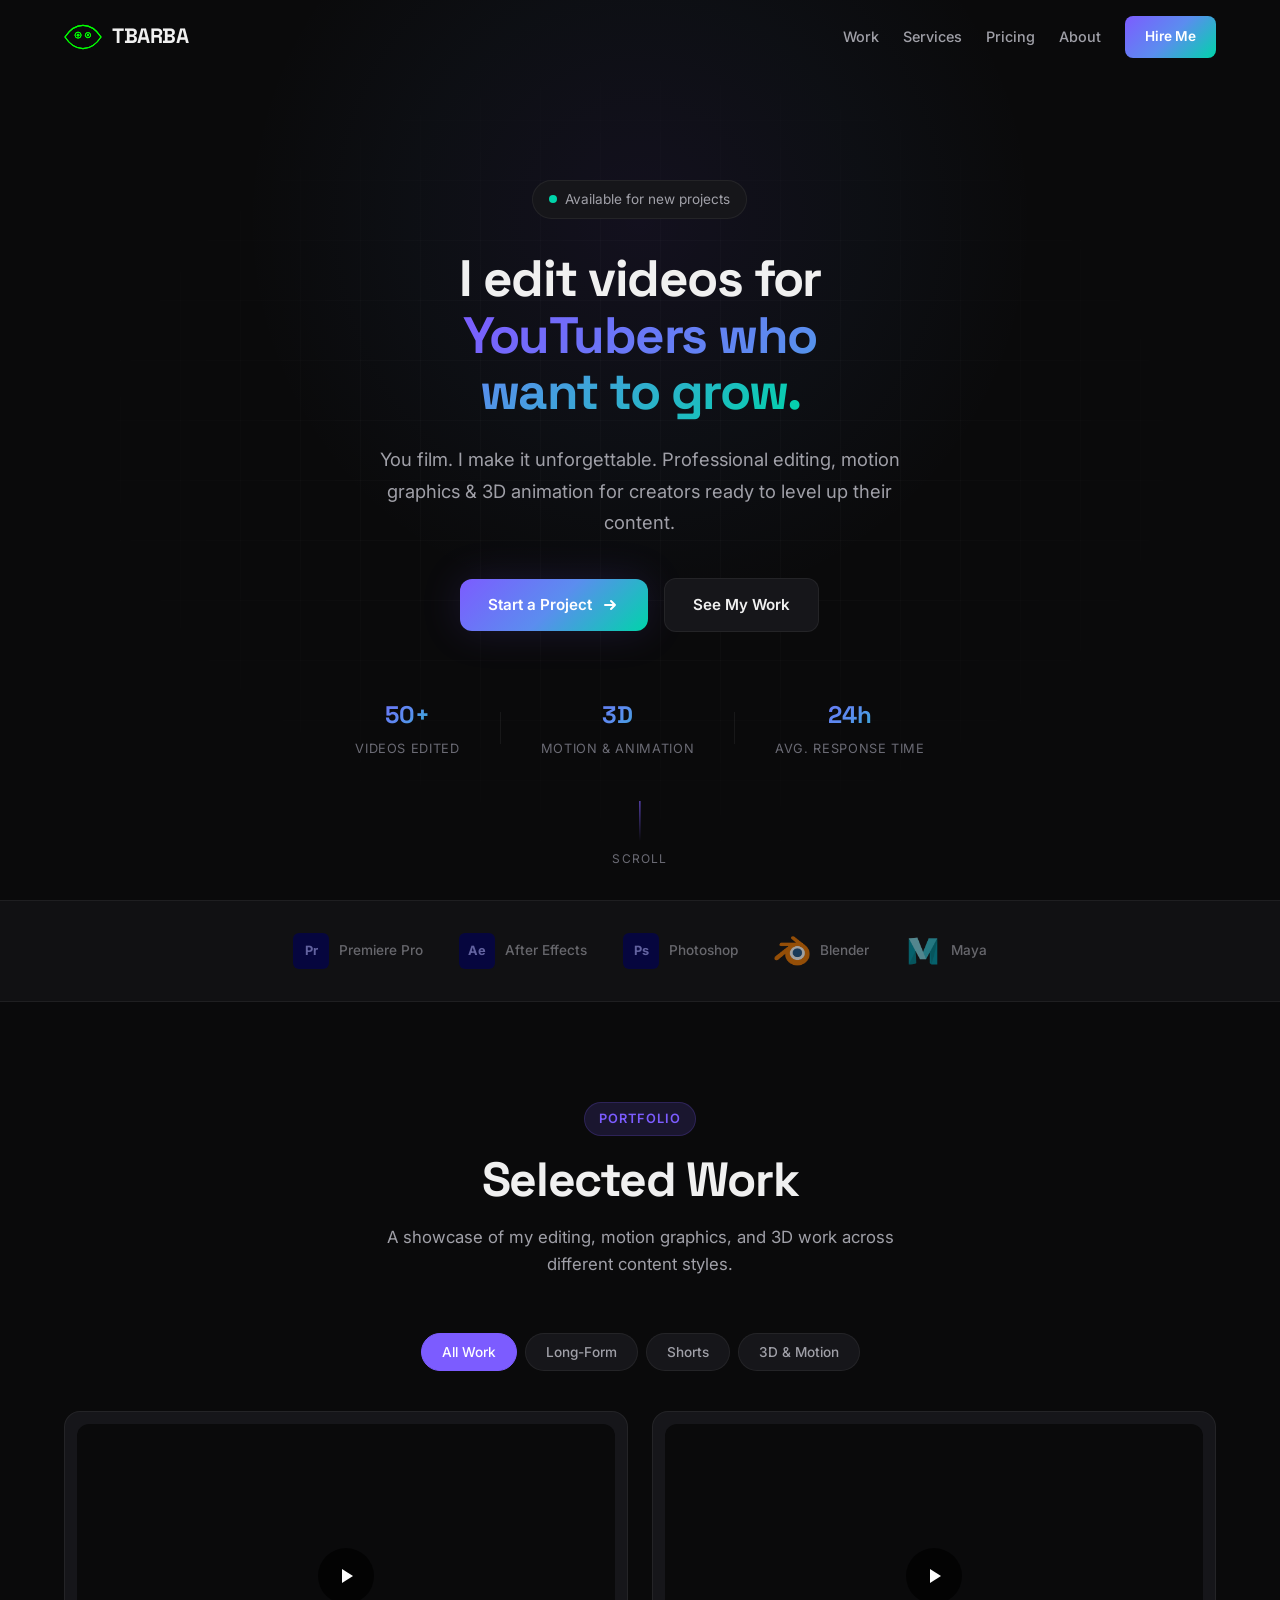
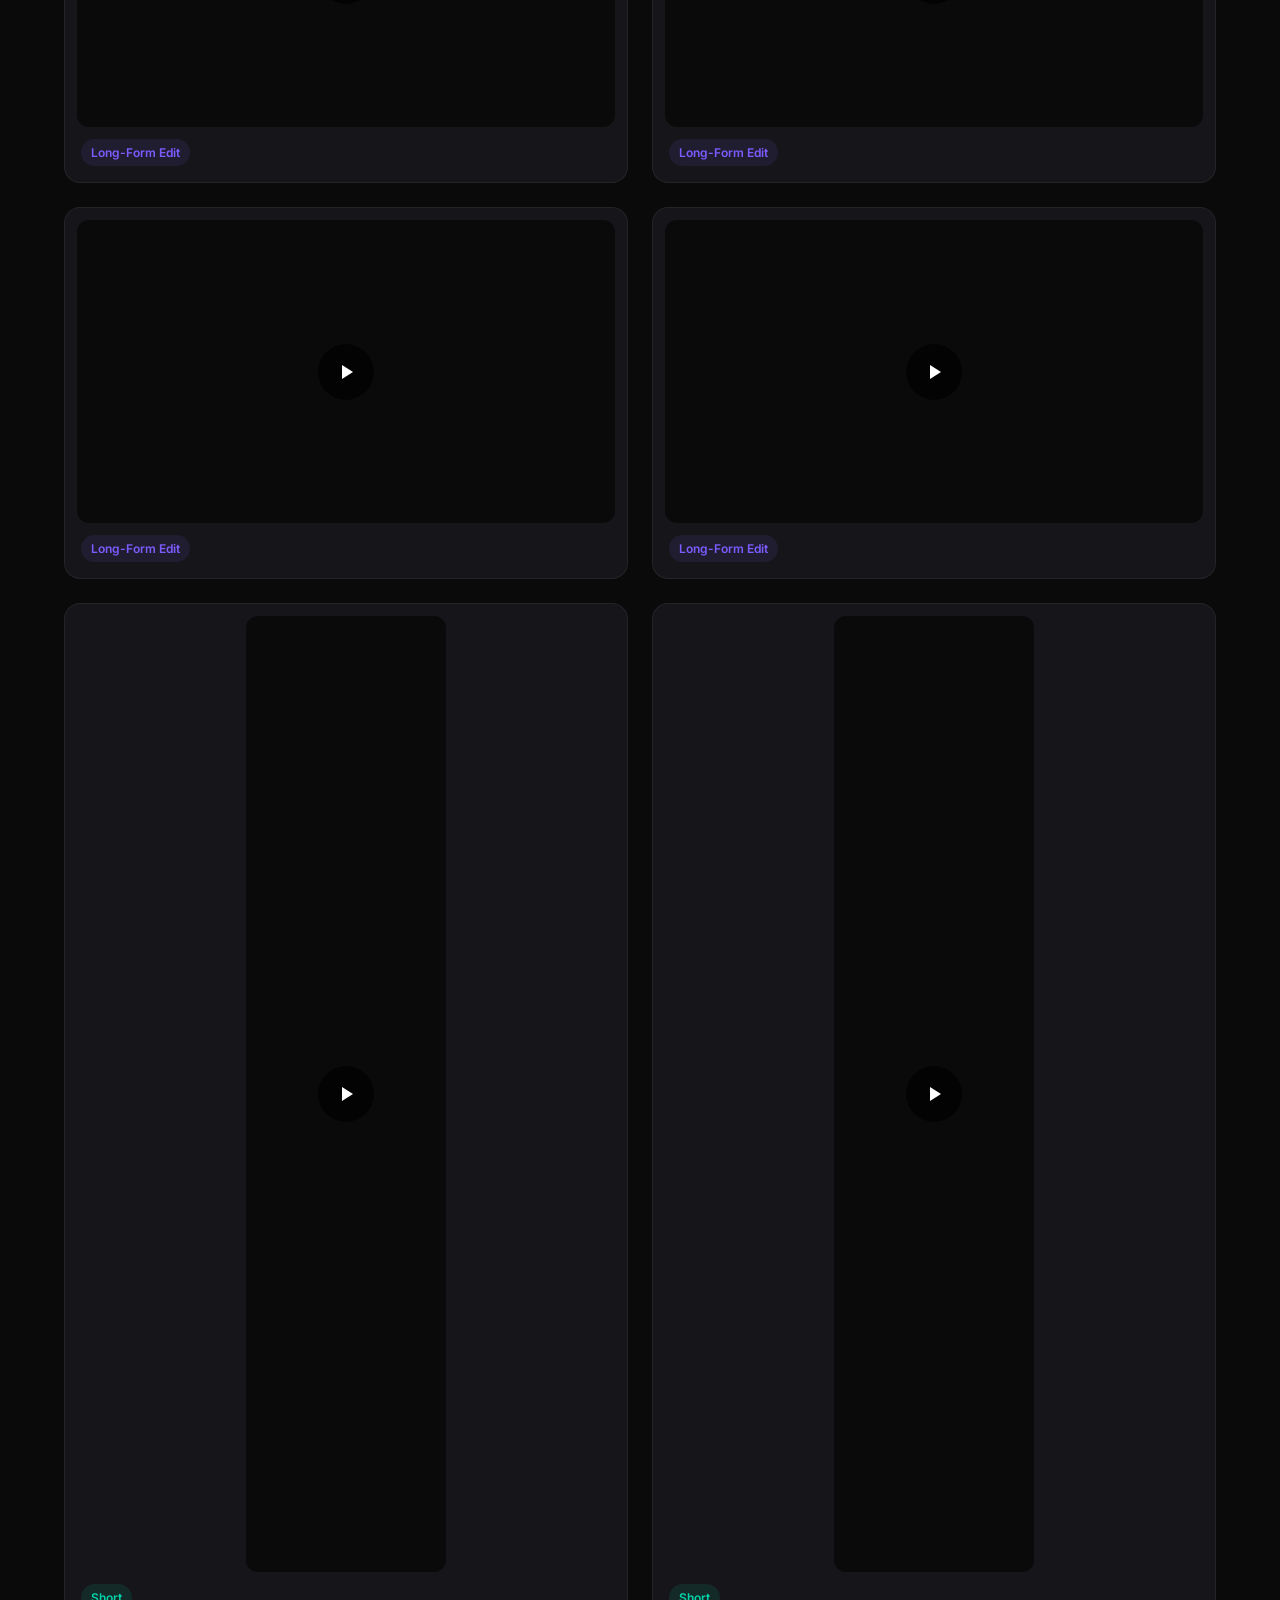
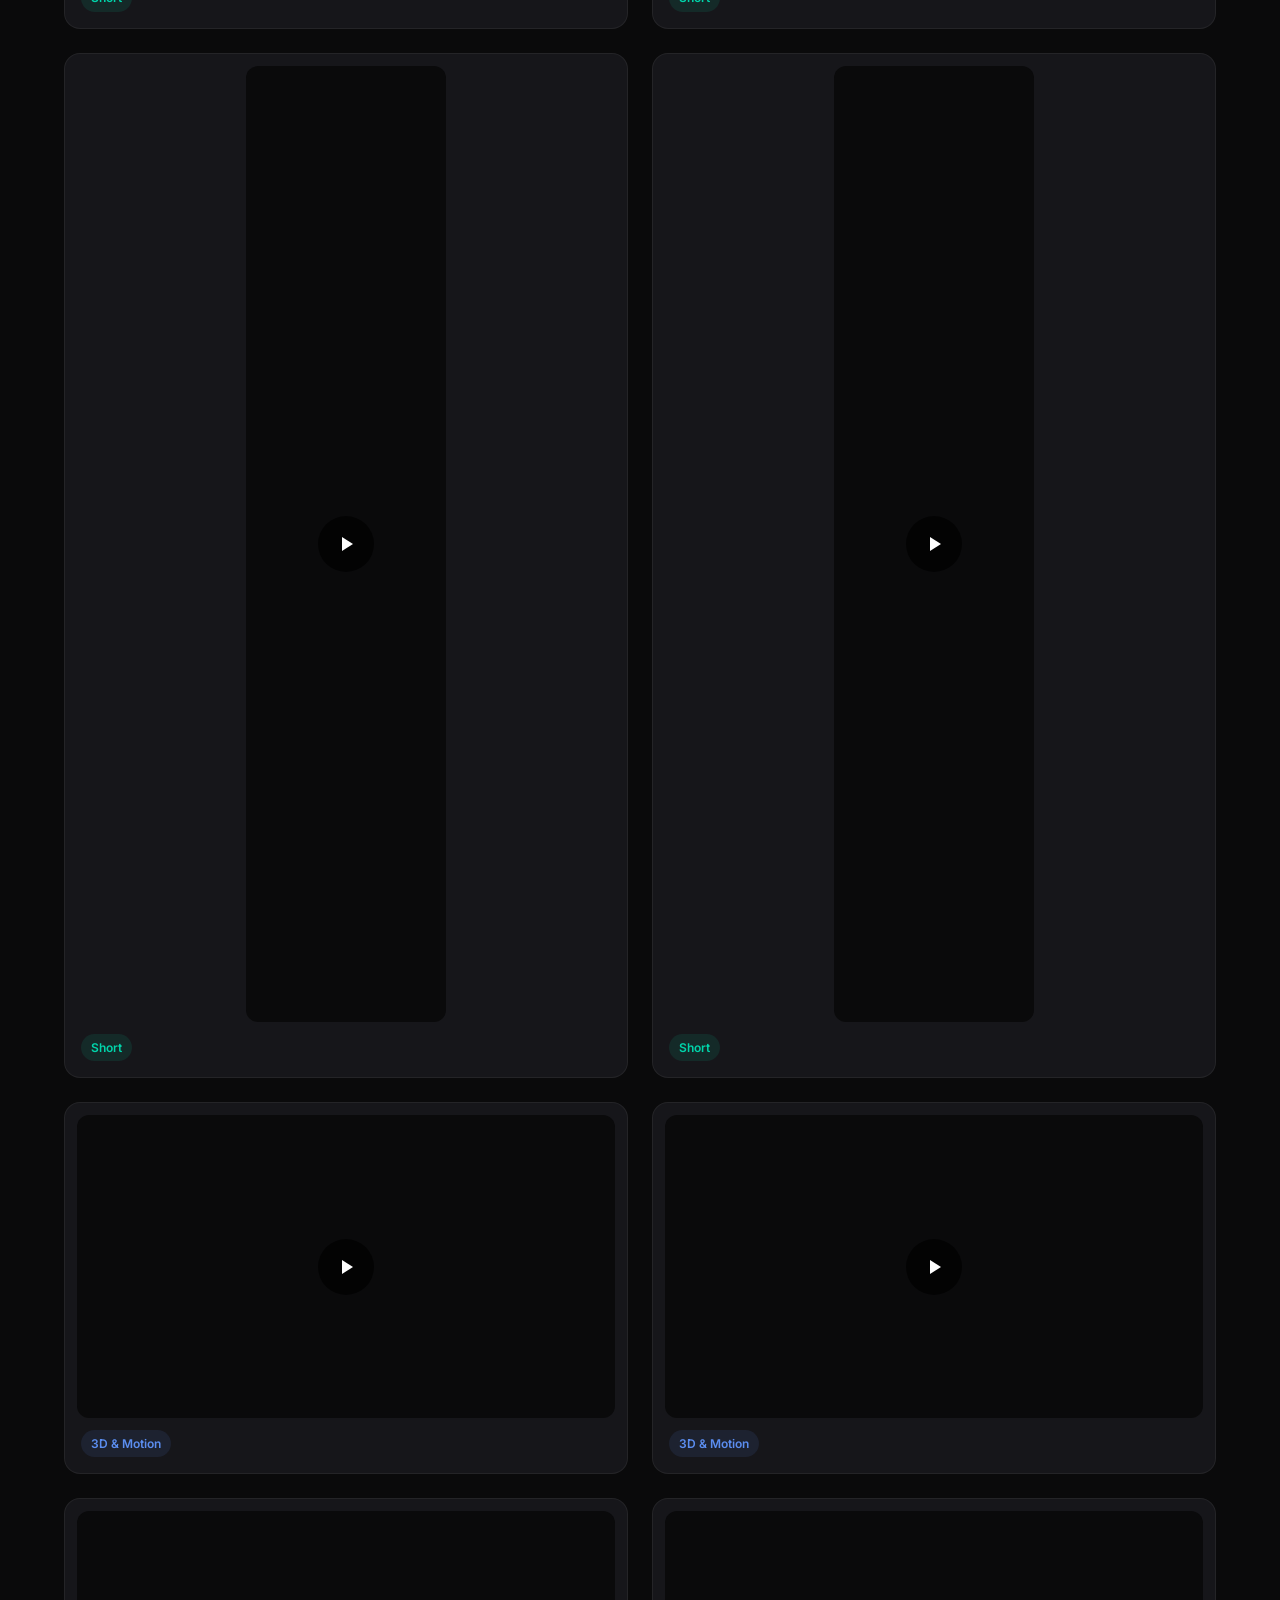
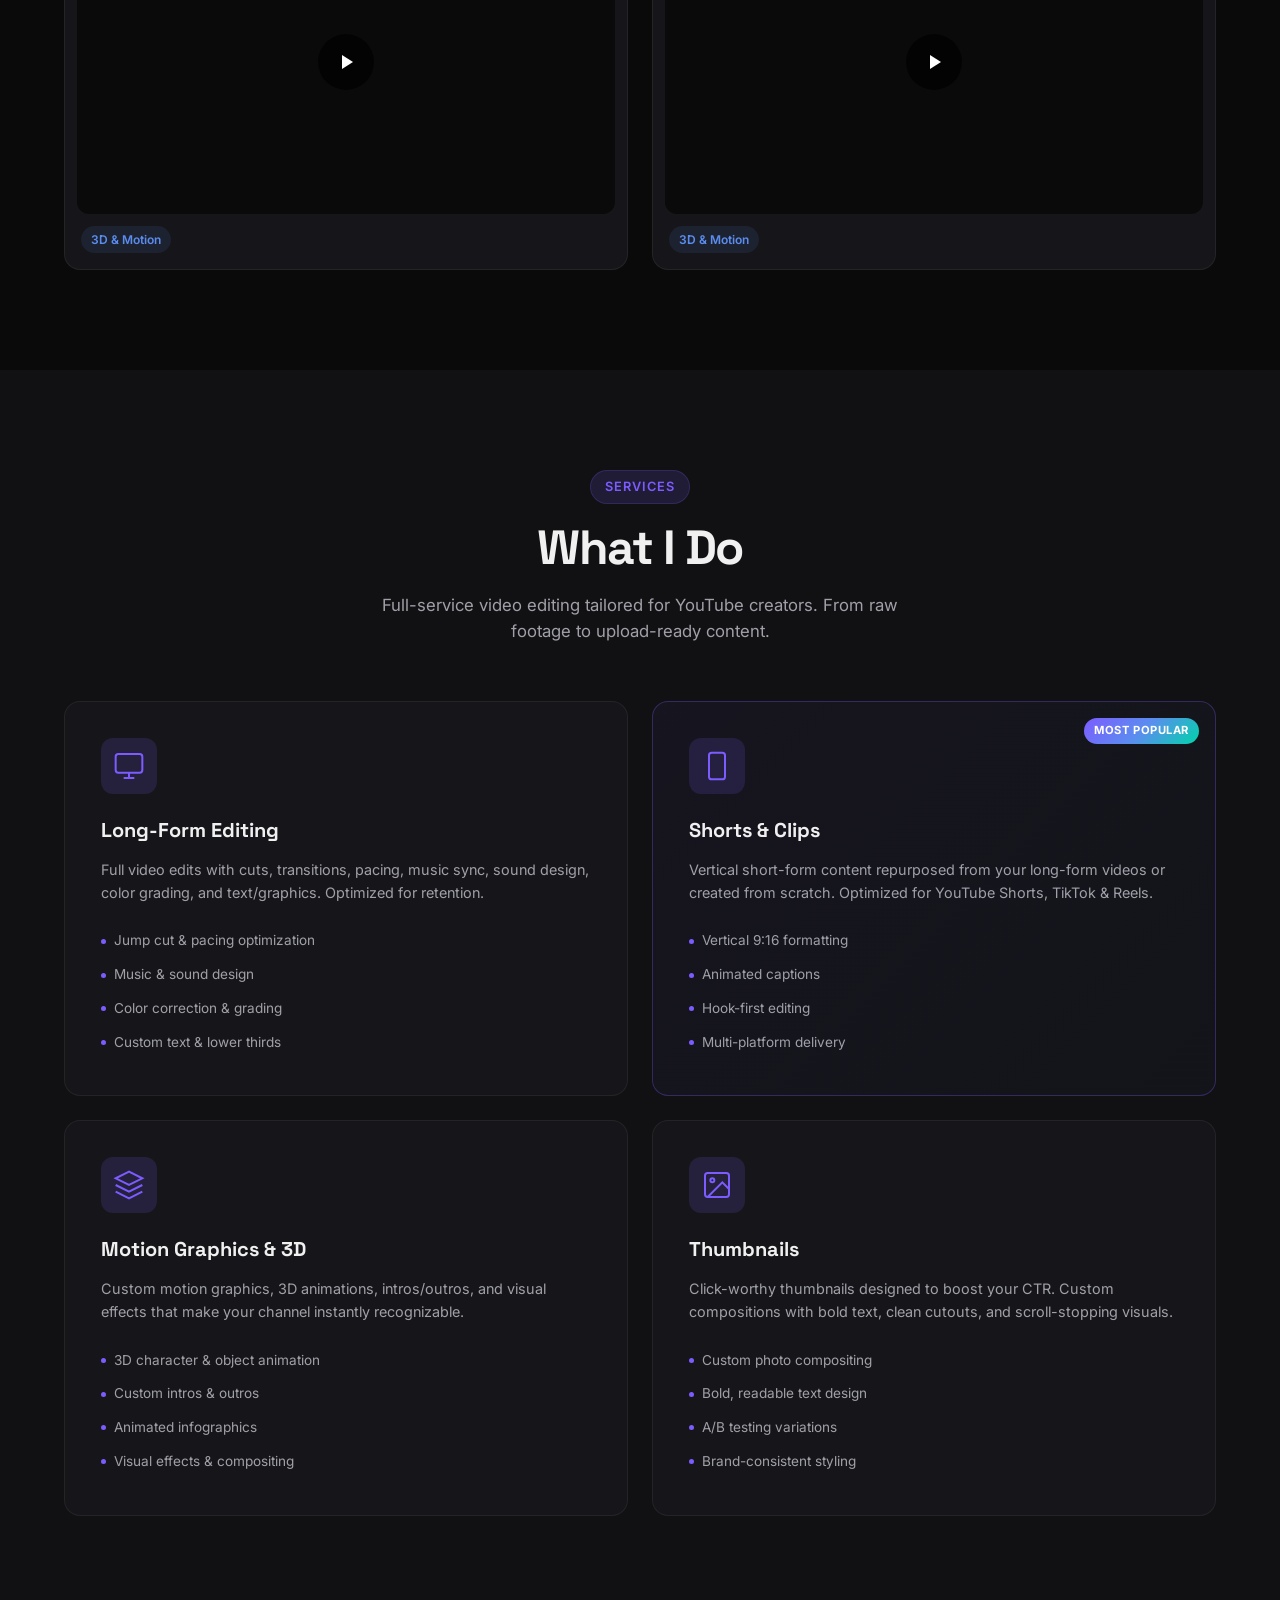
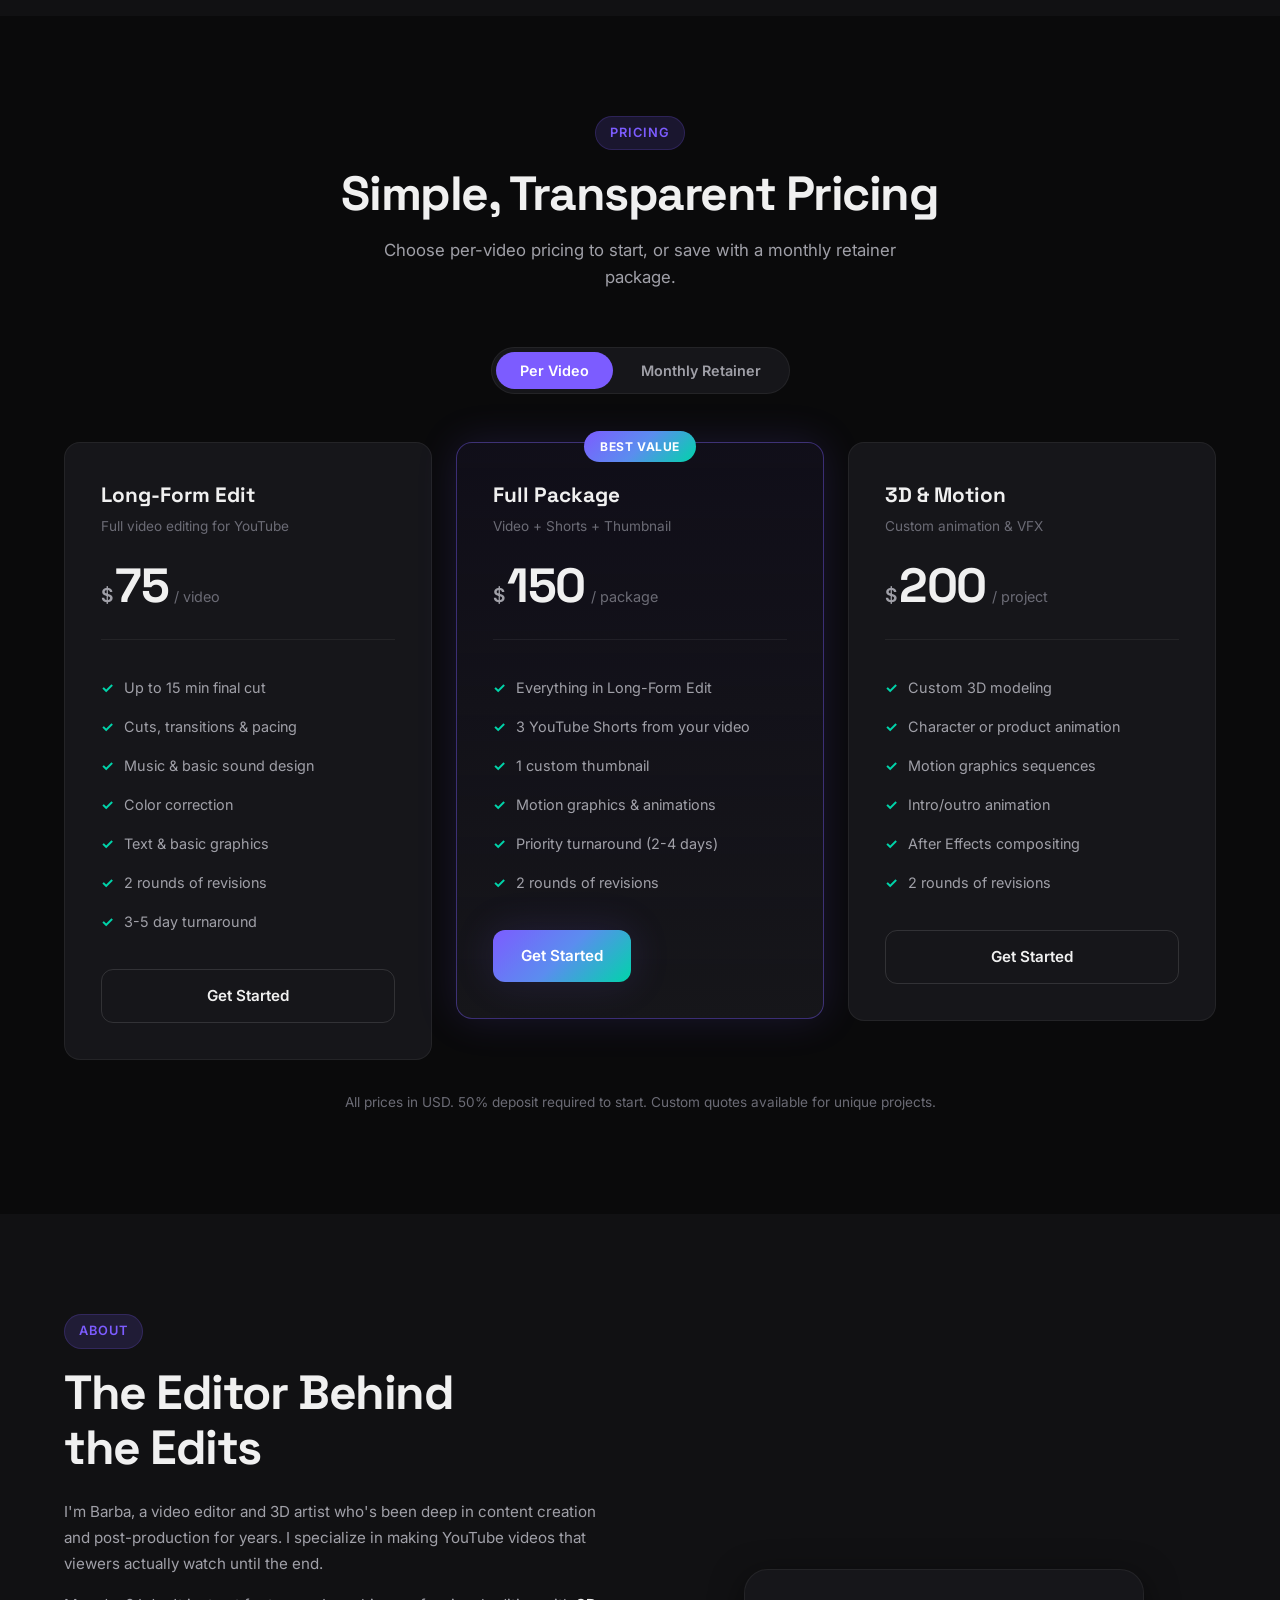
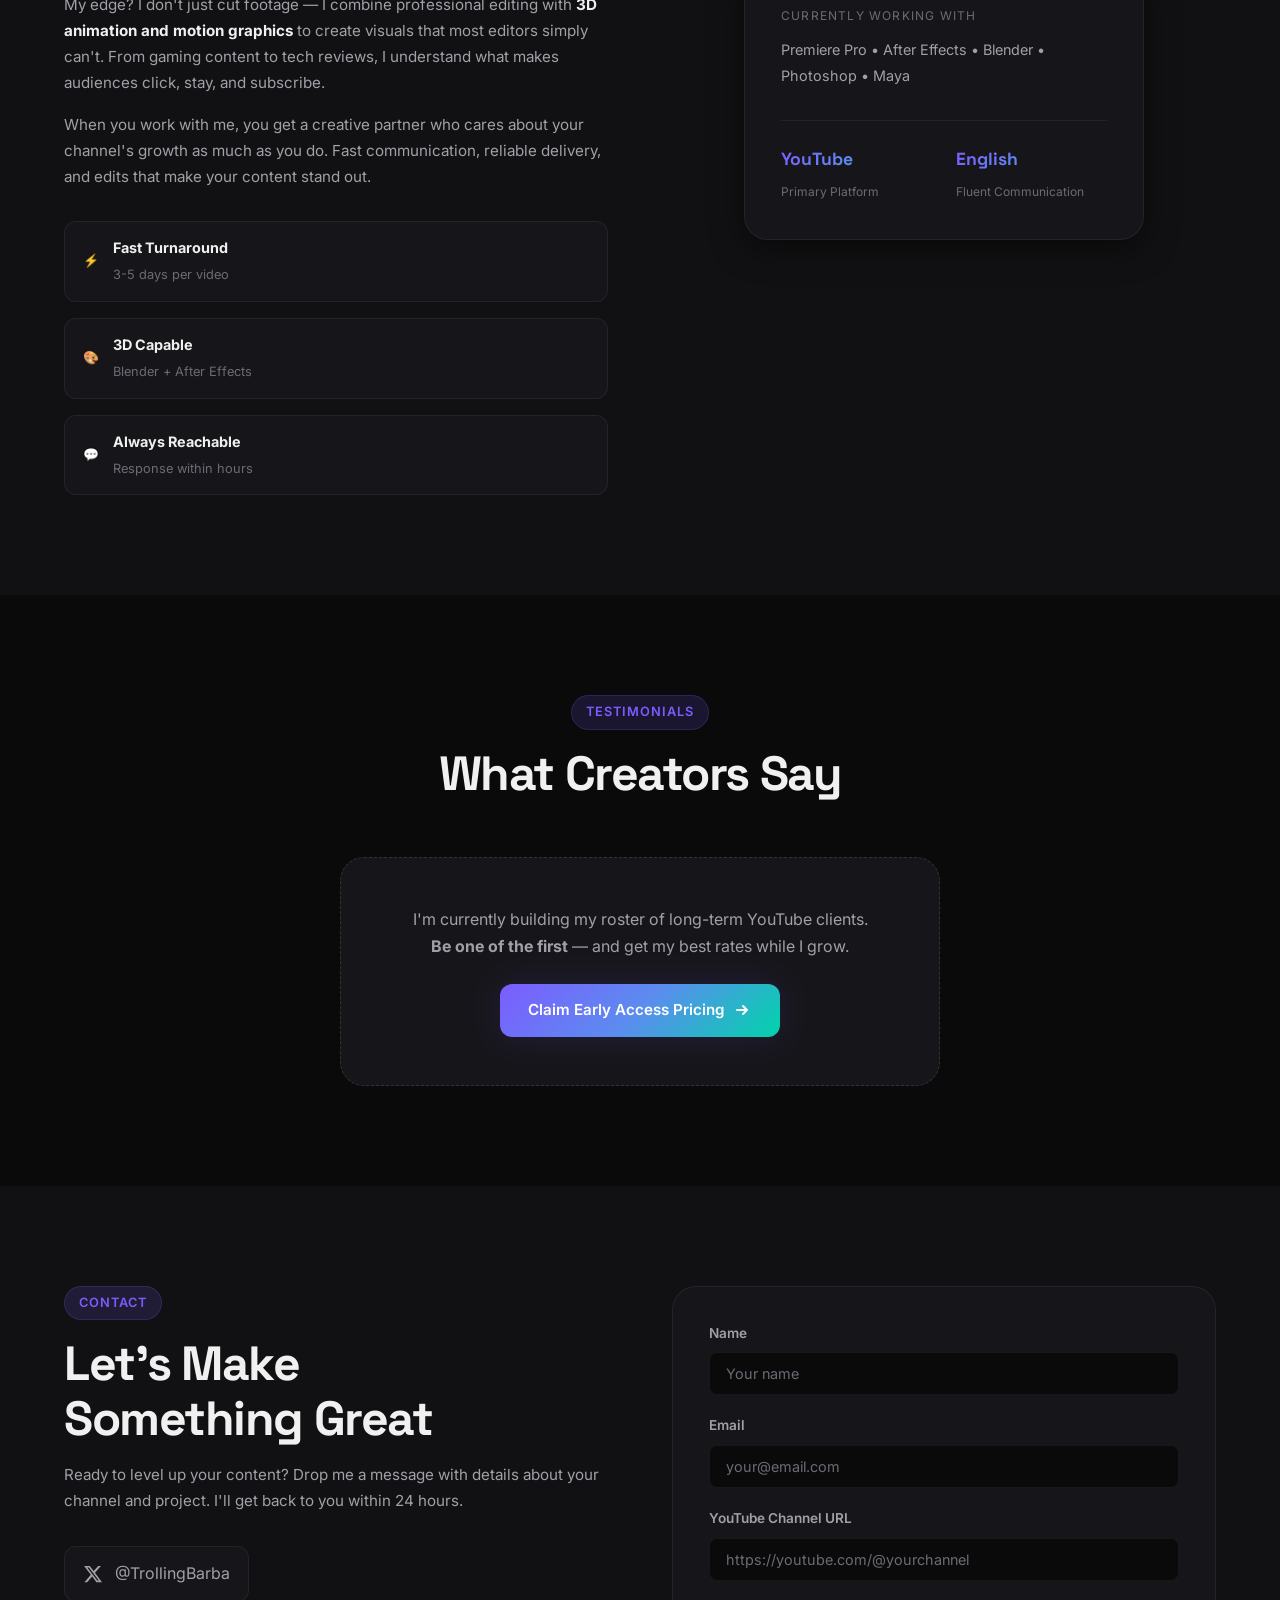
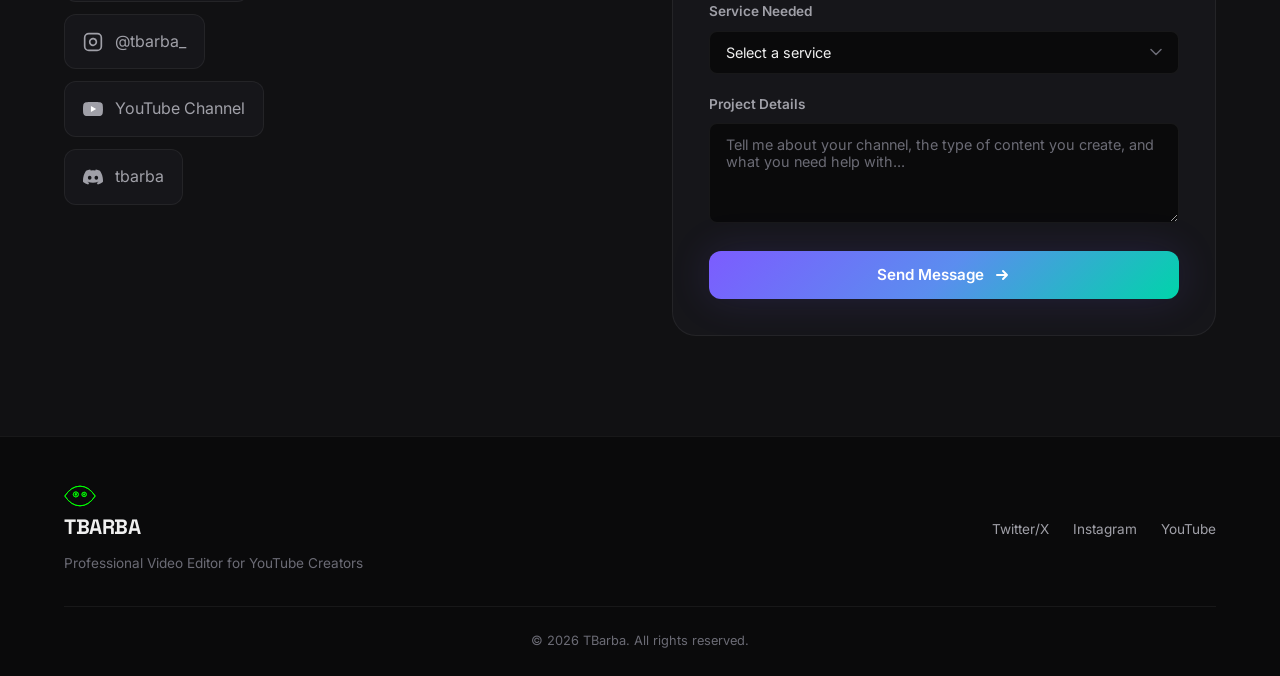
==== index.html @ 9d4cd3cd "Add real logos, portfolio manager, and dynamic video loading - Replace logo with actual TBarba green" ====
<!DOCTYPE html>
<html lang="en">
<head>
    <meta charset="UTF-8">
    <meta name="viewport" content="width=device-width, initial-scale=1.0">
    <title>TBarba | Professional Video Editor for YouTube Creators</title>
    <meta name="description" content="Professional video editor specializing in YouTube content. Motion graphics, 3D animation, shorts, and full-service editing for creators who want to grow.">
    <meta name="keywords" content="video editor, YouTube editor, freelance editor, motion graphics, 3D animation, hire video editor">
    <meta property="og:title" content="TBarba | Professional Video Editor for YouTube Creators">
    <meta property="og:description" content="You film. I make it unforgettable. Professional editing, motion graphics & 3D for YouTube creators.">
    <meta property="og:type" content="website">
    <link rel="preconnect" href="https://fonts.googleapis.com">
    <link rel="preconnect" href="https://fonts.gstatic.com" crossorigin>
    <link href="https://fonts.googleapis.com/css2?family=Inter:wght@300;400;500;600;700;800;900&family=Space+Grotesk:wght@400;500;600;700&display=swap" rel="stylesheet">
    <link rel="stylesheet" href="style.css">
</head>
<body>
    <!-- Navigation -->
    <nav class="nav" id="nav">
        <div class="nav-container">
            <a href="#hero" class="nav-logo">
                <img src="assets/tbarba-logo.svg" alt="TBarba Logo" class="nav-logo-img">
                <span class="logo-text">TBARBA</span>
            </a>
            <div class="nav-links" id="navLinks">
                <a href="#work" class="nav-link">Work</a>
                <a href="#services" class="nav-link">Services</a>
                <a href="#pricing" class="nav-link">Pricing</a>
                <a href="#about" class="nav-link">About</a>
                <a href="#contact" class="nav-btn">Hire Me</a>
            </div>
            <button class="nav-toggle" id="navToggle" aria-label="Toggle menu">
                <span></span>
                <span></span>
                <span></span>
            </button>
        </div>
    </nav>

    <!-- Hero Section -->
    <section class="hero" id="hero">
        <div class="hero-bg">
            <div class="hero-gradient"></div>
            <div class="hero-grid"></div>
        </div>
        <div class="hero-content">
            <div class="hero-badge">
                <span class="badge-dot"></span>
                Available for new projects
            </div>
            <h1 class="hero-title">
                I edit videos for<br>
                <span class="hero-title-gradient">YouTubers who<br>want to grow.</span>
            </h1>
            <p class="hero-subtitle">
                You film. I make it unforgettable. Professional editing, motion graphics
                & 3D animation for creators ready to level up their content.
            </p>
            <div class="hero-cta">
                <a href="#contact" class="btn btn-primary">
                    <span>Start a Project</span>
                    <svg width="20" height="20" viewBox="0 0 20 20" fill="none"><path d="M5 10h10m0 0l-4-4m4 4l-4 4" stroke="currentColor" stroke-width="2" stroke-linecap="round" stroke-linejoin="round"/></svg>
                </a>
                <a href="#work" class="btn btn-secondary">
                    <span>See My Work</span>
                </a>
            </div>
            <div class="hero-stats">
                <div class="stat">
                    <span class="stat-number">50+</span>
                    <span class="stat-label">Videos Edited</span>
                </div>
                <div class="stat-divider"></div>
                <div class="stat">
                    <span class="stat-number">3D</span>
                    <span class="stat-label">Motion & Animation</span>
                </div>
                <div class="stat-divider"></div>
                <div class="stat">
                    <span class="stat-number">24h</span>
                    <span class="stat-label">Avg. Response Time</span>
                </div>
            </div>
        </div>
        <div class="hero-scroll">
            <div class="scroll-line"></div>
            <span>Scroll</span>
        </div>
    </section>

    <!-- Software Bar -->
    <section class="tools-bar">
        <div class="container">
            <div class="tools-grid">
                <div class="tool-item">
                    <span class="tool-icon">Pr</span>
                    <span class="tool-name">Premiere Pro</span>
                </div>
                <div class="tool-item">
                    <span class="tool-icon">Ae</span>
                    <span class="tool-name">After Effects</span>
                </div>
                <div class="tool-item">
                    <span class="tool-icon">Ps</span>
                    <span class="tool-name">Photoshop</span>
                </div>
                <div class="tool-item">
                    <img src="assets/blender-logo.png" alt="Blender" class="tool-logo-img">
                    <span class="tool-name">Blender</span>
                </div>
                <div class="tool-item">
                    <img src="assets/maya-logo.png" alt="Maya" class="tool-logo-img">
                    <span class="tool-name">Maya</span>
                </div>
            </div>
        </div>
    </section>

    <!-- Work / Portfolio Section -->
    <section class="work" id="work">
        <div class="container">
            <div class="section-header">
                <span class="section-tag">Portfolio</span>
                <h2 class="section-title">Selected Work</h2>
                <p class="section-desc">A showcase of my editing, motion graphics, and 3D work across different content styles.</p>
            </div>

            <!-- Filter Tabs -->
            <div class="work-filters">
                <button class="filter-btn active" data-filter="all">All Work</button>
                <button class="filter-btn" data-filter="longform">Long-Form</button>
                <button class="filter-btn" data-filter="shorts">Shorts</button>
                <button class="filter-btn" data-filter="3d">3D & Motion</button>
            </div>

            <!-- Video Grid (loaded dynamically from portfolio.json) -->
            <div class="work-grid" id="workGrid">
                <!-- Videos are injected by script.js from portfolio.json -->
            </div>

            <!-- Channels Section -->
            <div class="channels-section" id="channelsSection" style="display:none;">
                <h3 class="channels-title">Channels I've Worked With</h3>
                <div class="channels-grid" id="channelsGrid"></div>
            </div>
        </div>
    </section>

    <!-- Services Section -->
    <section class="services" id="services">
        <div class="container">
            <div class="section-header">
                <span class="section-tag">Services</span>
                <h2 class="section-title">What I Do</h2>
                <p class="section-desc">Full-service video editing tailored for YouTube creators. From raw footage to upload-ready content.</p>
            </div>
            <div class="services-grid">
                <div class="service-card">
                    <div class="service-icon">
                        <svg width="32" height="32" viewBox="0 0 24 24" fill="none" stroke="currentColor" stroke-width="1.5"><rect x="2" y="3" width="20" height="14" rx="2"/><polyline points="8 21 16 21"/><line x1="12" y1="17" x2="12" y2="21"/></svg>
                    </div>
                    <h3 class="service-name">Long-Form Editing</h3>
                    <p class="service-desc">Full video edits with cuts, transitions, pacing, music sync, sound design, color grading, and text/graphics. Optimized for retention.</p>
                    <ul class="service-list">
                        <li>Jump cut & pacing optimization</li>
                        <li>Music & sound design</li>
                        <li>Color correction & grading</li>
                        <li>Custom text & lower thirds</li>
                    </ul>
                </div>

                <div class="service-card service-card-featured">
                    <div class="service-badge">Most Popular</div>
                    <div class="service-icon">
                        <svg width="32" height="32" viewBox="0 0 24 24" fill="none" stroke="currentColor" stroke-width="1.5"><rect x="6" y="2" width="12" height="20" rx="2"/><line x1="12" y1="18" x2="12" y2="18.01"/></svg>
                    </div>
                    <h3 class="service-name">Shorts & Clips</h3>
                    <p class="service-desc">Vertical short-form content repurposed from your long-form videos or created from scratch. Optimized for YouTube Shorts, TikTok & Reels.</p>
                    <ul class="service-list">
                        <li>Vertical 9:16 formatting</li>
                        <li>Animated captions</li>
                        <li>Hook-first editing</li>
                        <li>Multi-platform delivery</li>
                    </ul>
                </div>

                <div class="service-card">
                    <div class="service-icon">
                        <svg width="32" height="32" viewBox="0 0 24 24" fill="none" stroke="currentColor" stroke-width="1.5"><path d="M12 2L2 7l10 5 10-5-10-5z"/><path d="M2 17l10 5 10-5"/><path d="M2 12l10 5 10-5"/></svg>
                    </div>
                    <h3 class="service-name">Motion Graphics & 3D</h3>
                    <p class="service-desc">Custom motion graphics, 3D animations, intros/outros, and visual effects that make your channel instantly recognizable.</p>
                    <ul class="service-list">
                        <li>3D character & object animation</li>
                        <li>Custom intros & outros</li>
                        <li>Animated infographics</li>
                        <li>Visual effects & compositing</li>
                    </ul>
                </div>

                <div class="service-card">
                    <div class="service-icon">
                        <svg width="32" height="32" viewBox="0 0 24 24" fill="none" stroke="currentColor" stroke-width="1.5"><rect x="3" y="3" width="18" height="18" rx="2"/><circle cx="8.5" cy="8.5" r="1.5"/><path d="M21 15l-5-5L5 21"/></svg>
                    </div>
                    <h3 class="service-name">Thumbnails</h3>
                    <p class="service-desc">Click-worthy thumbnails designed to boost your CTR. Custom compositions with bold text, clean cutouts, and scroll-stopping visuals.</p>
                    <ul class="service-list">
                        <li>Custom photo compositing</li>
                        <li>Bold, readable text design</li>
                        <li>A/B testing variations</li>
                        <li>Brand-consistent styling</li>
                    </ul>
                </div>
            </div>
        </div>
    </section>

    <!-- Pricing Section -->
    <section class="pricing" id="pricing">
        <div class="container">
            <div class="section-header">
                <span class="section-tag">Pricing</span>
                <h2 class="section-title">Simple, Transparent Pricing</h2>
                <p class="section-desc">Choose per-video pricing to start, or save with a monthly retainer package.</p>
            </div>

            <div class="pricing-toggle">
                <button class="pricing-toggle-btn active" data-pricing="per-video">Per Video</button>
                <button class="pricing-toggle-btn" data-pricing="monthly">Monthly Retainer</button>
            </div>

            <!-- Per Video Pricing -->
            <div class="pricing-grid" id="per-video-pricing">
                <div class="pricing-card">
                    <div class="pricing-card-header">
                        <h3>Long-Form Edit</h3>
                        <p class="pricing-desc">Full video editing for YouTube</p>
                    </div>
                    <div class="pricing-amount">
                        <span class="pricing-currency">$</span>
                        <span class="pricing-number">75</span>
                        <span class="pricing-period">/ video</span>
                    </div>
                    <ul class="pricing-features">
                        <li><span class="check">&#10003;</span> Up to 15 min final cut</li>
                        <li><span class="check">&#10003;</span> Cuts, transitions & pacing</li>
                        <li><span class="check">&#10003;</span> Music & basic sound design</li>
                        <li><span class="check">&#10003;</span> Color correction</li>
                        <li><span class="check">&#10003;</span> Text & basic graphics</li>
                        <li><span class="check">&#10003;</span> 2 rounds of revisions</li>
                        <li><span class="check">&#10003;</span> 3-5 day turnaround</li>
                    </ul>
                    <a href="#contact" class="btn btn-outline">Get Started</a>
                </div>

                <div class="pricing-card pricing-card-featured">
                    <div class="pricing-popular">Best Value</div>
                    <div class="pricing-card-header">
                        <h3>Full Package</h3>
                        <p class="pricing-desc">Video + Shorts + Thumbnail</p>
                    </div>
                    <div class="pricing-amount">
                        <span class="pricing-currency">$</span>
                        <span class="pricing-number">150</span>
                        <span class="pricing-period">/ package</span>
                    </div>
                    <ul class="pricing-features">
                        <li><span class="check">&#10003;</span> Everything in Long-Form Edit</li>
                        <li><span class="check">&#10003;</span> 3 YouTube Shorts from your video</li>
                        <li><span class="check">&#10003;</span> 1 custom thumbnail</li>
                        <li><span class="check">&#10003;</span> Motion graphics & animations</li>
                        <li><span class="check">&#10003;</span> Priority turnaround (2-4 days)</li>
                        <li><span class="check">&#10003;</span> 2 rounds of revisions</li>
                    </ul>
                    <a href="#contact" class="btn btn-primary">Get Started</a>
                </div>

                <div class="pricing-card">
                    <div class="pricing-card-header">
                        <h3>3D & Motion</h3>
                        <p class="pricing-desc">Custom animation & VFX</p>
                    </div>
                    <div class="pricing-amount">
                        <span class="pricing-currency">$</span>
                        <span class="pricing-number">200</span>
                        <span class="pricing-period">/ project</span>
                    </div>
                    <ul class="pricing-features">
                        <li><span class="check">&#10003;</span> Custom 3D modeling</li>
                        <li><span class="check">&#10003;</span> Character or product animation</li>
                        <li><span class="check">&#10003;</span> Motion graphics sequences</li>
                        <li><span class="check">&#10003;</span> Intro/outro animation</li>
                        <li><span class="check">&#10003;</span> After Effects compositing</li>
                        <li><span class="check">&#10003;</span> 2 rounds of revisions</li>
                    </ul>
                    <a href="#contact" class="btn btn-outline">Get Started</a>
                </div>
            </div>

            <!-- Monthly Retainer Pricing -->
            <div class="pricing-grid pricing-hidden" id="monthly-pricing">
                <div class="pricing-card">
                    <div class="pricing-card-header">
                        <h3>Starter</h3>
                        <p class="pricing-desc">For weekly uploaders</p>
                    </div>
                    <div class="pricing-amount">
                        <span class="pricing-currency">$</span>
                        <span class="pricing-number">500</span>
                        <span class="pricing-period">/ month</span>
                    </div>
                    <ul class="pricing-features">
                        <li><span class="check">&#10003;</span> 4 long-form video edits</li>
                        <li><span class="check">&#10003;</span> Basic motion graphics</li>
                        <li><span class="check">&#10003;</span> Color correction & grading</li>
                        <li><span class="check">&#10003;</span> 2 revisions per video</li>
                        <li><span class="check">&#10003;</span> 4-day turnaround per video</li>
                        <li><span class="check">&#10003;</span> Direct messaging support</li>
                    </ul>
                    <a href="#contact" class="btn btn-outline">Get Started</a>
                </div>

                <div class="pricing-card pricing-card-featured">
                    <div class="pricing-popular">Most Popular</div>
                    <div class="pricing-card-header">
                        <h3>Growth</h3>
                        <p class="pricing-desc">For serious creators</p>
                    </div>
                    <div class="pricing-amount">
                        <span class="pricing-currency">$</span>
                        <span class="pricing-number">800</span>
                        <span class="pricing-period">/ month</span>
                    </div>
                    <ul class="pricing-features">
                        <li><span class="check">&#10003;</span> 4 long-form video edits</li>
                        <li><span class="check">&#10003;</span> 8 YouTube Shorts</li>
                        <li><span class="check">&#10003;</span> 4 custom thumbnails</li>
                        <li><span class="check">&#10003;</span> Advanced motion graphics</li>
                        <li><span class="check">&#10003;</span> 3-day priority turnaround</li>
                        <li><span class="check">&#10003;</span> Dedicated support channel</li>
                    </ul>
                    <a href="#contact" class="btn btn-primary">Get Started</a>
                </div>

                <div class="pricing-card">
                    <div class="pricing-card-header">
                        <h3>Premium</h3>
                        <p class="pricing-desc">Full content team replacement</p>
                    </div>
                    <div class="pricing-amount">
                        <span class="pricing-currency">$</span>
                        <span class="pricing-number">1,500</span>
                        <span class="pricing-period">/ month</span>
                    </div>
                    <ul class="pricing-features">
                        <li><span class="check">&#10003;</span> 8 long-form video edits</li>
                        <li><span class="check">&#10003;</span> 16 YouTube Shorts</li>
                        <li><span class="check">&#10003;</span> 8 custom thumbnails</li>
                        <li><span class="check">&#10003;</span> Custom 3D & VFX work</li>
                        <li><span class="check">&#10003;</span> 48-hour rush turnaround</li>
                        <li><span class="check">&#10003;</span> Strategy & content consulting</li>
                    </ul>
                    <a href="#contact" class="btn btn-outline">Get Started</a>
                </div>
            </div>

            <p class="pricing-note">All prices in USD. 50% deposit required to start. Custom quotes available for unique projects.</p>
        </div>
    </section>

    <!-- About Section -->
    <section class="about" id="about">
        <div class="container">
            <div class="about-grid">
                <div class="about-content">
                    <span class="section-tag">About</span>
                    <h2 class="section-title">The Editor Behind<br>the Edits</h2>
                    <p class="about-text">
                        I'm Barba, a video editor and 3D artist who's been deep in content creation
                        and post-production for years. I specialize in making YouTube videos that viewers
                        actually watch until the end.
                    </p>
                    <p class="about-text">
                        My edge? I don't just cut footage &mdash; I combine professional editing with
                        <strong>3D animation and motion graphics</strong> to create visuals that most editors
                        simply can't. From gaming content to tech reviews, I understand what makes audiences
                        click, stay, and subscribe.
                    </p>
                    <p class="about-text">
                        When you work with me, you get a creative partner who cares about your channel's
                        growth as much as you do. Fast communication, reliable delivery, and edits that
                        make your content stand out.
                    </p>
                    <div class="about-highlights">
                        <div class="highlight">
                            <span class="highlight-icon">&#9889;</span>
                            <div>
                                <strong>Fast Turnaround</strong>
                                <span>3-5 days per video</span>
                            </div>
                        </div>
                        <div class="highlight">
                            <span class="highlight-icon">&#127912;</span>
                            <div>
                                <strong>3D Capable</strong>
                                <span>Blender + After Effects</span>
                            </div>
                        </div>
                        <div class="highlight">
                            <span class="highlight-icon">&#128172;</span>
                            <div>
                                <strong>Always Reachable</strong>
                                <span>Response within hours</span>
                            </div>
                        </div>
                    </div>
                </div>
                <div class="about-visual">
                    <div class="about-card">
                        <div class="about-card-inner">
                            <div class="about-card-top">
                                <span class="card-label">Currently Working With</span>
                                <span class="card-software">Premiere Pro &bull; After Effects &bull; Blender &bull; Photoshop &bull; Maya</span>
                            </div>
                            <div class="about-card-bottom">
                                <div class="card-stat">
                                    <span class="card-stat-value">YouTube</span>
                                    <span class="card-stat-label">Primary Platform</span>
                                </div>
                                <div class="card-stat">
                                    <span class="card-stat-value">English</span>
                                    <span class="card-stat-label">Fluent Communication</span>
                                </div>
                            </div>
                        </div>
                    </div>
                </div>
            </div>
        </div>
    </section>

    <!-- Testimonials placeholder -->
    <section class="testimonials" id="testimonials">
        <div class="container">
            <div class="section-header">
                <span class="section-tag">Testimonials</span>
                <h2 class="section-title">What Creators Say</h2>
            </div>
            <div class="testimonials-placeholder">
                <p>I'm currently building my roster of long-term YouTube clients.<br>
                <strong>Be one of the first</strong> &mdash; and get my best rates while I grow.</p>
                <a href="#contact" class="btn btn-primary">
                    <span>Claim Early Access Pricing</span>
                    <svg width="20" height="20" viewBox="0 0 20 20" fill="none"><path d="M5 10h10m0 0l-4-4m4 4l-4 4" stroke="currentColor" stroke-width="2" stroke-linecap="round" stroke-linejoin="round"/></svg>
                </a>
            </div>
        </div>
    </section>

    <!-- Contact Section -->
    <section class="contact" id="contact">
        <div class="container">
            <div class="contact-grid">
                <div class="contact-info">
                    <span class="section-tag">Contact</span>
                    <h2 class="section-title">Let's Make<br>Something Great</h2>
                    <p class="contact-text">
                        Ready to level up your content? Drop me a message with details about
                        your channel and project. I'll get back to you within 24 hours.
                    </p>
                    <div class="contact-links">
                        <a href="https://x.com/TrollingBarba" target="_blank" rel="noopener" class="contact-link">
                            <svg width="20" height="20" viewBox="0 0 24 24" fill="currentColor"><path d="M18.244 2.25h3.308l-7.227 8.26 8.502 11.24H16.17l-5.214-6.817L4.99 21.75H1.68l7.73-8.835L1.254 2.25H8.08l4.713 6.231zm-1.161 17.52h1.833L7.084 4.126H5.117z"/></svg>
                            <span>@TrollingBarba</span>
                        </a>
                        <a href="https://www.instagram.com/tbarba_/" target="_blank" rel="noopener" class="contact-link">
                            <svg width="20" height="20" viewBox="0 0 24 24" fill="none" stroke="currentColor" stroke-width="2"><rect x="2" y="2" width="20" height="20" rx="5"/><path d="M16 11.37A4 4 0 1 1 12.63 8 4 4 0 0 1 16 11.37z"/><line x1="17.5" y1="6.5" x2="17.51" y2="6.5"/></svg>
                            <span>@tbarba_</span>
                        </a>
                        <a href="https://www.youtube.com/@tbarba/featured" target="_blank" rel="noopener" class="contact-link">
                            <svg width="20" height="20" viewBox="0 0 24 24" fill="currentColor"><path d="M23.498 6.186a3.016 3.016 0 0 0-2.122-2.136C19.505 3.545 12 3.545 12 3.545s-7.505 0-9.377.505A3.017 3.017 0 0 0 .502 6.186C0 8.07 0 12 0 12s0 3.93.502 5.814a3.016 3.016 0 0 0 2.122 2.136c1.871.505 9.376.505 9.376.505s7.505 0 9.377-.505a3.015 3.015 0 0 0 2.122-2.136C24 15.93 24 12 24 12s0-3.93-.502-5.814z"/><path fill="#fff" d="M9.545 15.568V8.432L15.818 12z"/></svg>
                            <span>YouTube Channel</span>
                        </a>
                        <a href="https://discord.com/users/667856905464578079" target="_blank" rel="noopener" class="contact-link">
                            <svg width="20" height="20" viewBox="0 0 24 24" fill="currentColor"><path d="M20.317 4.37a19.791 19.791 0 0 0-4.885-1.515.074.074 0 0 0-.079.037c-.21.375-.444.864-.608 1.25a18.27 18.27 0 0 0-5.487 0 12.64 12.64 0 0 0-.617-1.25.077.077 0 0 0-.079-.037A19.736 19.736 0 0 0 3.677 4.37a.07.07 0 0 0-.032.027C.533 9.046-.32 13.58.099 18.057a.082.082 0 0 0 .031.057 19.9 19.9 0 0 0 5.993 3.03.078.078 0 0 0 .084-.028c.462-.63.874-1.295 1.226-1.994a.076.076 0 0 0-.041-.106 13.107 13.107 0 0 1-1.872-.892.077.077 0 0 1-.008-.128 10.2 10.2 0 0 0 .372-.292.074.074 0 0 1 .077-.01c3.928 1.793 8.18 1.793 12.062 0a.074.074 0 0 1 .078.01c.12.098.246.198.373.292a.077.077 0 0 1-.006.127 12.299 12.299 0 0 1-1.873.892.077.077 0 0 0-.041.107c.36.698.772 1.362 1.225 1.993a.076.076 0 0 0 .084.028 19.839 19.839 0 0 0 6.002-3.03.077.077 0 0 0 .032-.054c.5-5.177-.838-9.674-3.549-13.66a.061.061 0 0 0-.031-.03zM8.02 15.33c-1.183 0-2.157-1.085-2.157-2.419 0-1.333.956-2.419 2.157-2.419 1.21 0 2.176 1.095 2.157 2.42 0 1.333-.956 2.418-2.157 2.418zm7.975 0c-1.183 0-2.157-1.085-2.157-2.419 0-1.333.956-2.419 2.157-2.419 1.21 0 2.176 1.095 2.157 2.42 0 1.333-.947 2.418-2.157 2.418z"/></svg>
                            <span>tbarba</span>
                        </a>
                    </div>
                </div>
                <div class="contact-form-wrapper">
                    <form class="contact-form" id="contactForm" action="https://formsubmit.co/carlosbarbanavarro@gmail.com" method="POST">
                        <input type="hidden" name="_subject" value="New Project Inquiry from Portfolio">
                        <input type="hidden" name="_captcha" value="false">
                        <input type="hidden" name="_next" value="">
                        <input type="text" name="_honey" style="display:none">

                        <div class="form-group">
                            <label for="name">Name</label>
                            <input type="text" id="name" name="name" placeholder="Your name" required>
                        </div>
                        <div class="form-group">
                            <label for="email">Email</label>
                            <input type="email" id="email" name="email" placeholder="your@email.com" required>
                        </div>
                        <div class="form-group">
                            <label for="channel">YouTube Channel URL</label>
                            <input type="url" id="channel" name="channel" placeholder="https://youtube.com/@yourchannel">
                        </div>
                        <div class="form-group">
                            <label for="service">Service Needed</label>
                            <select id="service" name="service" required>
                                <option value="" disabled selected>Select a service</option>
                                <option value="long-form">Long-Form Video Editing</option>
                                <option value="shorts">Shorts & Clips</option>
                                <option value="package">Full Package (Video + Shorts + Thumbnail)</option>
                                <option value="3d-motion">3D & Motion Graphics</option>
                                <option value="thumbnails">Thumbnails Only</option>
                                <option value="retainer">Monthly Retainer</option>
                                <option value="other">Other / Custom</option>
                            </select>
                        </div>
                        <div class="form-group">
                            <label for="message">Project Details</label>
                            <textarea id="message" name="message" rows="4" placeholder="Tell me about your channel, the type of content you create, and what you need help with..." required></textarea>
                        </div>
                        <button type="submit" class="btn btn-primary btn-full">
                            <span>Send Message</span>
                            <svg width="20" height="20" viewBox="0 0 20 20" fill="none"><path d="M5 10h10m0 0l-4-4m4 4l-4 4" stroke="currentColor" stroke-width="2" stroke-linecap="round" stroke-linejoin="round"/></svg>
                        </button>
                    </form>
                </div>
            </div>
        </div>
    </section>

    <!-- Footer -->
    <footer class="footer">
        <div class="container">
            <div class="footer-content">
                <div class="footer-brand">
                    <img src="assets/tbarba-logo.svg" alt="TBarba Logo" class="footer-logo-img">
                    <span class="logo-text">TBARBA</span>
                    <p>Professional Video Editor for YouTube Creators</p>
                </div>
                <div class="footer-links">
                    <a href="https://x.com/TrollingBarba" target="_blank" rel="noopener">Twitter/X</a>
                    <a href="https://www.instagram.com/tbarba_/" target="_blank" rel="noopener">Instagram</a>
                    <a href="https://www.youtube.com/@tbarba/featured" target="_blank" rel="noopener">YouTube</a>
                </div>
            </div>
            <div class="footer-bottom">
                <p>&copy; 2026 TBarba. All rights reserved.</p>
            </div>
        </div>
    </footer>

    <script src="script.js"></script>
</body>
</html>
---- style.css ----
/* ============================================
   TBARBA Portfolio - Premium Dark Theme
   ============================================ */

/* --- CSS Variables --- */
:root {
    --bg-primary: #0a0a0b;
    --bg-secondary: #111113;
    --bg-card: #16161a;
    --bg-card-hover: #1c1c21;
    --bg-elevated: #1e1e23;

    --text-primary: #f0f0f0;
    --text-secondary: #a0a0a8;
    --text-muted: #6b6b75;

    --accent-primary: #7c5cff;
    --accent-secondary: #5b8def;
    --accent-gradient: linear-gradient(135deg, #7c5cff 0%, #5b8def 50%, #00d4aa 100%);
    --accent-glow: rgba(124, 92, 255, 0.15);

    --border-color: rgba(255, 255, 255, 0.06);
    --border-hover: rgba(255, 255, 255, 0.12);

    --radius-sm: 8px;
    --radius-md: 12px;
    --radius-lg: 16px;
    --radius-xl: 24px;

    --shadow-sm: 0 1px 2px rgba(0,0,0,0.3);
    --shadow-md: 0 4px 12px rgba(0,0,0,0.4);
    --shadow-lg: 0 8px 32px rgba(0,0,0,0.5);
    --shadow-glow: 0 0 40px rgba(124, 92, 255, 0.15);

    --font-primary: 'Inter', -apple-system, BlinkMacSystemFont, sans-serif;
    --font-display: 'Space Grotesk', 'Inter', sans-serif;

    --transition-fast: 0.15s ease;
    --transition-base: 0.3s ease;
    --transition-slow: 0.5s ease;
}

/* --- Reset & Base --- */
*, *::before, *::after {
    margin: 0;
    padding: 0;
    box-sizing: border-box;
}

html {
    scroll-behavior: smooth;
    -webkit-font-smoothing: antialiased;
    -moz-osx-font-smoothing: grayscale;
}

body {
    font-family: var(--font-primary);
    background: var(--bg-primary);
    color: var(--text-primary);
    line-height: 1.6;
    overflow-x: hidden;
    max-width: 100vw;
}

.container {
    max-width: 1200px;
    margin: 0 auto;
    padding: 0 24px;
}

a {
    text-decoration: none;
    color: inherit;
    transition: color var(--transition-fast);
}

img {
    max-width: 100%;
    display: block;
}

/* --- Buttons --- */
.btn {
    display: inline-flex;
    align-items: center;
    gap: 8px;
    padding: 14px 28px;
    border-radius: var(--radius-md);
    font-family: var(--font-primary);
    font-weight: 600;
    font-size: 0.95rem;
    cursor: pointer;
    transition: all var(--transition-base);
    border: none;
    white-space: nowrap;
}

.btn-primary {
    background: var(--accent-gradient);
    color: white;
    box-shadow: var(--shadow-glow);
}

.btn-primary:hover {
    transform: translateY(-2px);
    box-shadow: 0 0 60px rgba(124, 92, 255, 0.25);
}

.btn-secondary {
    background: var(--bg-card);
    color: var(--text-primary);
    border: 1px solid var(--border-color);
}

.btn-secondary:hover {
    background: var(--bg-card-hover);
    border-color: var(--border-hover);
}

.btn-outline {
    background: transparent;
    color: var(--text-primary);
    border: 1px solid var(--border-hover);
    width: 100%;
    justify-content: center;
}

.btn-outline:hover {
    background: var(--bg-card);
    border-color: var(--accent-primary);
}

.btn-full {
    width: 100%;
    justify-content: center;
}

/* --- Navigation --- */
.nav {
    position: fixed;
    top: 0;
    left: 0;
    right: 0;
    z-index: 1000;
    padding: 16px 0;
    transition: all var(--transition-base);
    background: transparent;
}

.nav.scrolled {
    background: rgba(10, 10, 11, 0.85);
    backdrop-filter: blur(20px);
    -webkit-backdrop-filter: blur(20px);
    border-bottom: 1px solid var(--border-color);
    padding: 12px 0;
}

.nav-container {
    max-width: 1200px;
    margin: 0 auto;
    padding: 0 24px;
    display: flex;
    align-items: center;
    justify-content: space-between;
}

.nav-logo {
    display: flex;
    align-items: center;
    gap: 10px;
}

.nav-logo-img {
    width: 38px;
    height: auto;
}

.logo-text {
    font-family: var(--font-display);
    font-weight: 700;
    font-size: 1.3rem;
    letter-spacing: -0.02em;
}

.footer-logo-img {
    width: 32px;
    height: auto;
    margin-bottom: 4px;
}

.nav-links {
    display: flex;
    align-items: center;
    gap: 24px;
}

.nav-link {
    font-size: 0.9rem;
    color: var(--text-secondary);
    font-weight: 500;
    position: relative;
}

.nav-link:hover {
    color: var(--text-primary);
}

.nav-link::after {
    content: '';
    position: absolute;
    bottom: -4px;
    left: 0;
    width: 0;
    height: 2px;
    background: var(--accent-primary);
    transition: width var(--transition-base);
}

.nav-link:hover::after {
    width: 100%;
}

.nav-btn {
    padding: 10px 20px;
    background: var(--accent-gradient);
    border-radius: var(--radius-sm);
    font-weight: 600;
    font-size: 0.85rem;
    color: white;
}

.nav-btn:hover {
    transform: translateY(-1px);
    box-shadow: var(--shadow-glow);
}

.nav-toggle {
    display: none;
    flex-direction: column;
    gap: 5px;
    background: none;
    border: none;
    cursor: pointer;
    padding: 4px;
}

.nav-toggle span {
    width: 24px;
    height: 2px;
    background: var(--text-primary);
    transition: all var(--transition-base);
}

/* --- Hero Section --- */
.hero {
    position: relative;
    min-height: 100vh;
    display: flex;
    align-items: center;
    justify-content: center;
    overflow: hidden;
    padding: 120px 24px 80px;
}

.hero-bg {
    position: absolute;
    inset: 0;
    z-index: 0;
    overflow: hidden;
}

.hero-gradient {
    position: absolute;
    top: -20%;
    left: 50%;
    transform: translateX(-50%);
    width: min(800px, 100vw);
    height: 800px;
    background: radial-gradient(circle, rgba(124, 92, 255, 0.08) 0%, rgba(91, 141, 239, 0.04) 40%, transparent 70%);
    pointer-events: none;
}

.hero-grid {
    position: absolute;
    inset: 0;
    background-image:
        linear-gradient(rgba(255,255,255,0.02) 1px, transparent 1px),
        linear-gradient(90deg, rgba(255,255,255,0.02) 1px, transparent 1px);
    background-size: 60px 60px;
    mask-image: radial-gradient(ellipse at center, black 30%, transparent 70%);
    -webkit-mask-image: radial-gradient(ellipse at center, black 30%, transparent 70%);
}

.hero-content {
    position: relative;
    z-index: 1;
    text-align: center;
    max-width: 800px;
}

.hero-badge {
    display: inline-flex;
    align-items: center;
    gap: 8px;
    padding: 8px 16px;
    background: var(--bg-card);
    border: 1px solid var(--border-color);
    border-radius: 100px;
    font-size: 0.85rem;
    color: var(--text-secondary);
    margin-bottom: 32px;
}

.badge-dot {
    width: 8px;
    height: 8px;
    background: #00d4aa;
    border-radius: 50%;
    animation: pulse 2s ease infinite;
}

@keyframes pulse {
    0%, 100% { opacity: 1; box-shadow: 0 0 0 0 rgba(0, 212, 170, 0.4); }
    50% { opacity: 0.8; box-shadow: 0 0 0 8px rgba(0, 212, 170, 0); }
}

.hero-title {
    font-family: var(--font-display);
    font-size: clamp(2.2rem, 4vw, 3.5rem);
    font-weight: 800;
    line-height: 1.1;
    letter-spacing: -0.03em;
    margin-bottom: 24px;
}

.hero-title-gradient {
    background: var(--accent-gradient);
    -webkit-background-clip: text;
    -webkit-text-fill-color: transparent;
    background-clip: text;
}

.hero-subtitle {
    font-size: 1.15rem;
    color: var(--text-secondary);
    max-width: 560px;
    margin: 0 auto 40px;
    line-height: 1.7;
}

.hero-cta {
    display: flex;
    align-items: center;
    justify-content: center;
    gap: 16px;
    margin-bottom: 64px;
}

.hero-stats {
    display: flex;
    align-items: center;
    justify-content: center;
    gap: 40px;
}

.stat {
    text-align: center;
}

.stat-number {
    display: block;
    font-family: var(--font-display);
    font-weight: 700;
    font-size: 1.5rem;
    background: var(--accent-gradient);
    -webkit-background-clip: text;
    -webkit-text-fill-color: transparent;
    background-clip: text;
}

.stat-label {
    font-size: 0.8rem;
    color: var(--text-muted);
    text-transform: uppercase;
    letter-spacing: 0.05em;
}

.stat-divider {
    width: 1px;
    height: 32px;
    background: var(--border-color);
}

.hero-scroll {
    position: absolute;
    bottom: 32px;
    left: 50%;
    transform: translateX(-50%);
    display: flex;
    flex-direction: column;
    align-items: center;
    gap: 8px;
    color: var(--text-muted);
    font-size: 0.75rem;
    text-transform: uppercase;
    letter-spacing: 0.1em;
}

.scroll-line {
    width: 1px;
    height: 40px;
    background: linear-gradient(to bottom, var(--accent-primary), transparent);
    animation: scrollPulse 2s ease infinite;
}

@keyframes scrollPulse {
    0%, 100% { opacity: 0.3; }
    50% { opacity: 1; }
}

/* --- Tools Bar --- */
.tools-bar {
    padding: 32px 0;
    border-top: 1px solid var(--border-color);
    border-bottom: 1px solid var(--border-color);
    background: var(--bg-secondary);
    overflow: hidden;
}

.tools-grid {
    display: flex;
    align-items: center;
    justify-content: center;
    gap: 36px;
    flex-wrap: wrap;
}

.tool-item {
    display: flex;
    align-items: center;
    gap: 10px;
    opacity: 0.6;
    transition: opacity var(--transition-base);
}

.tool-item:hover {
    opacity: 1;
}

.tool-icon {
    display: flex;
    align-items: center;
    justify-content: center;
    width: 36px;
    height: 36px;
    background: #00005b;
    border-radius: 6px;
    font-weight: 700;
    font-size: 0.8rem;
    color: #9999ff;
}

.tool-logo-img {
    width: 36px;
    height: 36px;
    object-fit: contain;
    border-radius: 6px;
}

.tool-name {
    font-size: 0.85rem;
    color: var(--text-secondary);
    font-weight: 500;
}

/* --- Section Common --- */
.section-header {
    text-align: center;
    margin-bottom: 56px;
}

.section-tag {
    display: inline-block;
    padding: 6px 14px;
    background: var(--accent-glow);
    border: 1px solid rgba(124, 92, 255, 0.2);
    border-radius: 100px;
    font-size: 0.8rem;
    font-weight: 600;
    color: var(--accent-primary);
    text-transform: uppercase;
    letter-spacing: 0.08em;
    margin-bottom: 16px;
}

.section-title {
    font-family: var(--font-display);
    font-size: clamp(2rem, 4vw, 3rem);
    font-weight: 800;
    letter-spacing: -0.03em;
    line-height: 1.15;
    margin-bottom: 16px;
}

.section-desc {
    font-size: 1.05rem;
    color: var(--text-secondary);
    max-width: 560px;
    margin: 0 auto;
}

/* --- Work Section --- */
.work {
    padding: 100px 0;
}

.work-filters {
    display: flex;
    align-items: center;
    justify-content: center;
    gap: 8px;
    margin-bottom: 40px;
    flex-wrap: wrap;
}

.filter-btn {
    padding: 10px 20px;
    background: var(--bg-card);
    border: 1px solid var(--border-color);
    border-radius: 100px;
    color: var(--text-secondary);
    font-family: var(--font-primary);
    font-size: 0.85rem;
    font-weight: 500;
    cursor: pointer;
    transition: all var(--transition-base);
}

.filter-btn:hover {
    border-color: var(--border-hover);
    color: var(--text-primary);
}

.filter-btn.active {
    background: var(--accent-primary);
    border-color: var(--accent-primary);
    color: white;
}

.work-grid {
    display: grid;
    grid-template-columns: repeat(2, 1fr);
    gap: 24px;
}

.work-card {
    background: var(--bg-card);
    border: 1px solid var(--border-color);
    border-radius: var(--radius-lg);
    overflow: hidden;
    transition: all var(--transition-base);
}

.work-card:hover {
    border-color: var(--border-hover);
    transform: translateY(-4px);
    box-shadow: var(--shadow-lg);
}

.work-card.hidden {
    display: none;
}

.work-card-video {
    padding: 12px 12px 0;
}

.video-wrapper {
    position: relative;
    padding-bottom: 56.25%;
    height: 0;
    border-radius: var(--radius-md);
    overflow: hidden;
    background: var(--bg-primary);
}

.video-wrapper iframe {
    position: absolute;
    top: 0;
    left: 0;
    width: 100%;
    height: 100%;
}

.video-wrapper-short {
    padding-bottom: 177.78%;
    max-width: 200px;
    margin: 0 auto;
}

.work-card-short {
    max-width: 100%;
}

.work-card-info {
    padding: 12px 16px 16px;
}

.work-tag {
    display: inline-block;
    padding: 4px 10px;
    background: rgba(124, 92, 255, 0.1);
    border-radius: 100px;
    font-size: 0.75rem;
    font-weight: 600;
    color: var(--accent-primary);
}

.tag-short {
    background: rgba(0, 212, 170, 0.1);
    color: #00d4aa;
}

.tag-3d {
    background: rgba(91, 141, 239, 0.1);
    color: var(--accent-secondary);
}

.work-channel {
    font-size: 0.75rem;
    color: var(--text-muted);
    margin-left: 8px;
}

.work-card-info {
    display: flex;
    align-items: center;
}

/* --- Channels Section --- */
.channels-section {
    margin-top: 64px;
    text-align: center;
}

.channels-title {
    font-family: var(--font-display);
    font-size: 1.3rem;
    font-weight: 700;
    margin-bottom: 24px;
    color: var(--text-secondary);
}

.channels-grid {
    display: flex;
    align-items: center;
    justify-content: center;
    gap: 20px;
    flex-wrap: wrap;
}

.channel-chip {
    display: flex;
    align-items: center;
    gap: 10px;
    padding: 10px 18px;
    background: var(--bg-card);
    border: 1px solid var(--border-color);
    border-radius: 100px;
    color: var(--text-secondary);
    font-size: 0.9rem;
    font-weight: 500;
    text-decoration: none;
    transition: all var(--transition-base);
}

.channel-chip:hover {
    border-color: var(--accent-primary);
    color: var(--text-primary);
    transform: translateY(-2px);
}

.channel-chip img {
    width: 28px;
    height: 28px;
    border-radius: 50%;
    object-fit: cover;
}

/* --- Services Section --- */
.services {
    padding: 100px 0;
    background: var(--bg-secondary);
}

.services-grid {
    display: grid;
    grid-template-columns: repeat(2, 1fr);
    gap: 24px;
}

.service-card {
    position: relative;
    background: var(--bg-card);
    border: 1px solid var(--border-color);
    border-radius: var(--radius-lg);
    padding: 36px;
    transition: all var(--transition-base);
}

.service-card:hover {
    border-color: var(--border-hover);
    transform: translateY(-2px);
}

.service-card-featured {
    border-color: rgba(124, 92, 255, 0.3);
    background: linear-gradient(135deg, rgba(124, 92, 255, 0.05), rgba(91, 141, 239, 0.03));
}

.service-badge {
    position: absolute;
    top: 16px;
    right: 16px;
    padding: 4px 10px;
    background: var(--accent-gradient);
    border-radius: 100px;
    font-size: 0.7rem;
    font-weight: 700;
    color: white;
    text-transform: uppercase;
    letter-spacing: 0.05em;
}

.service-icon {
    display: flex;
    align-items: center;
    justify-content: center;
    width: 56px;
    height: 56px;
    background: var(--accent-glow);
    border-radius: var(--radius-md);
    margin-bottom: 20px;
    color: var(--accent-primary);
}

.service-name {
    font-family: var(--font-display);
    font-size: 1.25rem;
    font-weight: 700;
    margin-bottom: 12px;
}

.service-desc {
    font-size: 0.9rem;
    color: var(--text-secondary);
    margin-bottom: 20px;
    line-height: 1.6;
}

.service-list {
    list-style: none;
}

.service-list li {
    padding: 6px 0;
    font-size: 0.85rem;
    color: var(--text-secondary);
    display: flex;
    align-items: center;
    gap: 8px;
}

.service-list li::before {
    content: '';
    width: 5px;
    height: 5px;
    background: var(--accent-primary);
    border-radius: 50%;
    flex-shrink: 0;
}

/* --- Pricing Section --- */
.pricing {
    padding: 100px 0;
}

.pricing-toggle {
    display: flex;
    align-items: center;
    justify-content: center;
    gap: 4px;
    margin-bottom: 48px;
    background: var(--bg-card);
    border: 1px solid var(--border-color);
    border-radius: 100px;
    padding: 4px;
    width: fit-content;
    margin-left: auto;
    margin-right: auto;
}

.pricing-toggle-btn {
    padding: 10px 24px;
    border-radius: 100px;
    border: none;
    background: transparent;
    color: var(--text-secondary);
    font-family: var(--font-primary);
    font-weight: 600;
    font-size: 0.9rem;
    cursor: pointer;
    transition: all var(--transition-base);
}

.pricing-toggle-btn.active {
    background: var(--accent-primary);
    color: white;
}

.pricing-grid {
    display: grid;
    grid-template-columns: repeat(3, 1fr);
    gap: 24px;
    align-items: start;
}

.pricing-hidden {
    display: none;
}

.pricing-card {
    position: relative;
    background: var(--bg-card);
    border: 1px solid var(--border-color);
    border-radius: var(--radius-lg);
    padding: 36px;
    transition: all var(--transition-base);
}

.pricing-card:hover {
    border-color: var(--border-hover);
    transform: translateY(-4px);
}

.pricing-card-featured {
    border-color: rgba(124, 92, 255, 0.4);
    background: linear-gradient(180deg, rgba(124, 92, 255, 0.06), var(--bg-card));
    box-shadow: var(--shadow-glow);
}

.pricing-popular {
    position: absolute;
    top: -12px;
    left: 50%;
    transform: translateX(-50%);
    padding: 6px 16px;
    background: var(--accent-gradient);
    border-radius: 100px;
    font-size: 0.75rem;
    font-weight: 700;
    color: white;
    text-transform: uppercase;
    letter-spacing: 0.05em;
    white-space: nowrap;
}

.pricing-card-header h3 {
    font-family: var(--font-display);
    font-size: 1.3rem;
    font-weight: 700;
    margin-bottom: 4px;
}

.pricing-desc {
    font-size: 0.85rem;
    color: var(--text-muted);
    margin-bottom: 24px;
}

.pricing-amount {
    display: flex;
    align-items: baseline;
    gap: 2px;
    margin-bottom: 28px;
    padding-bottom: 28px;
    border-bottom: 1px solid var(--border-color);
}

.pricing-currency {
    font-size: 1.2rem;
    font-weight: 600;
    color: var(--text-secondary);
}

.pricing-number {
    font-family: var(--font-display);
    font-size: 3rem;
    font-weight: 800;
    letter-spacing: -0.03em;
    line-height: 1;
}

.pricing-period {
    font-size: 0.9rem;
    color: var(--text-muted);
    margin-left: 4px;
}

.pricing-features {
    list-style: none;
    margin-bottom: 28px;
}

.pricing-features li {
    padding: 8px 0;
    font-size: 0.9rem;
    color: var(--text-secondary);
    display: flex;
    align-items: center;
    gap: 10px;
}

.check {
    color: #00d4aa;
    font-weight: 700;
}

.pricing-note {
    text-align: center;
    margin-top: 32px;
    font-size: 0.85rem;
    color: var(--text-muted);
}

/* --- About Section --- */
.about {
    padding: 100px 0;
    background: var(--bg-secondary);
}

.about-grid {
    display: grid;
    grid-template-columns: 1fr 1fr;
    gap: 64px;
    align-items: center;
}

.about-content .section-tag {
    margin-bottom: 16px;
}

.about-content .section-title {
    text-align: left;
    margin-bottom: 24px;
}

.about-text {
    font-size: 0.95rem;
    color: var(--text-secondary);
    margin-bottom: 16px;
    line-height: 1.7;
}

.about-text strong {
    color: var(--text-primary);
}

.about-highlights {
    display: flex;
    flex-direction: column;
    gap: 16px;
    margin-top: 32px;
}

.highlight {
    display: flex;
    align-items: center;
    gap: 14px;
    padding: 14px 18px;
    background: var(--bg-card);
    border: 1px solid var(--border-color);
    border-radius: var(--radius-md);
}

.highlight-icon {
    font-size: 1.5rem;
}

.highlight strong {
    display: block;
    font-size: 0.9rem;
    margin-bottom: 2px;
}

.highlight span {
    font-size: 0.8rem;
    color: var(--text-muted);
}

.about-visual {
    display: flex;
    align-items: center;
    justify-content: center;
}

.about-card {
    width: 100%;
    max-width: 400px;
    background: var(--bg-card);
    border: 1px solid var(--border-color);
    border-radius: var(--radius-xl);
    overflow: hidden;
    box-shadow: var(--shadow-lg);
}

.about-card-inner {
    padding: 36px;
}

.about-card-top {
    margin-bottom: 32px;
}

.card-label {
    display: block;
    font-size: 0.75rem;
    text-transform: uppercase;
    letter-spacing: 0.1em;
    color: var(--text-muted);
    margin-bottom: 12px;
}

.card-software {
    font-size: 0.9rem;
    color: var(--text-secondary);
    line-height: 1.6;
}

.about-card-bottom {
    display: grid;
    grid-template-columns: 1fr 1fr;
    gap: 24px;
    padding-top: 24px;
    border-top: 1px solid var(--border-color);
}

.card-stat-value {
    display: block;
    font-family: var(--font-display);
    font-weight: 700;
    font-size: 1.1rem;
    margin-bottom: 4px;
    background: var(--accent-gradient);
    -webkit-background-clip: text;
    -webkit-text-fill-color: transparent;
    background-clip: text;
}

.card-stat-label {
    font-size: 0.75rem;
    color: var(--text-muted);
}

/* --- Testimonials Section --- */
.testimonials {
    padding: 100px 0;
}

.testimonials-placeholder {
    text-align: center;
    padding: 48px;
    background: var(--bg-card);
    border: 1px dashed var(--border-hover);
    border-radius: var(--radius-xl);
    max-width: 600px;
    margin: 0 auto;
}

.testimonials-placeholder p {
    font-size: 1rem;
    color: var(--text-secondary);
    margin-bottom: 24px;
    line-height: 1.7;
}

/* --- Contact Section --- */
.contact {
    padding: 100px 0;
    background: var(--bg-secondary);
}

.contact-grid {
    display: grid;
    grid-template-columns: 1fr 1fr;
    gap: 64px;
    align-items: start;
}

.contact-info .section-tag {
    margin-bottom: 16px;
}

.contact-info .section-title {
    text-align: left;
    margin-bottom: 16px;
}

.contact-text {
    font-size: 0.95rem;
    color: var(--text-secondary);
    margin-bottom: 32px;
    line-height: 1.7;
}

.contact-links {
    display: flex;
    flex-direction: column;
    gap: 12px;
}

.contact-link {
    display: inline-flex;
    align-items: center;
    gap: 12px;
    padding: 14px 18px;
    background: var(--bg-card);
    border: 1px solid var(--border-color);
    border-radius: var(--radius-md);
    color: var(--text-secondary);
    transition: all var(--transition-base);
    width: fit-content;
}

.contact-link:hover {
    border-color: var(--accent-primary);
    color: var(--text-primary);
}

.contact-form-wrapper {
    background: var(--bg-card);
    border: 1px solid var(--border-color);
    border-radius: var(--radius-xl);
    padding: 36px;
}

.form-group {
    margin-bottom: 20px;
}

.form-group label {
    display: block;
    font-size: 0.85rem;
    font-weight: 600;
    margin-bottom: 8px;
    color: var(--text-secondary);
}

.form-group input,
.form-group select,
.form-group textarea {
    width: 100%;
    padding: 12px 16px;
    background: var(--bg-primary);
    border: 1px solid var(--border-color);
    border-radius: var(--radius-sm);
    color: var(--text-primary);
    font-family: var(--font-primary);
    font-size: 0.9rem;
    transition: border-color var(--transition-fast);
    outline: none;
}

.form-group input:focus,
.form-group select:focus,
.form-group textarea:focus {
    border-color: var(--accent-primary);
    box-shadow: 0 0 0 3px var(--accent-glow);
}

.form-group input::placeholder,
.form-group textarea::placeholder {
    color: var(--text-muted);
}

.form-group select {
    appearance: none;
    background-image: url("data:image/svg+xml,%3Csvg width='12' height='8' viewBox='0 0 12 8' fill='none' xmlns='http://www.w3.org/2000/svg'%3E%3Cpath d='M1 1.5L6 6.5L11 1.5' stroke='%236b6b75' stroke-width='1.5' stroke-linecap='round' stroke-linejoin='round'/%3E%3C/svg%3E");
    background-repeat: no-repeat;
    background-position: right 16px center;
    padding-right: 40px;
}

.form-group select option {
    background: var(--bg-card);
    color: var(--text-primary);
}

.form-group textarea {
    resize: vertical;
    min-height: 100px;
}

/* --- Footer --- */
.footer {
    padding: 48px 0 24px;
    border-top: 1px solid var(--border-color);
}

.footer-content {
    display: flex;
    align-items: center;
    justify-content: space-between;
    margin-bottom: 32px;
}

.footer-brand p {
    font-size: 0.85rem;
    color: var(--text-muted);
    margin-top: 8px;
}

.footer-links {
    display: flex;
    gap: 24px;
}

.footer-links a {
    font-size: 0.85rem;
    color: var(--text-secondary);
    transition: color var(--transition-fast);
}

.footer-links a:hover {
    color: var(--text-primary);
}

.footer-bottom {
    padding-top: 24px;
    border-top: 1px solid var(--border-color);
    text-align: center;
}

.footer-bottom p {
    font-size: 0.8rem;
    color: var(--text-muted);
}

/* ============================================
   Responsive Design
   ============================================ */

@media (max-width: 1024px) {
    .pricing-grid {
        grid-template-columns: 1fr;
        max-width: 450px;
        margin-left: auto;
        margin-right: auto;
    }

    .services-grid {
        grid-template-columns: 1fr;
    }

    .about-grid {
        grid-template-columns: 1fr;
        gap: 40px;
    }

    .contact-grid {
        grid-template-columns: 1fr;
        gap: 40px;
    }
}

@media (max-width: 768px) {
    .nav-links {
        display: none;
        position: fixed;
        top: 0;
        left: 0;
        right: 0;
        bottom: 0;
        background: rgba(10, 10, 11, 0.98);
        backdrop-filter: blur(20px);
        flex-direction: column;
        align-items: center;
        justify-content: center;
        gap: 24px;
        z-index: 999;
    }

    .nav-links.open {
        display: flex;
    }

    .nav-links .nav-link {
        font-size: 1.2rem;
    }

    .nav-toggle {
        display: flex;
        z-index: 1001;
    }

    .nav-toggle.open span:nth-child(1) {
        transform: rotate(45deg) translate(5px, 5px);
    }

    .nav-toggle.open span:nth-child(2) {
        opacity: 0;
    }

    .nav-toggle.open span:nth-child(3) {
        transform: rotate(-45deg) translate(5px, -5px);
    }

    .hero-title {
        font-size: clamp(2rem, 8vw, 3rem);
    }

    .hero-cta {
        flex-direction: column;
    }

    .hero-stats {
        flex-direction: column;
        gap: 20px;
    }

    .stat-divider {
        width: 40px;
        height: 1px;
    }

    .work-grid {
        grid-template-columns: 1fr;
    }

    .tools-grid {
        gap: 24px;
    }

    .tool-name {
        display: none;
    }

    .footer-content {
        flex-direction: column;
        gap: 24px;
        text-align: center;
    }
}

@media (max-width: 480px) {
    .container {
        padding: 0 16px;
    }

    .hero {
        padding: 100px 16px 60px;
    }

    .pricing-card,
    .service-card,
    .contact-form-wrapper {
        padding: 24px;
    }

    .work-filters {
        gap: 6px;
    }

    .filter-btn {
        padding: 8px 14px;
        font-size: 0.8rem;
    }
}

/* --- Animations --- */
.fade-in {
    opacity: 0;
    transform: translateY(24px);
    transition: opacity 0.6s ease, transform 0.6s ease;
}

.fade-in.visible {
    opacity: 1;
    transform: translateY(0);
}
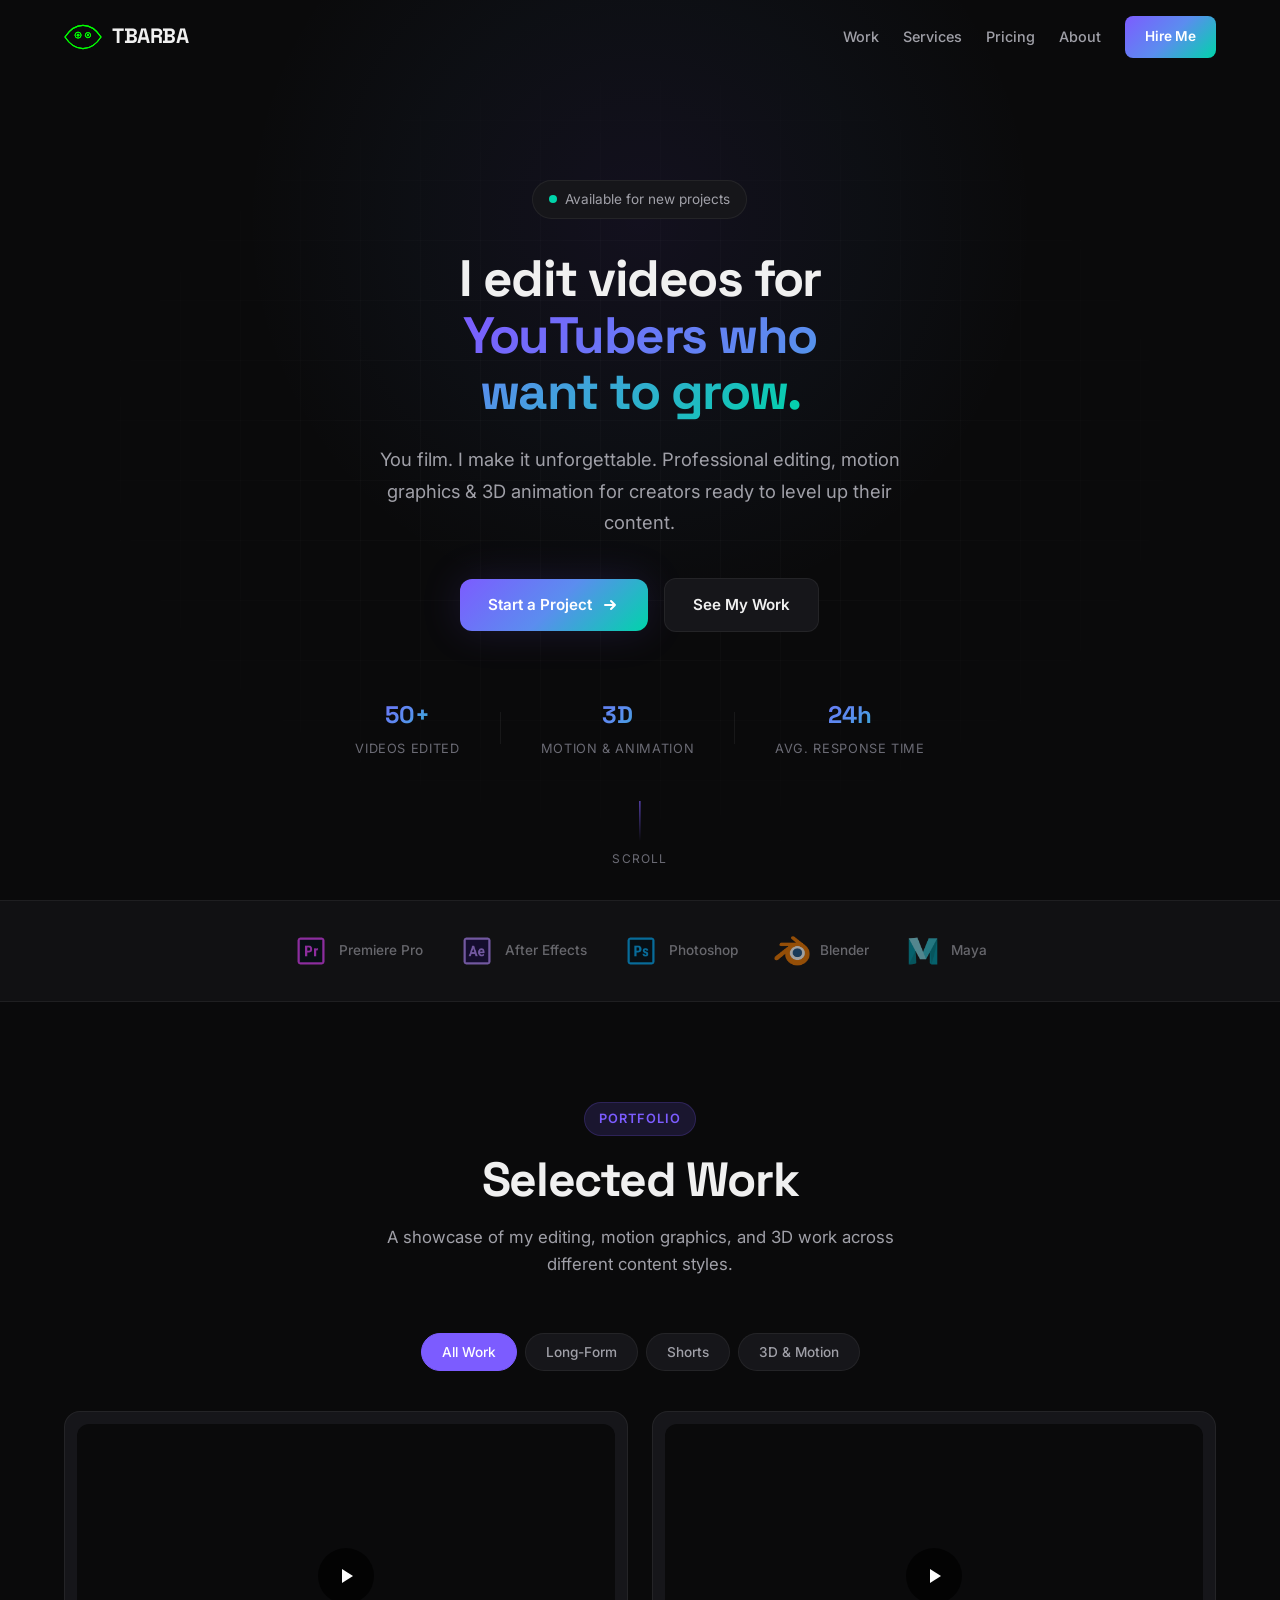
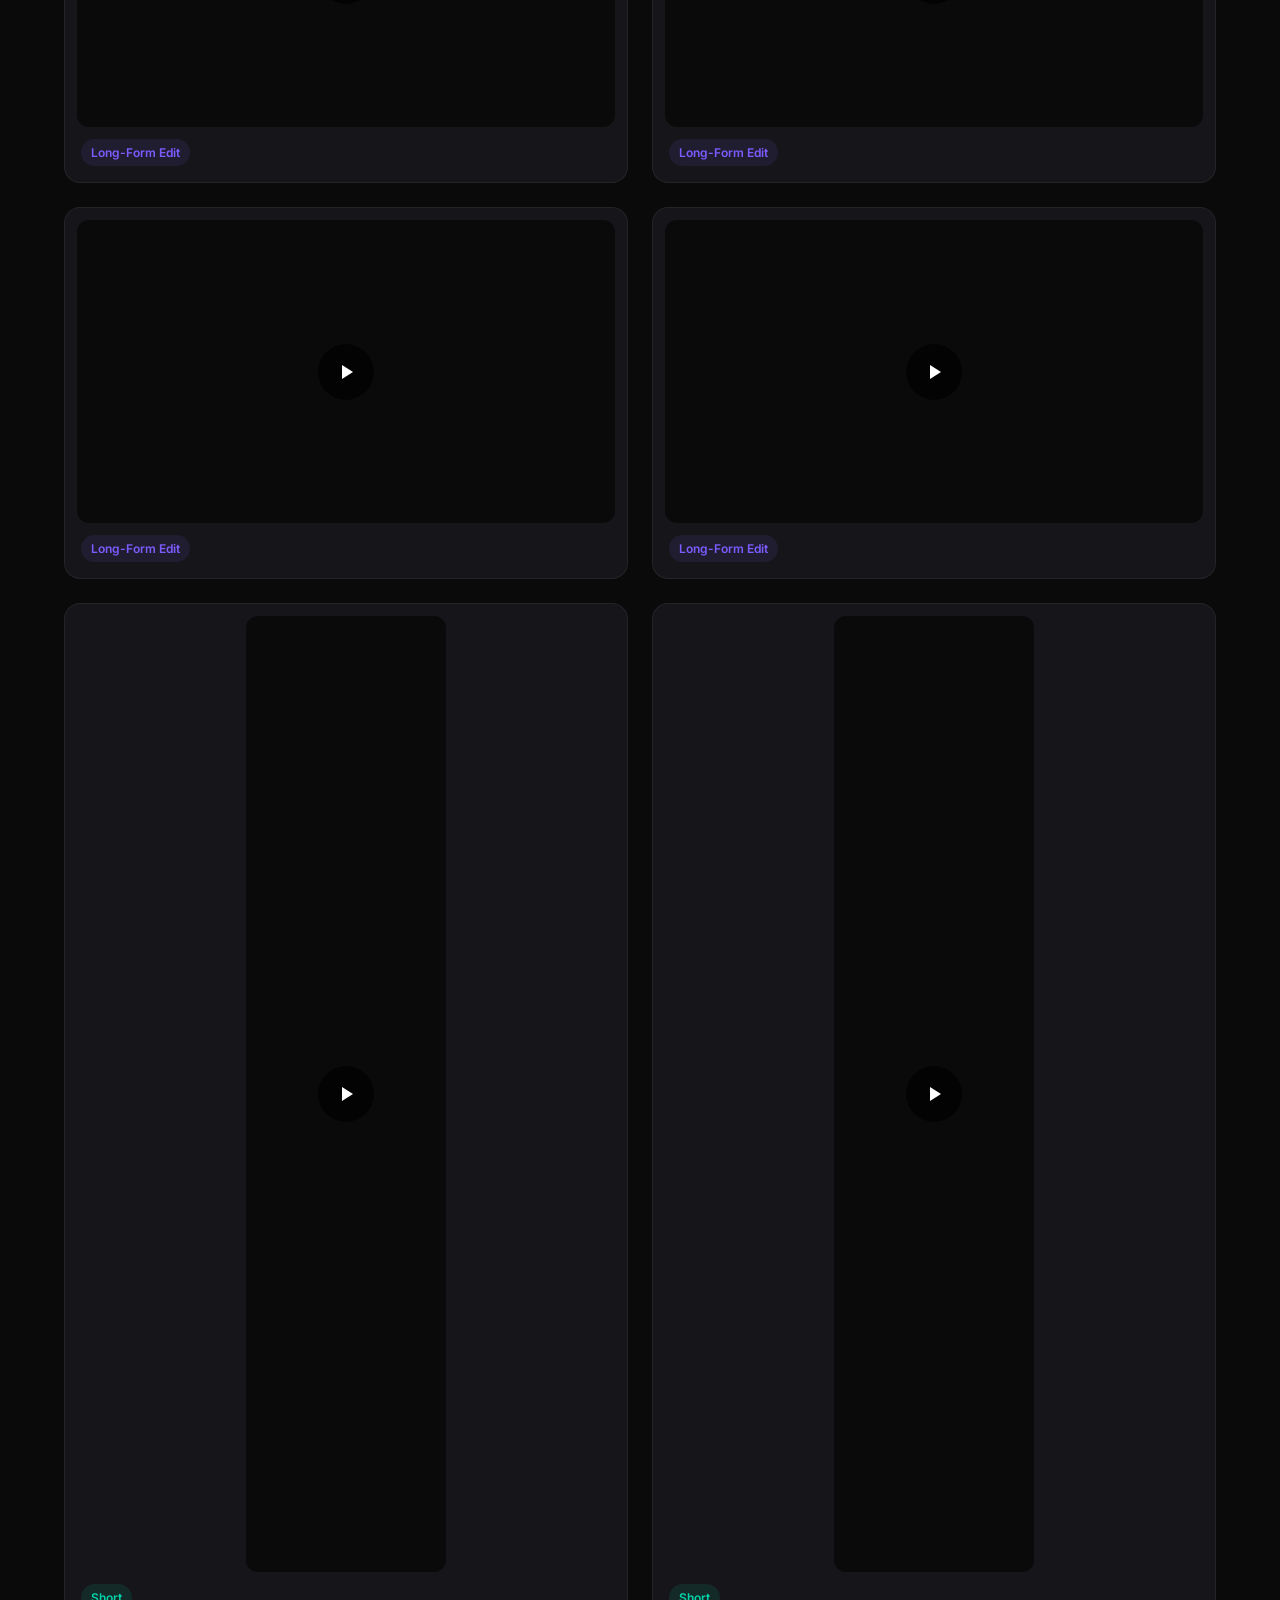
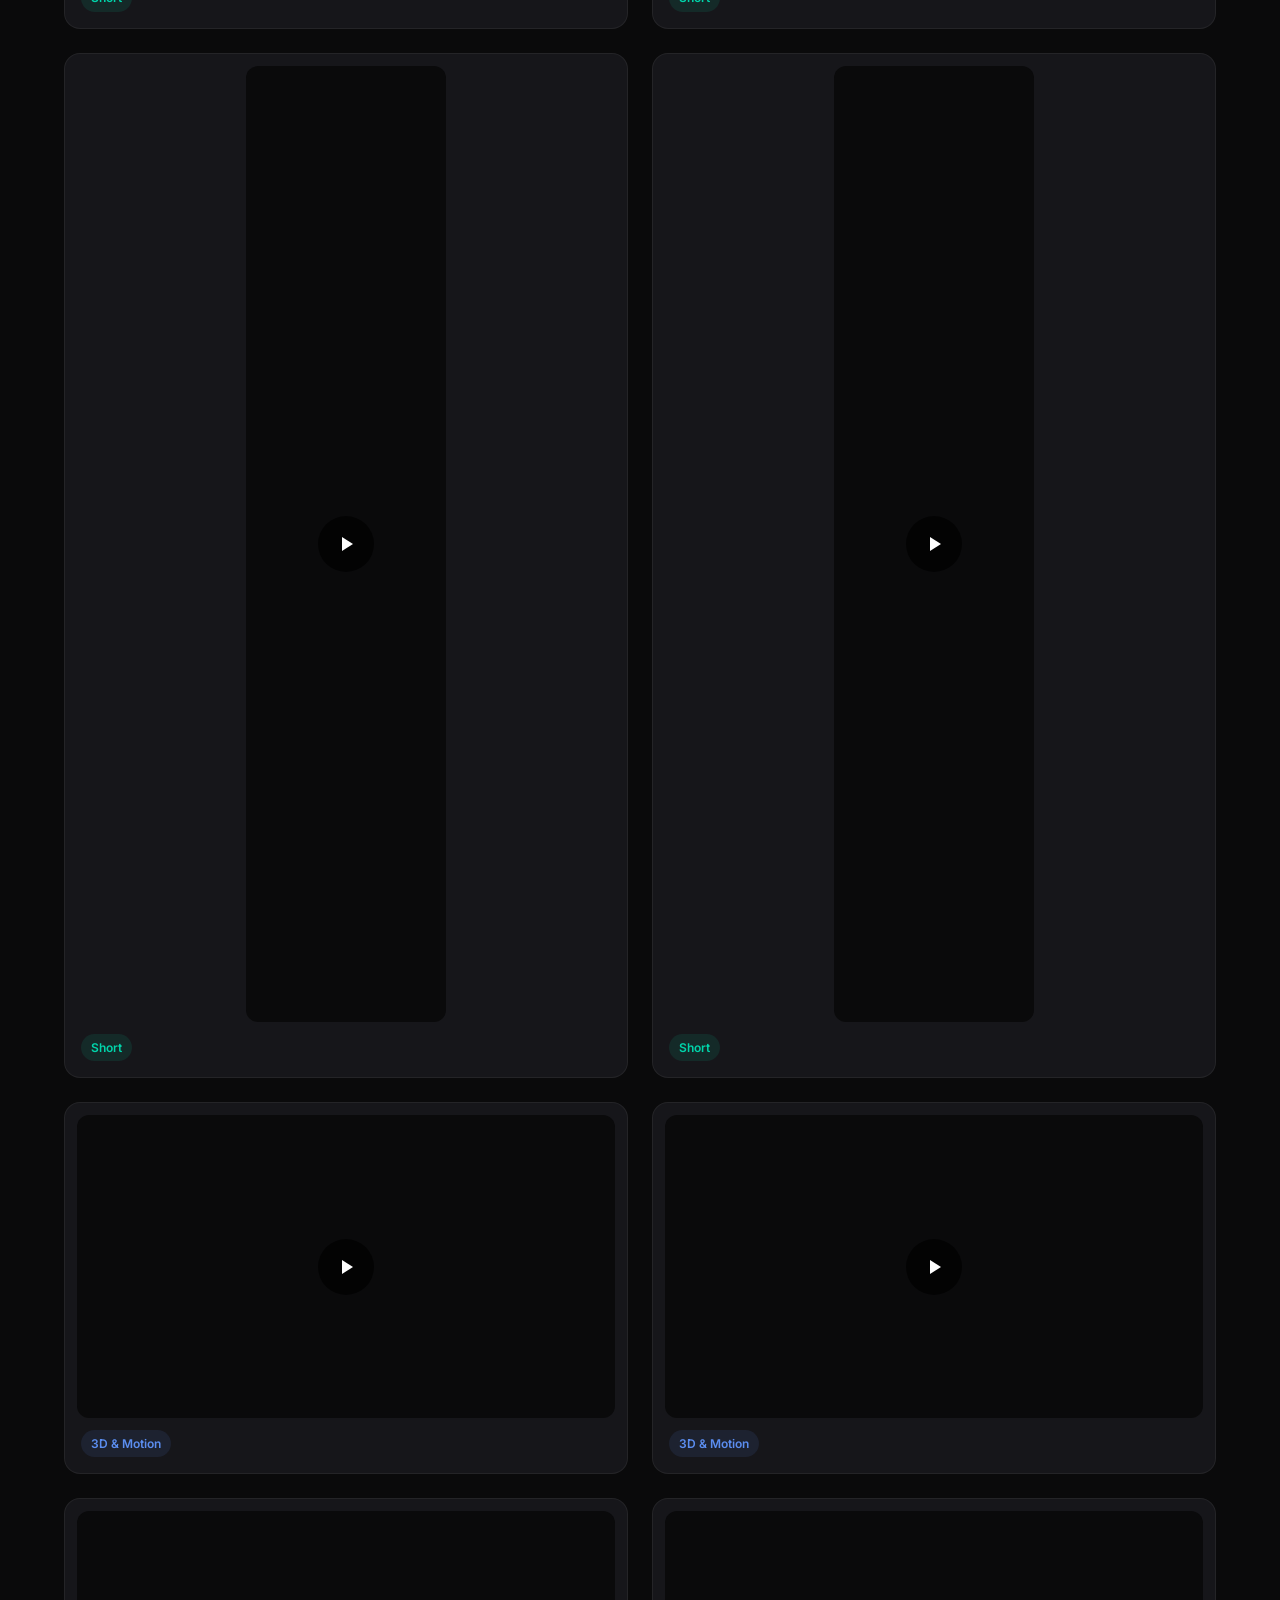
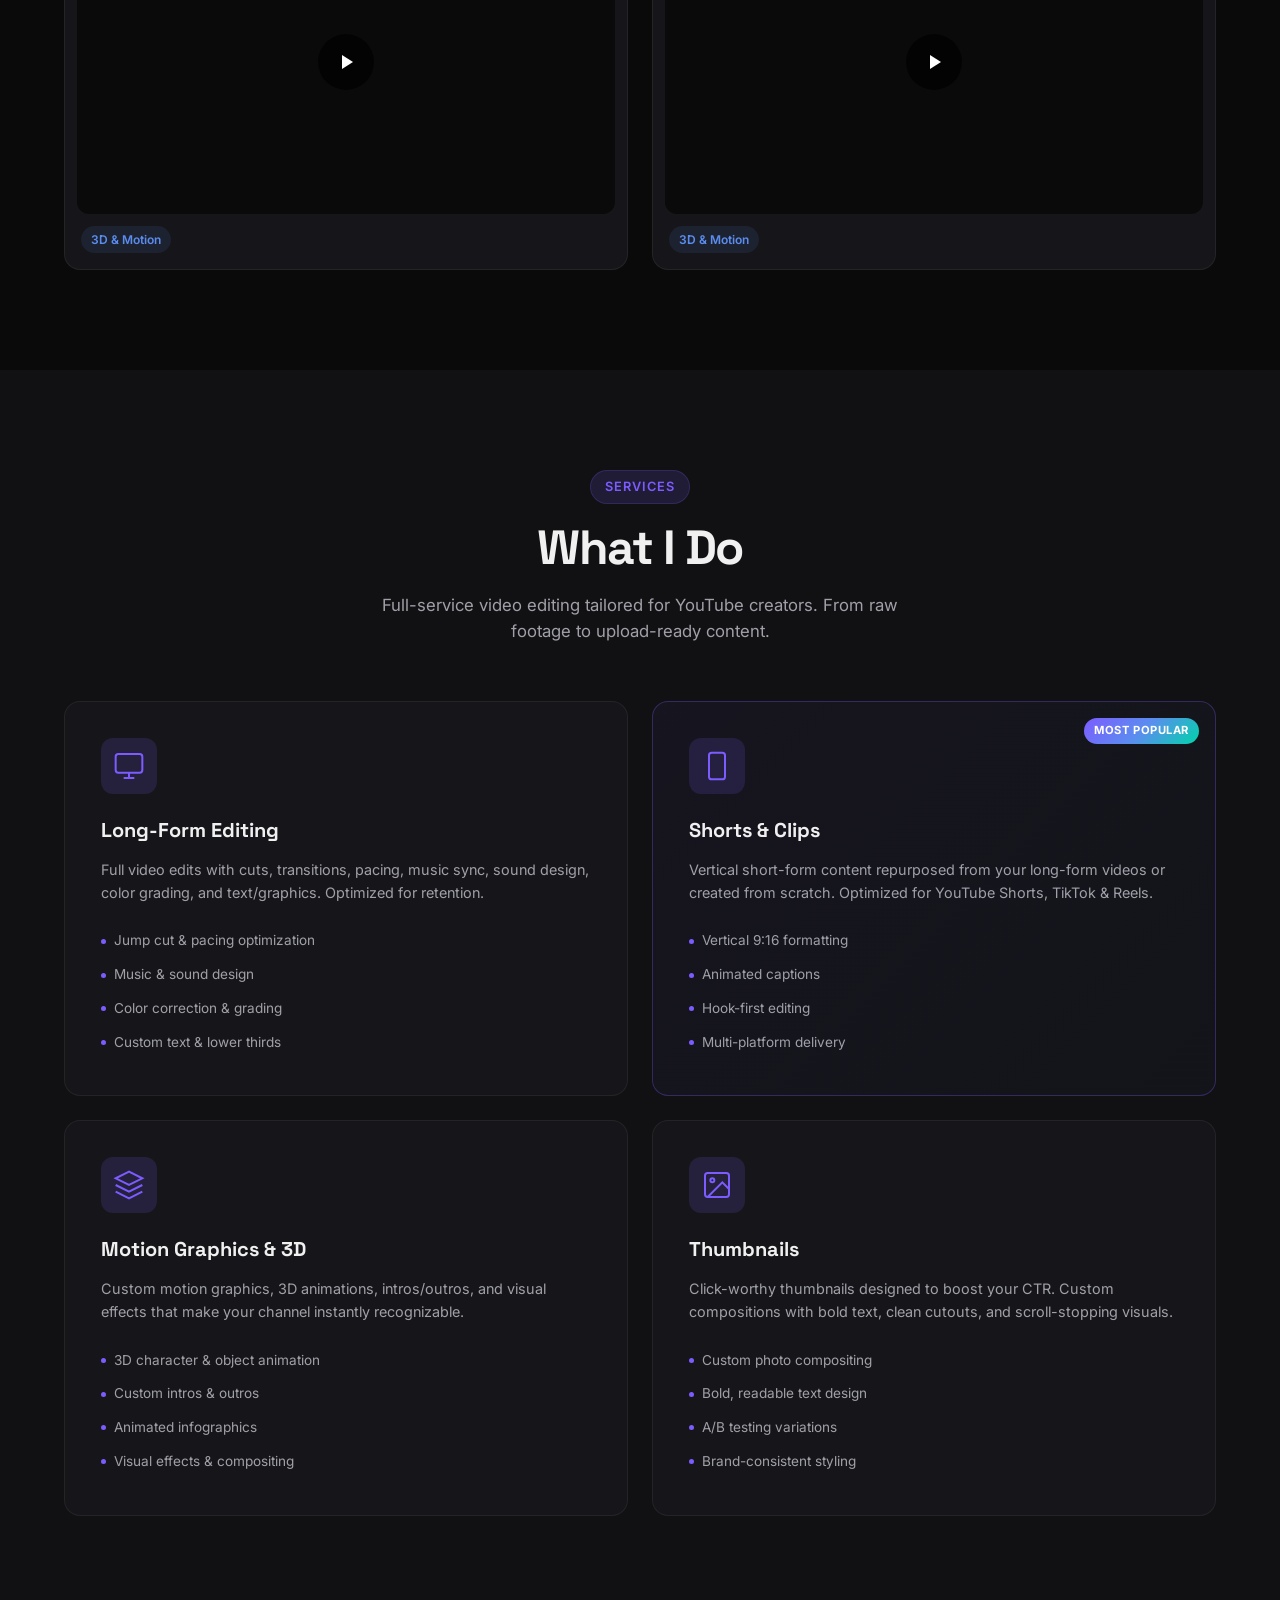
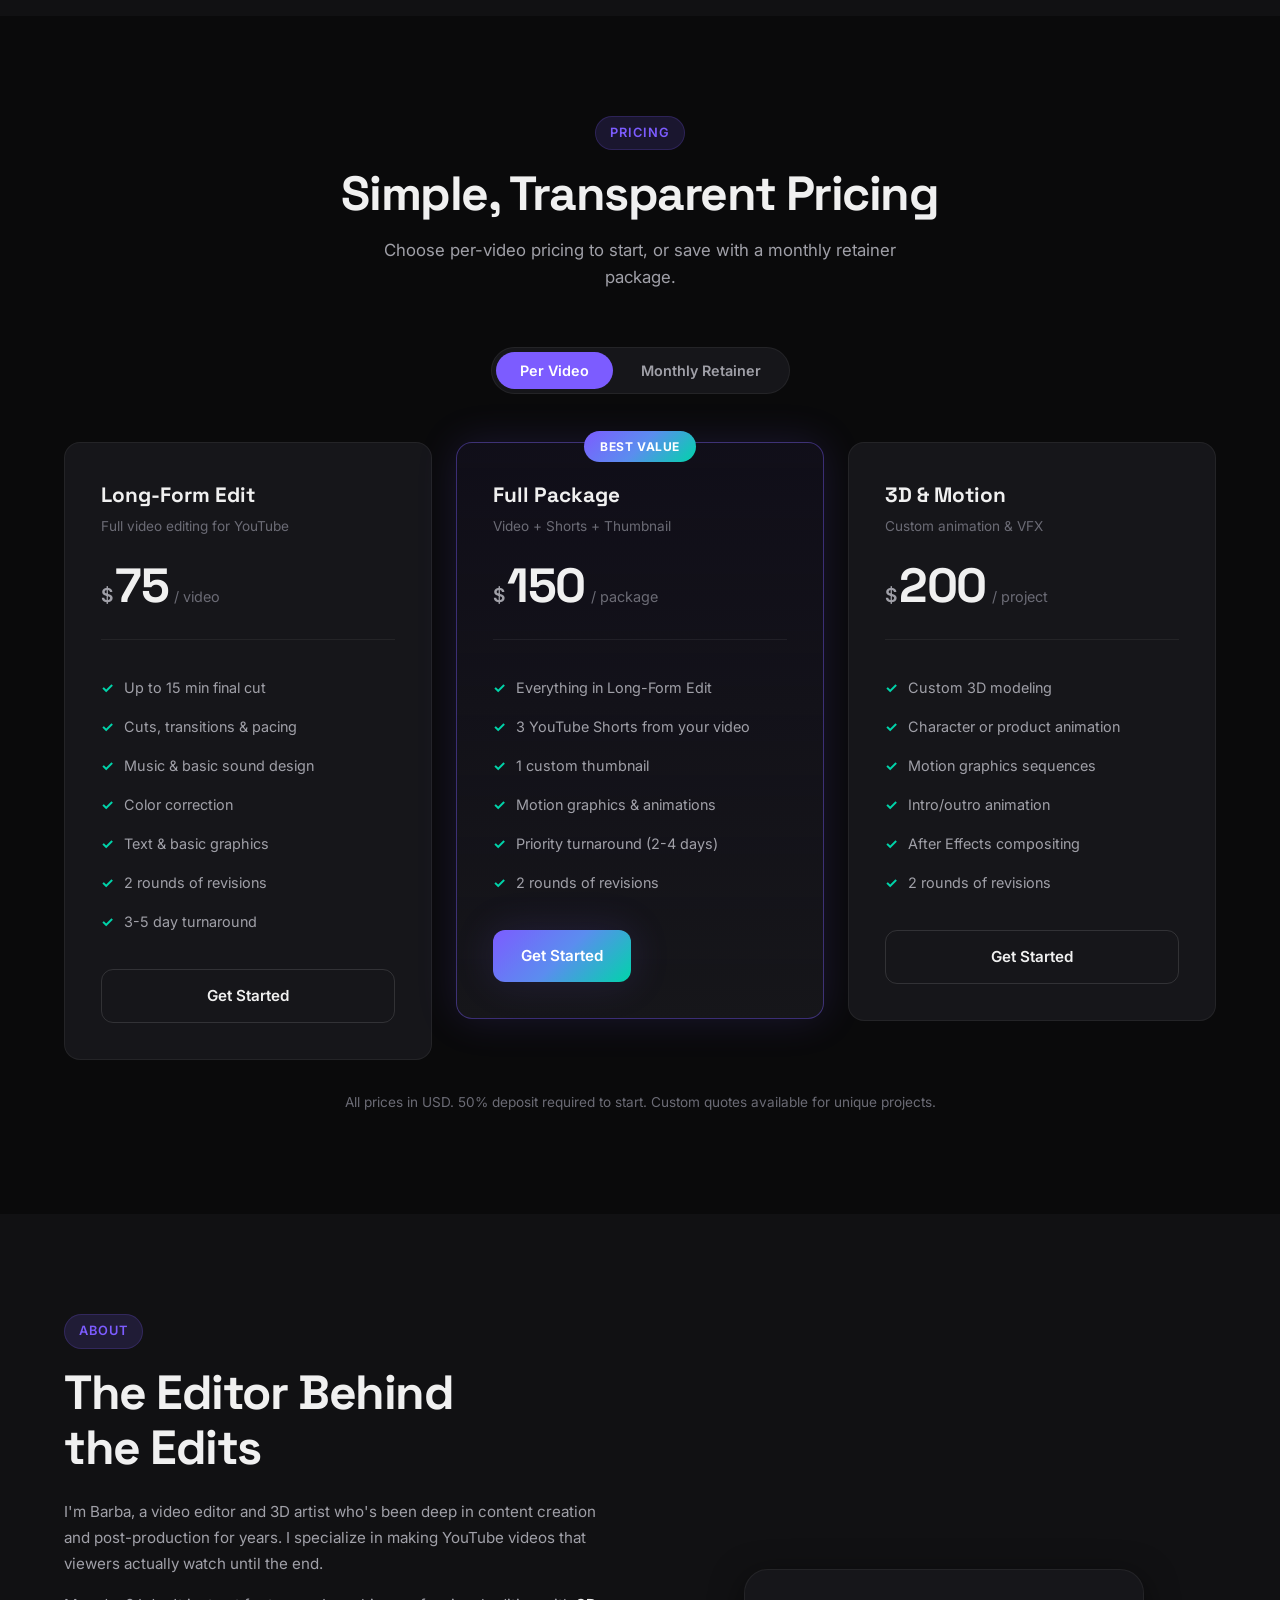
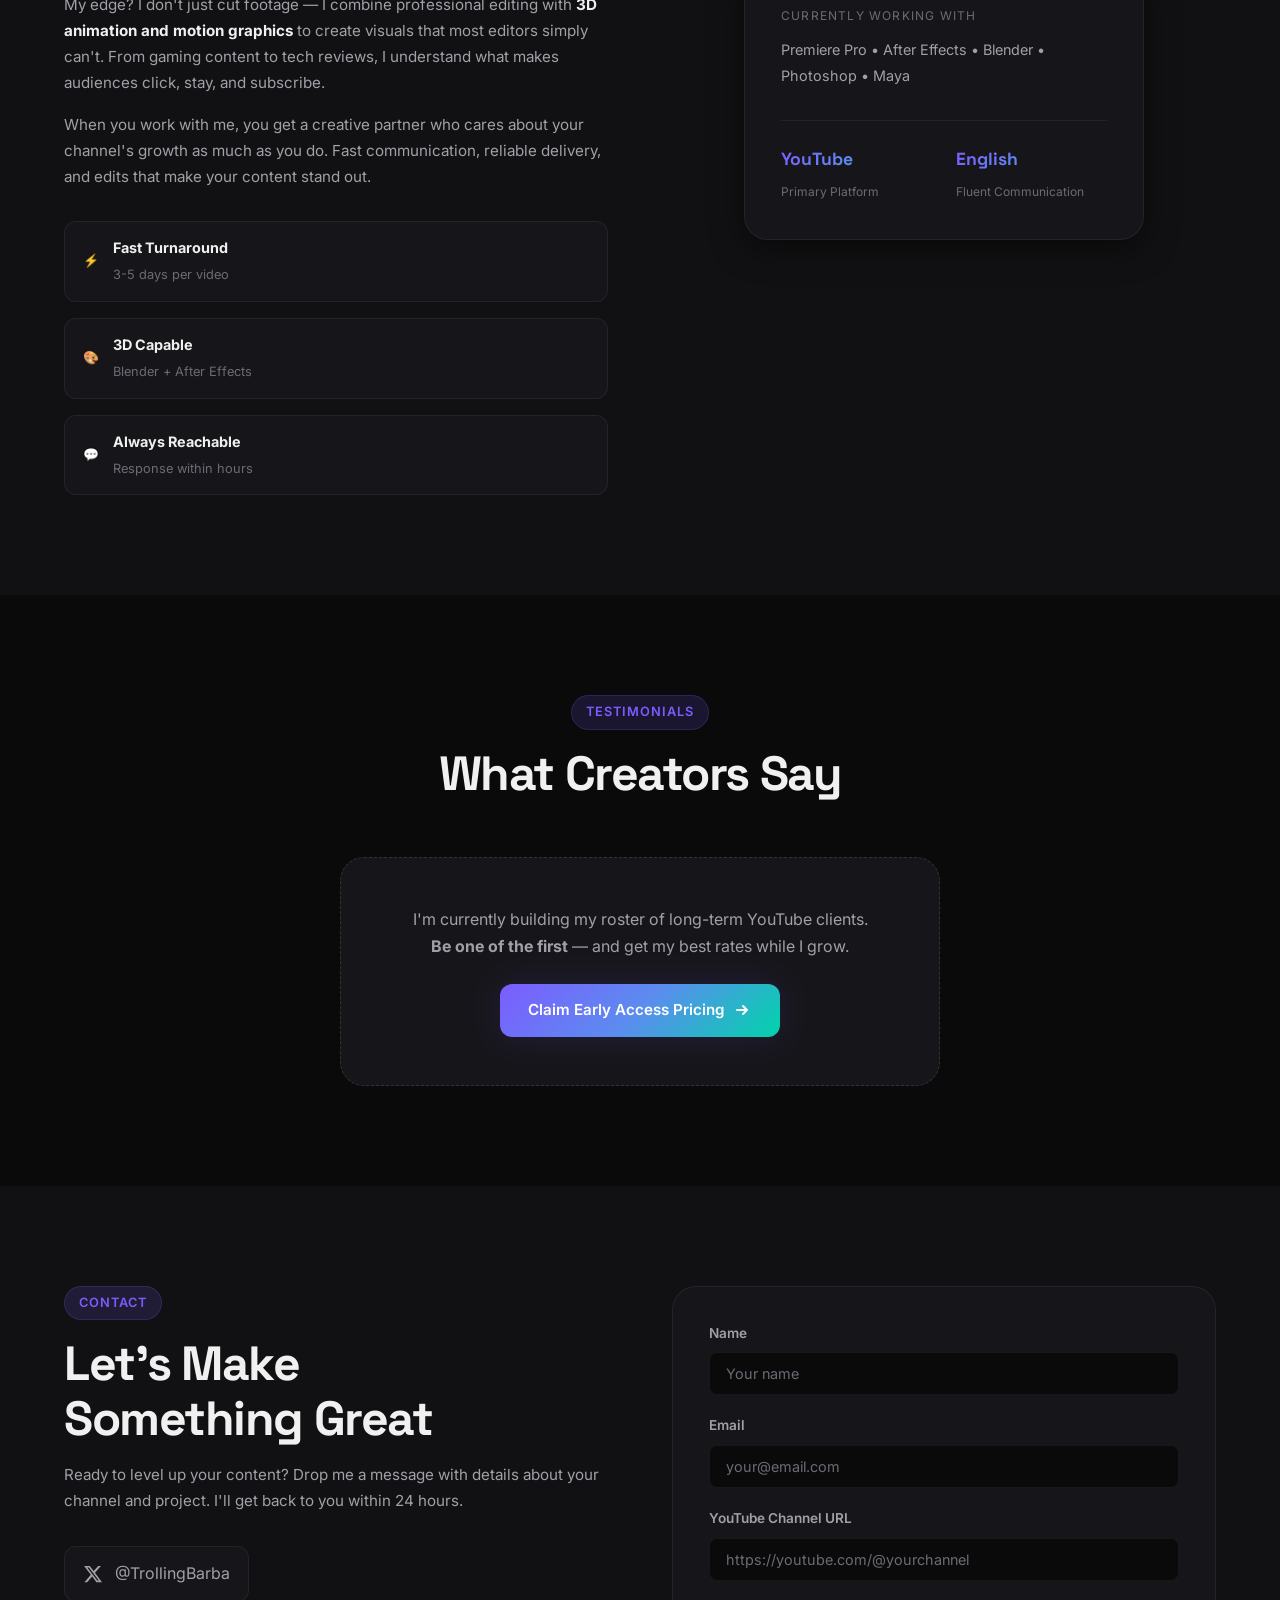
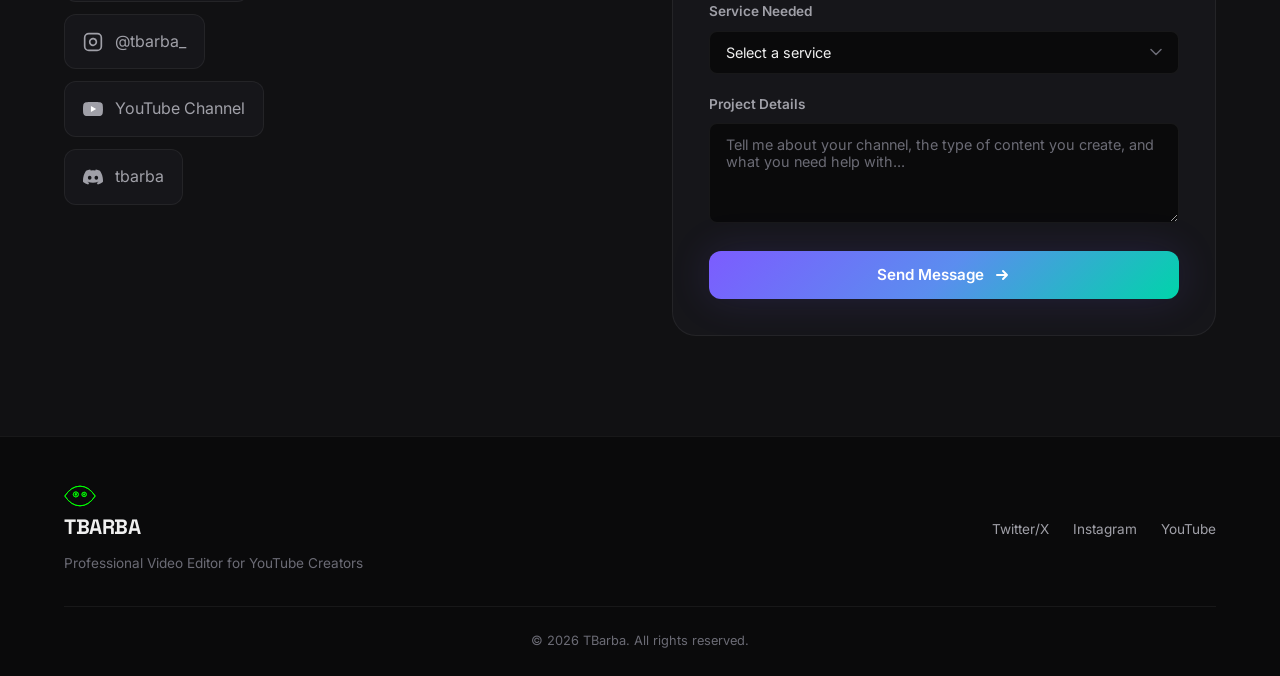
==== commit b12497eb: "Add favicon and real PNG logos for Premiere, After Effects, Photoshop - SVG logo as favicon (browser" ====
--- a/index.html
+++ b/index.html
@@ -9,6 +9,9 @@
     <meta property="og:title" content="TBarba | Professional Video Editor for YouTube Creators">
     <meta property="og:description" content="You film. I make it unforgettable. Professional editing, motion graphics & 3D for YouTube creators.">
     <meta property="og:type" content="website">
+    <meta property="og:image" content="assets/tbarba-logo.jpg">
+    <link rel="icon" type="image/svg+xml" href="assets/tbarba-logo.svg">
+    <link rel="apple-touch-icon" href="assets/tbarba-logo.jpg">
     <link rel="preconnect" href="https://fonts.googleapis.com">
     <link rel="preconnect" href="https://fonts.gstatic.com" crossorigin>
     <link href="https://fonts.googleapis.com/css2?family=Inter:wght@300;400;500;600;700;800;900&family=Space+Grotesk:wght@400;500;600;700&display=swap" rel="stylesheet">
@@ -93,15 +96,15 @@
         <div class="container">
             <div class="tools-grid">
                 <div class="tool-item">
-                    <span class="tool-icon">Pr</span>
+                    <img src="assets/premiere-logo.png" alt="Premiere Pro" class="tool-logo-img">
                     <span class="tool-name">Premiere Pro</span>
                 </div>
                 <div class="tool-item">
-                    <span class="tool-icon">Ae</span>
+                    <img src="assets/aftereffects-logo.png" alt="After Effects" class="tool-logo-img">
                     <span class="tool-name">After Effects</span>
                 </div>
                 <div class="tool-item">
-                    <span class="tool-icon">Ps</span>
+                    <img src="assets/photoshop-logo.png" alt="Photoshop" class="tool-logo-img">
                     <span class="tool-name">Photoshop</span>
                 </div>
                 <div class="tool-item">
--- a/style.css
+++ b/style.css
@@ -445,19 +445,6 @@
 
 .tool-item:hover {
     opacity: 1;
-}
-
-.tool-icon {
-    display: flex;
-    align-items: center;
-    justify-content: center;
-    width: 36px;
-    height: 36px;
-    background: #00005b;
-    border-radius: 6px;
-    font-weight: 700;
-    font-size: 0.8rem;
-    color: #9999ff;
 }
 
 .tool-logo-img {
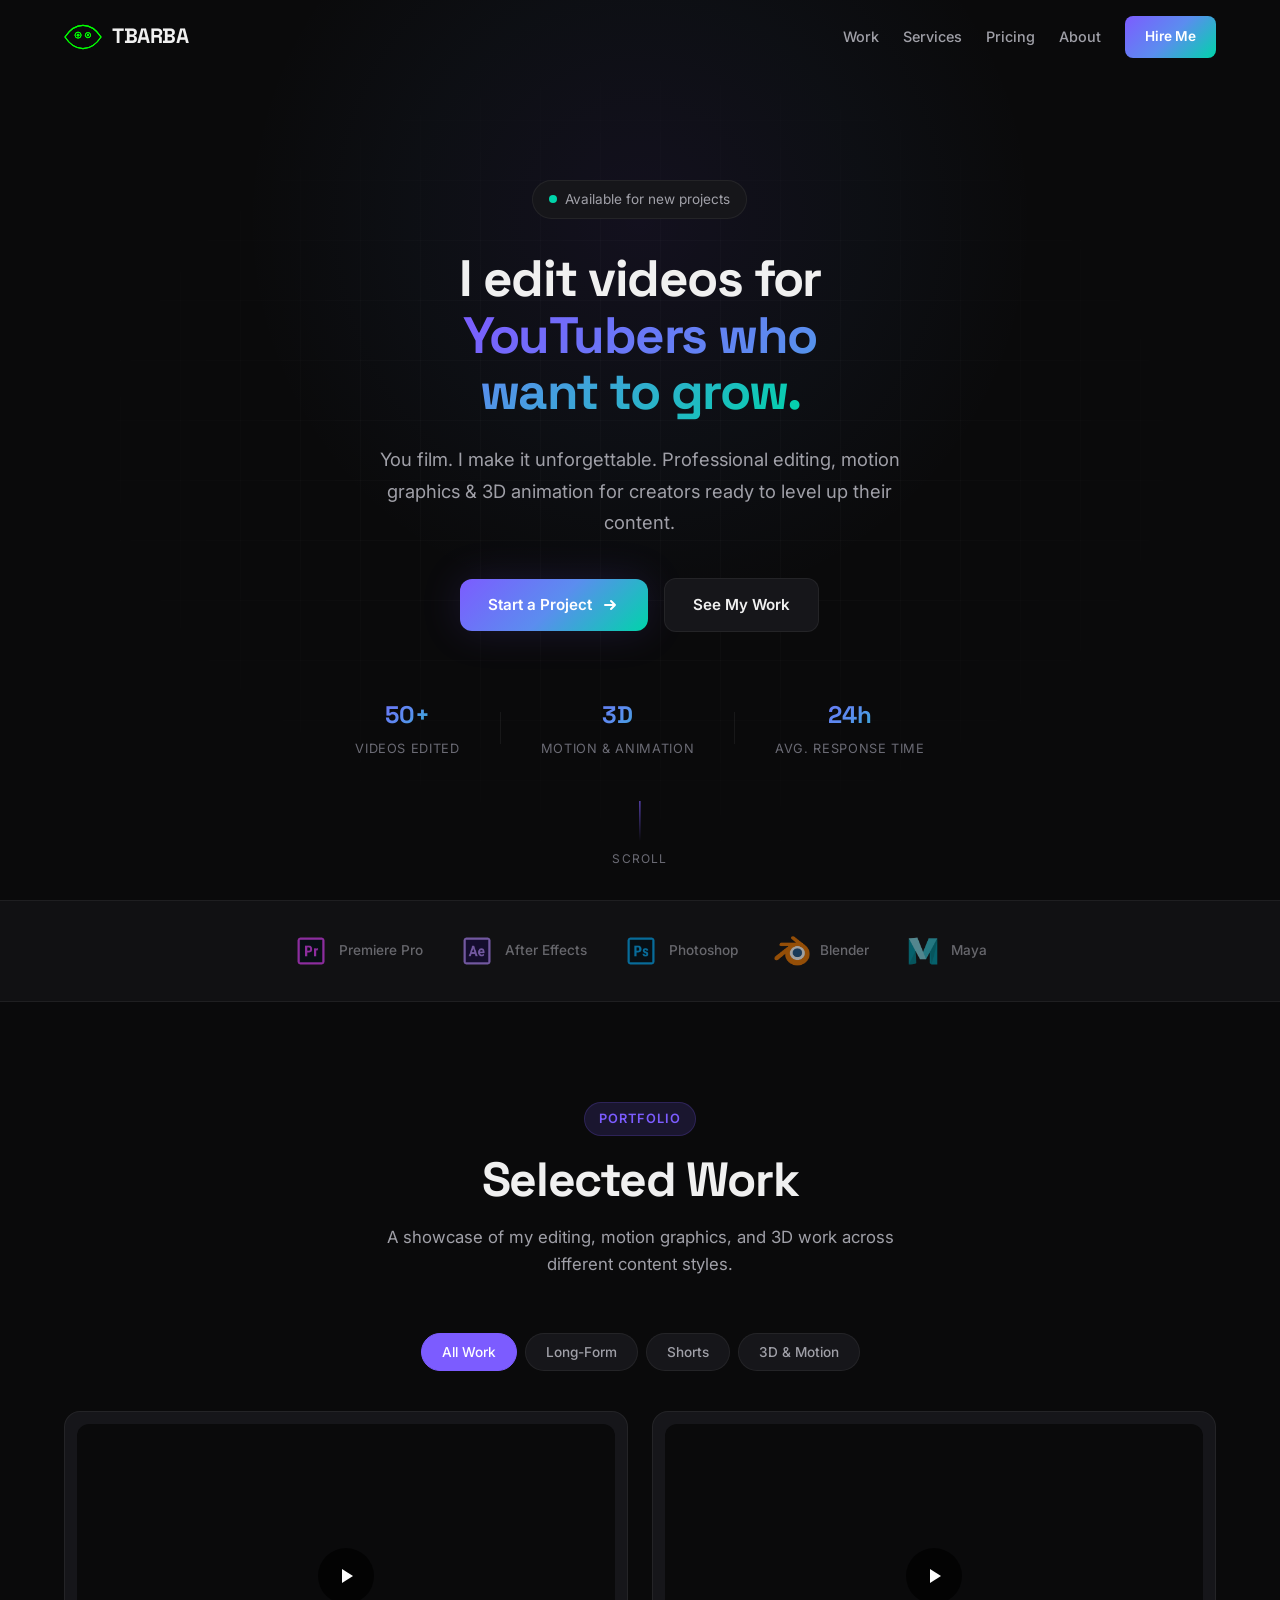
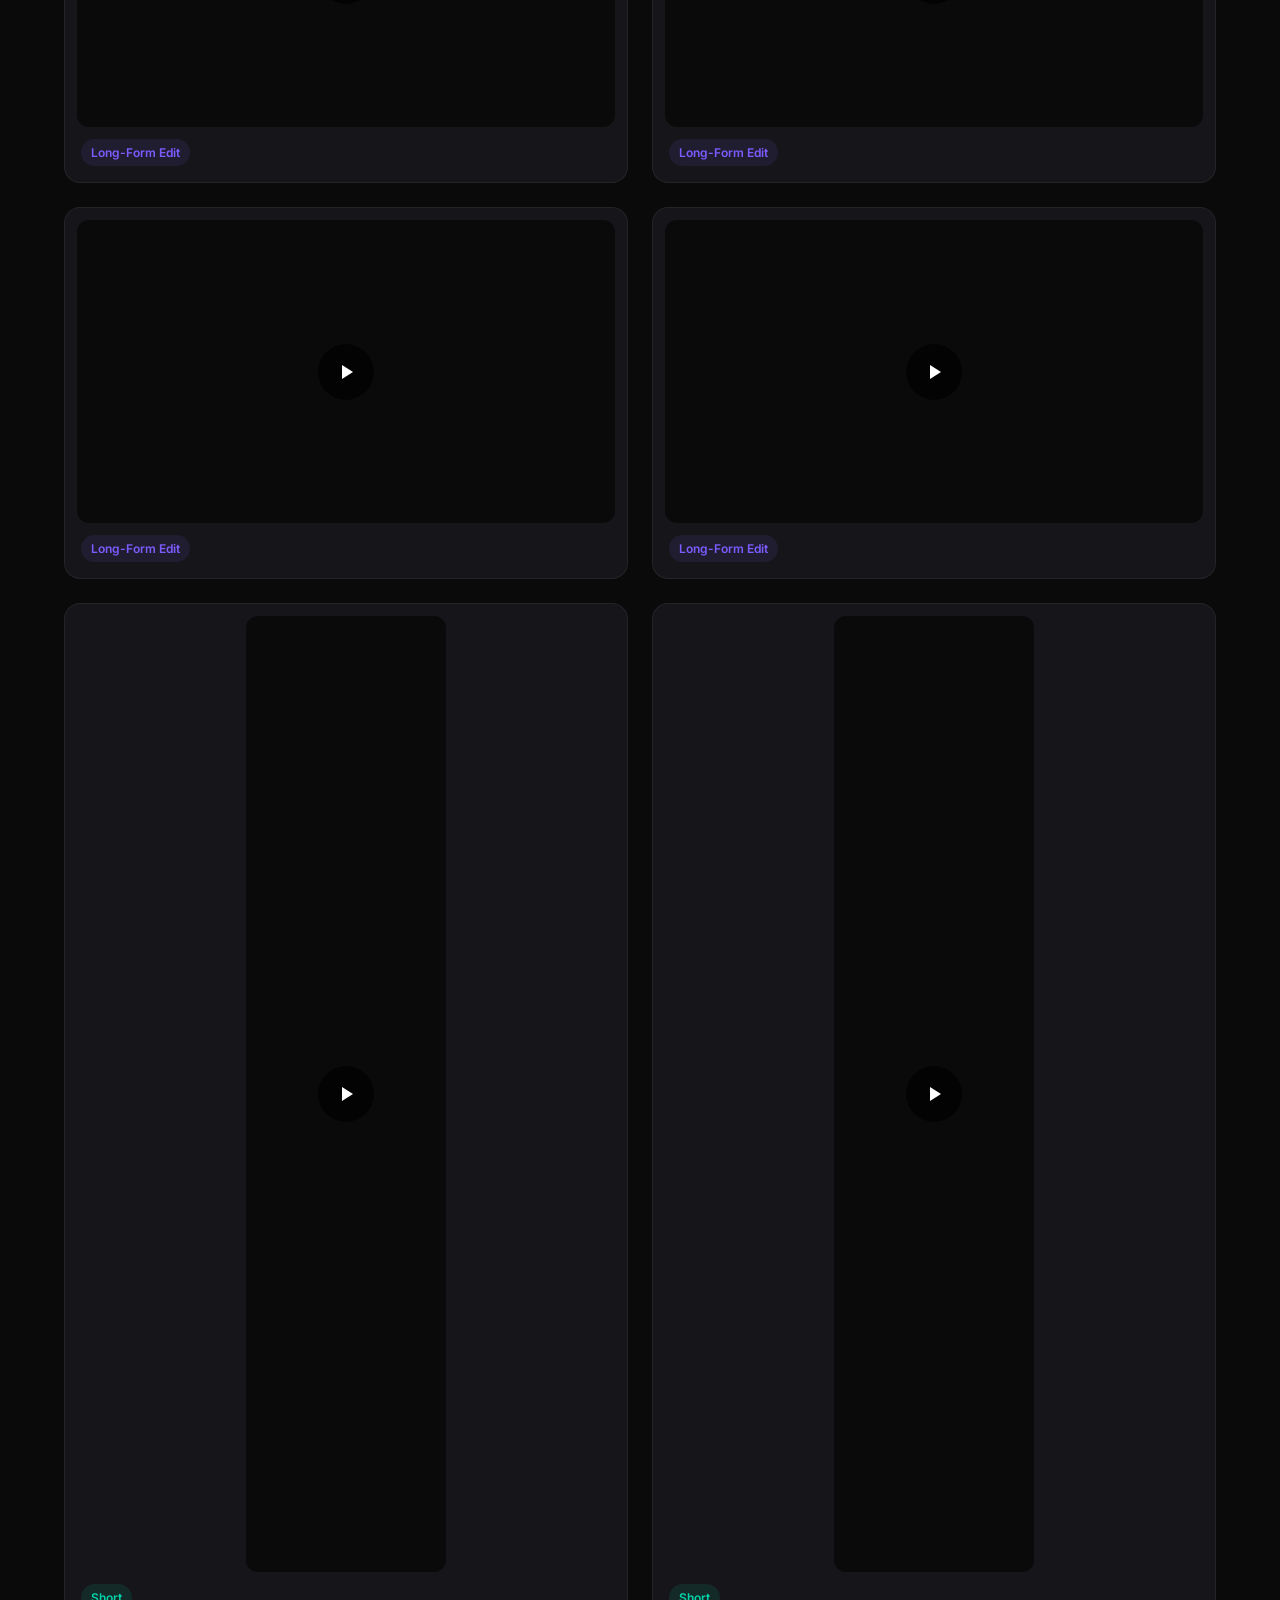
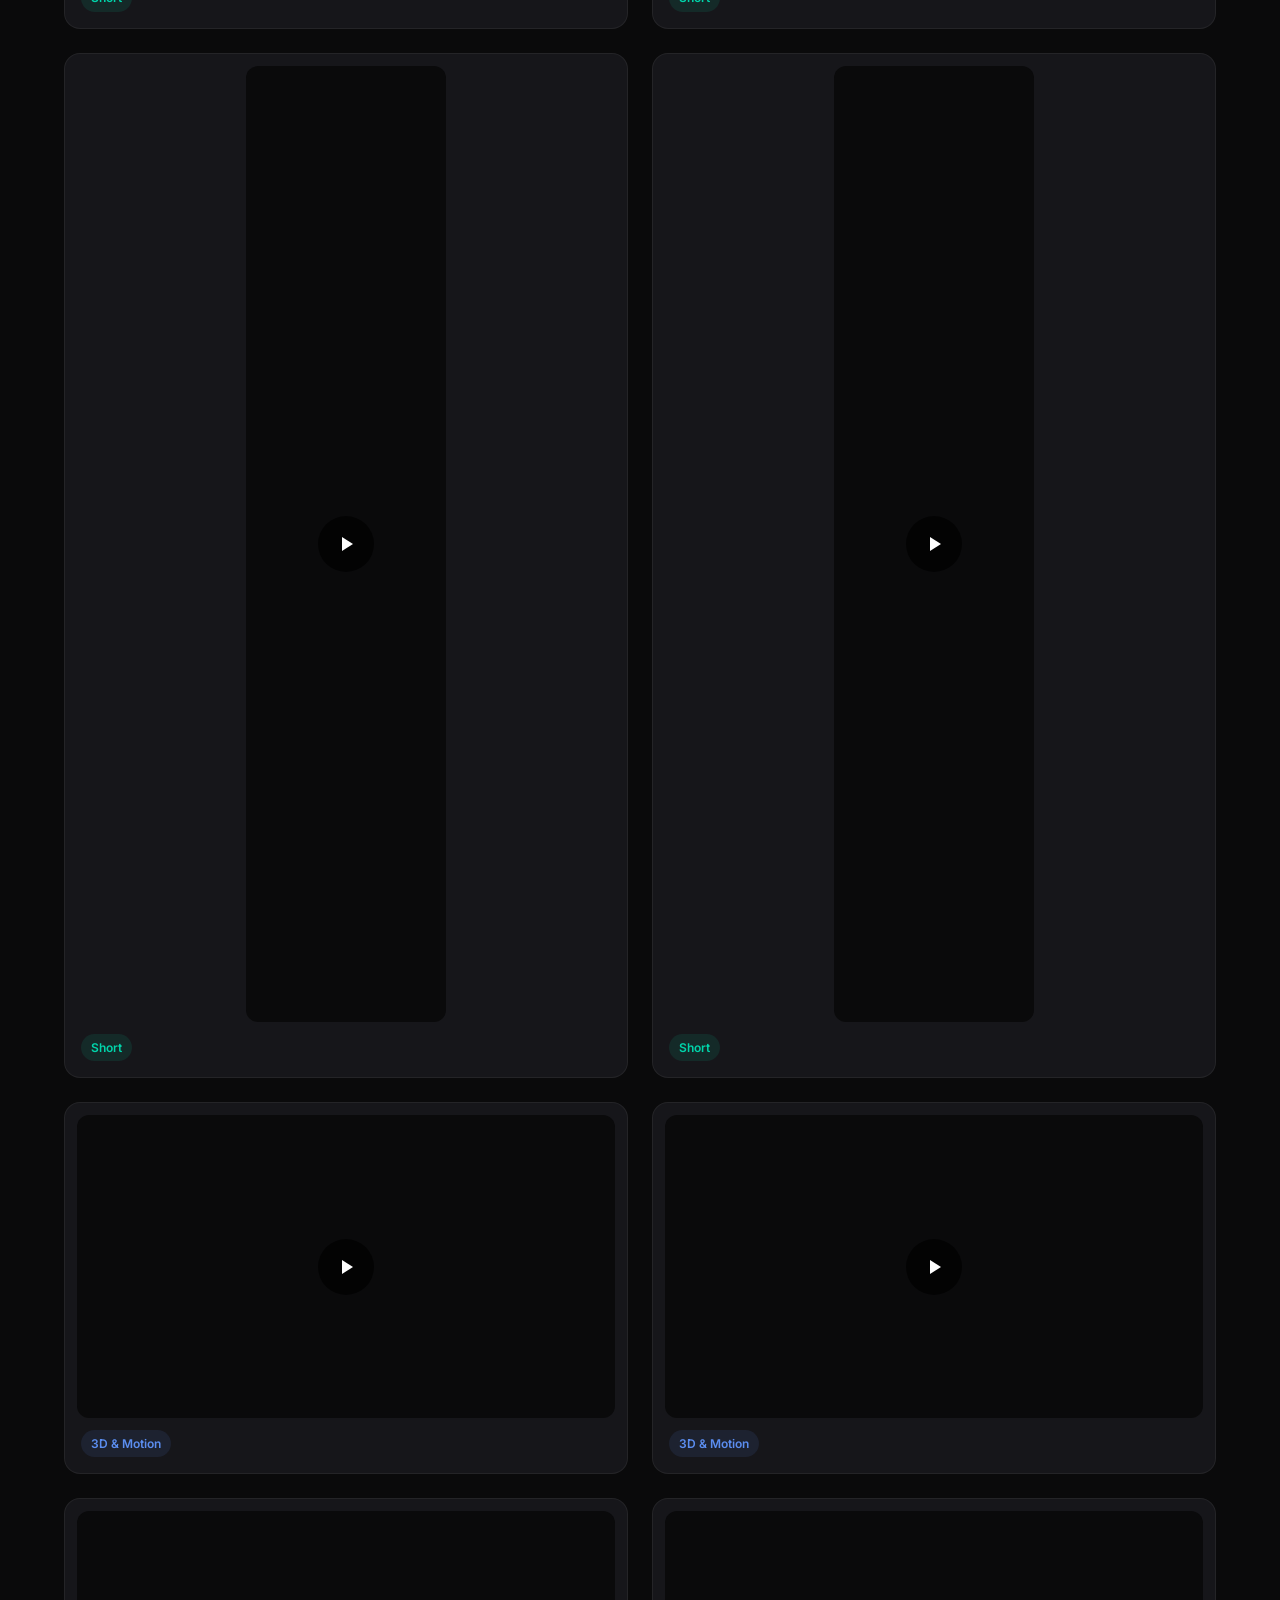
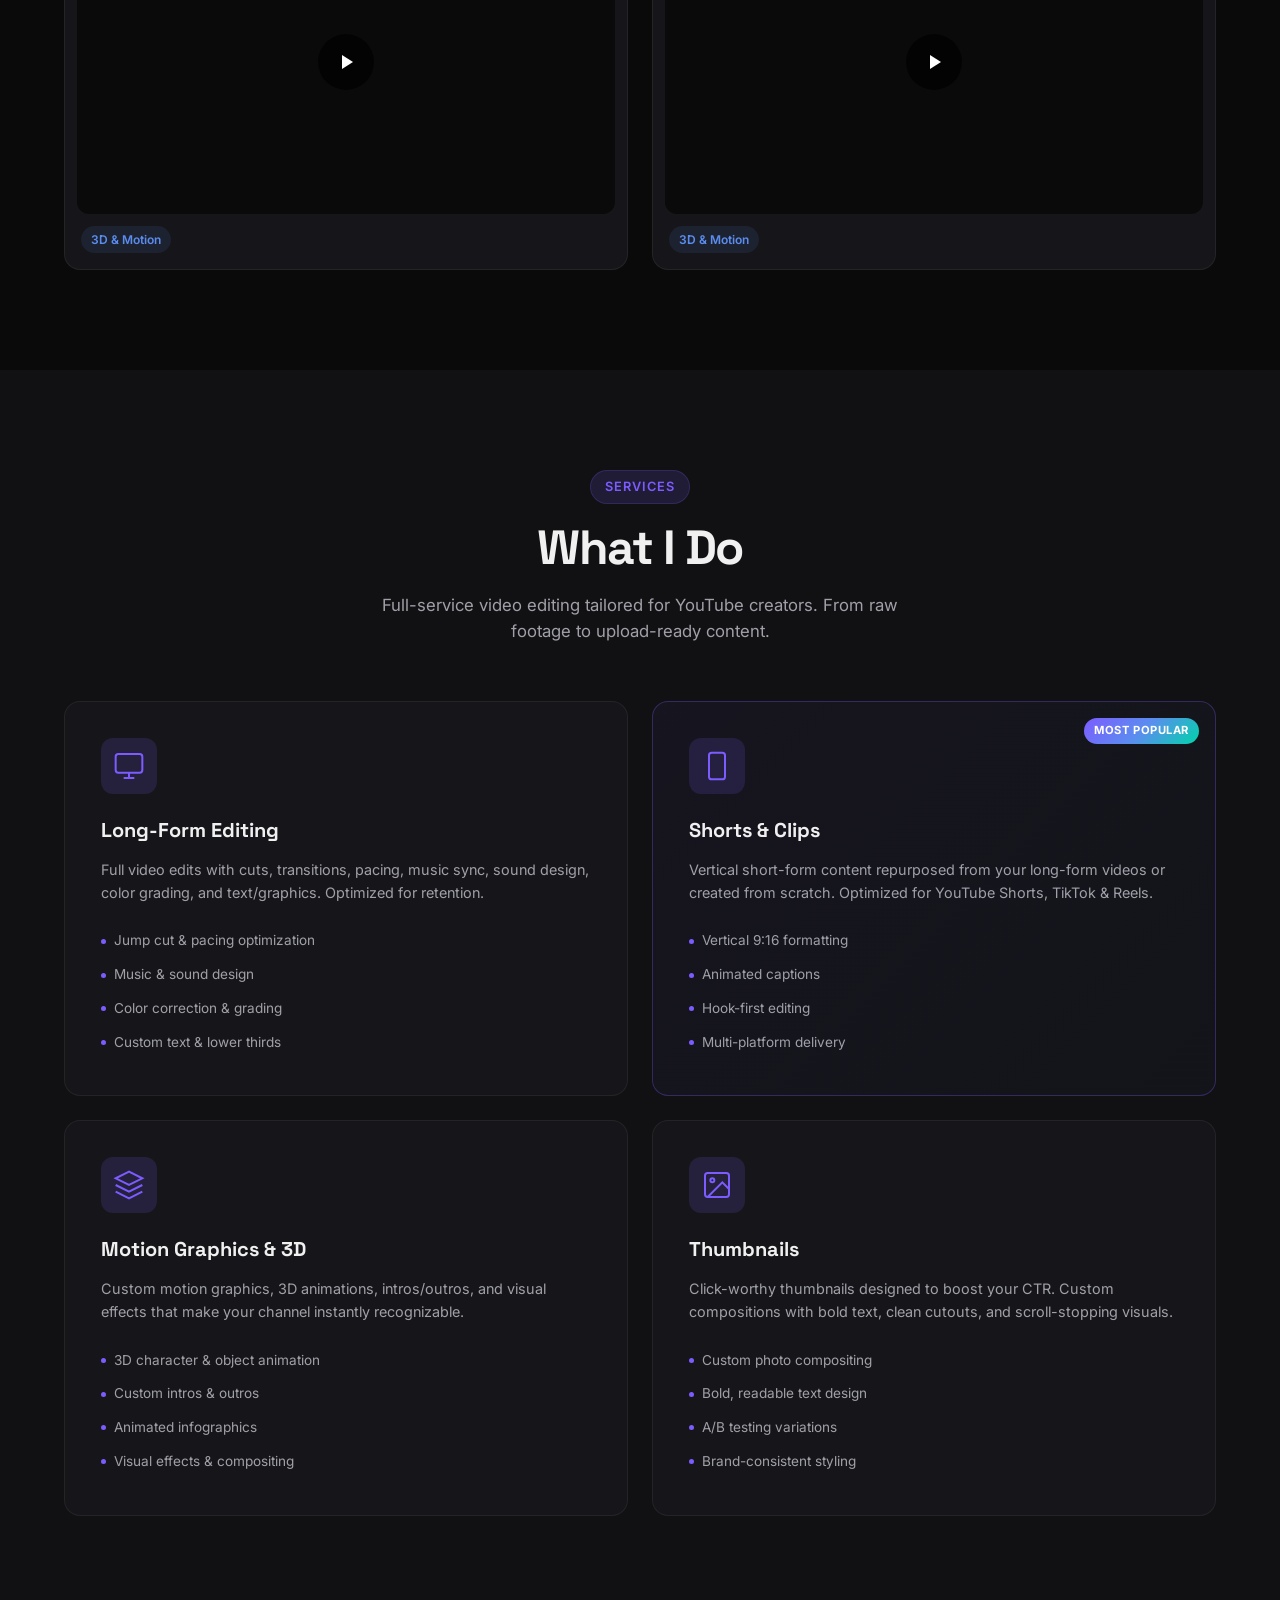
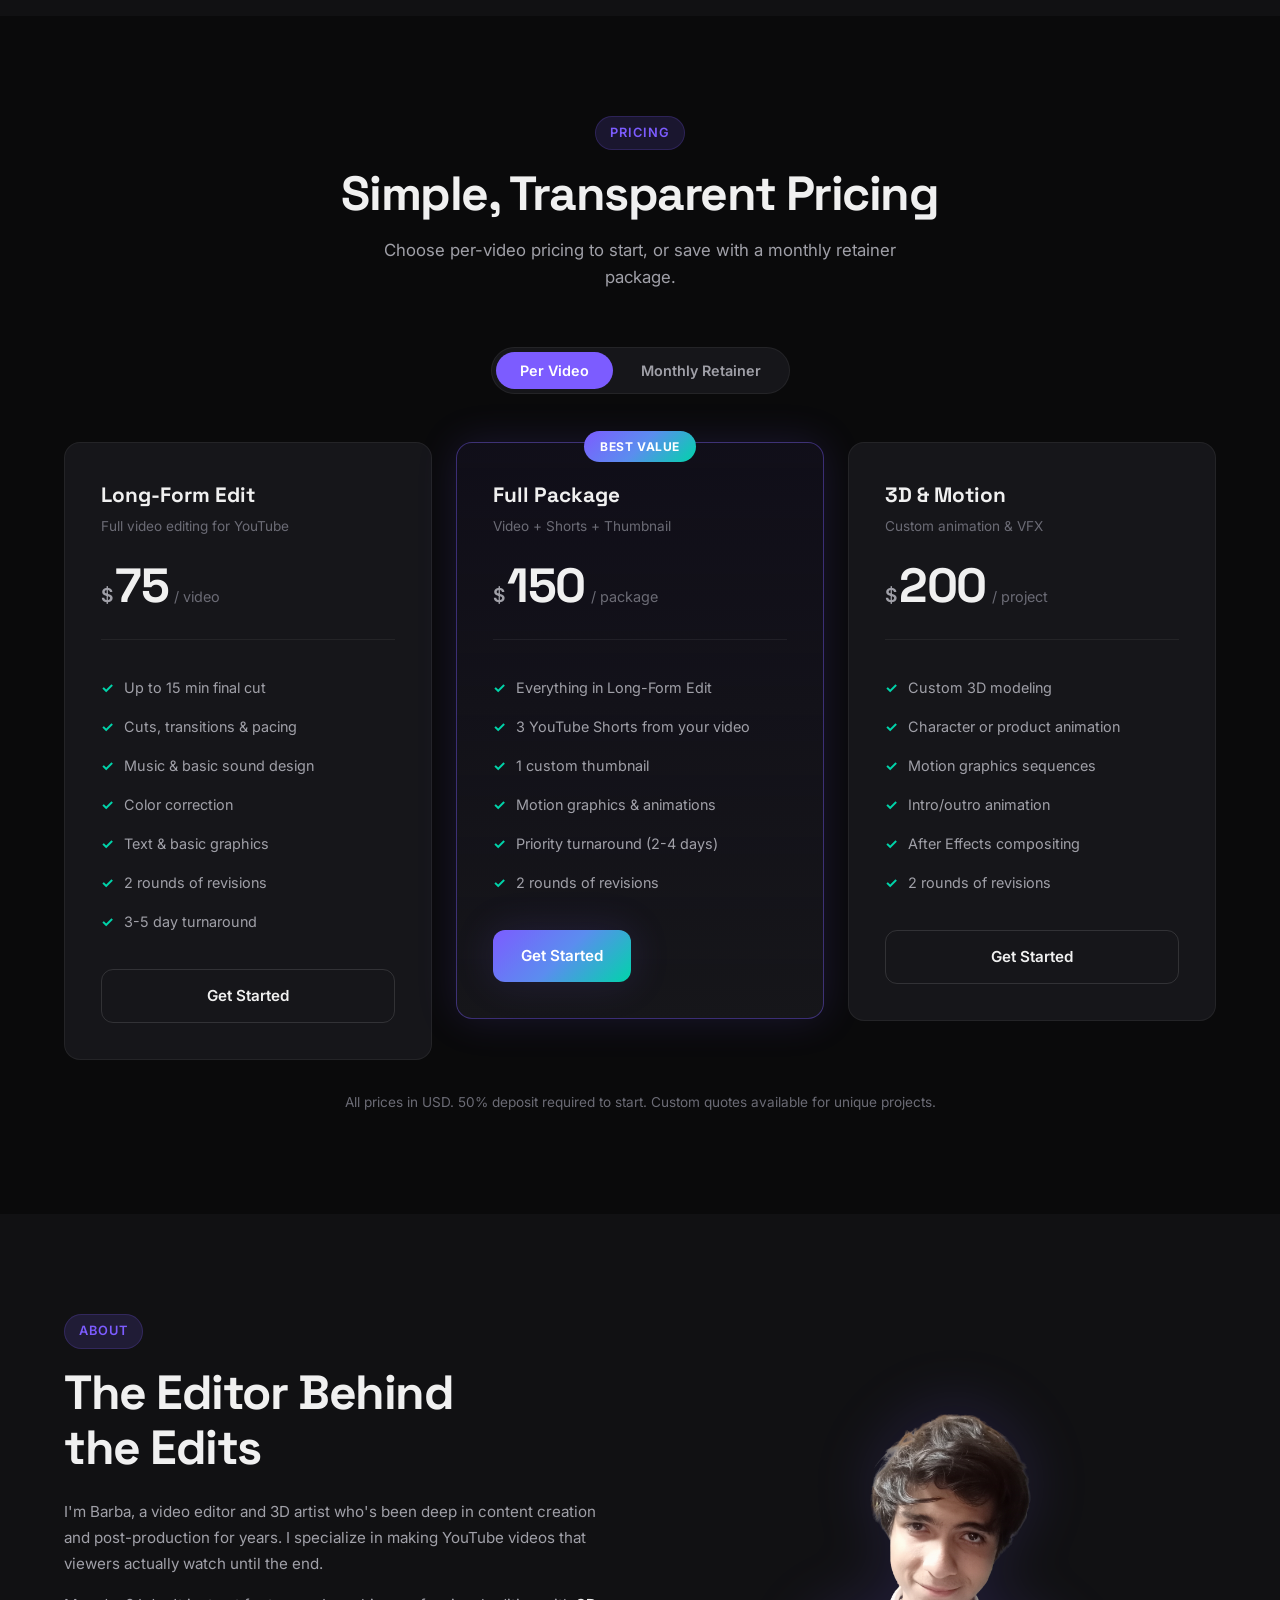
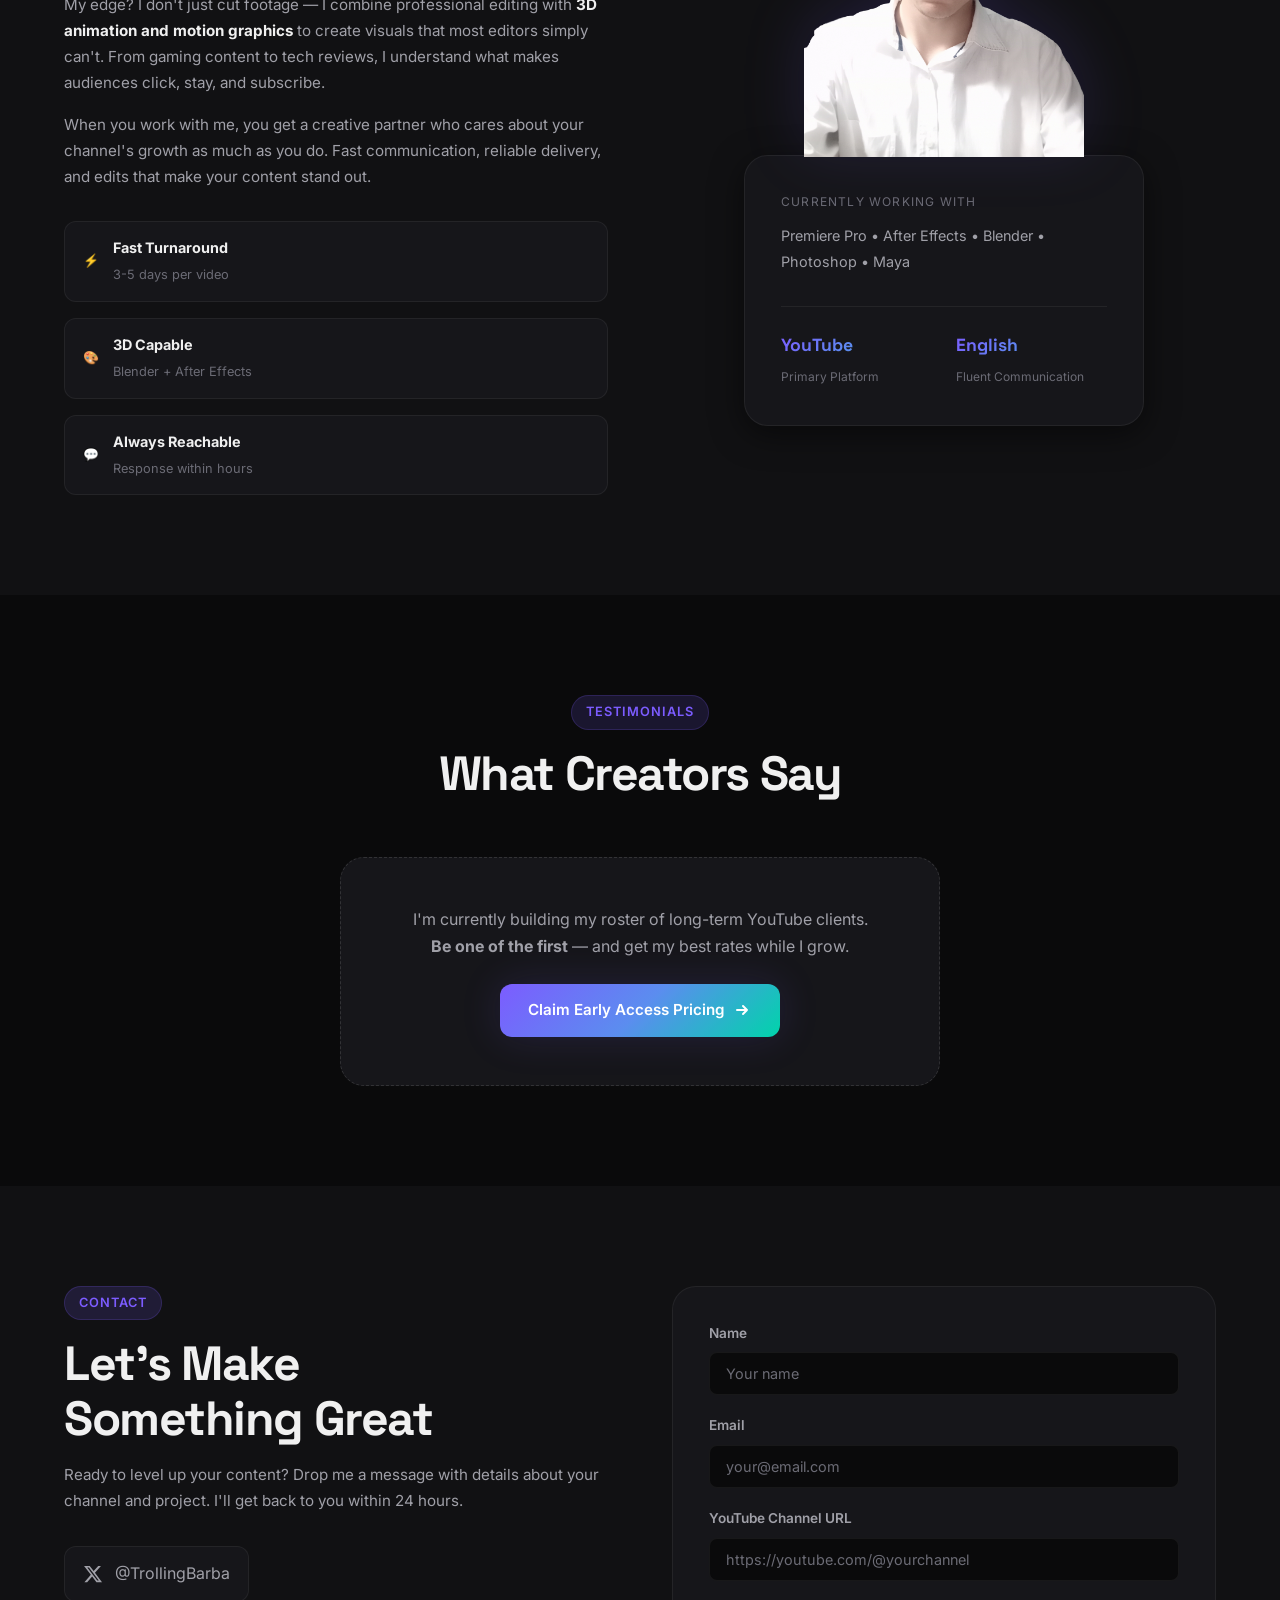
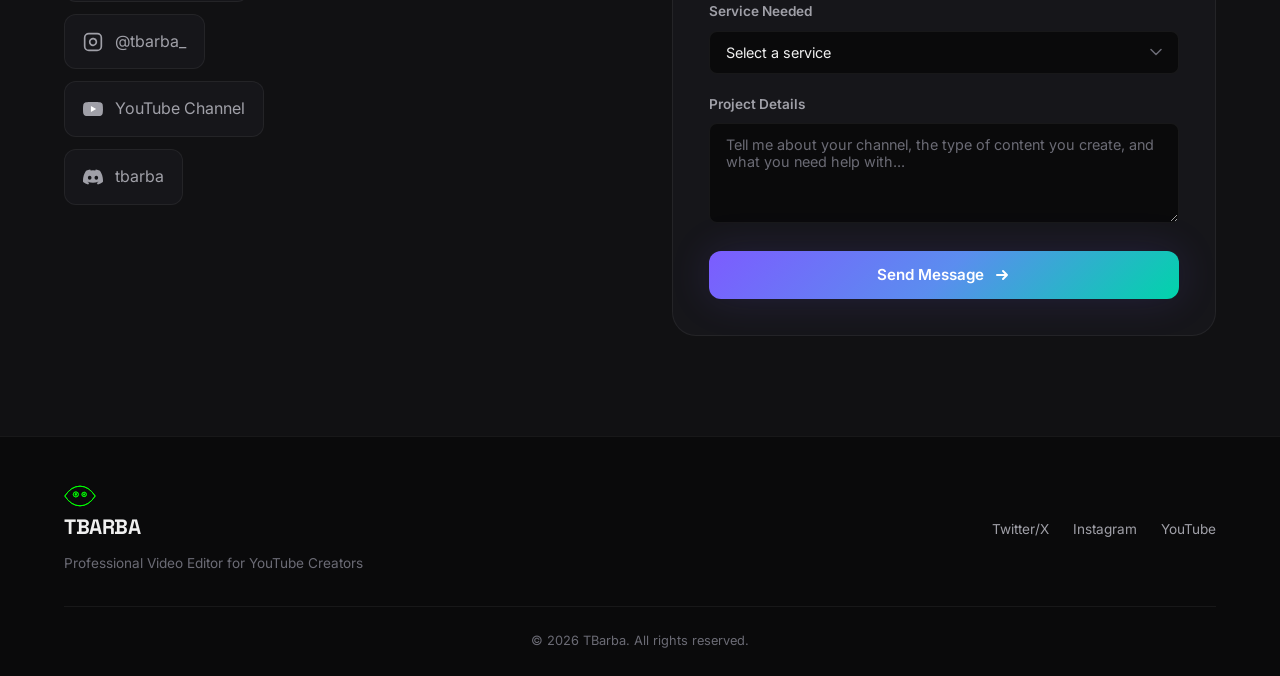
==== commit 67fc31ab: "Add personal photo to About section with card integration effect Photo appears to emerge from the "C" ====
--- a/index.html
+++ b/index.html
@@ -419,6 +419,7 @@
                     </div>
                 </div>
                 <div class="about-visual">
+                    <img src="assets/myself.png" alt="TBarba - Video Editor" class="about-photo">
                     <div class="about-card">
                         <div class="about-card-inner">
                             <div class="about-card-top">
--- a/style.css
+++ b/style.css
@@ -987,8 +987,20 @@
 
 .about-visual {
     display: flex;
-    align-items: center;
-    justify-content: center;
+    flex-direction: column;
+    align-items: center;
+    justify-content: flex-end;
+}
+
+.about-photo {
+    width: 280px;
+    max-width: 70%;
+    height: auto;
+    object-fit: contain;
+    margin-bottom: -2px;
+    position: relative;
+    z-index: 2;
+    filter: drop-shadow(0 -10px 30px rgba(124, 92, 255, 0.15));
 }
 
 .about-card {
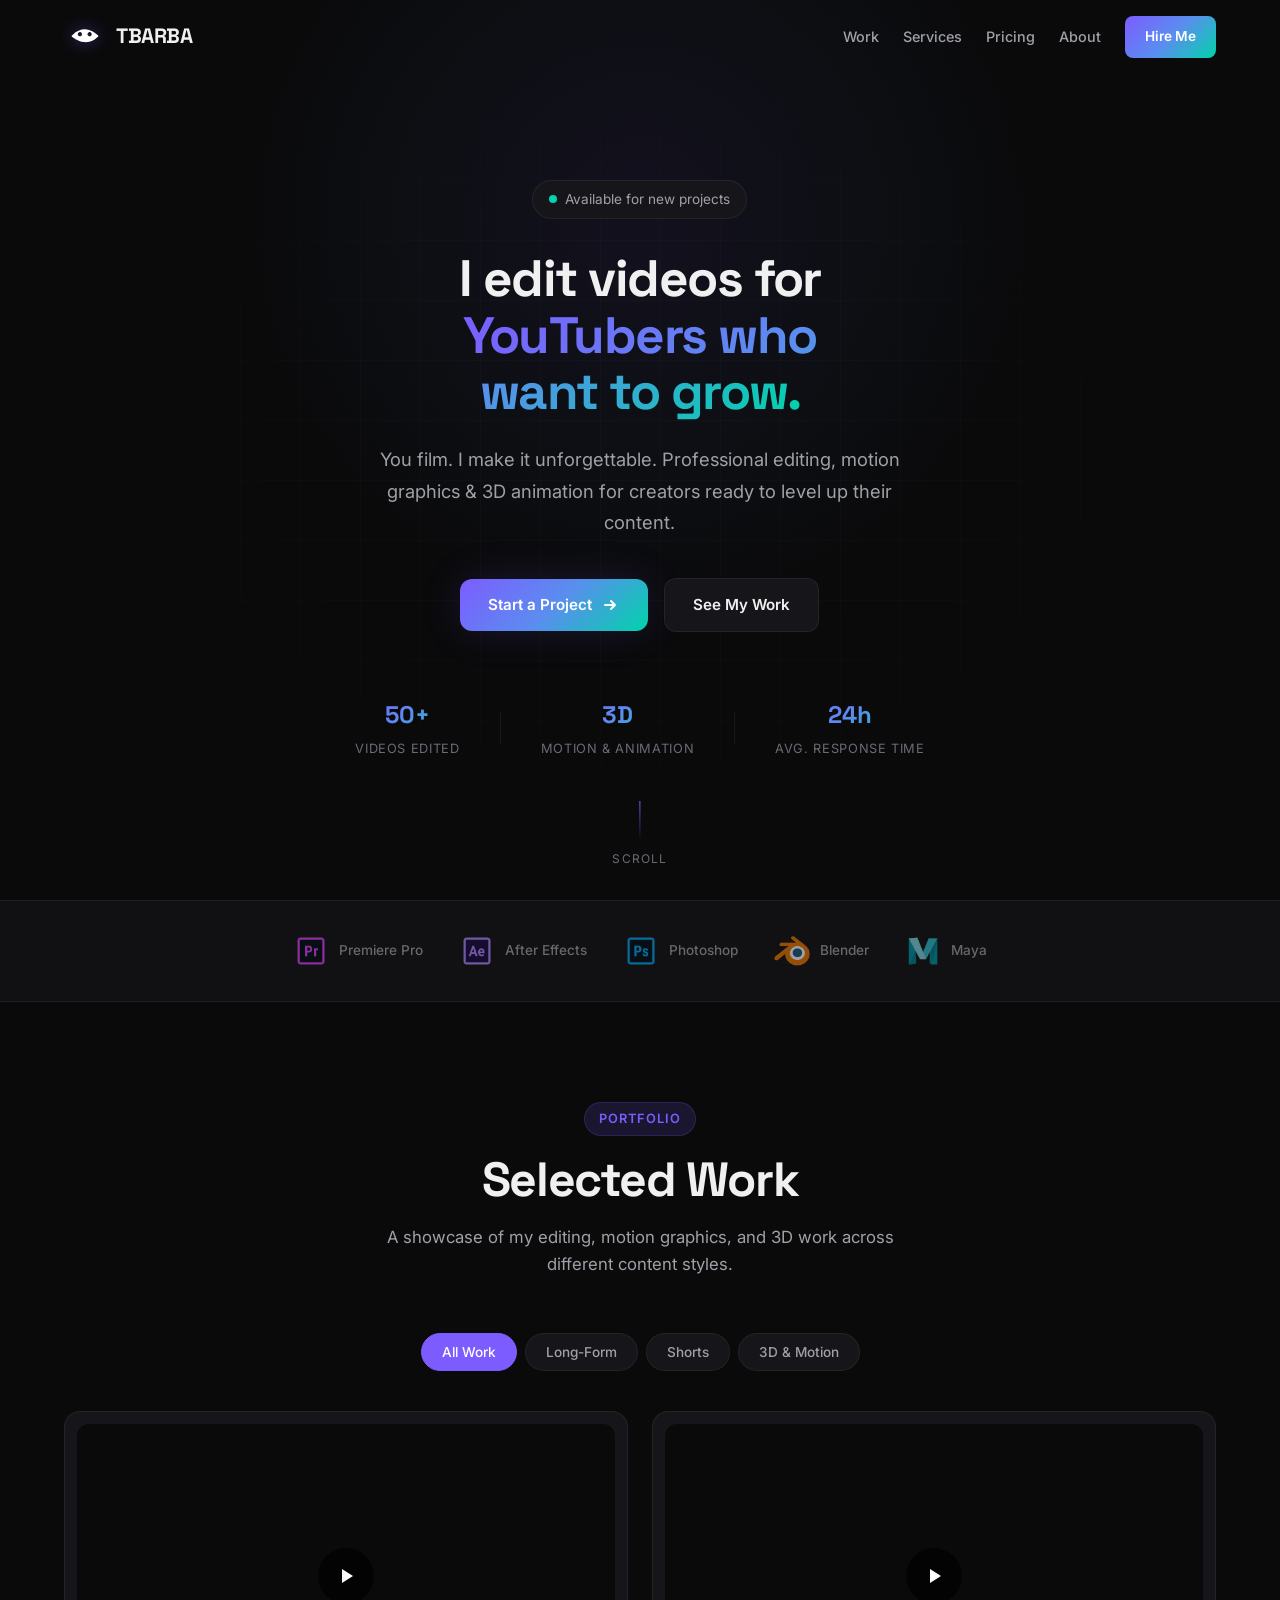
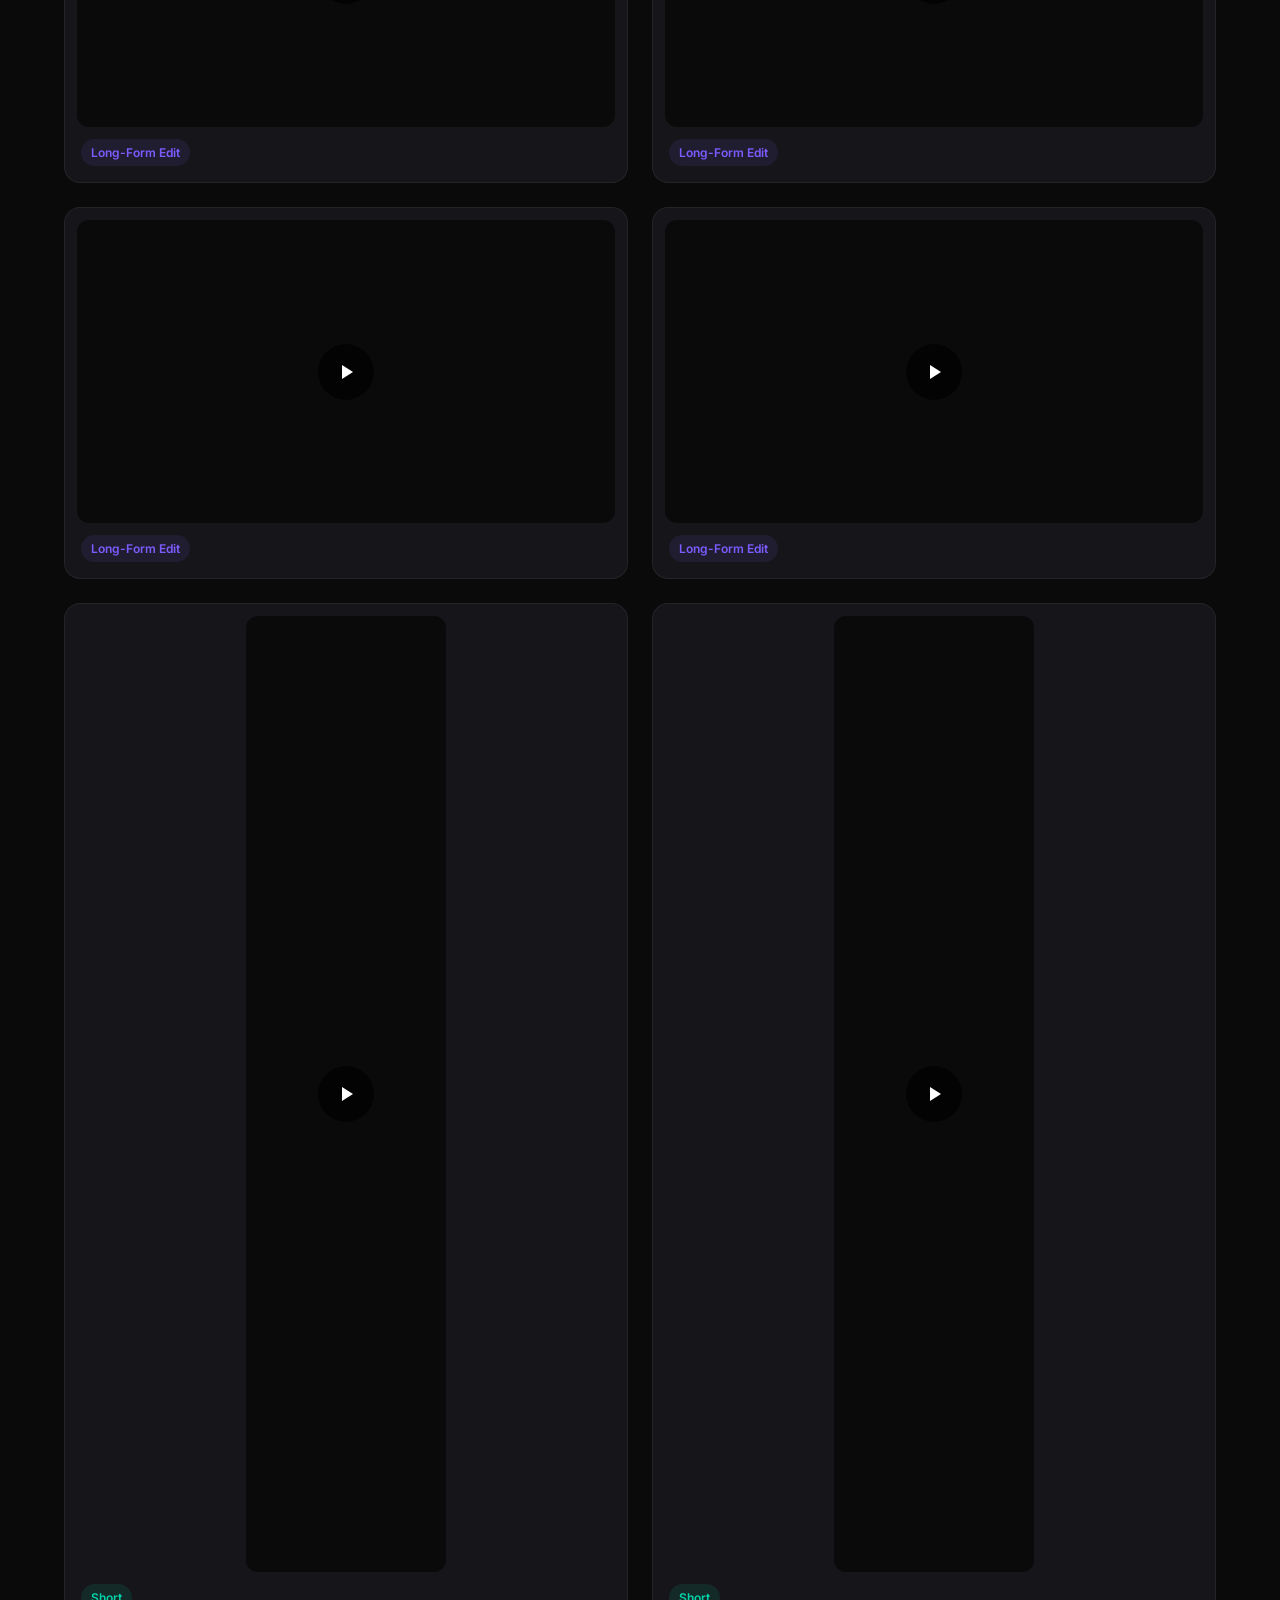
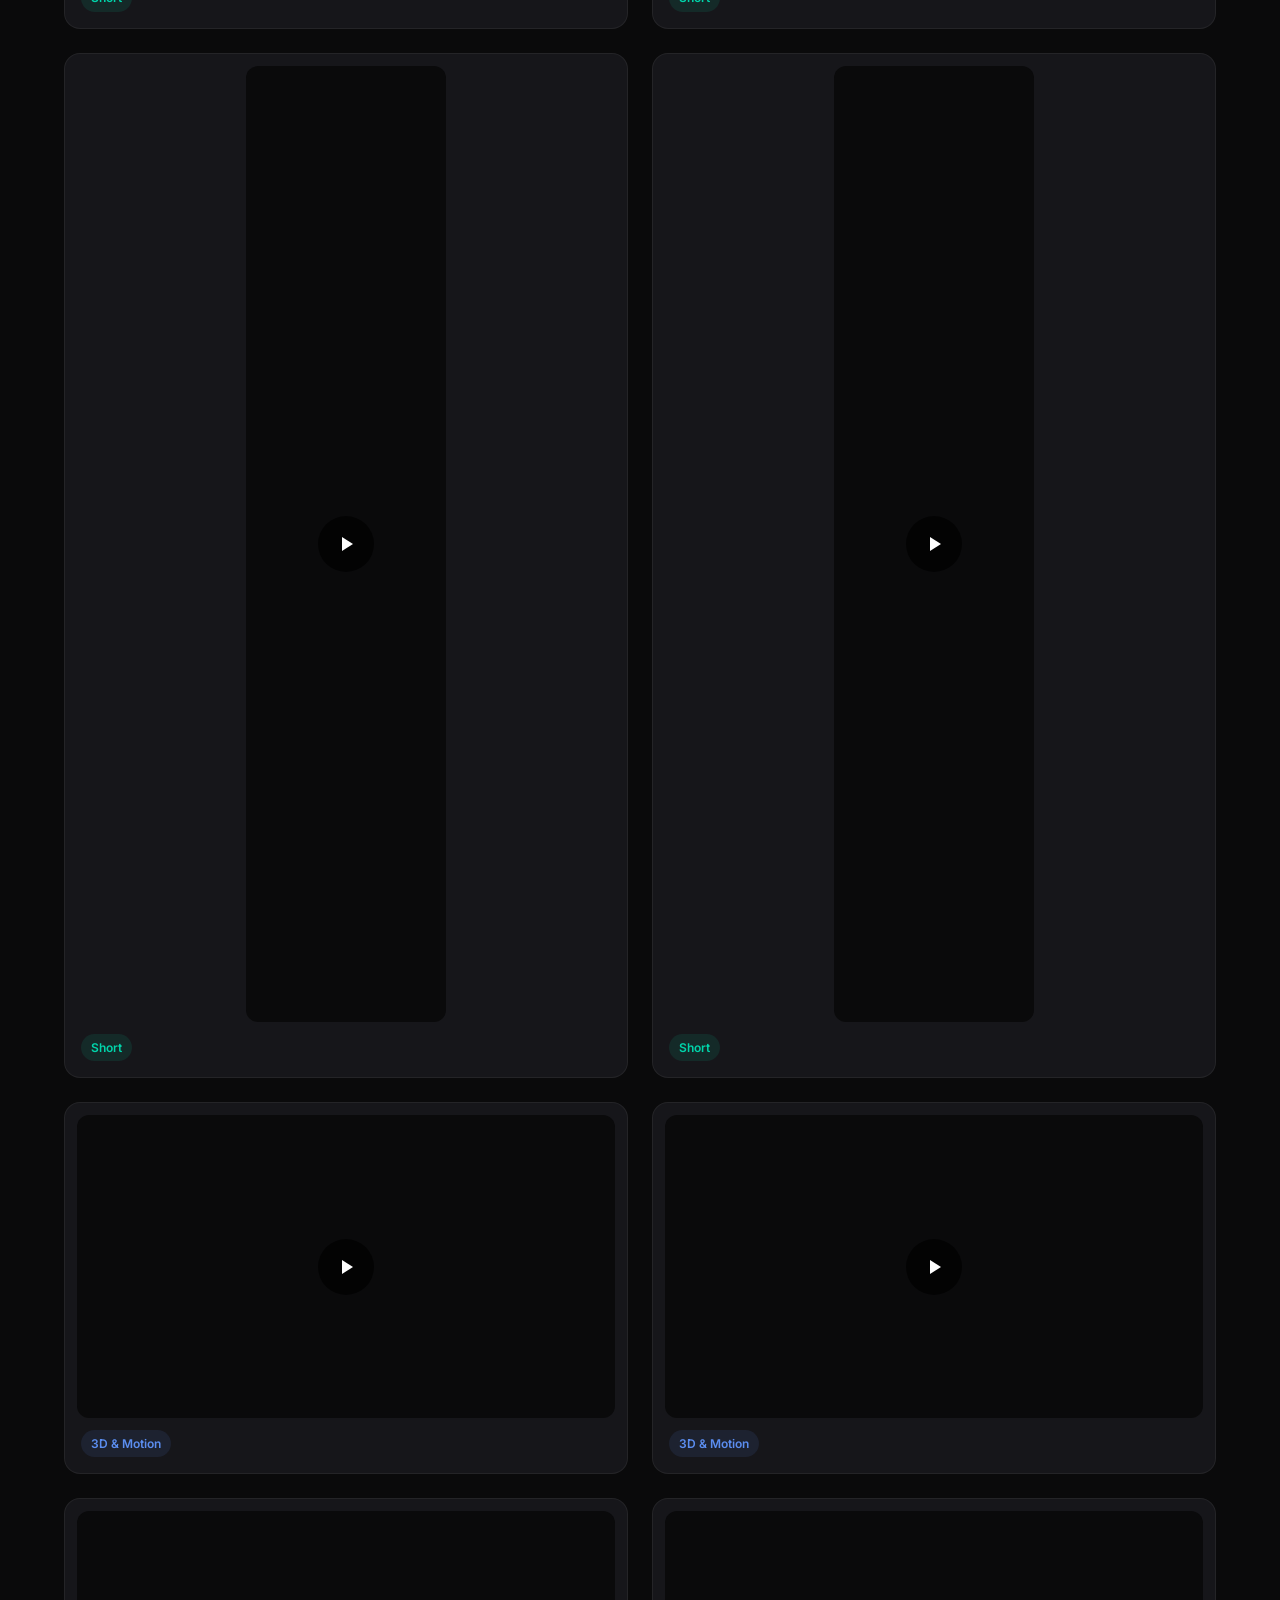
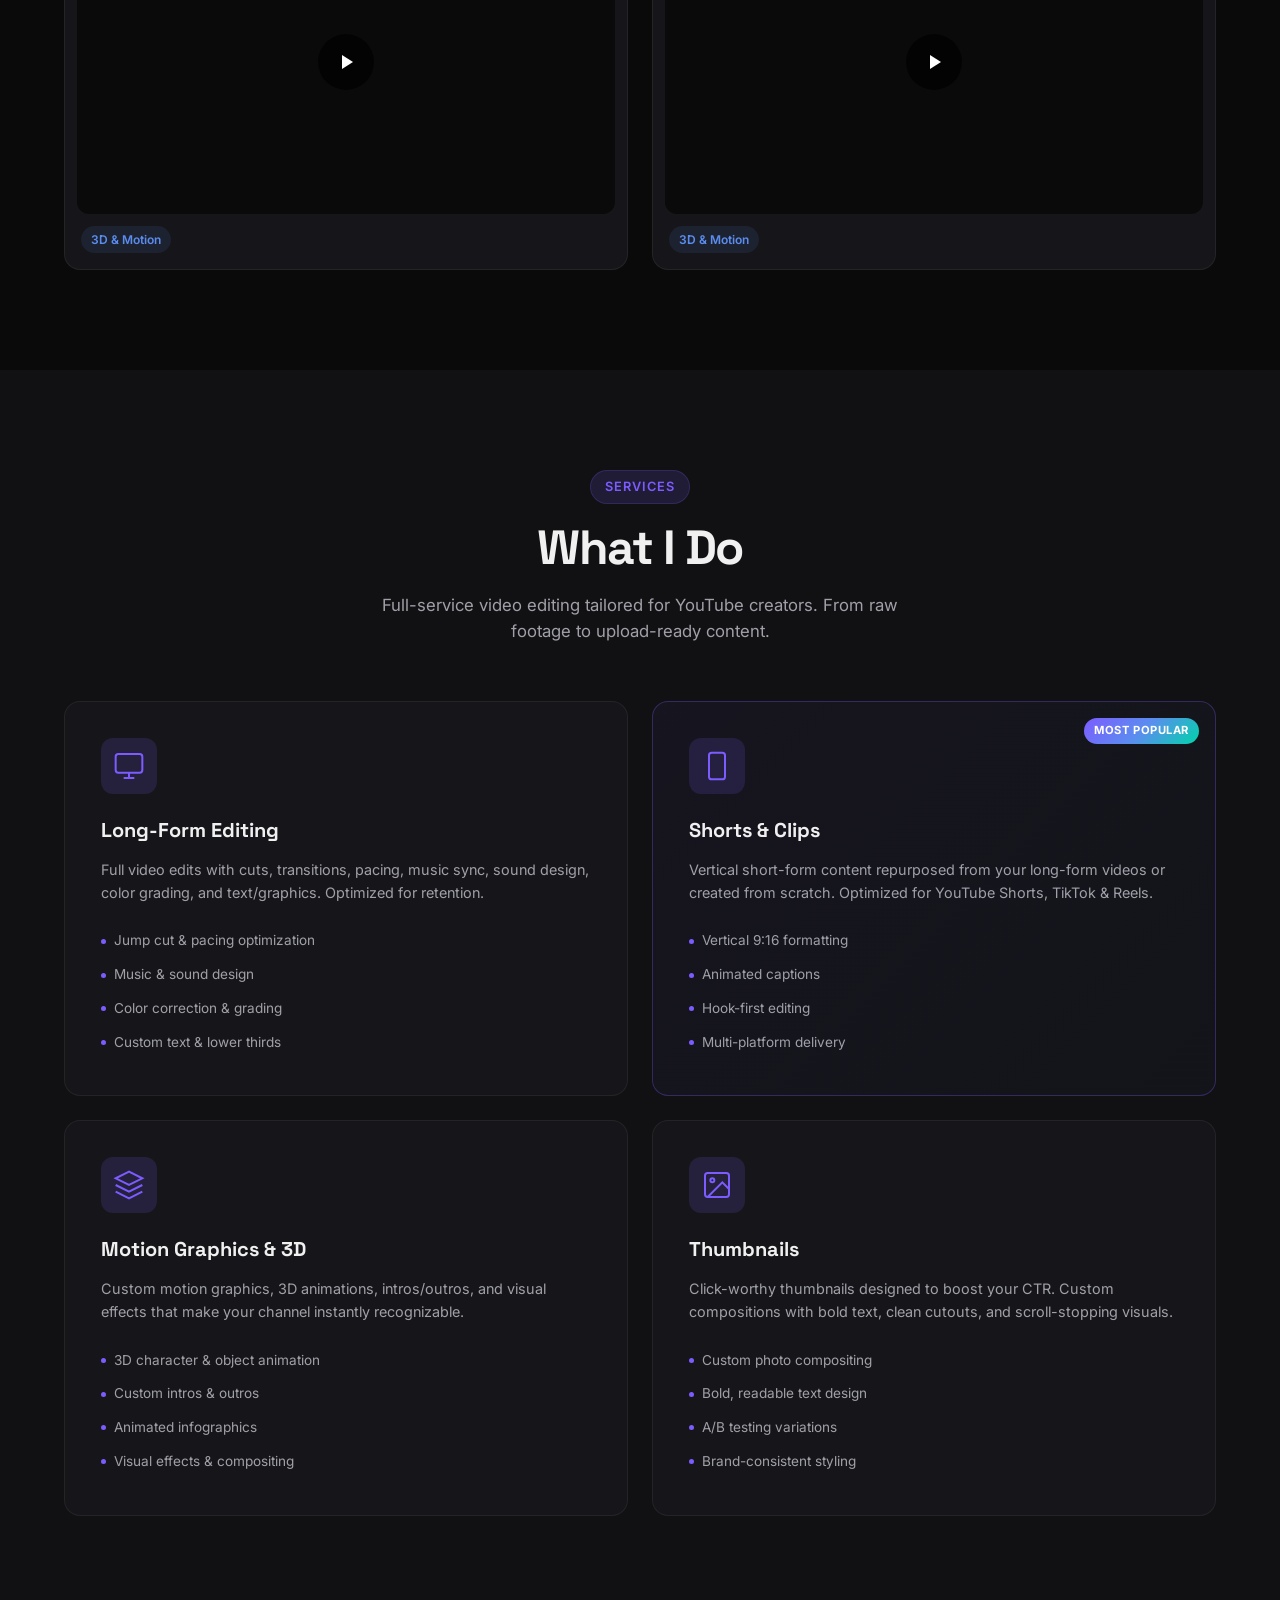
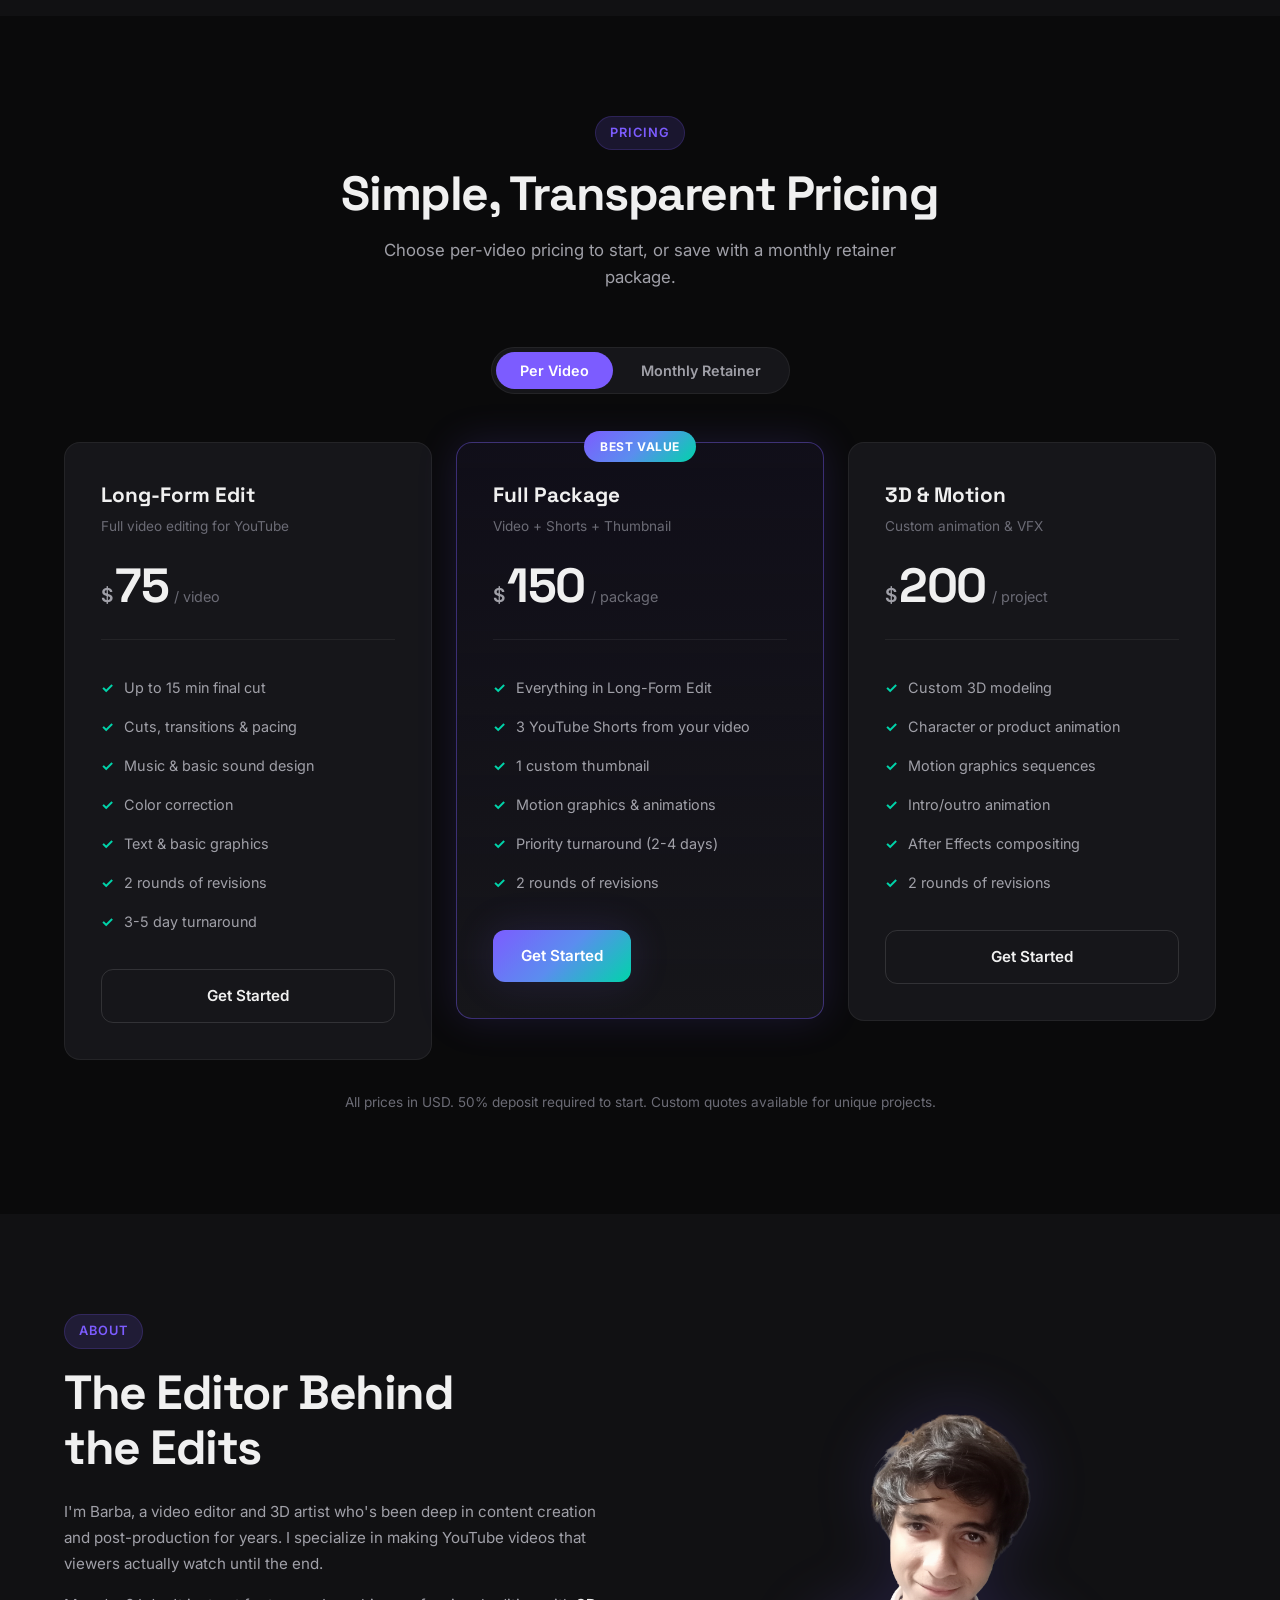
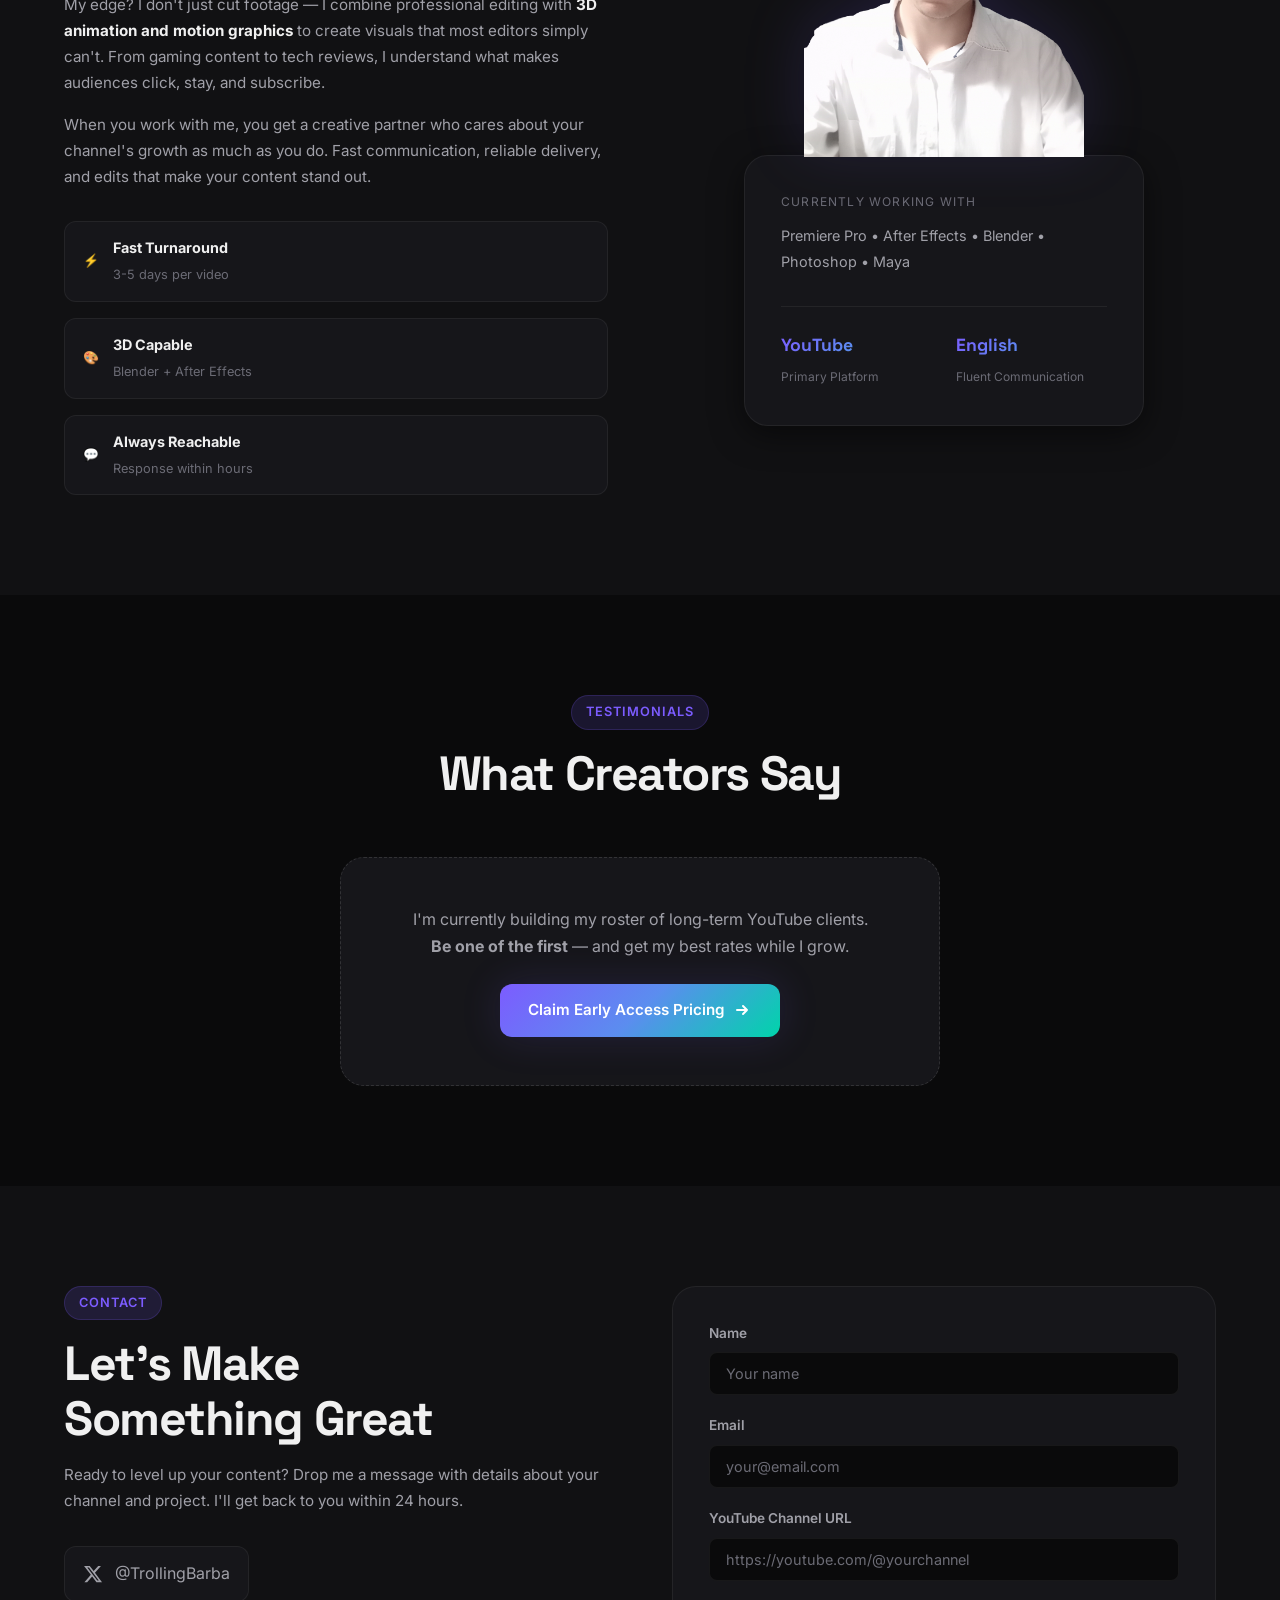
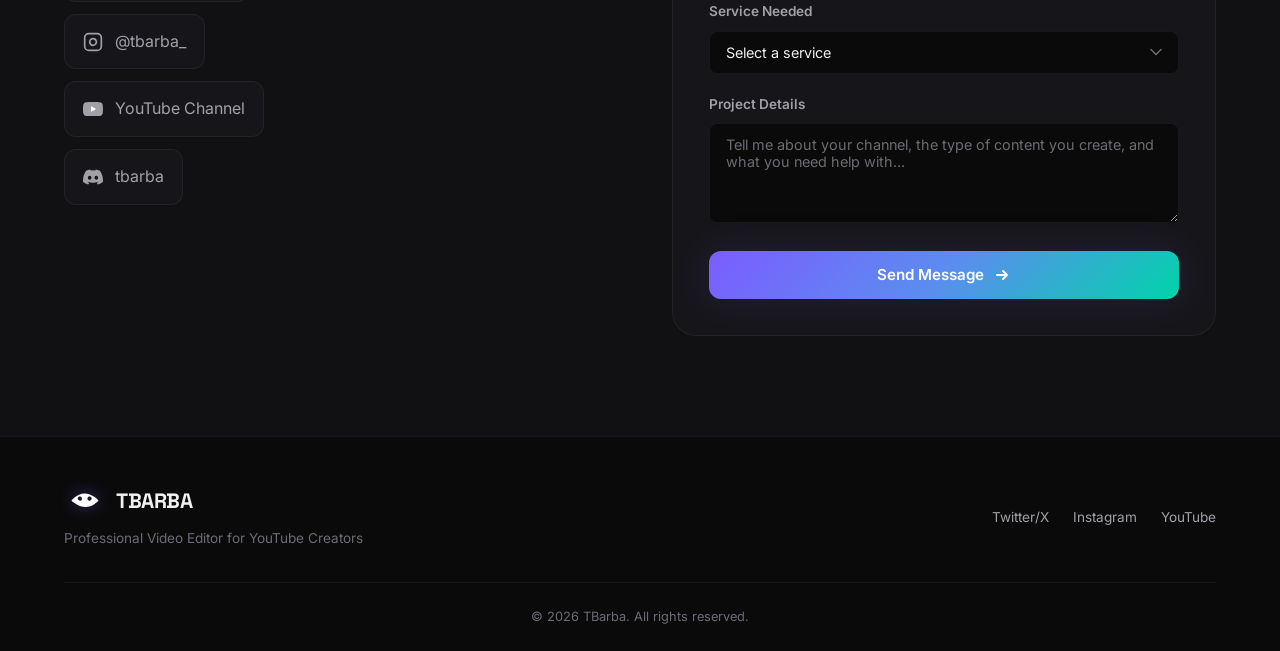
==== commit 7ae7deca: "Refresh brand logo and X/Twitter banner asset - Replace green neon eye SVG with clean white silhouet" ====
--- a/index.html
+++ b/index.html
@@ -10,8 +10,8 @@
     <meta property="og:description" content="You film. I make it unforgettable. Professional editing, motion graphics & 3D for YouTube creators.">
     <meta property="og:type" content="website">
     <meta property="og:image" content="assets/tbarba-logo.jpg">
-    <link rel="icon" type="image/svg+xml" href="assets/tbarba-logo.svg">
-    <link rel="apple-touch-icon" href="assets/tbarba-logo.jpg">
+    <link rel="icon" type="image/svg+xml" href="assets/tbarba-logo.svg?v=2">
+    <link rel="apple-touch-icon" href="assets/tbarba-logo.svg?v=2">
     <link rel="preconnect" href="https://fonts.googleapis.com">
     <link rel="preconnect" href="https://fonts.gstatic.com" crossorigin>
     <link href="https://fonts.googleapis.com/css2?family=Inter:wght@300;400;500;600;700;800;900&family=Space+Grotesk:wght@400;500;600;700&display=swap" rel="stylesheet">
@@ -542,8 +542,10 @@
         <div class="container">
             <div class="footer-content">
                 <div class="footer-brand">
-                    <img src="assets/tbarba-logo.svg" alt="TBarba Logo" class="footer-logo-img">
-                    <span class="logo-text">TBARBA</span>
+                    <div class="footer-brand-row">
+                        <img src="assets/tbarba-logo.svg" alt="TBarba Logo" class="footer-logo-img">
+                        <span class="logo-text">TBARBA</span>
+                    </div>
                     <p>Professional Video Editor for YouTube Creators</p>
                 </div>
                 <div class="footer-links">
--- a/style.css
+++ b/style.css
@@ -171,8 +171,9 @@
 }
 
 .nav-logo-img {
-    width: 38px;
+    width: 42px;
     height: auto;
+    filter: drop-shadow(0 0 8px rgba(124, 92, 255, 0.45));
 }
 
 .logo-text {
@@ -182,10 +183,21 @@
     letter-spacing: -0.02em;
 }
 
+.footer-brand-row {
+    display: flex;
+    align-items: center;
+    gap: 10px;
+    margin-bottom: 10px;
+}
+
 .footer-logo-img {
-    width: 32px;
+    width: 42px;
     height: auto;
-    margin-bottom: 4px;
+    filter: drop-shadow(0 0 8px rgba(124, 92, 255, 0.45));
+}
+
+.footer-brand-row .logo-text {
+    font-size: 1.3rem;
 }
 
 .nav-links {
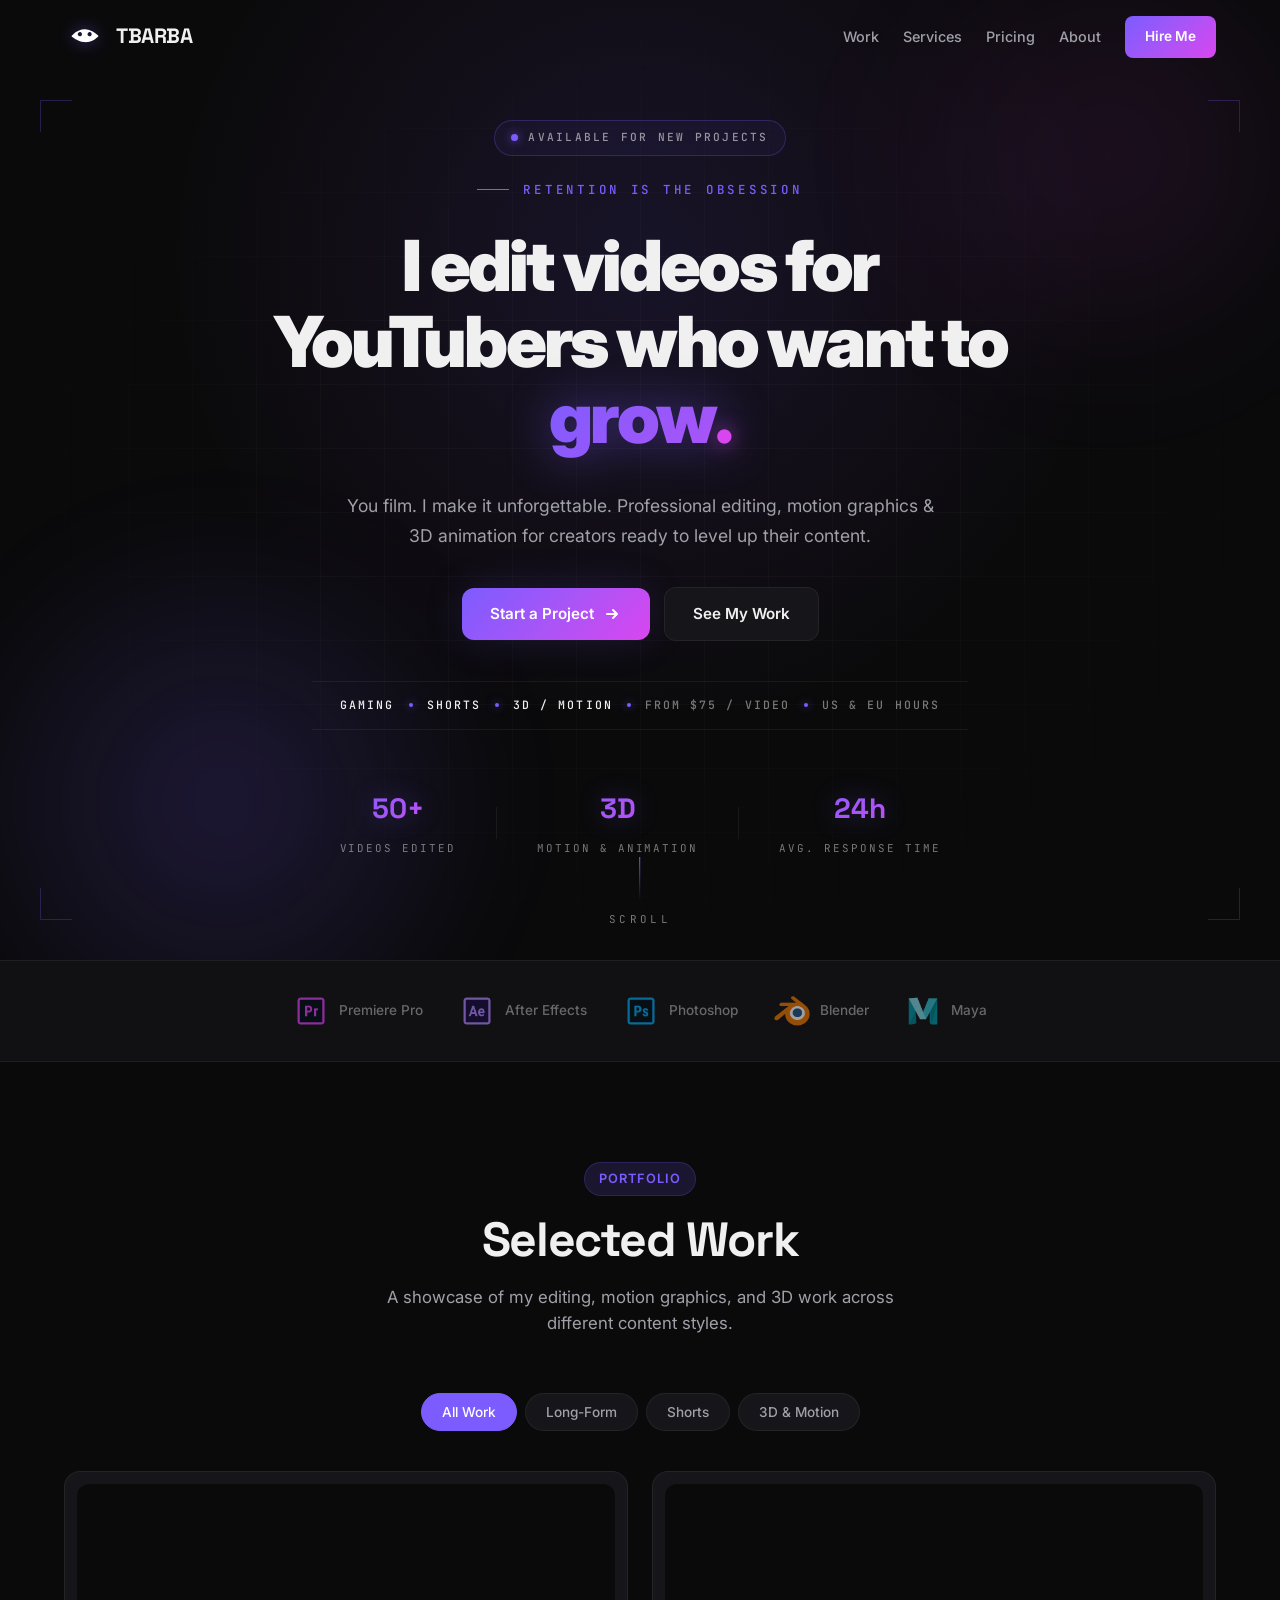
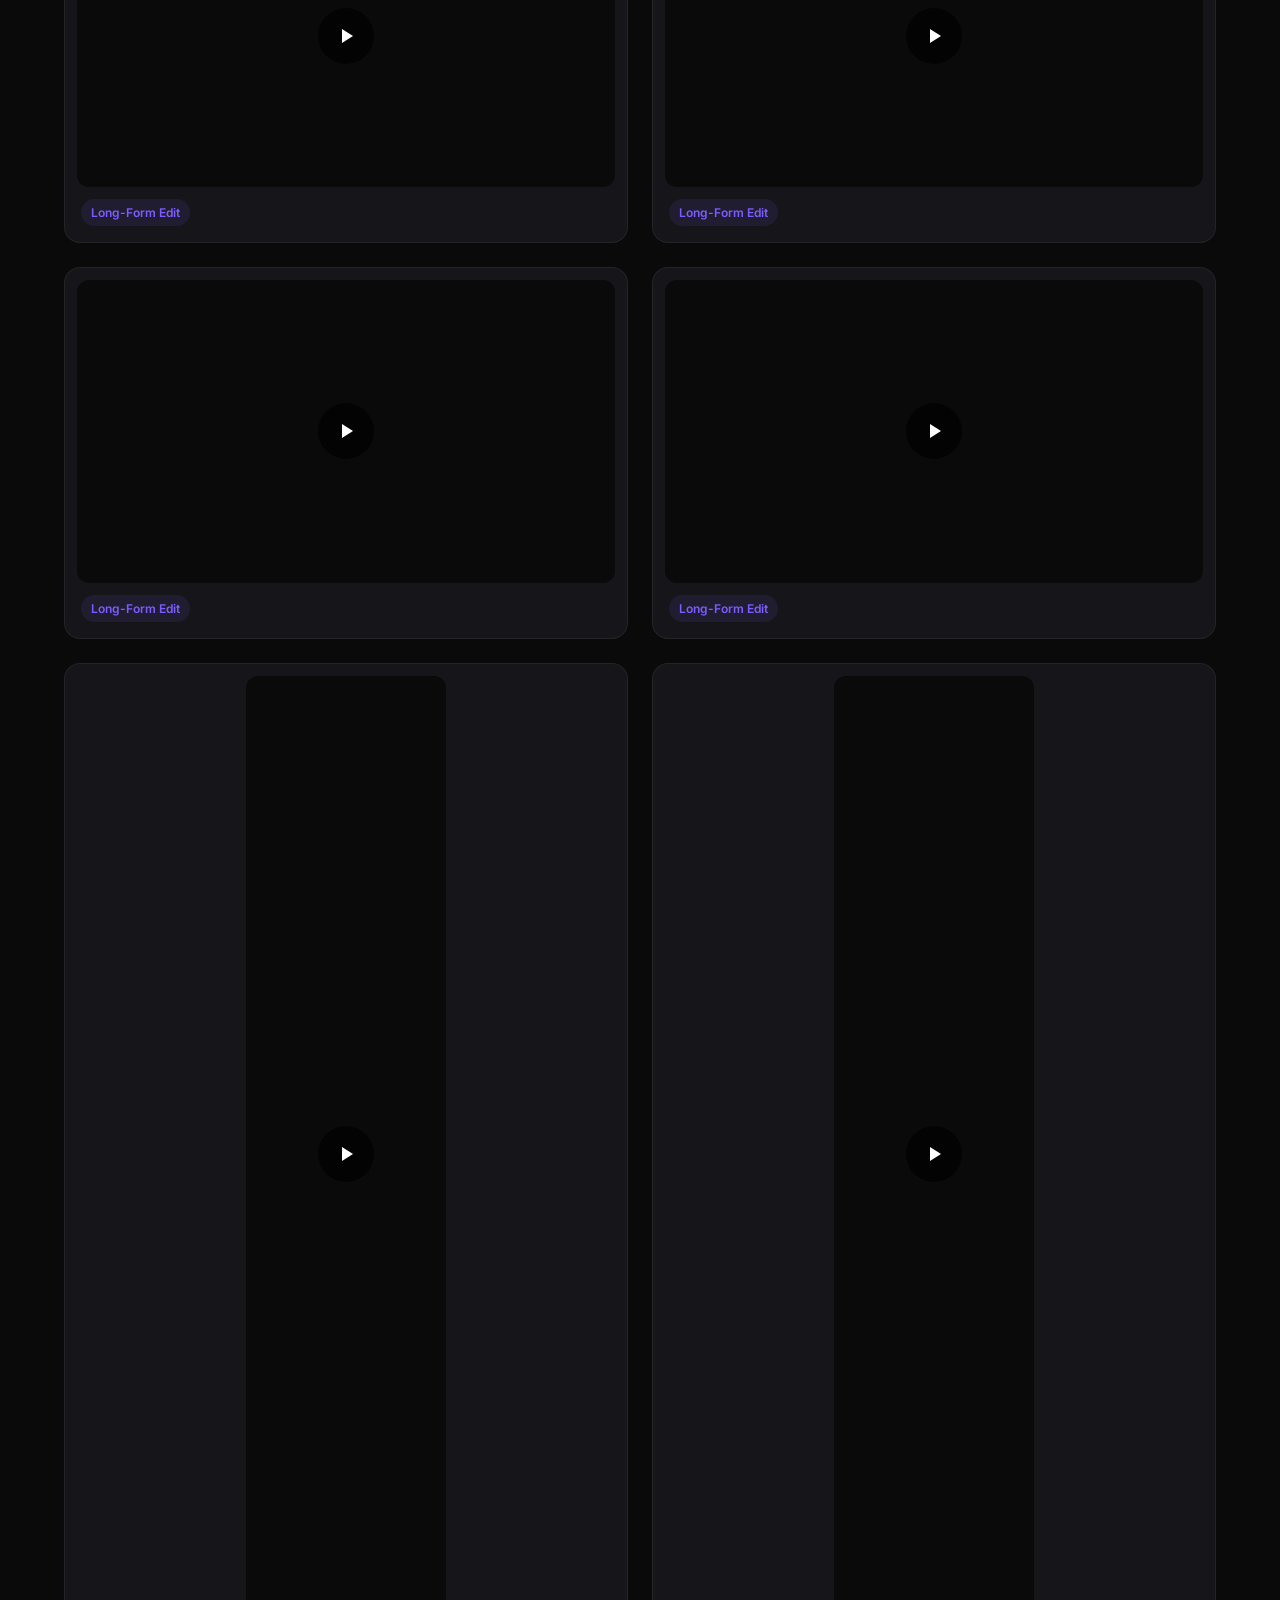
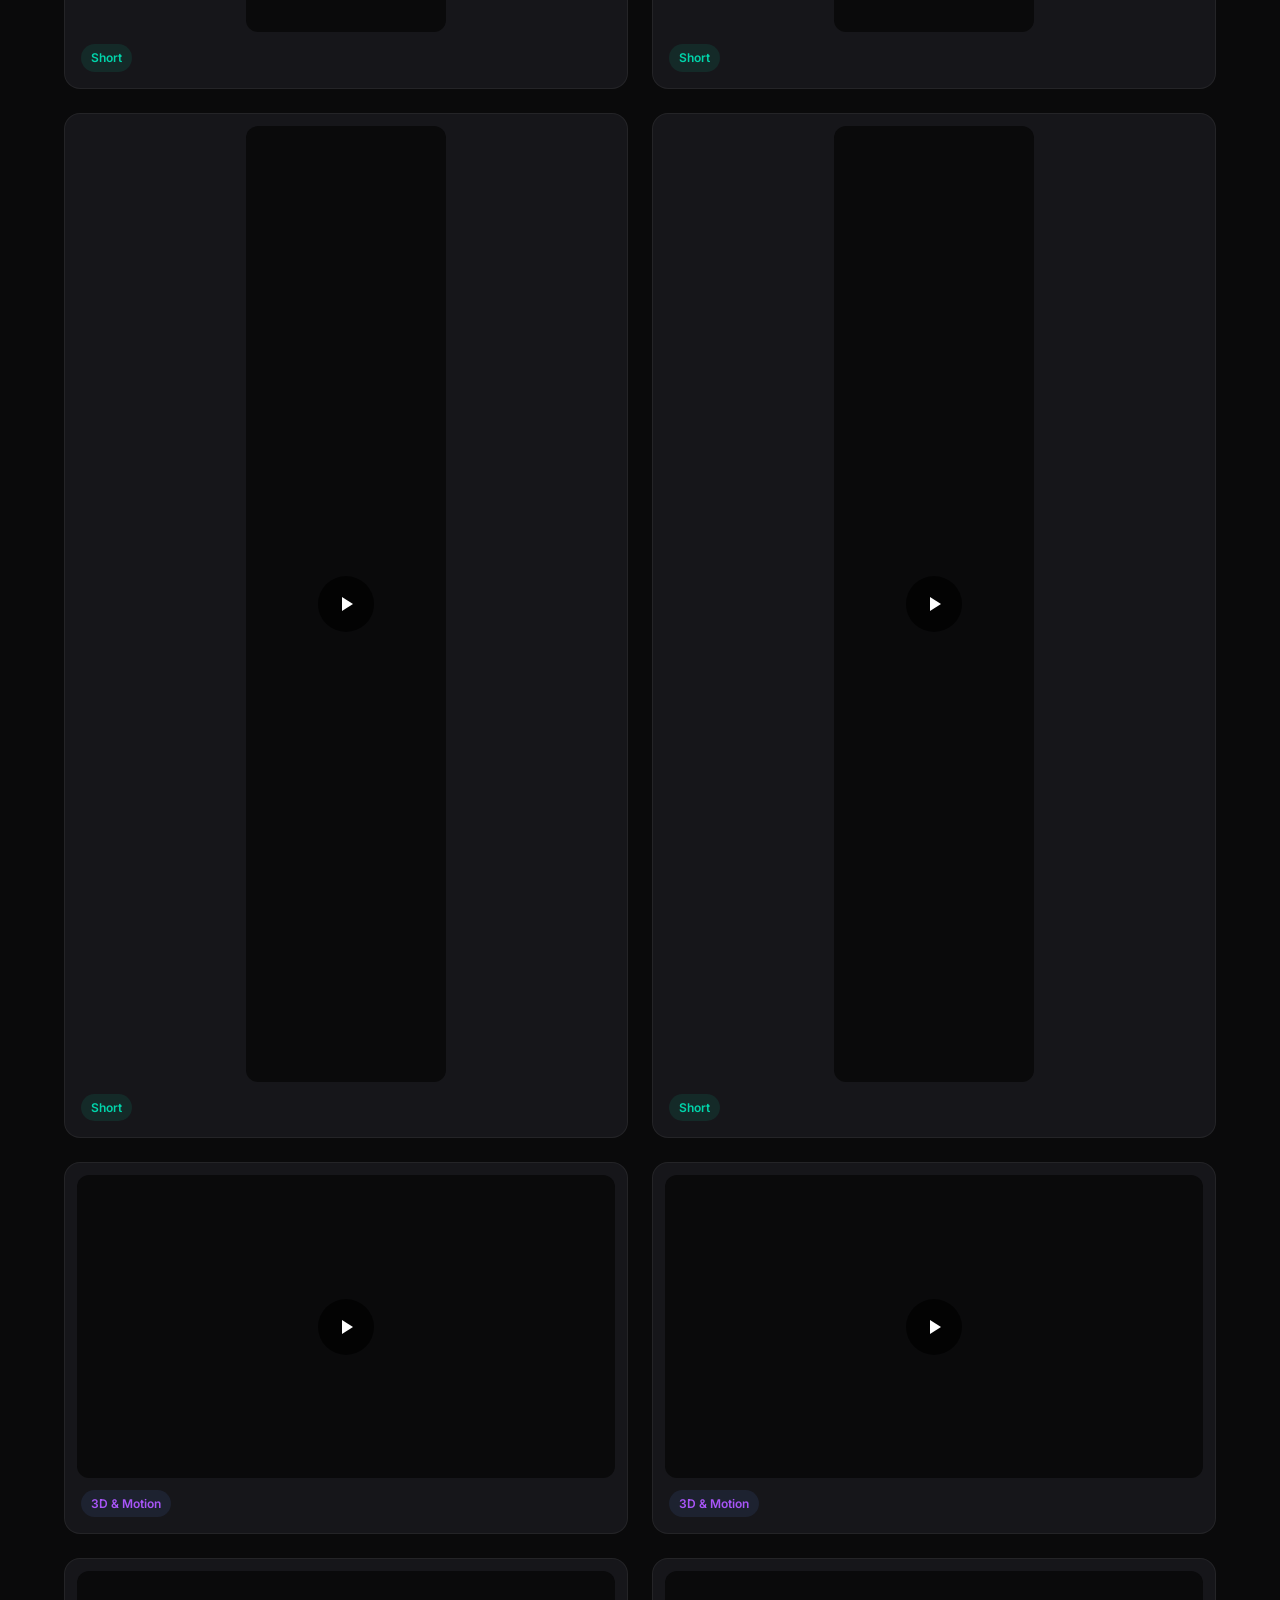
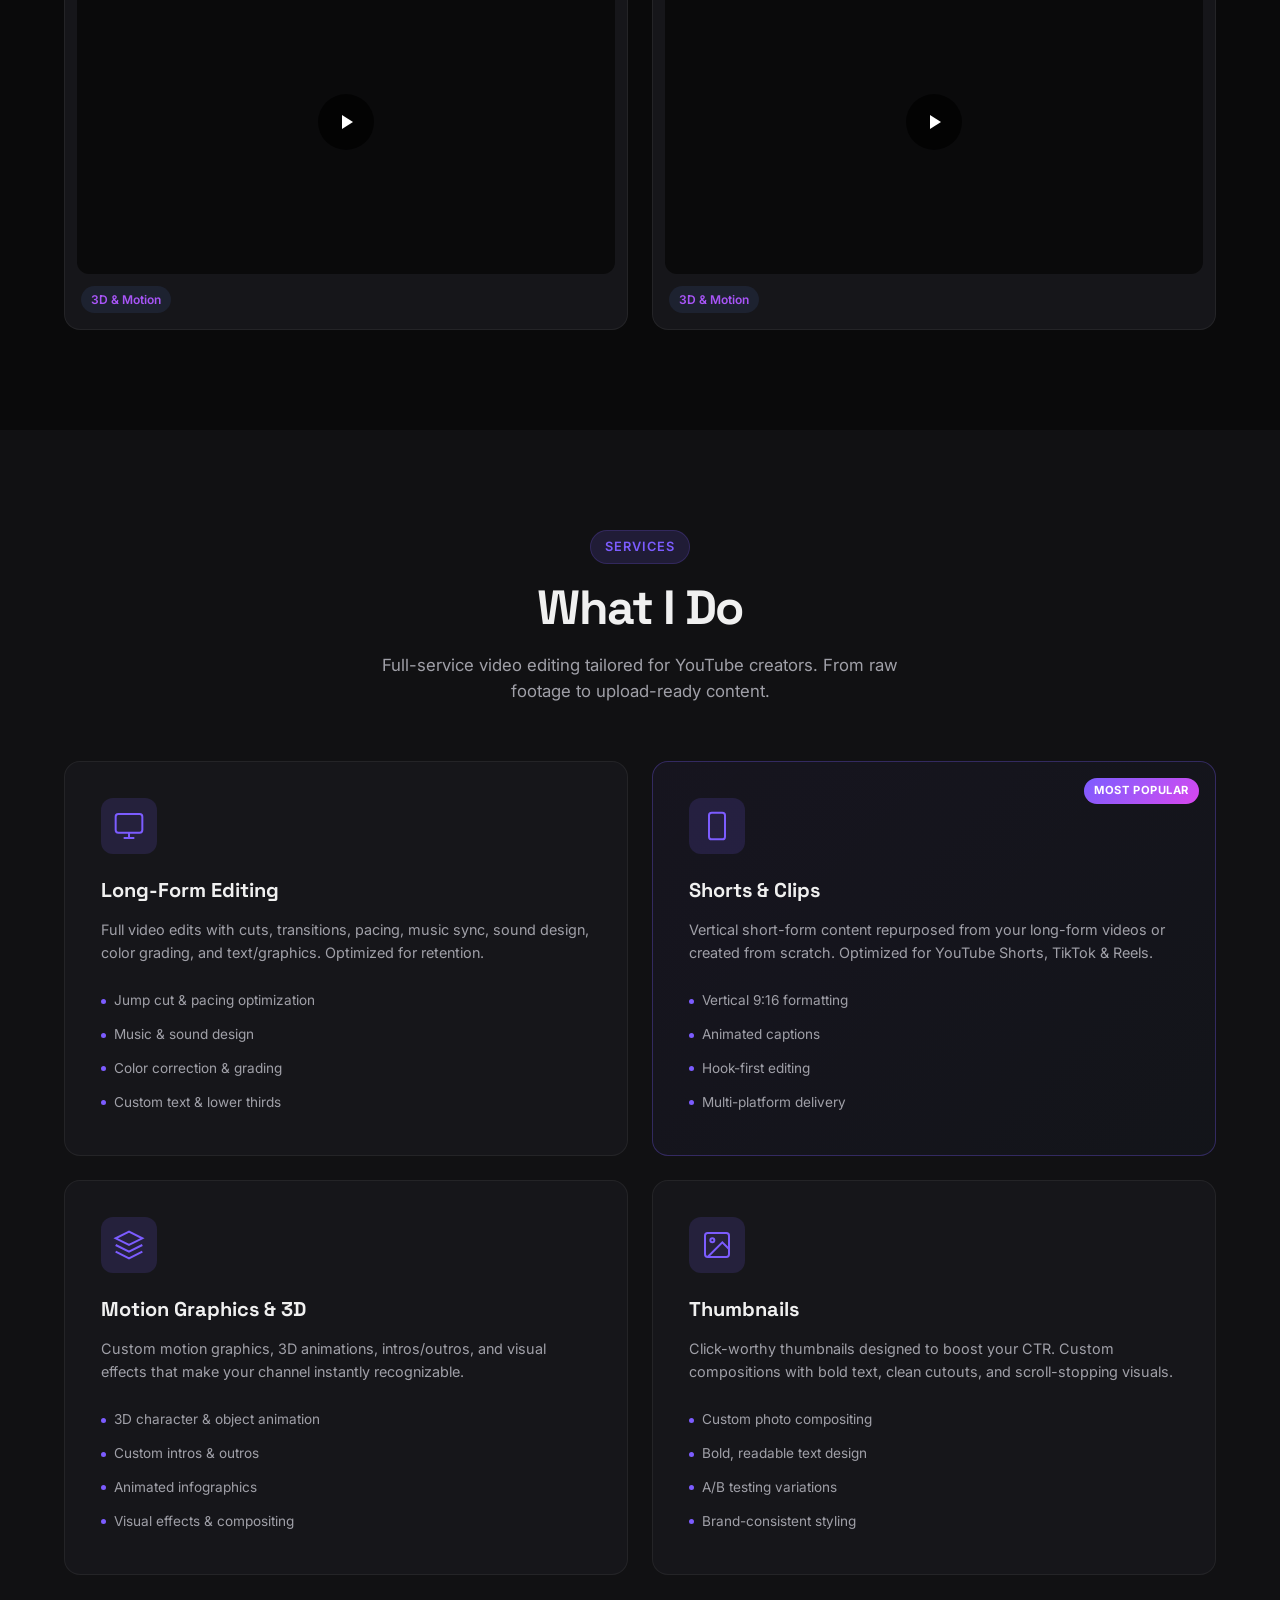
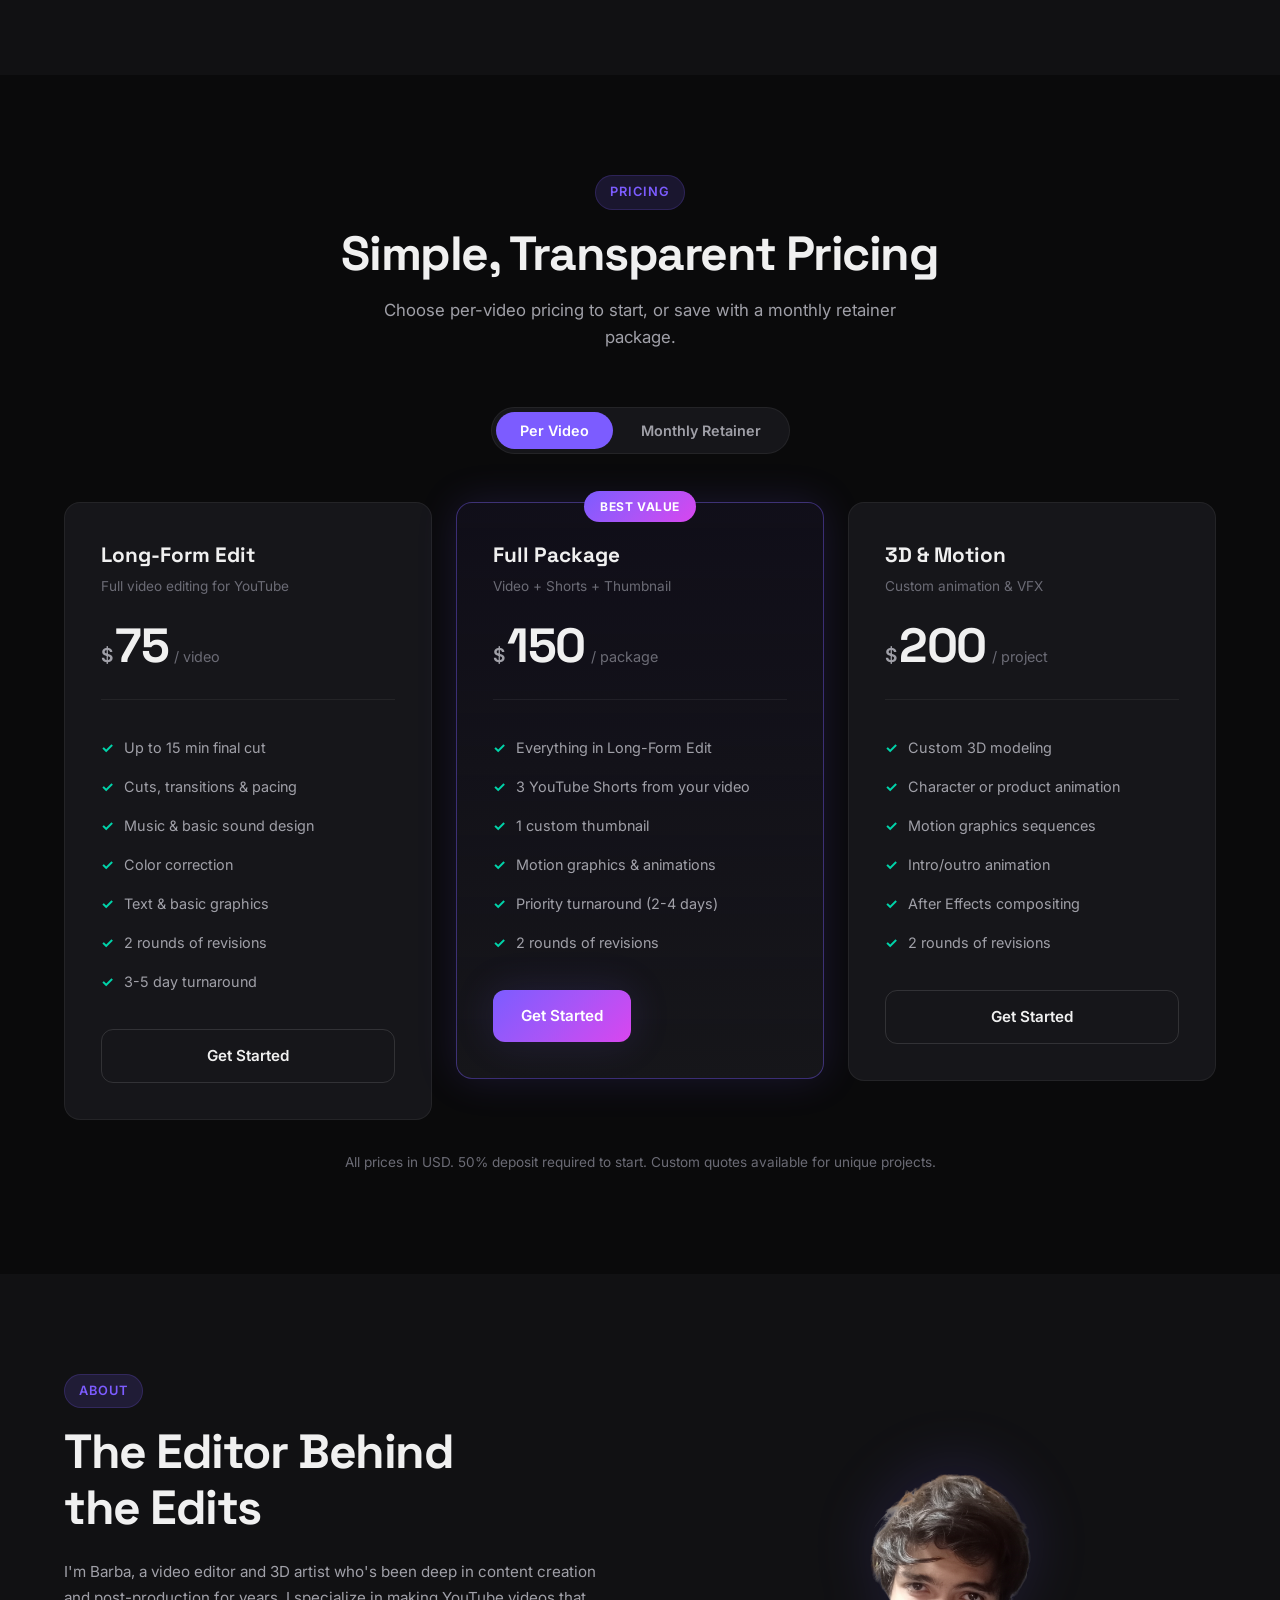
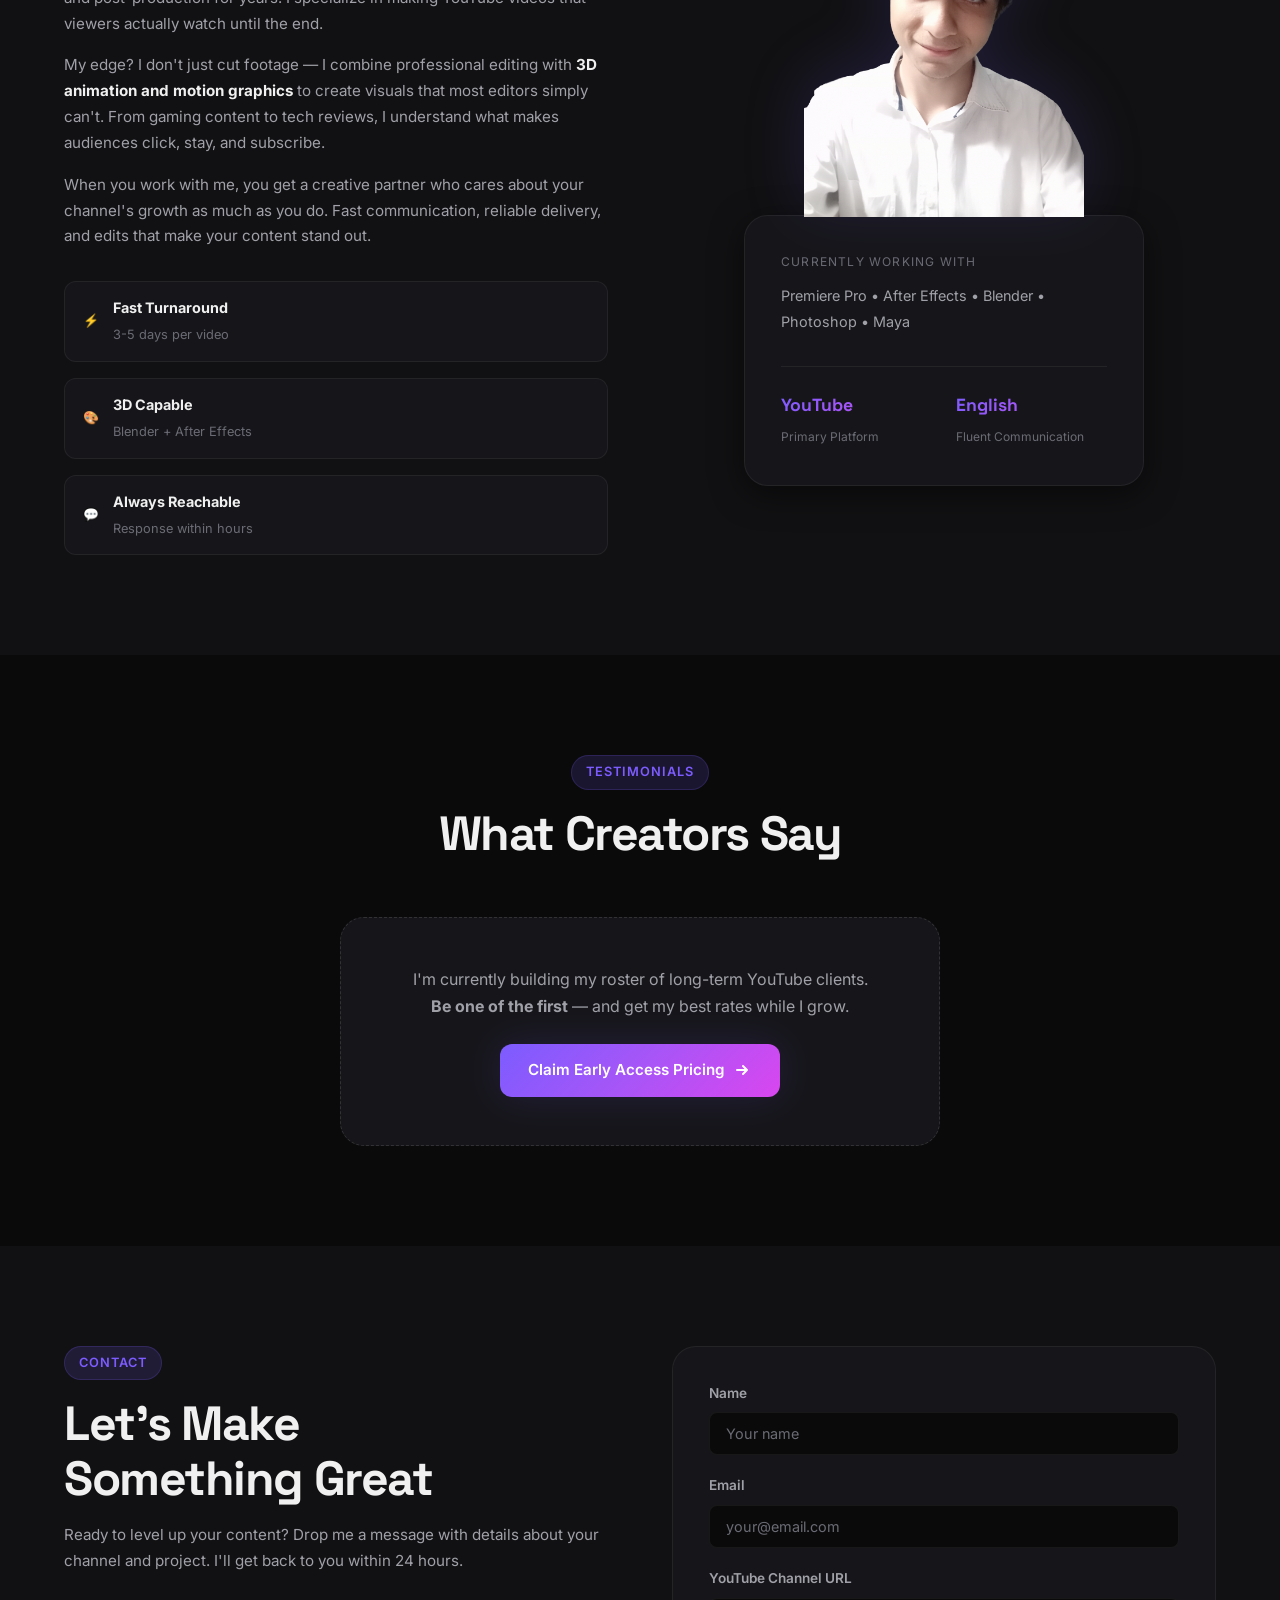
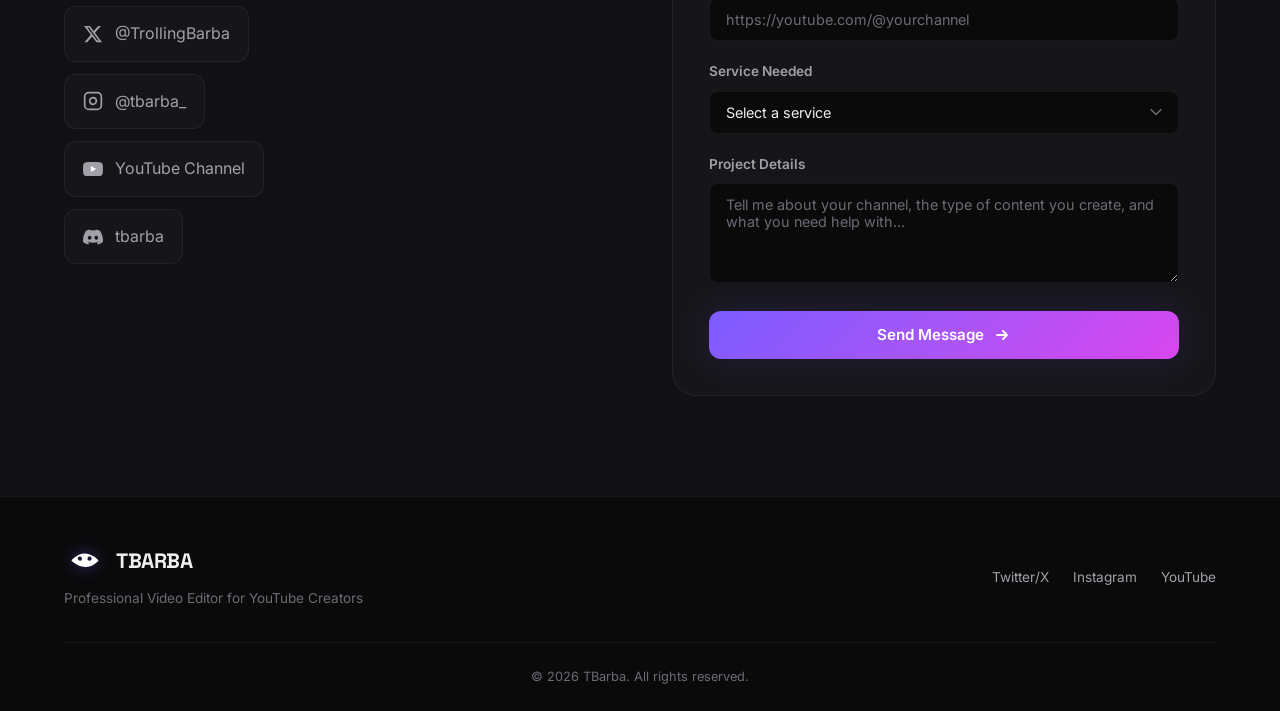
==== commit 5583025c: "Rebrand hero with banner design system Extend the X/Twitter banner's visual language to the portfoli" ====
--- a/index.html
+++ b/index.html
@@ -14,8 +14,8 @@
     <link rel="apple-touch-icon" href="assets/tbarba-logo.svg?v=2">
     <link rel="preconnect" href="https://fonts.googleapis.com">
     <link rel="preconnect" href="https://fonts.gstatic.com" crossorigin>
-    <link href="https://fonts.googleapis.com/css2?family=Inter:wght@300;400;500;600;700;800;900&family=Space+Grotesk:wght@400;500;600;700&display=swap" rel="stylesheet">
-    <link rel="stylesheet" href="style.css">
+    <link href="https://fonts.googleapis.com/css2?family=Inter:wght@300;400;500;600;700;800;900&family=Space+Grotesk:wght@400;500;600;700&family=JetBrains+Mono:wght@400;500;600&display=swap" rel="stylesheet">
+    <link rel="stylesheet" href="style.css?v=4">
 </head>
 <body>
     <!-- Navigation -->
@@ -44,50 +44,72 @@
     <section class="hero" id="hero">
         <div class="hero-bg">
             <div class="hero-gradient"></div>
+            <div class="hero-glow-bl"></div>
+            <div class="hero-glow-tr"></div>
             <div class="hero-grid"></div>
-        </div>
+            <div class="hero-cursor-glow" id="heroCursorGlow"></div>
+        </div>
+        <div class="corner corner-tl"></div>
+        <div class="corner corner-tr"></div>
+        <div class="corner corner-bl"></div>
+        <div class="corner corner-br"></div>
         <div class="hero-content">
             <div class="hero-badge">
                 <span class="badge-dot"></span>
-                Available for new projects
-            </div>
-            <h1 class="hero-title">
-                I edit videos for<br>
-                <span class="hero-title-gradient">YouTubers who<br>want to grow.</span>
+                <span class="badge-text">AVAILABLE FOR NEW PROJECTS</span>
+            </div>
+            <div class="hero-eyebrow">
+                <span class="eyebrow-line"></span>
+                <span>RETENTION IS THE OBSESSION</span>
+            </div>
+            <h1 class="hero-title reveal-words">
+                <span>I</span> <span>edit</span> <span>videos</span> <span>for</span><br>
+                <span>YouTubers</span> <span>who</span> <span>want</span> <span>to</span> <span class="hero-title-gradient">grow<span class="cursor-underscore">.</span></span>
             </h1>
             <p class="hero-subtitle">
                 You film. I make it unforgettable. Professional editing, motion graphics
-                & 3D animation for creators ready to level up their content.
+                &amp; 3D animation for creators ready to level up their content.
             </p>
             <div class="hero-cta">
-                <a href="#contact" class="btn btn-primary">
+                <a href="#contact" class="btn btn-primary magnetic">
                     <span>Start a Project</span>
                     <svg width="20" height="20" viewBox="0 0 20 20" fill="none"><path d="M5 10h10m0 0l-4-4m4 4l-4 4" stroke="currentColor" stroke-width="2" stroke-linecap="round" stroke-linejoin="round"/></svg>
                 </a>
-                <a href="#work" class="btn btn-secondary">
+                <a href="#work" class="btn btn-secondary magnetic">
                     <span>See My Work</span>
                 </a>
             </div>
+            <div class="hero-ticker">
+                <span class="tk-item">GAMING</span>
+                <span class="tk-dot"></span>
+                <span class="tk-item">SHORTS</span>
+                <span class="tk-dot"></span>
+                <span class="tk-item">3D / MOTION</span>
+                <span class="tk-dot"></span>
+                <span class="tk-meta">FROM $75 / VIDEO</span>
+                <span class="tk-dot"></span>
+                <span class="tk-meta">US &amp; EU HOURS</span>
+            </div>
             <div class="hero-stats">
                 <div class="stat">
-                    <span class="stat-number">50+</span>
+                    <span class="stat-number" data-count="50" data-suffix="+">50+</span>
                     <span class="stat-label">Videos Edited</span>
                 </div>
                 <div class="stat-divider"></div>
                 <div class="stat">
                     <span class="stat-number">3D</span>
-                    <span class="stat-label">Motion & Animation</span>
+                    <span class="stat-label">Motion &amp; Animation</span>
                 </div>
                 <div class="stat-divider"></div>
                 <div class="stat">
-                    <span class="stat-number">24h</span>
+                    <span class="stat-number" data-count="24" data-suffix="h">24h</span>
                     <span class="stat-label">Avg. Response Time</span>
                 </div>
             </div>
         </div>
         <div class="hero-scroll">
             <div class="scroll-line"></div>
-            <span>Scroll</span>
+            <span>SCROLL</span>
         </div>
     </section>
 
@@ -560,6 +582,6 @@
         </div>
     </footer>
 
-    <script src="script.js"></script>
+    <script src="script.js?v=2"></script>
 </body>
 </html>
--- a/style.css
+++ b/style.css
@@ -15,12 +15,18 @@
     --text-muted: #6b6b75;
 
     --accent-primary: #7c5cff;
-    --accent-secondary: #5b8def;
-    --accent-gradient: linear-gradient(135deg, #7c5cff 0%, #5b8def 50%, #00d4aa 100%);
+    --accent-secondary: #a855f7;
+    --accent-tertiary: #d946ef;
+    --accent-gradient: linear-gradient(135deg, #7c5cff 0%, #a855f7 50%, #d946ef 100%);
     --accent-glow: rgba(124, 92, 255, 0.15);
+    --accent-glow-strong: rgba(124, 92, 255, 0.45);
+
+    --text-label: rgba(255, 255, 255, 0.55);
+    --text-meta: rgba(255, 255, 255, 0.45);
 
     --border-color: rgba(255, 255, 255, 0.06);
     --border-hover: rgba(255, 255, 255, 0.12);
+    --border-purple: rgba(124, 92, 255, 0.25);
 
     --radius-sm: 8px;
     --radius-md: 12px;
@@ -31,9 +37,11 @@
     --shadow-md: 0 4px 12px rgba(0,0,0,0.4);
     --shadow-lg: 0 8px 32px rgba(0,0,0,0.5);
     --shadow-glow: 0 0 40px rgba(124, 92, 255, 0.15);
+    --shadow-purple: 0 0 24px rgba(124, 92, 255, 0.45);
 
     --font-primary: 'Inter', -apple-system, BlinkMacSystemFont, sans-serif;
     --font-display: 'Space Grotesk', 'Inter', sans-serif;
+    --font-mono: 'JetBrains Mono', 'Courier New', monospace;
 
     --transition-fast: 0.15s ease;
     --transition-base: 0.3s ease;
@@ -271,7 +279,7 @@
     align-items: center;
     justify-content: center;
     overflow: hidden;
-    padding: 120px 24px 80px;
+    padding: 120px 24px 100px;
 }
 
 .hero-bg {
@@ -286,9 +294,31 @@
     top: -20%;
     left: 50%;
     transform: translateX(-50%);
-    width: min(800px, 100vw);
-    height: 800px;
-    background: radial-gradient(circle, rgba(124, 92, 255, 0.08) 0%, rgba(91, 141, 239, 0.04) 40%, transparent 70%);
+    width: min(1000px, 100vw);
+    height: 900px;
+    background: radial-gradient(circle, rgba(124, 92, 255, 0.12) 0%, rgba(168, 85, 247, 0.05) 40%, transparent 70%);
+    pointer-events: none;
+}
+
+.hero-glow-bl {
+    position: absolute;
+    bottom: -20%;
+    left: -10%;
+    width: 700px;
+    height: 700px;
+    background: radial-gradient(circle, rgba(124, 92, 255, 0.18) 0%, transparent 60%);
+    filter: blur(40px);
+    pointer-events: none;
+}
+
+.hero-glow-tr {
+    position: absolute;
+    top: -15%;
+    right: -10%;
+    width: 600px;
+    height: 600px;
+    background: radial-gradient(circle, rgba(217, 70, 239, 0.10) 0%, transparent 60%);
+    filter: blur(50px);
     pointer-events: none;
 }
 
@@ -296,105 +326,220 @@
     position: absolute;
     inset: 0;
     background-image:
-        linear-gradient(rgba(255,255,255,0.02) 1px, transparent 1px),
-        linear-gradient(90deg, rgba(255,255,255,0.02) 1px, transparent 1px);
-    background-size: 60px 60px;
-    mask-image: radial-gradient(ellipse at center, black 30%, transparent 70%);
-    -webkit-mask-image: radial-gradient(ellipse at center, black 30%, transparent 70%);
-}
+        linear-gradient(rgba(255,255,255,0.025) 1px, transparent 1px),
+        linear-gradient(90deg, rgba(255,255,255,0.025) 1px, transparent 1px);
+    background-size: 64px 64px;
+    mask-image: radial-gradient(ellipse at center, black 35%, transparent 75%);
+    -webkit-mask-image: radial-gradient(ellipse at center, black 35%, transparent 75%);
+}
+
+.hero-cursor-glow {
+    position: absolute;
+    width: 500px;
+    height: 500px;
+    left: 0;
+    top: 0;
+    transform: translate(-9999px, -9999px);
+    background: radial-gradient(circle, rgba(124, 92, 255, 0.28) 0%, rgba(217, 70, 239, 0.08) 40%, transparent 65%);
+    filter: blur(30px);
+    pointer-events: none;
+    opacity: 0;
+    transition: opacity 0.4s ease;
+    will-change: transform, opacity;
+}
+
+.hero:hover .hero-cursor-glow {
+    opacity: 1;
+}
+
+/* Corner accents */
+.corner {
+    position: absolute;
+    width: 32px;
+    height: 32px;
+    z-index: 2;
+    pointer-events: none;
+}
+.corner-tl { top: 100px; left: 40px; border-top: 1px solid var(--border-purple); border-left: 1px solid var(--border-purple); }
+.corner-tr { top: 100px; right: 40px; border-top: 1px solid var(--border-purple); border-right: 1px solid var(--border-purple); }
+.corner-bl { bottom: 40px; left: 40px; border-bottom: 1px solid var(--border-purple); border-left: 1px solid var(--border-purple); }
+.corner-br { bottom: 40px; right: 40px; border-bottom: 1px solid var(--border-purple); border-right: 1px solid var(--border-purple); }
 
 .hero-content {
     position: relative;
     z-index: 1;
     text-align: center;
-    max-width: 800px;
-}
-
+    max-width: 900px;
+}
+
+/* Restyled badge — mono + glowing dot */
 .hero-badge {
+    display: flex;
+    width: fit-content;
+    margin: 0 auto 24px;
+    align-items: center;
+    gap: 10px;
+    padding: 8px 16px;
+    background: rgba(124, 92, 255, 0.06);
+    border: 1px solid var(--border-purple);
+    border-radius: 100px;
+    font-family: var(--font-mono);
+    font-size: 0.7rem;
+    font-weight: 500;
+    letter-spacing: 0.2em;
+    color: var(--text-label);
+}
+
+.badge-dot {
+    width: 7px;
+    height: 7px;
+    background: var(--accent-primary);
+    border-radius: 50%;
+    box-shadow: 0 0 10px rgba(124, 92, 255, 0.8);
+    animation: pulsePurple 2s ease infinite;
+}
+
+@keyframes pulsePurple {
+    0%, 100% { opacity: 1; box-shadow: 0 0 0 0 rgba(124, 92, 255, 0.5), 0 0 10px rgba(124, 92, 255, 0.8); }
+    50% { opacity: 0.7; box-shadow: 0 0 0 8px rgba(124, 92, 255, 0), 0 0 14px rgba(124, 92, 255, 0.9); }
+}
+
+/* Eyebrow — matches banner */
+.hero-eyebrow {
+    display: flex;
+    width: fit-content;
+    margin: 0 auto 28px;
+    align-items: center;
+    gap: 14px;
+    font-family: var(--font-mono);
+    font-size: 0.78rem;
+    font-weight: 500;
+    letter-spacing: 0.3em;
+    color: var(--accent-primary);
+    text-transform: uppercase;
+}
+
+.eyebrow-line {
+    display: inline-block;
+    width: 32px;
+    height: 1px;
+    background: var(--accent-primary);
+}
+
+.hero-title {
+    font-family: var(--font-primary);
+    font-size: clamp(2.4rem, 5.5vw, 4.8rem);
+    font-weight: 900;
+    line-height: 1.08;
+    letter-spacing: -0.04em;
+    margin-bottom: 28px;
+    padding-bottom: 0.1em;
+}
+
+.hero-title span {
+    display: inline-block;
+}
+
+.hero-title-gradient {
+    background: linear-gradient(135deg, #7c5cff 0%, #a855f7 50%, #d946ef 100%);
+    background-size: 200% 100%;
+    background-position: 0% 50%;
+    -webkit-background-clip: text;
+    -webkit-text-fill-color: transparent;
+    background-clip: text;
+    filter: drop-shadow(0 0 24px rgba(124, 92, 255, 0.45));
+    position: relative;
+    padding: 0 0.06em 0.12em;
+    margin: 0 -0.06em -0.12em;
+}
+
+.cursor-underscore {
+    display: inline-block;
+    color: #d946ef;
+    -webkit-text-fill-color: #d946ef;
+    animation: cursorBlink 1.1s steps(2, end) infinite;
+    filter: drop-shadow(0 0 10px rgba(217, 70, 239, 0.7));
+}
+
+@keyframes cursorBlink {
+    0%, 50% { opacity: 1; }
+    51%, 100% { opacity: 0.15; }
+}
+
+.hero-subtitle {
+    font-size: 1.1rem;
+    color: var(--text-secondary);
+    max-width: 600px;
+    margin: 0 auto 36px;
+    line-height: 1.7;
+}
+
+.hero-cta {
+    display: flex;
+    align-items: center;
+    justify-content: center;
+    gap: 14px;
+    margin-bottom: 40px;
+}
+
+/* Hero ticker — same language as banner */
+.hero-ticker {
     display: inline-flex;
     align-items: center;
-    gap: 8px;
-    padding: 8px 16px;
-    background: var(--bg-card);
-    border: 1px solid var(--border-color);
-    border-radius: 100px;
-    font-size: 0.85rem;
-    color: var(--text-secondary);
-    margin-bottom: 32px;
-}
-
-.badge-dot {
-    width: 8px;
-    height: 8px;
-    background: #00d4aa;
+    justify-content: center;
+    flex-wrap: wrap;
+    gap: 14px;
+    font-family: var(--font-mono);
+    font-size: 0.72rem;
+    font-weight: 500;
+    letter-spacing: 0.18em;
+    text-transform: uppercase;
+    margin-bottom: 56px;
+    padding: 14px 28px;
+    border-top: 1px solid var(--border-color);
+    border-bottom: 1px solid var(--border-color);
+}
+
+.tk-item { color: var(--text-primary); }
+.tk-meta { color: var(--text-meta); }
+.tk-dot {
+    width: 4px;
+    height: 4px;
+    background: var(--accent-primary);
     border-radius: 50%;
-    animation: pulse 2s ease infinite;
-}
-
-@keyframes pulse {
-    0%, 100% { opacity: 1; box-shadow: 0 0 0 0 rgba(0, 212, 170, 0.4); }
-    50% { opacity: 0.8; box-shadow: 0 0 0 8px rgba(0, 212, 170, 0); }
-}
-
-.hero-title {
+    box-shadow: 0 0 8px rgba(124, 92, 255, 0.8);
+}
+
+.hero-stats {
+    display: flex;
+    align-items: center;
+    justify-content: center;
+    gap: 40px;
+}
+
+.stat {
+    text-align: center;
+}
+
+.stat-number {
+    display: block;
     font-family: var(--font-display);
-    font-size: clamp(2.2rem, 4vw, 3.5rem);
-    font-weight: 800;
-    line-height: 1.1;
-    letter-spacing: -0.03em;
-    margin-bottom: 24px;
-}
-
-.hero-title-gradient {
+    font-weight: 700;
+    font-size: 1.75rem;
     background: var(--accent-gradient);
     -webkit-background-clip: text;
     -webkit-text-fill-color: transparent;
     background-clip: text;
-}
-
-.hero-subtitle {
-    font-size: 1.15rem;
-    color: var(--text-secondary);
-    max-width: 560px;
-    margin: 0 auto 40px;
-    line-height: 1.7;
-}
-
-.hero-cta {
-    display: flex;
-    align-items: center;
-    justify-content: center;
-    gap: 16px;
-    margin-bottom: 64px;
-}
-
-.hero-stats {
-    display: flex;
-    align-items: center;
-    justify-content: center;
-    gap: 40px;
-}
-
-.stat {
-    text-align: center;
-}
-
-.stat-number {
-    display: block;
-    font-family: var(--font-display);
-    font-weight: 700;
-    font-size: 1.5rem;
-    background: var(--accent-gradient);
-    -webkit-background-clip: text;
-    -webkit-text-fill-color: transparent;
-    background-clip: text;
+    filter: drop-shadow(0 0 12px rgba(124, 92, 255, 0.3));
+    margin-bottom: 4px;
 }
 
 .stat-label {
-    font-size: 0.8rem;
-    color: var(--text-muted);
+    font-family: var(--font-mono);
+    font-size: 0.68rem;
+    color: var(--text-meta);
     text-transform: uppercase;
-    letter-spacing: 0.05em;
+    letter-spacing: 0.18em;
 }
 
 .stat-divider {
@@ -411,16 +556,18 @@
     display: flex;
     flex-direction: column;
     align-items: center;
-    gap: 8px;
-    color: var(--text-muted);
-    font-size: 0.75rem;
+    gap: 10px;
+    color: var(--text-meta);
+    font-family: var(--font-mono);
+    font-size: 0.68rem;
     text-transform: uppercase;
-    letter-spacing: 0.1em;
+    letter-spacing: 0.3em;
+    z-index: 2;
 }
 
 .scroll-line {
     width: 1px;
-    height: 40px;
+    height: 44px;
     background: linear-gradient(to bottom, var(--accent-primary), transparent);
     animation: scrollPulse 2s ease infinite;
 }
@@ -428,6 +575,72 @@
 @keyframes scrollPulse {
     0%, 100% { opacity: 0.3; }
     50% { opacity: 1; }
+}
+
+/* Word reveal animation for hero title */
+.reveal-words span {
+    opacity: 0;
+    transform: translateY(24px);
+    animation: wordReveal 0.7s cubic-bezier(0.2, 0.8, 0.2, 1) forwards;
+}
+.reveal-words span:nth-child(1) { animation-delay: 0.08s; }
+.reveal-words span:nth-child(2) { animation-delay: 0.14s; }
+.reveal-words span:nth-child(3) { animation-delay: 0.20s; }
+.reveal-words span:nth-child(4) { animation-delay: 0.26s; }
+.reveal-words span:nth-child(5) { animation-delay: 0.36s; }
+.reveal-words span:nth-child(6) { animation-delay: 0.42s; }
+.reveal-words span:nth-child(7) { animation-delay: 0.48s; }
+.reveal-words span:nth-child(8) { animation-delay: 0.54s; }
+
+@keyframes wordReveal {
+    to { opacity: 1; transform: translateY(0); }
+}
+
+/* Custom cinematic entrance for "grow" — scale in + continuous shimmer */
+.reveal-words span.hero-title-gradient {
+    opacity: 0;
+    transform: translateY(28px) scale(1.4);
+    filter: blur(24px) drop-shadow(0 0 0 rgba(124, 92, 255, 0));
+    animation:
+        growReveal 1.3s cubic-bezier(0.16, 1, 0.3, 1) 0.7s forwards,
+        growShimmer 5s ease-in-out 2.2s infinite;
+}
+
+@keyframes growReveal {
+    0% {
+        opacity: 0;
+        transform: translateY(28px) scale(1.4);
+        filter: blur(24px) drop-shadow(0 0 0 rgba(124, 92, 255, 0));
+        background-position: 100% 50%;
+    }
+    60% {
+        opacity: 1;
+        filter: blur(2px) drop-shadow(0 0 40px rgba(217, 70, 239, 0.65));
+    }
+    100% {
+        opacity: 1;
+        transform: translateY(0) scale(1);
+        filter: blur(0) drop-shadow(0 0 24px rgba(124, 92, 255, 0.45));
+        background-position: 0% 50%;
+    }
+}
+
+@keyframes growShimmer {
+    0%, 100% {
+        filter: blur(0) drop-shadow(0 0 24px rgba(124, 92, 255, 0.45));
+        background-position: 0% 50%;
+    }
+    50% {
+        filter: blur(0) drop-shadow(0 0 36px rgba(217, 70, 239, 0.55));
+        background-position: 100% 50%;
+    }
+}
+
+/* Hide corner accents on mobile */
+@media (max-width: 768px) {
+    .corner { display: none; }
+    .hero-title { font-size: clamp(2.2rem, 9vw, 3.2rem); }
+    .hero-ticker { font-size: 0.62rem; gap: 10px; padding: 12px 18px; }
 }
 
 /* --- Tools Bar --- */
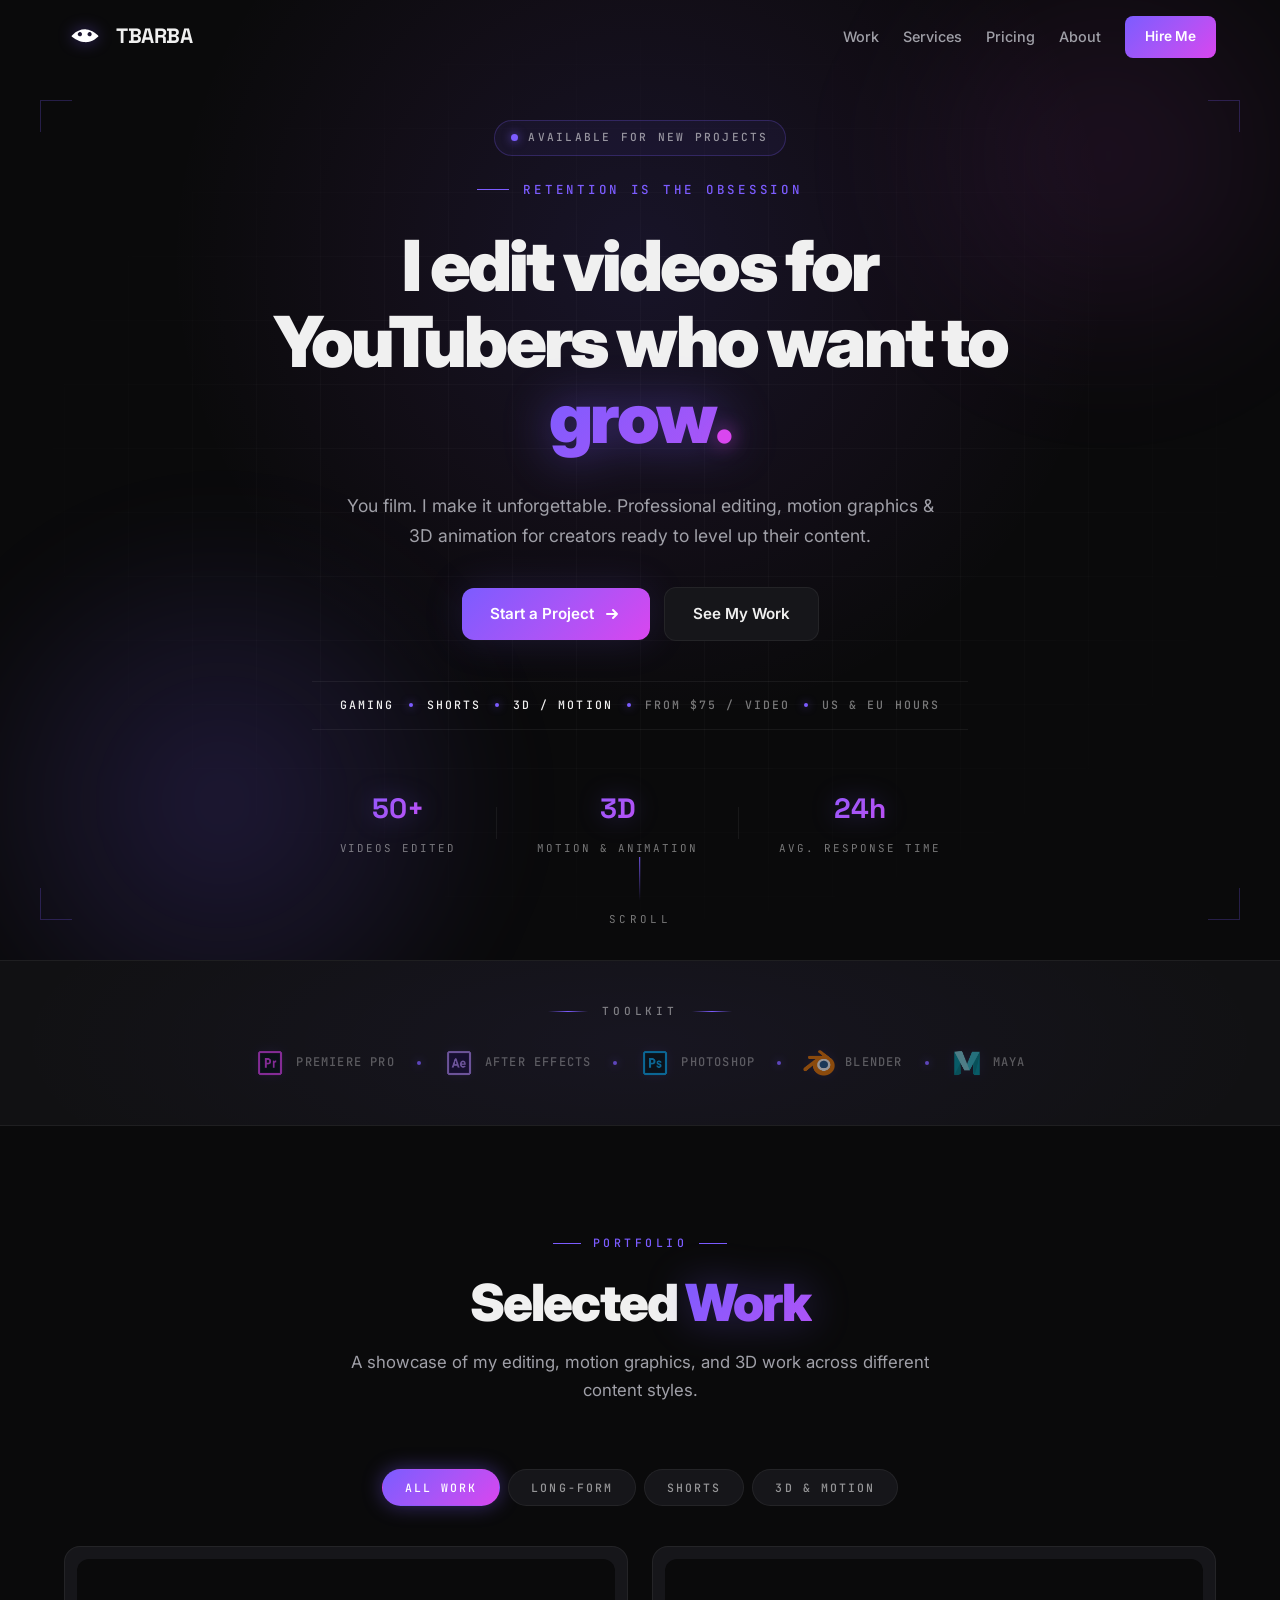
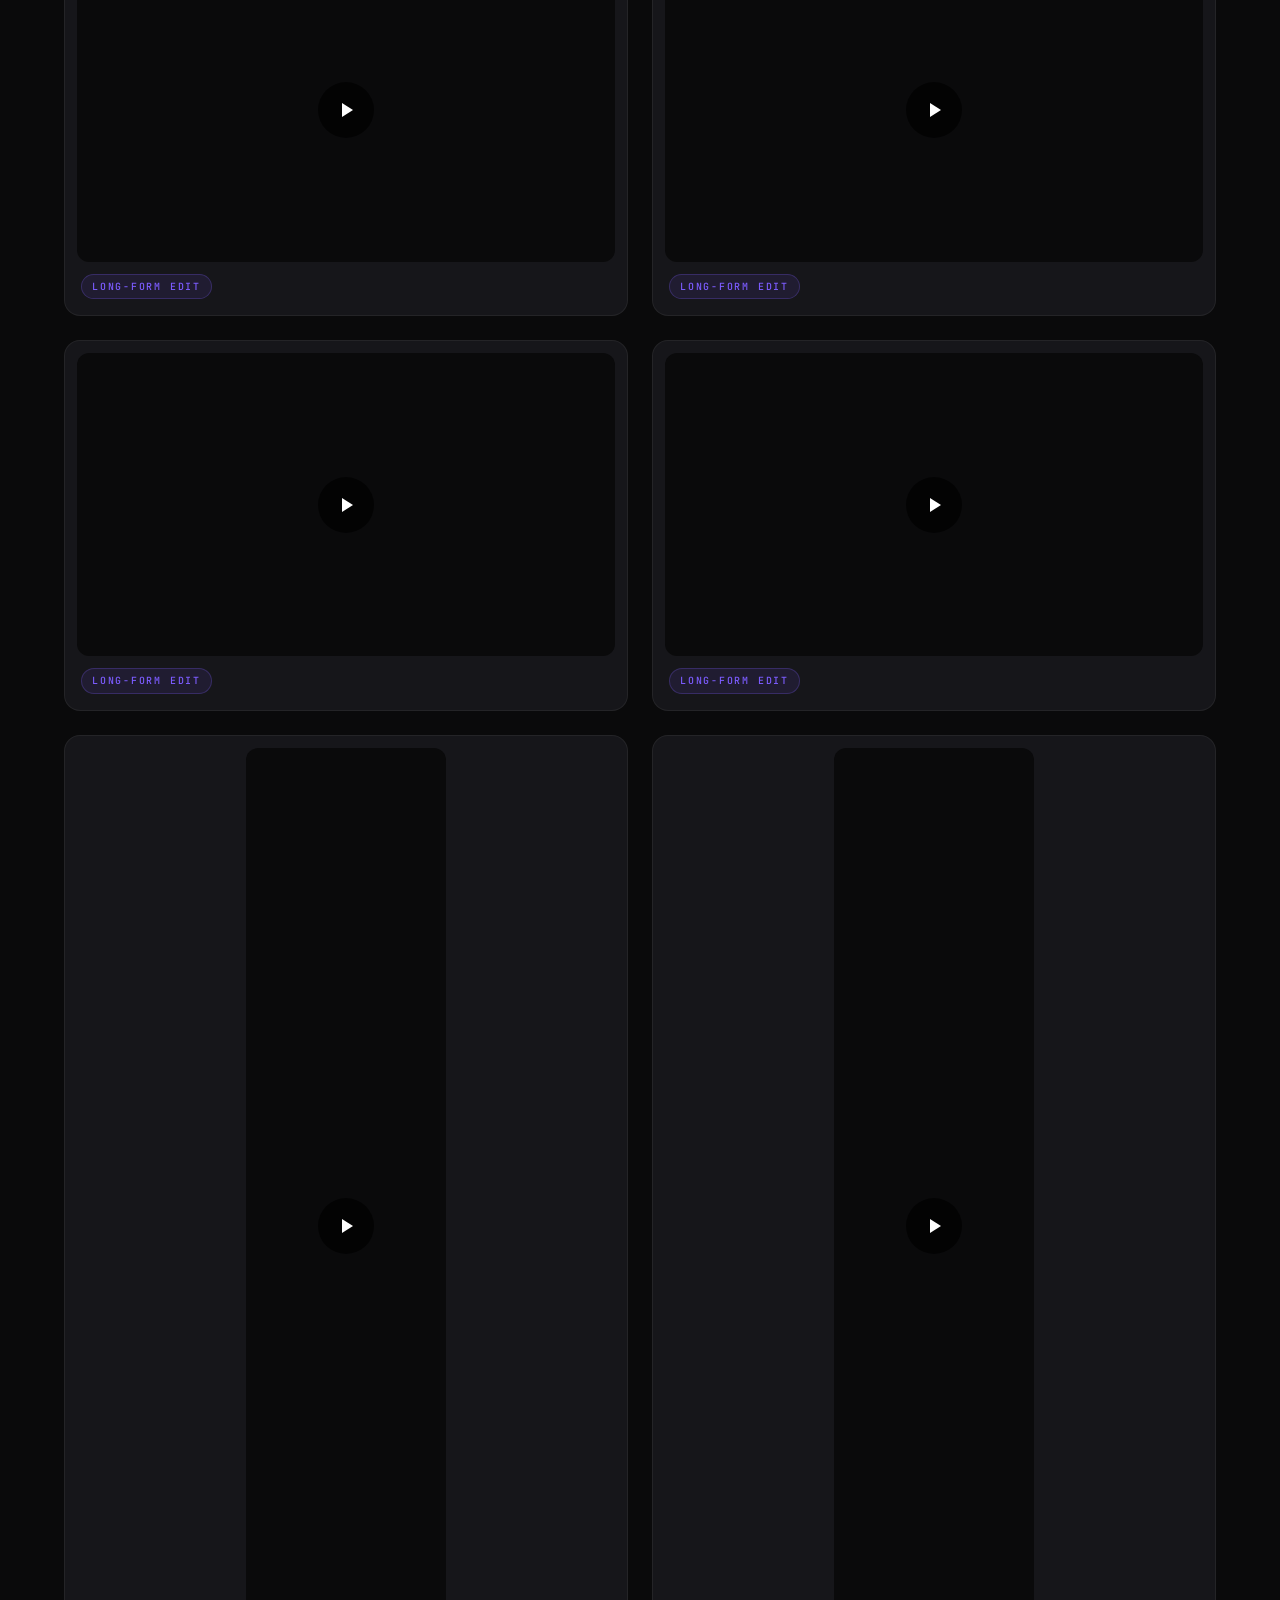
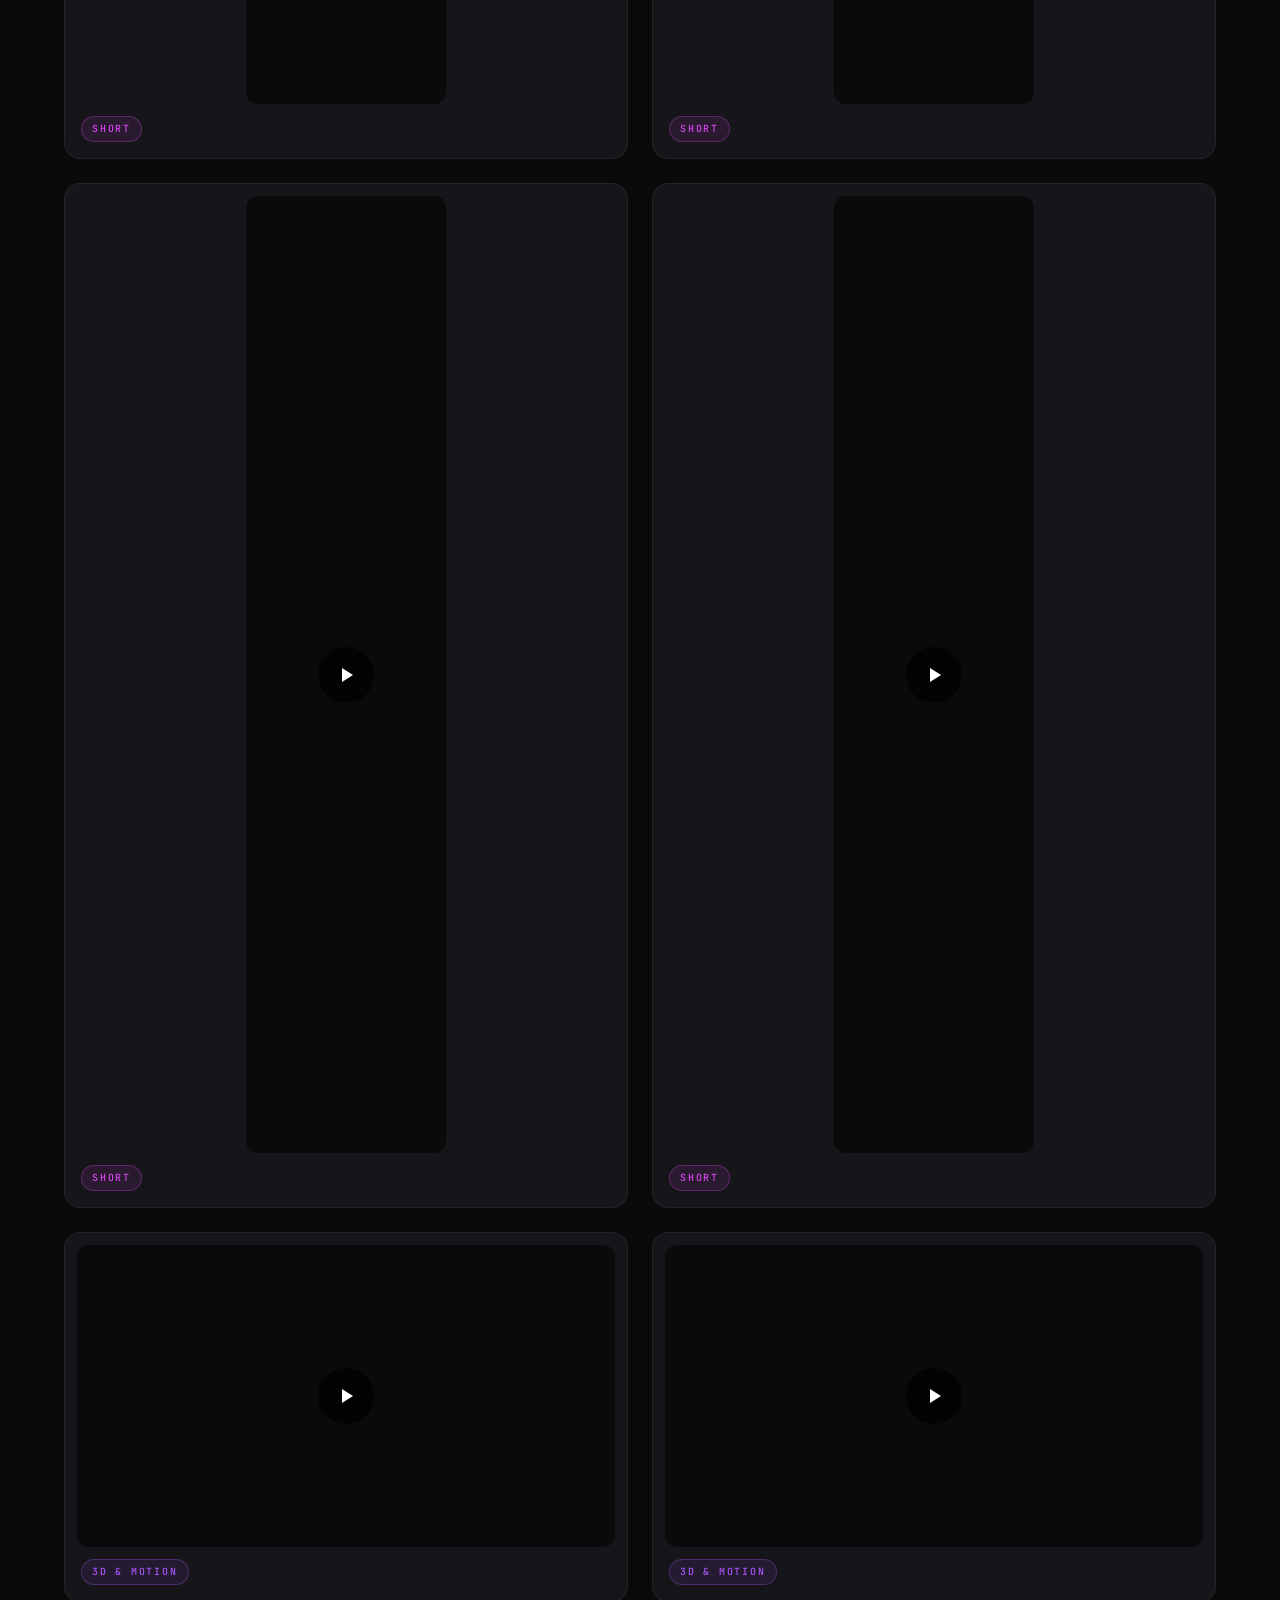
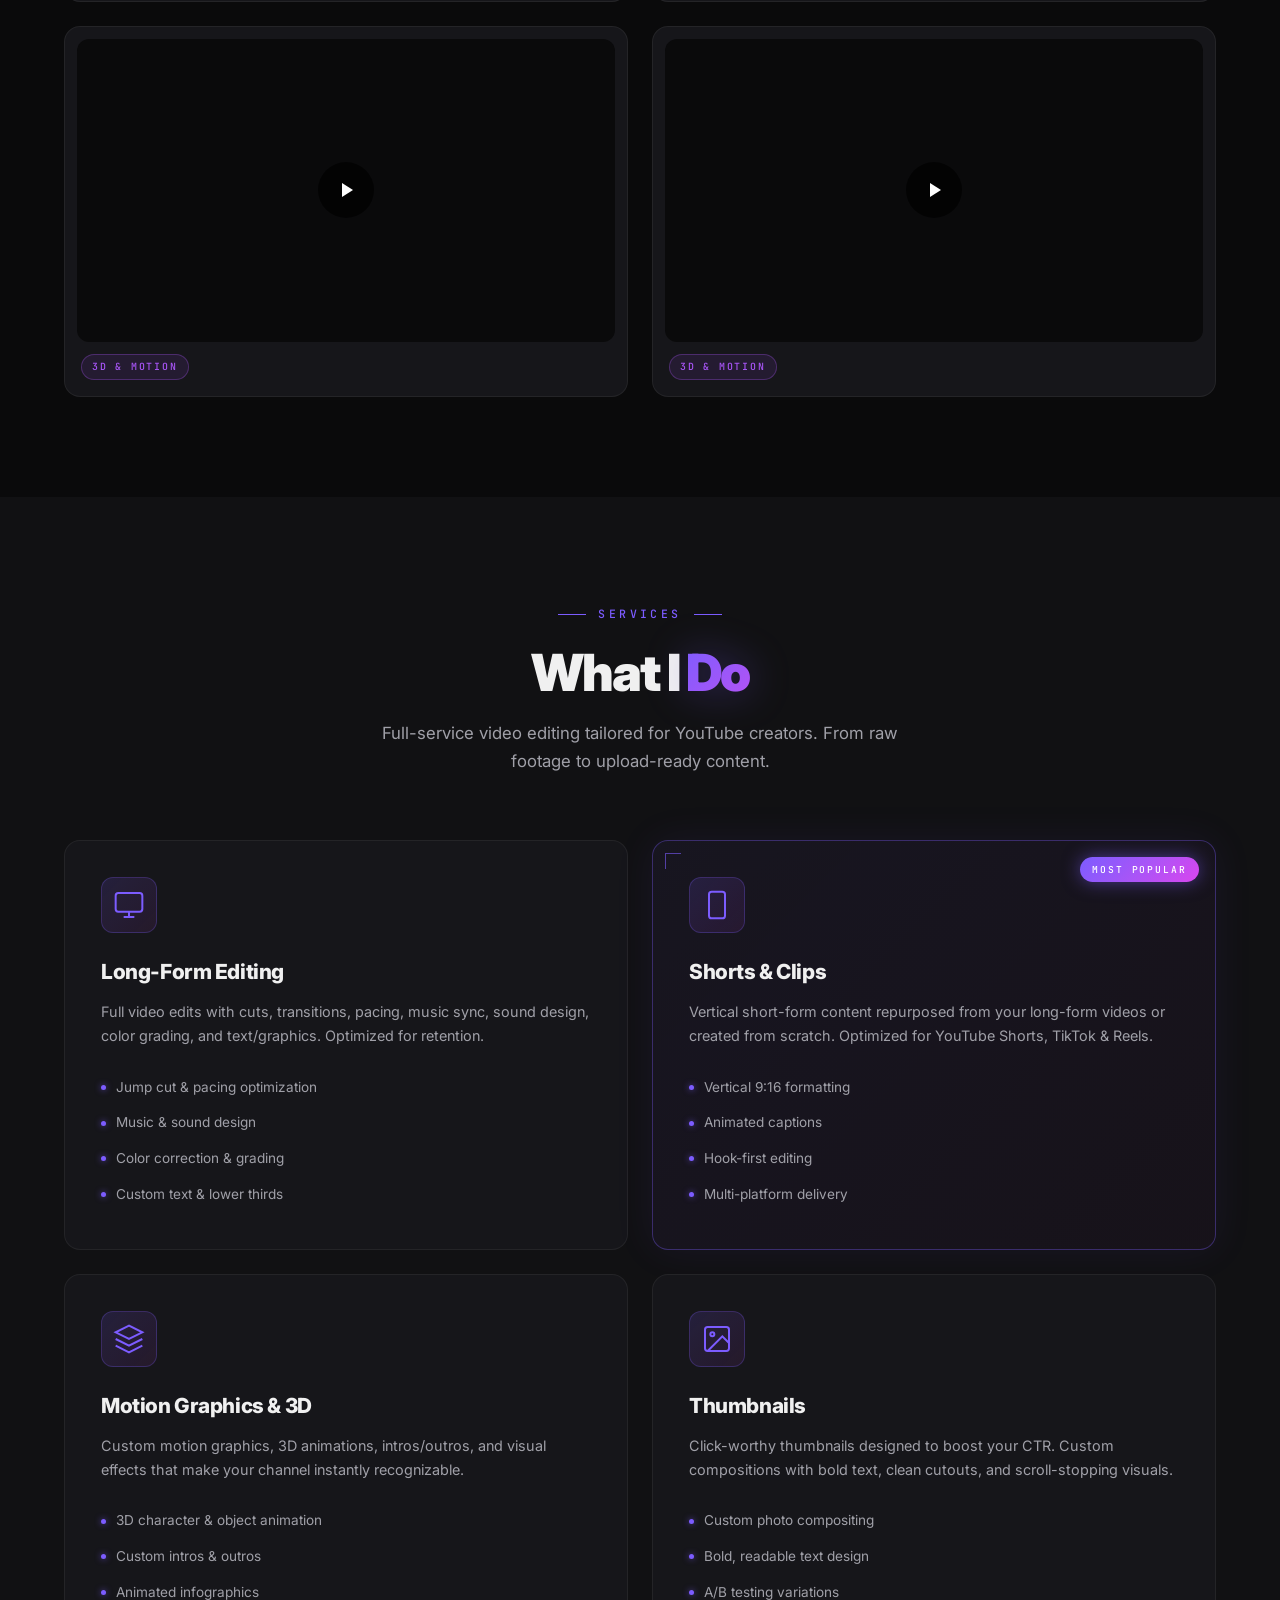
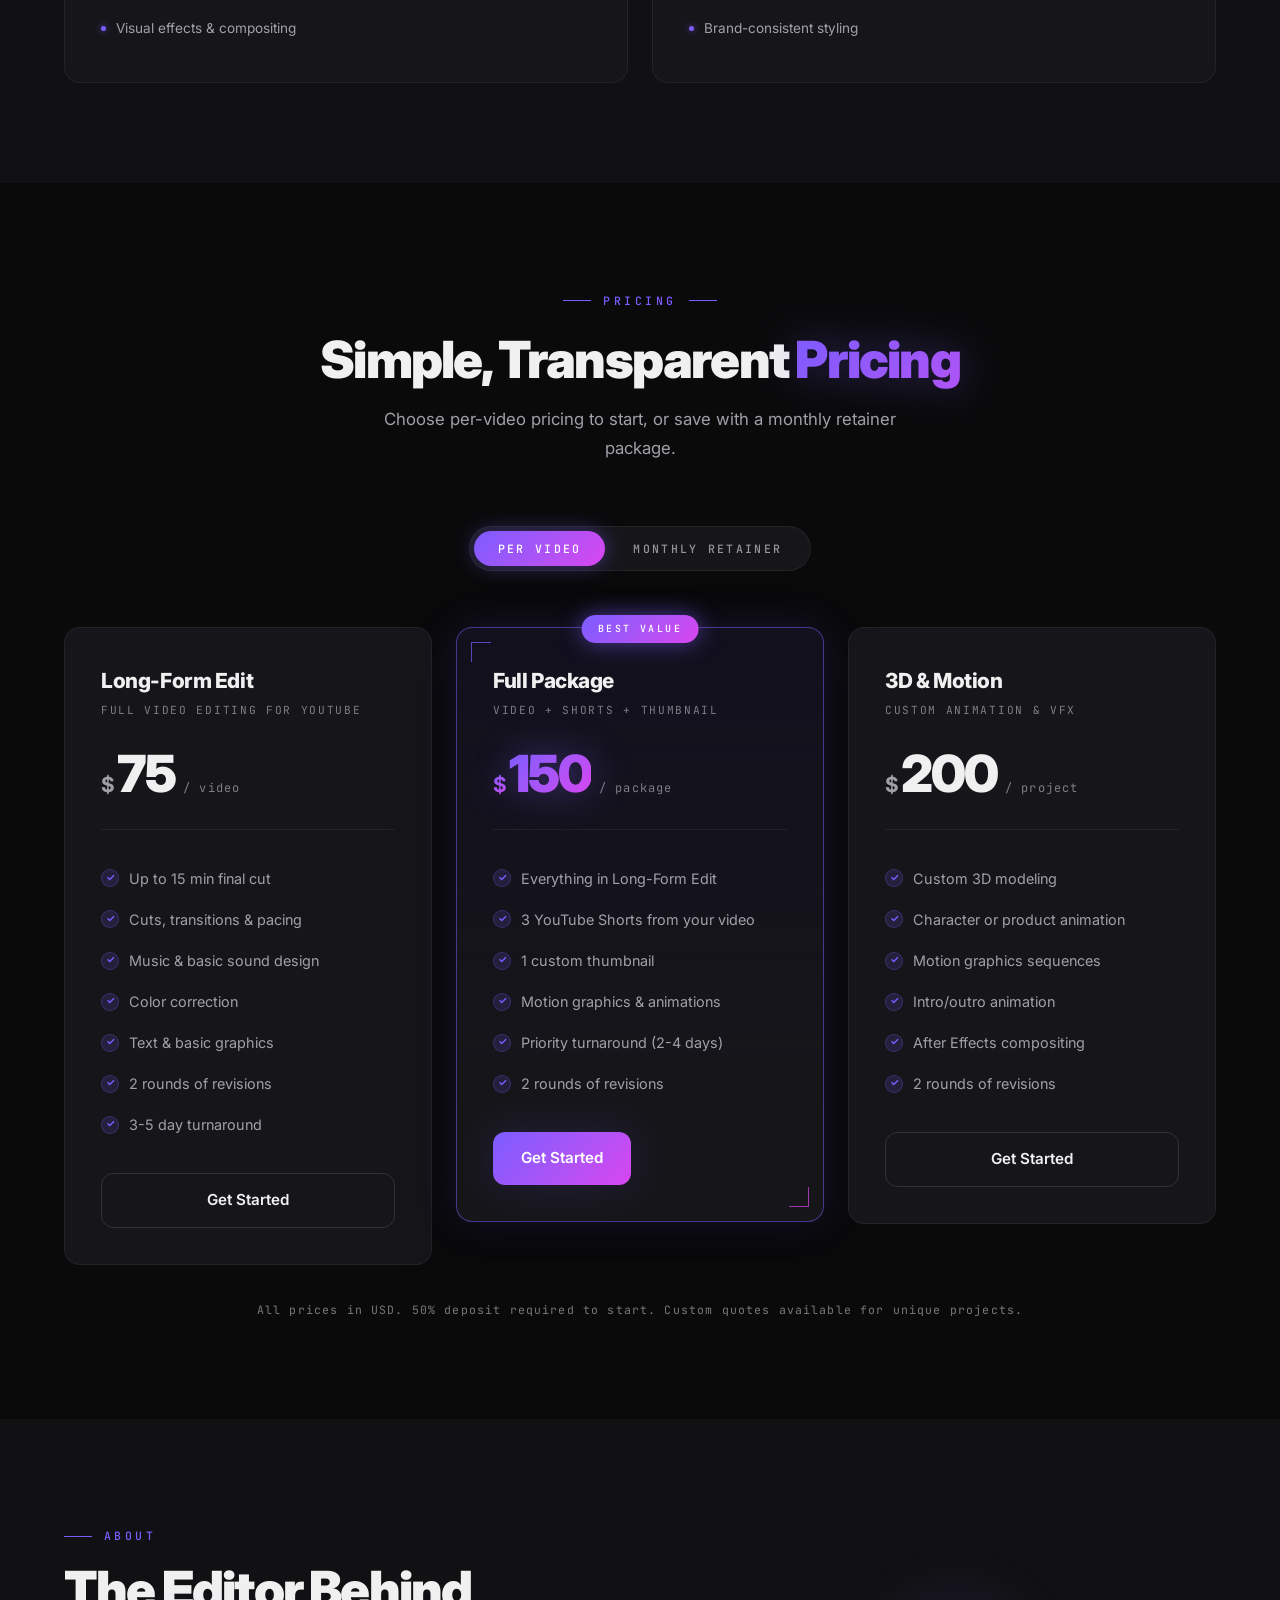
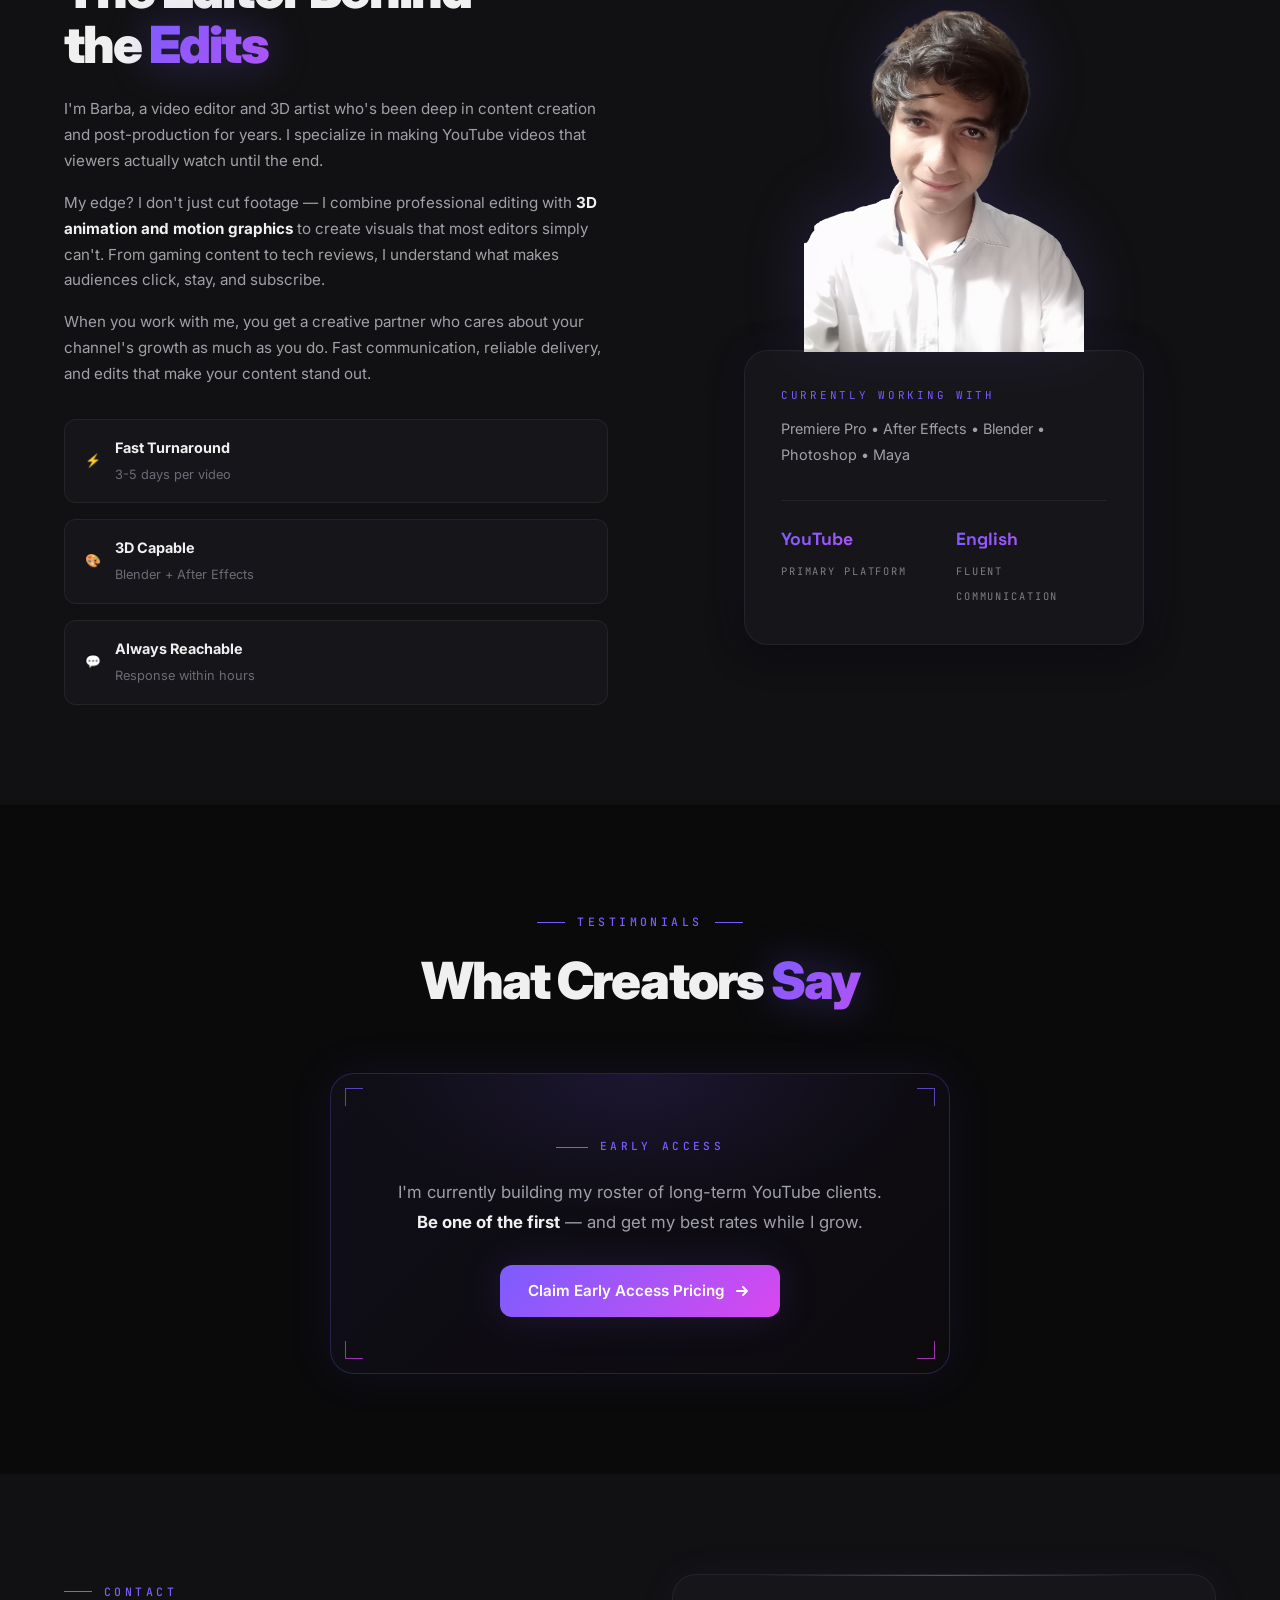
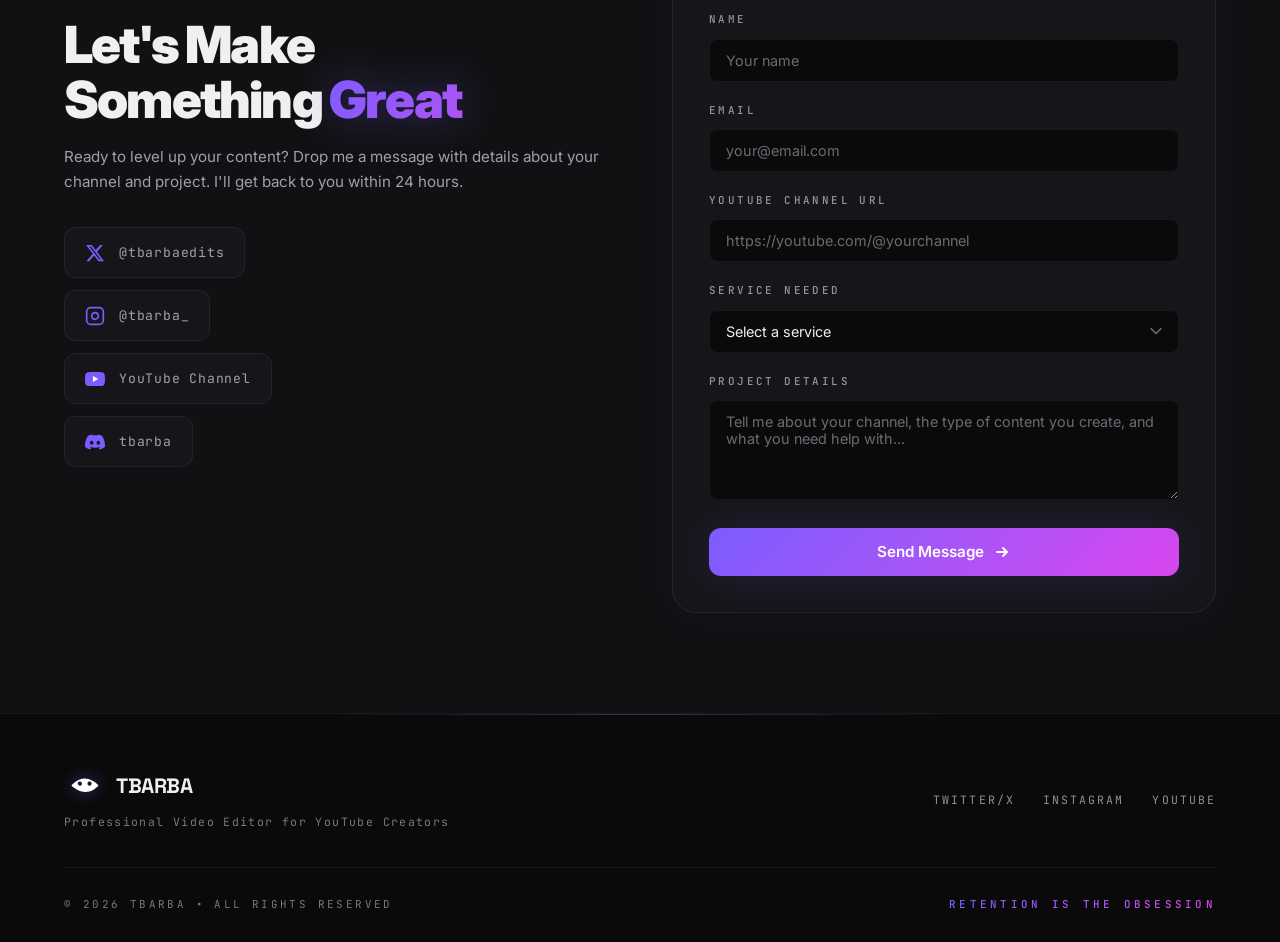
==== commit d119b8be: "Propagate banner design system to full site Rolled out hero's visual language to every remaining sec" ====
--- a/index.html
+++ b/index.html
@@ -15,7 +15,7 @@
     <link rel="preconnect" href="https://fonts.googleapis.com">
     <link rel="preconnect" href="https://fonts.gstatic.com" crossorigin>
     <link href="https://fonts.googleapis.com/css2?family=Inter:wght@300;400;500;600;700;800;900&family=Space+Grotesk:wght@400;500;600;700&family=JetBrains+Mono:wght@400;500;600&display=swap" rel="stylesheet">
-    <link rel="stylesheet" href="style.css?v=4">
+    <link rel="stylesheet" href="style.css?v=5">
 </head>
 <body>
     <!-- Navigation -->
@@ -116,23 +116,32 @@
     <!-- Software Bar -->
     <section class="tools-bar">
         <div class="container">
+            <div class="tools-eyebrow">
+                <span class="eyebrow-line"></span>
+                <span>TOOLKIT</span>
+                <span class="eyebrow-line"></span>
+            </div>
             <div class="tools-grid">
                 <div class="tool-item">
                     <img src="assets/premiere-logo.png" alt="Premiere Pro" class="tool-logo-img">
                     <span class="tool-name">Premiere Pro</span>
                 </div>
+                <span class="tool-dot"></span>
                 <div class="tool-item">
                     <img src="assets/aftereffects-logo.png" alt="After Effects" class="tool-logo-img">
                     <span class="tool-name">After Effects</span>
                 </div>
+                <span class="tool-dot"></span>
                 <div class="tool-item">
                     <img src="assets/photoshop-logo.png" alt="Photoshop" class="tool-logo-img">
                     <span class="tool-name">Photoshop</span>
                 </div>
+                <span class="tool-dot"></span>
                 <div class="tool-item">
                     <img src="assets/blender-logo.png" alt="Blender" class="tool-logo-img">
                     <span class="tool-name">Blender</span>
                 </div>
+                <span class="tool-dot"></span>
                 <div class="tool-item">
                     <img src="assets/maya-logo.png" alt="Maya" class="tool-logo-img">
                     <span class="tool-name">Maya</span>
@@ -146,7 +155,7 @@
         <div class="container">
             <div class="section-header">
                 <span class="section-tag">Portfolio</span>
-                <h2 class="section-title">Selected Work</h2>
+                <h2 class="section-title">Selected <span class="title-gradient">Work</span></h2>
                 <p class="section-desc">A showcase of my editing, motion graphics, and 3D work across different content styles.</p>
             </div>
 
@@ -176,7 +185,7 @@
         <div class="container">
             <div class="section-header">
                 <span class="section-tag">Services</span>
-                <h2 class="section-title">What I Do</h2>
+                <h2 class="section-title">What I <span class="title-gradient">Do</span></h2>
                 <p class="section-desc">Full-service video editing tailored for YouTube creators. From raw footage to upload-ready content.</p>
             </div>
             <div class="services-grid">
@@ -245,7 +254,7 @@
         <div class="container">
             <div class="section-header">
                 <span class="section-tag">Pricing</span>
-                <h2 class="section-title">Simple, Transparent Pricing</h2>
+                <h2 class="section-title">Simple, Transparent <span class="title-gradient">Pricing</span></h2>
                 <p class="section-desc">Choose per-video pricing to start, or save with a monthly retainer package.</p>
             </div>
 
@@ -399,7 +408,7 @@
             <div class="about-grid">
                 <div class="about-content">
                     <span class="section-tag">About</span>
-                    <h2 class="section-title">The Editor Behind<br>the Edits</h2>
+                    <h2 class="section-title">The Editor Behind<br>the <span class="title-gradient">Edits</span></h2>
                     <p class="about-text">
                         I'm Barba, a video editor and 3D artist who's been deep in content creation
                         and post-production for years. I specialize in making YouTube videos that viewers
@@ -470,12 +479,20 @@
         <div class="container">
             <div class="section-header">
                 <span class="section-tag">Testimonials</span>
-                <h2 class="section-title">What Creators Say</h2>
+                <h2 class="section-title">What Creators <span class="title-gradient">Say</span></h2>
             </div>
             <div class="testimonials-placeholder">
+                <div class="placeholder-corner placeholder-corner-tl"></div>
+                <div class="placeholder-corner placeholder-corner-tr"></div>
+                <div class="placeholder-corner placeholder-corner-bl"></div>
+                <div class="placeholder-corner placeholder-corner-br"></div>
+                <div class="placeholder-eyebrow">
+                    <span class="eyebrow-line"></span>
+                    <span>EARLY ACCESS</span>
+                </div>
                 <p>I'm currently building my roster of long-term YouTube clients.<br>
                 <strong>Be one of the first</strong> &mdash; and get my best rates while I grow.</p>
-                <a href="#contact" class="btn btn-primary">
+                <a href="#contact" class="btn btn-primary magnetic">
                     <span>Claim Early Access Pricing</span>
                     <svg width="20" height="20" viewBox="0 0 20 20" fill="none"><path d="M5 10h10m0 0l-4-4m4 4l-4 4" stroke="currentColor" stroke-width="2" stroke-linecap="round" stroke-linejoin="round"/></svg>
                 </a>
@@ -489,15 +506,15 @@
             <div class="contact-grid">
                 <div class="contact-info">
                     <span class="section-tag">Contact</span>
-                    <h2 class="section-title">Let's Make<br>Something Great</h2>
+                    <h2 class="section-title">Let's Make<br>Something <span class="title-gradient">Great</span></h2>
                     <p class="contact-text">
                         Ready to level up your content? Drop me a message with details about
                         your channel and project. I'll get back to you within 24 hours.
                     </p>
                     <div class="contact-links">
-                        <a href="https://x.com/TrollingBarba" target="_blank" rel="noopener" class="contact-link">
+                        <a href="https://x.com/tbarbaedits" target="_blank" rel="noopener" class="contact-link">
                             <svg width="20" height="20" viewBox="0 0 24 24" fill="currentColor"><path d="M18.244 2.25h3.308l-7.227 8.26 8.502 11.24H16.17l-5.214-6.817L4.99 21.75H1.68l7.73-8.835L1.254 2.25H8.08l4.713 6.231zm-1.161 17.52h1.833L7.084 4.126H5.117z"/></svg>
-                            <span>@TrollingBarba</span>
+                            <span>@tbarbaedits</span>
                         </a>
                         <a href="https://www.instagram.com/tbarba_/" target="_blank" rel="noopener" class="contact-link">
                             <svg width="20" height="20" viewBox="0 0 24 24" fill="none" stroke="currentColor" stroke-width="2"><rect x="2" y="2" width="20" height="20" rx="5"/><path d="M16 11.37A4 4 0 1 1 12.63 8 4 4 0 0 1 16 11.37z"/><line x1="17.5" y1="6.5" x2="17.51" y2="6.5"/></svg>
@@ -571,13 +588,14 @@
                     <p>Professional Video Editor for YouTube Creators</p>
                 </div>
                 <div class="footer-links">
-                    <a href="https://x.com/TrollingBarba" target="_blank" rel="noopener">Twitter/X</a>
+                    <a href="https://x.com/tbarbaedits" target="_blank" rel="noopener">Twitter/X</a>
                     <a href="https://www.instagram.com/tbarba_/" target="_blank" rel="noopener">Instagram</a>
                     <a href="https://www.youtube.com/@tbarba/featured" target="_blank" rel="noopener">YouTube</a>
                 </div>
             </div>
             <div class="footer-bottom">
-                <p>&copy; 2026 TBarba. All rights reserved.</p>
+                <p class="footer-copy">&copy; 2026 TBARBA &bull; ALL RIGHTS RESERVED</p>
+                <p class="footer-tagline">RETENTION IS THE OBSESSION</p>
             </div>
         </div>
     </footer>
--- a/style.css
+++ b/style.css
@@ -645,80 +645,170 @@
 
 /* --- Tools Bar --- */
 .tools-bar {
-    padding: 32px 0;
+    padding: 42px 0 46px;
     border-top: 1px solid var(--border-color);
     border-bottom: 1px solid var(--border-color);
     background: var(--bg-secondary);
     overflow: hidden;
+    position: relative;
+}
+
+.tools-bar::before {
+    content: '';
+    position: absolute;
+    inset: 0;
+    background: radial-gradient(ellipse 900px 300px at 50% 50%, rgba(124, 92, 255, 0.06), transparent 70%);
+    pointer-events: none;
+}
+
+.tools-eyebrow {
+    display: flex;
+    align-items: center;
+    justify-content: center;
+    gap: 14px;
+    margin-bottom: 26px;
+    font-family: var(--font-mono);
+    font-size: 0.7rem;
+    font-weight: 500;
+    letter-spacing: 0.35em;
+    color: var(--text-meta);
+    text-transform: uppercase;
+    position: relative;
+}
+
+.tools-eyebrow .eyebrow-line {
+    display: inline-block;
+    width: 40px;
+    height: 1px;
+    background: linear-gradient(to right, transparent, var(--accent-primary), transparent);
 }
 
 .tools-grid {
     display: flex;
     align-items: center;
     justify-content: center;
-    gap: 36px;
+    gap: 22px;
     flex-wrap: wrap;
+    position: relative;
 }
 
 .tool-item {
     display: flex;
     align-items: center;
     gap: 10px;
-    opacity: 0.6;
-    transition: opacity var(--transition-base);
+    opacity: 0.55;
+    transition: opacity var(--transition-base), transform var(--transition-base);
 }
 
 .tool-item:hover {
     opacity: 1;
+    transform: translateY(-2px);
 }
 
 .tool-logo-img {
-    width: 36px;
-    height: 36px;
+    width: 32px;
+    height: 32px;
     object-fit: contain;
     border-radius: 6px;
+    filter: drop-shadow(0 0 6px rgba(124, 92, 255, 0.15));
 }
 
 .tool-name {
-    font-size: 0.85rem;
-    color: var(--text-secondary);
+    font-family: var(--font-mono);
+    font-size: 0.75rem;
+    color: var(--text-label);
     font-weight: 500;
+    letter-spacing: 0.1em;
+    text-transform: uppercase;
+}
+
+.tool-dot {
+    width: 4px;
+    height: 4px;
+    background: var(--accent-primary);
+    border-radius: 50%;
+    box-shadow: 0 0 8px rgba(124, 92, 255, 0.7);
+    opacity: 0.7;
 }
 
 /* --- Section Common --- */
 .section-header {
     text-align: center;
-    margin-bottom: 56px;
-}
-
+    margin-bottom: 64px;
+    position: relative;
+}
+
+/* Mono eyebrow tag (matches banner / hero) */
 .section-tag {
-    display: inline-block;
-    padding: 6px 14px;
-    background: var(--accent-glow);
-    border: 1px solid rgba(124, 92, 255, 0.2);
-    border-radius: 100px;
-    font-size: 0.8rem;
-    font-weight: 600;
+    display: inline-flex;
+    align-items: center;
+    gap: 12px;
+    font-family: var(--font-mono);
+    font-size: 0.72rem;
+    font-weight: 500;
     color: var(--accent-primary);
     text-transform: uppercase;
-    letter-spacing: 0.08em;
-    margin-bottom: 16px;
+    letter-spacing: 0.3em;
+    margin-bottom: 22px;
+    padding: 0;
+    background: none;
+    border: none;
+    border-radius: 0;
+}
+
+.section-tag::before,
+.section-tag::after {
+    content: '';
+    display: inline-block;
+    width: 28px;
+    height: 1px;
+    background: var(--accent-primary);
+}
+
+/* Left-aligned variant (used inside about/contact columns) keeps only one line */
+.about-content .section-tag,
+.contact-info .section-tag {
+    margin-bottom: 20px;
+}
+.about-content .section-tag::after,
+.contact-info .section-tag::after {
+    display: none;
 }
 
 .section-title {
-    font-family: var(--font-display);
-    font-size: clamp(2rem, 4vw, 3rem);
-    font-weight: 800;
-    letter-spacing: -0.03em;
-    line-height: 1.15;
-    margin-bottom: 16px;
+    font-family: var(--font-primary);
+    font-size: clamp(2.1rem, 4.4vw, 3.2rem);
+    font-weight: 900;
+    letter-spacing: -0.035em;
+    line-height: 1.08;
+    margin-bottom: 18px;
+}
+
+/* Utility: gradient accent word inside any heading */
+.title-gradient {
+    background: var(--accent-gradient);
+    background-size: 200% 100%;
+    background-position: 0% 50%;
+    -webkit-background-clip: text;
+    -webkit-text-fill-color: transparent;
+    background-clip: text;
+    filter: drop-shadow(0 0 20px rgba(124, 92, 255, 0.35));
+    padding: 0 0.04em 0.06em;
+    margin: 0 -0.04em -0.06em;
+    animation: titleShimmer 7s ease-in-out infinite;
+}
+
+@keyframes titleShimmer {
+    0%, 100% { background-position: 0% 50%; filter: drop-shadow(0 0 20px rgba(124, 92, 255, 0.35)); }
+    50%      { background-position: 100% 50%; filter: drop-shadow(0 0 26px rgba(217, 70, 239, 0.45)); }
 }
 
 .section-desc {
     font-size: 1.05rem;
     color: var(--text-secondary);
-    max-width: 560px;
+    max-width: 580px;
     margin: 0 auto;
+    line-height: 1.7;
 }
 
 /* --- Work Section --- */
@@ -736,27 +826,31 @@
 }
 
 .filter-btn {
-    padding: 10px 20px;
+    padding: 10px 22px;
     background: var(--bg-card);
     border: 1px solid var(--border-color);
     border-radius: 100px;
-    color: var(--text-secondary);
-    font-family: var(--font-primary);
-    font-size: 0.85rem;
+    color: var(--text-label);
+    font-family: var(--font-mono);
+    font-size: 0.72rem;
     font-weight: 500;
+    letter-spacing: 0.18em;
+    text-transform: uppercase;
     cursor: pointer;
     transition: all var(--transition-base);
 }
 
 .filter-btn:hover {
-    border-color: var(--border-hover);
+    border-color: var(--border-purple);
     color: var(--text-primary);
+    background: rgba(124, 92, 255, 0.05);
 }
 
 .filter-btn.active {
-    background: var(--accent-primary);
-    border-color: var(--accent-primary);
+    background: var(--accent-gradient);
+    border-color: transparent;
     color: white;
+    box-shadow: 0 0 20px rgba(124, 92, 255, 0.4);
 }
 
 .work-grid {
@@ -766,6 +860,7 @@
 }
 
 .work-card {
+    position: relative;
     background: var(--bg-card);
     border: 1px solid var(--border-color);
     border-radius: var(--radius-lg);
@@ -773,10 +868,28 @@
     transition: all var(--transition-base);
 }
 
+.work-card::after {
+    content: '';
+    position: absolute;
+    inset: 0;
+    border-radius: var(--radius-lg);
+    padding: 1px;
+    background: linear-gradient(135deg, rgba(124, 92, 255, 0.5), rgba(217, 70, 239, 0.3));
+    -webkit-mask: linear-gradient(#fff 0 0) content-box, linear-gradient(#fff 0 0);
+    -webkit-mask-composite: xor;
+    mask-composite: exclude;
+    opacity: 0;
+    transition: opacity var(--transition-base);
+    pointer-events: none;
+}
+
 .work-card:hover {
-    border-color: var(--border-hover);
     transform: translateY(-4px);
-    box-shadow: var(--shadow-lg);
+    box-shadow: 0 20px 50px rgba(0,0,0,0.5), 0 0 40px rgba(124, 92, 255, 0.15);
+}
+
+.work-card:hover::after {
+    opacity: 1;
 }
 
 .work-card.hidden {
@@ -822,26 +935,34 @@
     display: inline-block;
     padding: 4px 10px;
     background: rgba(124, 92, 255, 0.1);
+    border: 1px solid rgba(124, 92, 255, 0.25);
     border-radius: 100px;
-    font-size: 0.75rem;
-    font-weight: 600;
+    font-family: var(--font-mono);
+    font-size: 0.62rem;
+    font-weight: 500;
+    letter-spacing: 0.18em;
+    text-transform: uppercase;
     color: var(--accent-primary);
 }
 
 .tag-short {
-    background: rgba(0, 212, 170, 0.1);
-    color: #00d4aa;
+    background: rgba(217, 70, 239, 0.1);
+    border-color: rgba(217, 70, 239, 0.3);
+    color: var(--accent-tertiary);
 }
 
 .tag-3d {
-    background: rgba(91, 141, 239, 0.1);
+    background: rgba(168, 85, 247, 0.1);
+    border-color: rgba(168, 85, 247, 0.3);
     color: var(--accent-secondary);
 }
 
 .work-channel {
-    font-size: 0.75rem;
-    color: var(--text-muted);
-    margin-left: 8px;
+    font-family: var(--font-mono);
+    font-size: 0.68rem;
+    letter-spacing: 0.1em;
+    color: var(--text-meta);
+    margin-left: 10px;
 }
 
 .work-card-info {
@@ -856,11 +977,13 @@
 }
 
 .channels-title {
-    font-family: var(--font-display);
-    font-size: 1.3rem;
-    font-weight: 700;
-    margin-bottom: 24px;
-    color: var(--text-secondary);
+    font-family: var(--font-mono);
+    font-size: 0.75rem;
+    font-weight: 500;
+    letter-spacing: 0.3em;
+    text-transform: uppercase;
+    margin-bottom: 26px;
+    color: var(--text-label);
 }
 
 .channels-grid {
@@ -918,30 +1041,64 @@
     border-radius: var(--radius-lg);
     padding: 36px;
     transition: all var(--transition-base);
+    overflow: hidden;
+}
+
+.service-card::before {
+    content: '';
+    position: absolute;
+    top: 0;
+    left: 0;
+    right: 0;
+    height: 1px;
+    background: linear-gradient(90deg, transparent, rgba(124, 92, 255, 0.5), transparent);
+    opacity: 0;
+    transition: opacity var(--transition-base);
 }
 
 .service-card:hover {
-    border-color: var(--border-hover);
-    transform: translateY(-2px);
+    border-color: var(--border-purple);
+    transform: translateY(-4px);
+    box-shadow: 0 16px 40px rgba(0,0,0,0.4), 0 0 30px rgba(124, 92, 255, 0.1);
+}
+
+.service-card:hover::before {
+    opacity: 1;
 }
 
 .service-card-featured {
-    border-color: rgba(124, 92, 255, 0.3);
-    background: linear-gradient(135deg, rgba(124, 92, 255, 0.05), rgba(91, 141, 239, 0.03));
+    border-color: rgba(124, 92, 255, 0.35);
+    background: linear-gradient(135deg, rgba(124, 92, 255, 0.06), rgba(217, 70, 239, 0.03));
+    box-shadow: 0 0 40px rgba(124, 92, 255, 0.08);
+}
+
+/* Corner brackets on featured service card */
+.service-card-featured::after {
+    content: '';
+    position: absolute;
+    top: 12px;
+    left: 12px;
+    width: 16px;
+    height: 16px;
+    border-top: 1px solid var(--accent-primary);
+    border-left: 1px solid var(--accent-primary);
+    opacity: 0.6;
 }
 
 .service-badge {
     position: absolute;
     top: 16px;
     right: 16px;
-    padding: 4px 10px;
+    padding: 5px 12px;
     background: var(--accent-gradient);
     border-radius: 100px;
-    font-size: 0.7rem;
-    font-weight: 700;
+    font-family: var(--font-mono);
+    font-size: 0.6rem;
+    font-weight: 500;
     color: white;
     text-transform: uppercase;
-    letter-spacing: 0.05em;
+    letter-spacing: 0.2em;
+    box-shadow: 0 0 18px rgba(124, 92, 255, 0.5);
 }
 
 .service-icon {
@@ -950,24 +1107,32 @@
     justify-content: center;
     width: 56px;
     height: 56px;
-    background: var(--accent-glow);
+    background: linear-gradient(135deg, rgba(124, 92, 255, 0.15), rgba(217, 70, 239, 0.08));
+    border: 1px solid var(--border-purple);
     border-radius: var(--radius-md);
-    margin-bottom: 20px;
+    margin-bottom: 22px;
     color: var(--accent-primary);
+    transition: transform var(--transition-base), box-shadow var(--transition-base);
+}
+
+.service-card:hover .service-icon {
+    transform: scale(1.05);
+    box-shadow: 0 0 24px rgba(124, 92, 255, 0.35);
 }
 
 .service-name {
-    font-family: var(--font-display);
-    font-size: 1.25rem;
-    font-weight: 700;
+    font-family: var(--font-primary);
+    font-size: 1.3rem;
+    font-weight: 800;
+    letter-spacing: -0.02em;
     margin-bottom: 12px;
 }
 
 .service-desc {
     font-size: 0.9rem;
     color: var(--text-secondary);
-    margin-bottom: 20px;
-    line-height: 1.6;
+    margin-bottom: 22px;
+    line-height: 1.65;
 }
 
 .service-list {
@@ -975,12 +1140,12 @@
 }
 
 .service-list li {
-    padding: 6px 0;
+    padding: 7px 0;
     font-size: 0.85rem;
     color: var(--text-secondary);
     display: flex;
     align-items: center;
-    gap: 8px;
+    gap: 10px;
 }
 
 .service-list li::before {
@@ -989,6 +1154,7 @@
     height: 5px;
     background: var(--accent-primary);
     border-radius: 50%;
+    box-shadow: 0 0 6px rgba(124, 92, 255, 0.7);
     flex-shrink: 0;
 }
 
@@ -1002,7 +1168,7 @@
     align-items: center;
     justify-content: center;
     gap: 4px;
-    margin-bottom: 48px;
+    margin-bottom: 56px;
     background: var(--bg-card);
     border: 1px solid var(--border-color);
     border-radius: 100px;
@@ -1017,17 +1183,24 @@
     border-radius: 100px;
     border: none;
     background: transparent;
-    color: var(--text-secondary);
-    font-family: var(--font-primary);
-    font-weight: 600;
-    font-size: 0.9rem;
+    color: var(--text-label);
+    font-family: var(--font-mono);
+    font-weight: 500;
+    font-size: 0.72rem;
+    letter-spacing: 0.2em;
+    text-transform: uppercase;
     cursor: pointer;
     transition: all var(--transition-base);
 }
 
+.pricing-toggle-btn:hover {
+    color: var(--text-primary);
+}
+
 .pricing-toggle-btn.active {
-    background: var(--accent-primary);
+    background: var(--accent-gradient);
     color: white;
+    box-shadow: 0 0 20px rgba(124, 92, 255, 0.4);
 }
 
 .pricing-grid {
@@ -1051,43 +1224,78 @@
 }
 
 .pricing-card:hover {
-    border-color: var(--border-hover);
+    border-color: var(--border-purple);
     transform: translateY(-4px);
+    box-shadow: 0 16px 40px rgba(0,0,0,0.4);
 }
 
 .pricing-card-featured {
-    border-color: rgba(124, 92, 255, 0.4);
-    background: linear-gradient(180deg, rgba(124, 92, 255, 0.06), var(--bg-card));
-    box-shadow: var(--shadow-glow);
+    border-color: rgba(124, 92, 255, 0.5);
+    background: linear-gradient(180deg, rgba(124, 92, 255, 0.08), var(--bg-card) 80%);
+    box-shadow: 0 0 40px rgba(124, 92, 255, 0.15), 0 20px 60px rgba(0,0,0,0.4);
+    transform: translateY(-8px);
+}
+
+.pricing-card-featured:hover {
+    transform: translateY(-12px);
+    box-shadow: 0 0 50px rgba(124, 92, 255, 0.25), 0 24px 70px rgba(0,0,0,0.5);
+}
+
+/* Corner brackets on featured pricing card */
+.pricing-card-featured::before,
+.pricing-card-featured::after {
+    content: '';
+    position: absolute;
+    width: 20px;
+    height: 20px;
+    opacity: 0.7;
+}
+.pricing-card-featured::before {
+    top: 14px;
+    left: 14px;
+    border-top: 1px solid var(--accent-primary);
+    border-left: 1px solid var(--accent-primary);
+}
+.pricing-card-featured::after {
+    bottom: 14px;
+    right: 14px;
+    border-bottom: 1px solid var(--accent-tertiary);
+    border-right: 1px solid var(--accent-tertiary);
 }
 
 .pricing-popular {
     position: absolute;
-    top: -12px;
+    top: -13px;
     left: 50%;
     transform: translateX(-50%);
     padding: 6px 16px;
     background: var(--accent-gradient);
     border-radius: 100px;
-    font-size: 0.75rem;
-    font-weight: 700;
+    font-family: var(--font-mono);
+    font-size: 0.62rem;
+    font-weight: 500;
     color: white;
     text-transform: uppercase;
-    letter-spacing: 0.05em;
+    letter-spacing: 0.25em;
     white-space: nowrap;
+    box-shadow: 0 0 22px rgba(124, 92, 255, 0.55);
 }
 
 .pricing-card-header h3 {
-    font-family: var(--font-display);
+    font-family: var(--font-primary);
     font-size: 1.3rem;
-    font-weight: 700;
+    font-weight: 800;
+    letter-spacing: -0.02em;
     margin-bottom: 4px;
 }
 
 .pricing-desc {
-    font-size: 0.85rem;
-    color: var(--text-muted);
-    margin-bottom: 24px;
+    font-family: var(--font-mono);
+    font-size: 0.7rem;
+    color: var(--text-meta);
+    letter-spacing: 0.15em;
+    text-transform: uppercase;
+    margin-bottom: 28px;
 }
 
 .pricing-amount {
@@ -1100,23 +1308,34 @@
 }
 
 .pricing-currency {
-    font-size: 1.2rem;
-    font-weight: 600;
+    font-size: 1.3rem;
+    font-weight: 700;
     color: var(--text-secondary);
 }
 
 .pricing-number {
-    font-family: var(--font-display);
-    font-size: 3rem;
-    font-weight: 800;
-    letter-spacing: -0.03em;
+    font-family: var(--font-primary);
+    font-size: 3.2rem;
+    font-weight: 900;
+    letter-spacing: -0.04em;
     line-height: 1;
 }
 
+.pricing-card-featured .pricing-number,
+.pricing-card-featured .pricing-currency {
+    background: var(--accent-gradient);
+    -webkit-background-clip: text;
+    -webkit-text-fill-color: transparent;
+    background-clip: text;
+    filter: drop-shadow(0 0 18px rgba(124, 92, 255, 0.4));
+}
+
 .pricing-period {
-    font-size: 0.9rem;
-    color: var(--text-muted);
-    margin-left: 4px;
+    font-family: var(--font-mono);
+    font-size: 0.75rem;
+    color: var(--text-meta);
+    margin-left: 6px;
+    letter-spacing: 0.1em;
 }
 
 .pricing-features {
@@ -1125,7 +1344,7 @@
 }
 
 .pricing-features li {
-    padding: 8px 0;
+    padding: 9px 0;
     font-size: 0.9rem;
     color: var(--text-secondary);
     display: flex;
@@ -1134,15 +1353,27 @@
 }
 
 .check {
-    color: #00d4aa;
+    display: inline-flex;
+    align-items: center;
+    justify-content: center;
+    width: 18px;
+    height: 18px;
+    background: rgba(124, 92, 255, 0.15);
+    border: 1px solid var(--border-purple);
+    border-radius: 50%;
+    color: var(--accent-primary);
+    font-size: 0.65rem;
     font-weight: 700;
+    flex-shrink: 0;
 }
 
 .pricing-note {
     text-align: center;
-    margin-top: 32px;
-    font-size: 0.85rem;
-    color: var(--text-muted);
+    margin-top: 36px;
+    font-family: var(--font-mono);
+    font-size: 0.72rem;
+    letter-spacing: 0.1em;
+    color: var(--text-meta);
 }
 
 /* --- About Section --- */
@@ -1189,10 +1420,35 @@
     display: flex;
     align-items: center;
     gap: 14px;
-    padding: 14px 18px;
+    padding: 16px 20px;
     background: var(--bg-card);
     border: 1px solid var(--border-color);
     border-radius: var(--radius-md);
+    transition: all var(--transition-base);
+    position: relative;
+}
+
+.highlight::before {
+    content: '';
+    position: absolute;
+    left: 0;
+    top: 12px;
+    bottom: 12px;
+    width: 2px;
+    background: var(--accent-gradient);
+    border-radius: 2px;
+    opacity: 0;
+    transition: opacity var(--transition-base);
+}
+
+.highlight:hover {
+    border-color: var(--border-purple);
+    transform: translateX(4px);
+    background: linear-gradient(90deg, rgba(124, 92, 255, 0.06), var(--bg-card));
+}
+
+.highlight:hover::before {
+    opacity: 1;
 }
 
 .highlight-icon {
@@ -1235,7 +1491,19 @@
     border: 1px solid var(--border-color);
     border-radius: var(--radius-xl);
     overflow: hidden;
-    box-shadow: var(--shadow-lg);
+    box-shadow: var(--shadow-lg), 0 0 40px rgba(124, 92, 255, 0.08);
+    position: relative;
+}
+
+.about-card::before {
+    content: '';
+    position: absolute;
+    top: 0;
+    left: 10%;
+    right: 10%;
+    height: 1px;
+    background: linear-gradient(90deg, transparent, var(--accent-primary), transparent);
+    opacity: 0.6;
 }
 
 .about-card-inner {
@@ -1248,10 +1516,11 @@
 
 .card-label {
     display: block;
-    font-size: 0.75rem;
+    font-family: var(--font-mono);
+    font-size: 0.68rem;
     text-transform: uppercase;
-    letter-spacing: 0.1em;
-    color: var(--text-muted);
+    letter-spacing: 0.25em;
+    color: var(--accent-primary);
     margin-bottom: 12px;
 }
 
@@ -1282,8 +1551,11 @@
 }
 
 .card-stat-label {
-    font-size: 0.75rem;
-    color: var(--text-muted);
+    font-family: var(--font-mono);
+    font-size: 0.65rem;
+    letter-spacing: 0.18em;
+    text-transform: uppercase;
+    color: var(--text-meta);
 }
 
 /* --- Testimonials Section --- */
@@ -1292,20 +1564,62 @@
 }
 
 .testimonials-placeholder {
+    position: relative;
     text-align: center;
-    padding: 48px;
-    background: var(--bg-card);
-    border: 1px dashed var(--border-hover);
+    padding: 56px 48px;
+    background: linear-gradient(135deg, rgba(124, 92, 255, 0.05), rgba(217, 70, 239, 0.02));
+    border: 1px solid var(--border-purple);
     border-radius: var(--radius-xl);
-    max-width: 600px;
+    max-width: 620px;
     margin: 0 auto;
+    box-shadow: 0 0 50px rgba(124, 92, 255, 0.08);
+    overflow: hidden;
+}
+
+.testimonials-placeholder::before {
+    content: '';
+    position: absolute;
+    inset: 0;
+    background: radial-gradient(ellipse 400px 200px at 50% 0%, rgba(124, 92, 255, 0.12), transparent 70%);
+    pointer-events: none;
+}
+
+.placeholder-corner {
+    position: absolute;
+    width: 18px;
+    height: 18px;
+    opacity: 0.7;
+    pointer-events: none;
+}
+.placeholder-corner-tl { top: 14px; left: 14px;    border-top: 1px solid var(--accent-primary);   border-left: 1px solid var(--accent-primary); }
+.placeholder-corner-tr { top: 14px; right: 14px;   border-top: 1px solid var(--accent-primary);   border-right: 1px solid var(--accent-primary); }
+.placeholder-corner-bl { bottom: 14px; left: 14px; border-bottom: 1px solid var(--accent-tertiary); border-left: 1px solid var(--accent-tertiary); }
+.placeholder-corner-br { bottom: 14px; right: 14px;border-bottom: 1px solid var(--accent-tertiary); border-right: 1px solid var(--accent-tertiary); }
+
+.placeholder-eyebrow {
+    display: inline-flex;
+    align-items: center;
+    gap: 12px;
+    margin-bottom: 22px;
+    font-family: var(--font-mono);
+    font-size: 0.7rem;
+    font-weight: 500;
+    letter-spacing: 0.3em;
+    color: var(--accent-primary);
+    text-transform: uppercase;
+    position: relative;
 }
 
 .testimonials-placeholder p {
-    font-size: 1rem;
+    font-size: 1.05rem;
     color: var(--text-secondary);
-    margin-bottom: 24px;
-    line-height: 1.7;
+    margin-bottom: 28px;
+    line-height: 1.75;
+    position: relative;
+}
+
+.testimonials-placeholder strong {
+    color: var(--text-primary);
 }
 
 /* --- Contact Section --- */
@@ -1346,26 +1660,55 @@
 .contact-link {
     display: inline-flex;
     align-items: center;
-    gap: 12px;
-    padding: 14px 18px;
+    gap: 14px;
+    padding: 14px 20px;
     background: var(--bg-card);
     border: 1px solid var(--border-color);
     border-radius: var(--radius-md);
     color: var(--text-secondary);
     transition: all var(--transition-base);
     width: fit-content;
+    font-family: var(--font-mono);
+    font-size: 0.82rem;
+    letter-spacing: 0.06em;
+    position: relative;
+}
+
+.contact-link svg {
+    color: var(--accent-primary);
+    transition: transform var(--transition-base), filter var(--transition-base);
 }
 
 .contact-link:hover {
-    border-color: var(--accent-primary);
+    border-color: var(--border-purple);
     color: var(--text-primary);
+    background: linear-gradient(90deg, rgba(124, 92, 255, 0.08), var(--bg-card));
+    transform: translateX(4px);
+}
+
+.contact-link:hover svg {
+    transform: scale(1.1);
+    filter: drop-shadow(0 0 8px rgba(124, 92, 255, 0.6));
 }
 
 .contact-form-wrapper {
+    position: relative;
     background: var(--bg-card);
     border: 1px solid var(--border-color);
     border-radius: var(--radius-xl);
     padding: 36px;
+    box-shadow: 0 0 40px rgba(124, 92, 255, 0.06);
+}
+
+.contact-form-wrapper::before {
+    content: '';
+    position: absolute;
+    top: 0;
+    left: 15%;
+    right: 15%;
+    height: 1px;
+    background: linear-gradient(90deg, transparent, var(--accent-primary), transparent);
+    opacity: 0.6;
 }
 
 .form-group {
@@ -1374,10 +1717,13 @@
 
 .form-group label {
     display: block;
-    font-size: 0.85rem;
-    font-weight: 600;
-    margin-bottom: 8px;
-    color: var(--text-secondary);
+    font-family: var(--font-mono);
+    font-size: 0.68rem;
+    font-weight: 500;
+    letter-spacing: 0.22em;
+    text-transform: uppercase;
+    margin-bottom: 10px;
+    color: var(--text-label);
 }
 
 .form-group input,
@@ -1399,7 +1745,7 @@
 .form-group select:focus,
 .form-group textarea:focus {
     border-color: var(--accent-primary);
-    box-shadow: 0 0 0 3px var(--accent-glow);
+    box-shadow: 0 0 0 3px rgba(124, 92, 255, 0.15), 0 0 20px rgba(124, 92, 255, 0.2);
 }
 
 .form-group input::placeholder,
@@ -1427,47 +1773,100 @@
 
 /* --- Footer --- */
 .footer {
-    padding: 48px 0 24px;
+    padding: 56px 0 28px;
     border-top: 1px solid var(--border-color);
+    position: relative;
+    background: var(--bg-primary);
+}
+
+.footer::before {
+    content: '';
+    position: absolute;
+    top: 0;
+    left: 25%;
+    right: 25%;
+    height: 1px;
+    background: linear-gradient(90deg, transparent, var(--accent-primary), transparent);
+    opacity: 0.4;
 }
 
 .footer-content {
     display: flex;
     align-items: center;
     justify-content: space-between;
-    margin-bottom: 32px;
+    margin-bottom: 36px;
 }
 
 .footer-brand p {
-    font-size: 0.85rem;
-    color: var(--text-muted);
+    font-family: var(--font-mono);
+    font-size: 0.72rem;
+    letter-spacing: 0.12em;
+    color: var(--text-meta);
     margin-top: 8px;
 }
 
 .footer-links {
     display: flex;
-    gap: 24px;
+    gap: 28px;
 }
 
 .footer-links a {
-    font-size: 0.85rem;
-    color: var(--text-secondary);
+    font-family: var(--font-mono);
+    font-size: 0.72rem;
+    letter-spacing: 0.18em;
+    text-transform: uppercase;
+    color: var(--text-label);
     transition: color var(--transition-fast);
+    position: relative;
+}
+
+.footer-links a::after {
+    content: '';
+    position: absolute;
+    bottom: -4px;
+    left: 0;
+    width: 0;
+    height: 1px;
+    background: var(--accent-primary);
+    transition: width var(--transition-base);
 }
 
 .footer-links a:hover {
     color: var(--text-primary);
 }
 
+.footer-links a:hover::after {
+    width: 100%;
+}
+
 .footer-bottom {
-    padding-top: 24px;
+    padding-top: 28px;
     border-top: 1px solid var(--border-color);
-    text-align: center;
-}
-
-.footer-bottom p {
-    font-size: 0.8rem;
-    color: var(--text-muted);
+    display: flex;
+    align-items: center;
+    justify-content: space-between;
+    gap: 20px;
+    flex-wrap: wrap;
+}
+
+.footer-copy {
+    font-family: var(--font-mono);
+    font-size: 0.68rem;
+    letter-spacing: 0.22em;
+    color: var(--text-meta);
+    text-transform: uppercase;
+}
+
+.footer-tagline {
+    font-family: var(--font-mono);
+    font-size: 0.68rem;
+    letter-spacing: 0.3em;
+    background: var(--accent-gradient);
+    -webkit-background-clip: text;
+    -webkit-text-fill-color: transparent;
+    background-clip: text;
+    text-transform: uppercase;
+    font-weight: 500;
 }
 
 /* ============================================
@@ -1574,6 +1973,13 @@
         gap: 24px;
         text-align: center;
     }
+
+    .footer-bottom {
+        flex-direction: column;
+        gap: 12px;
+        justify-content: center;
+        text-align: center;
+    }
 }
 
 @media (max-width: 480px) {
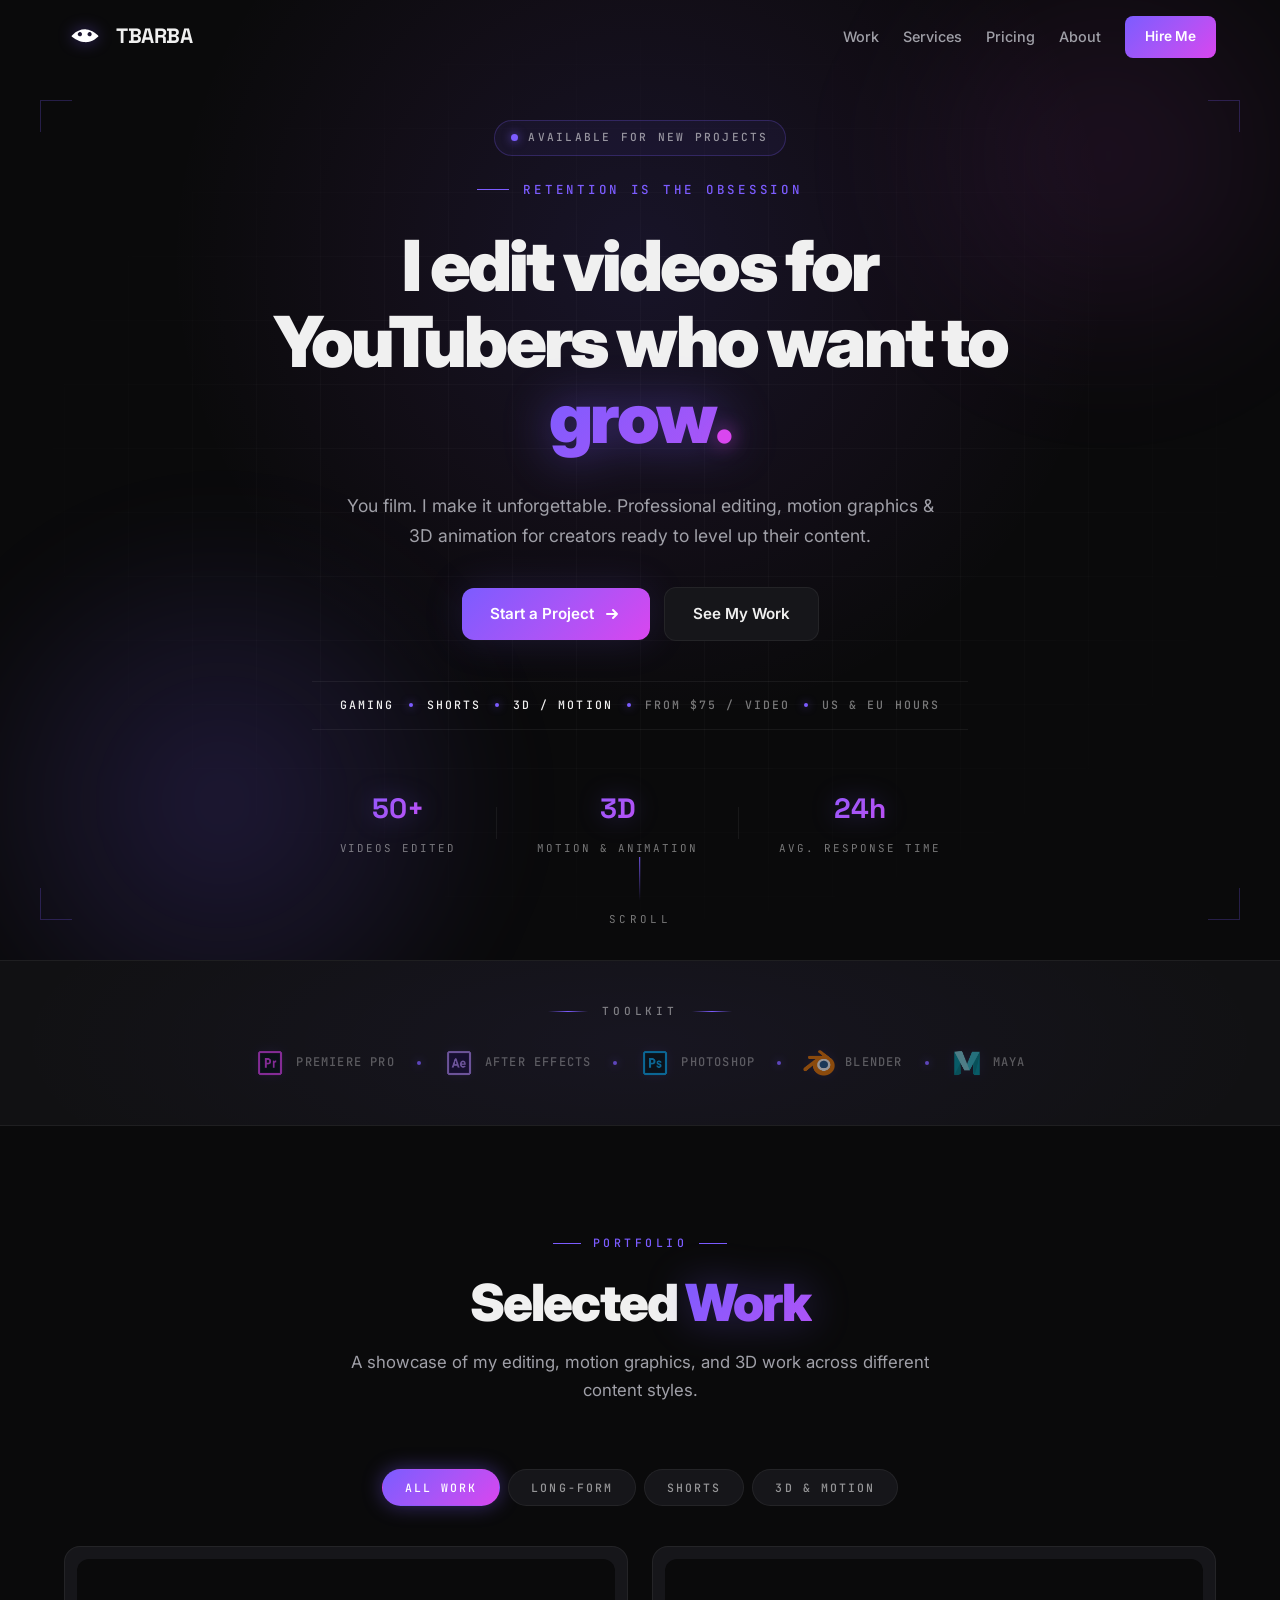
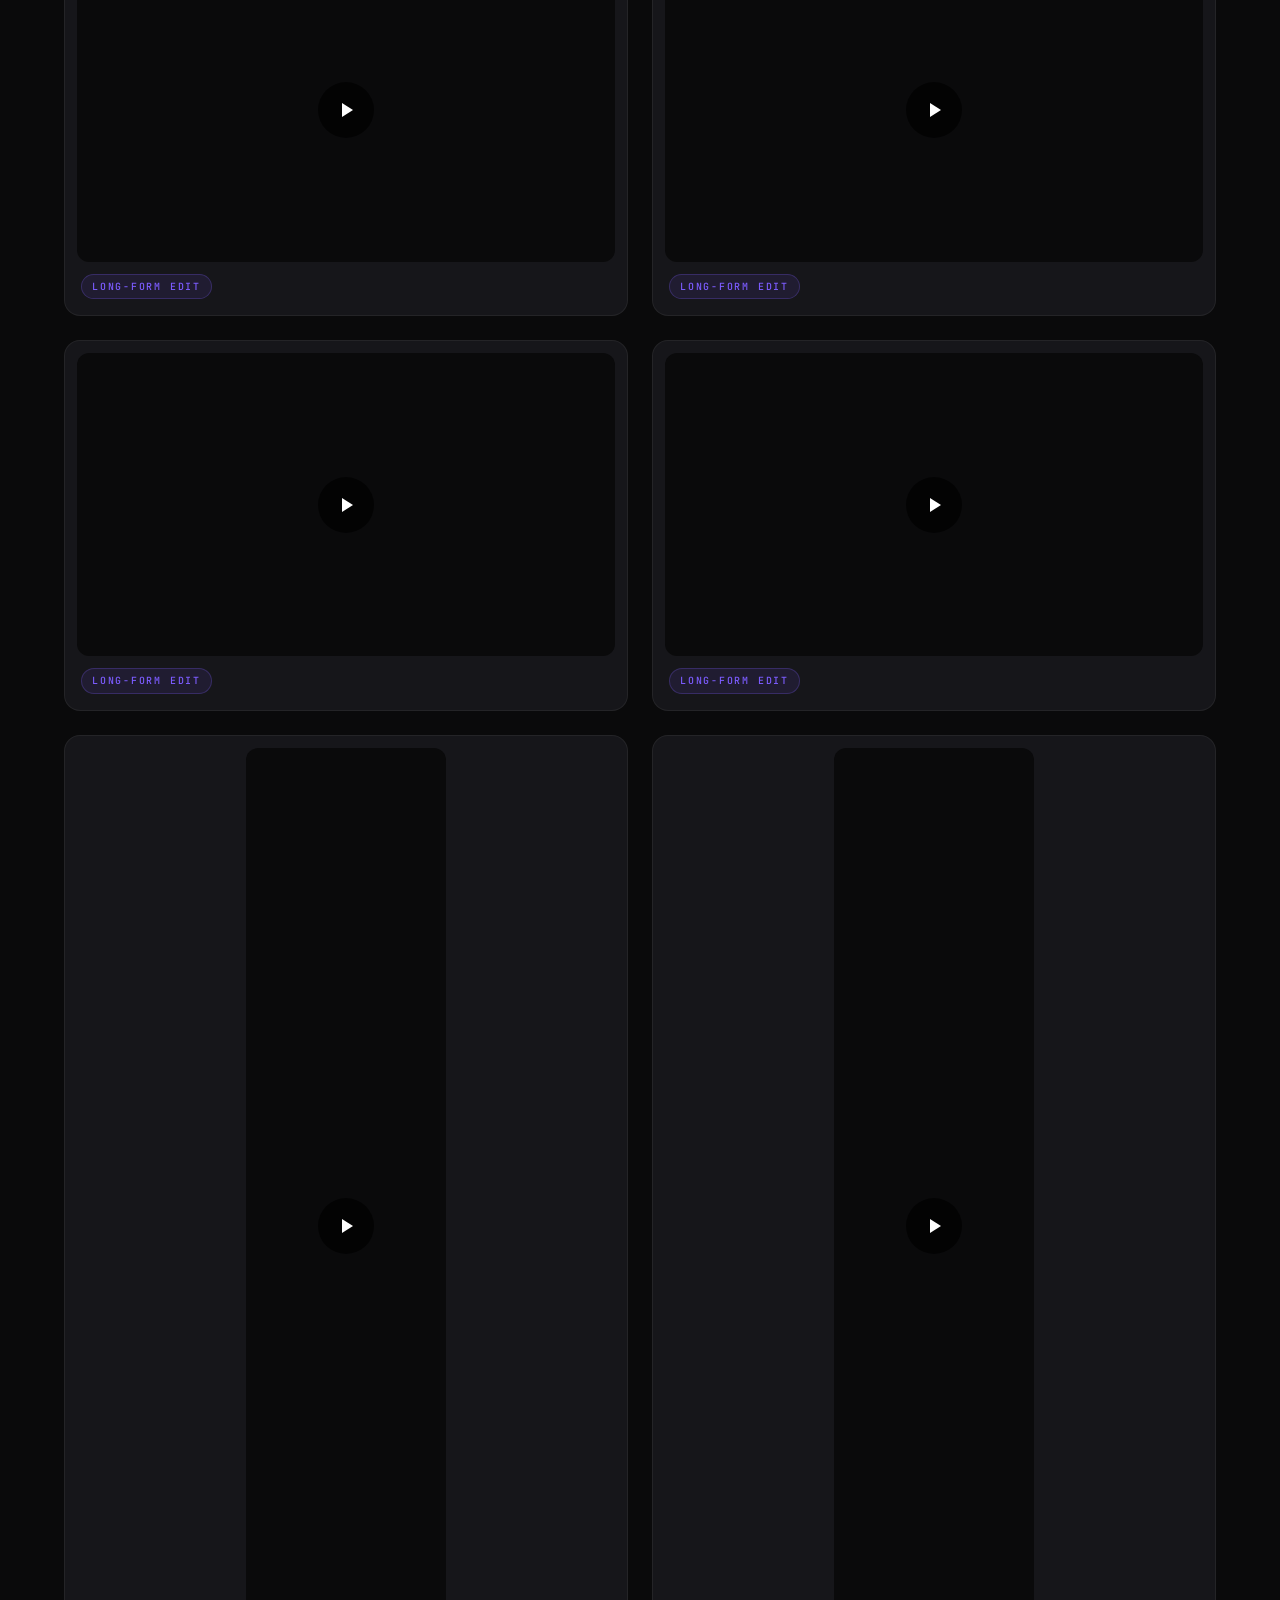
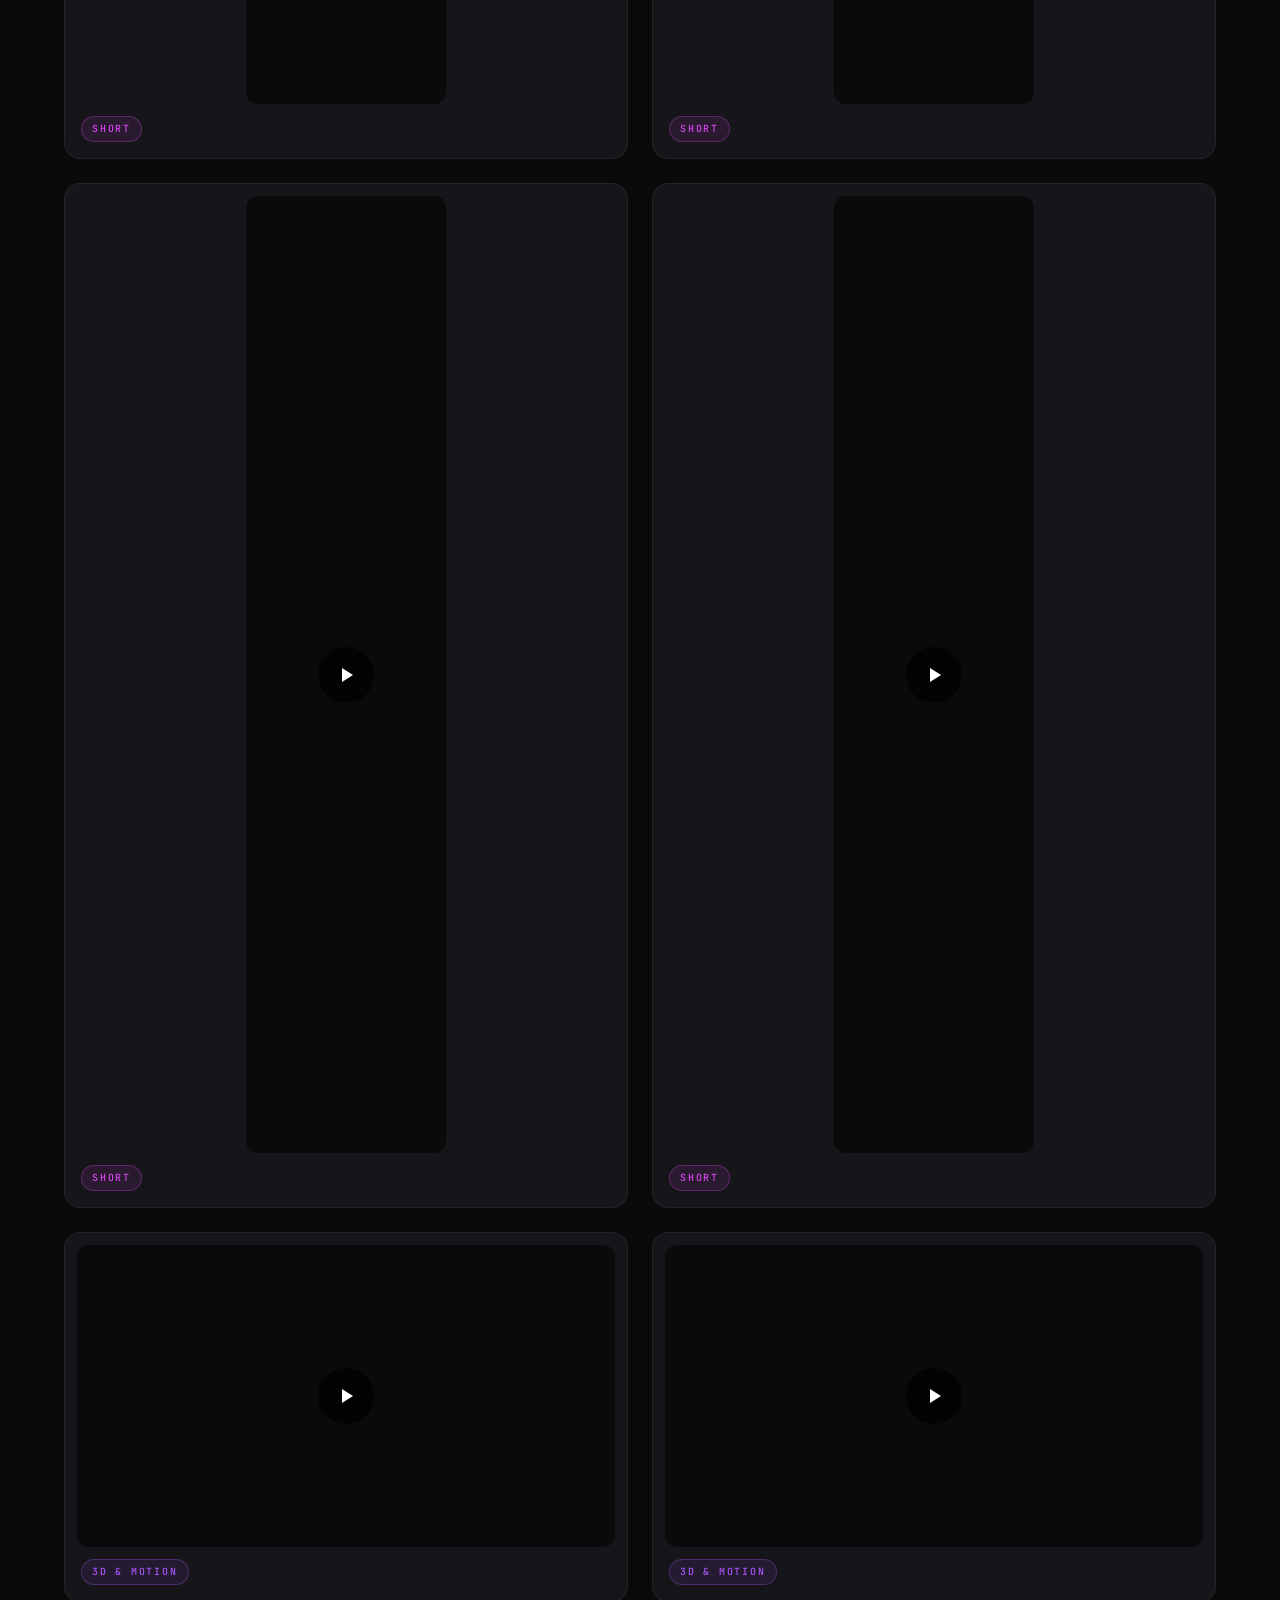
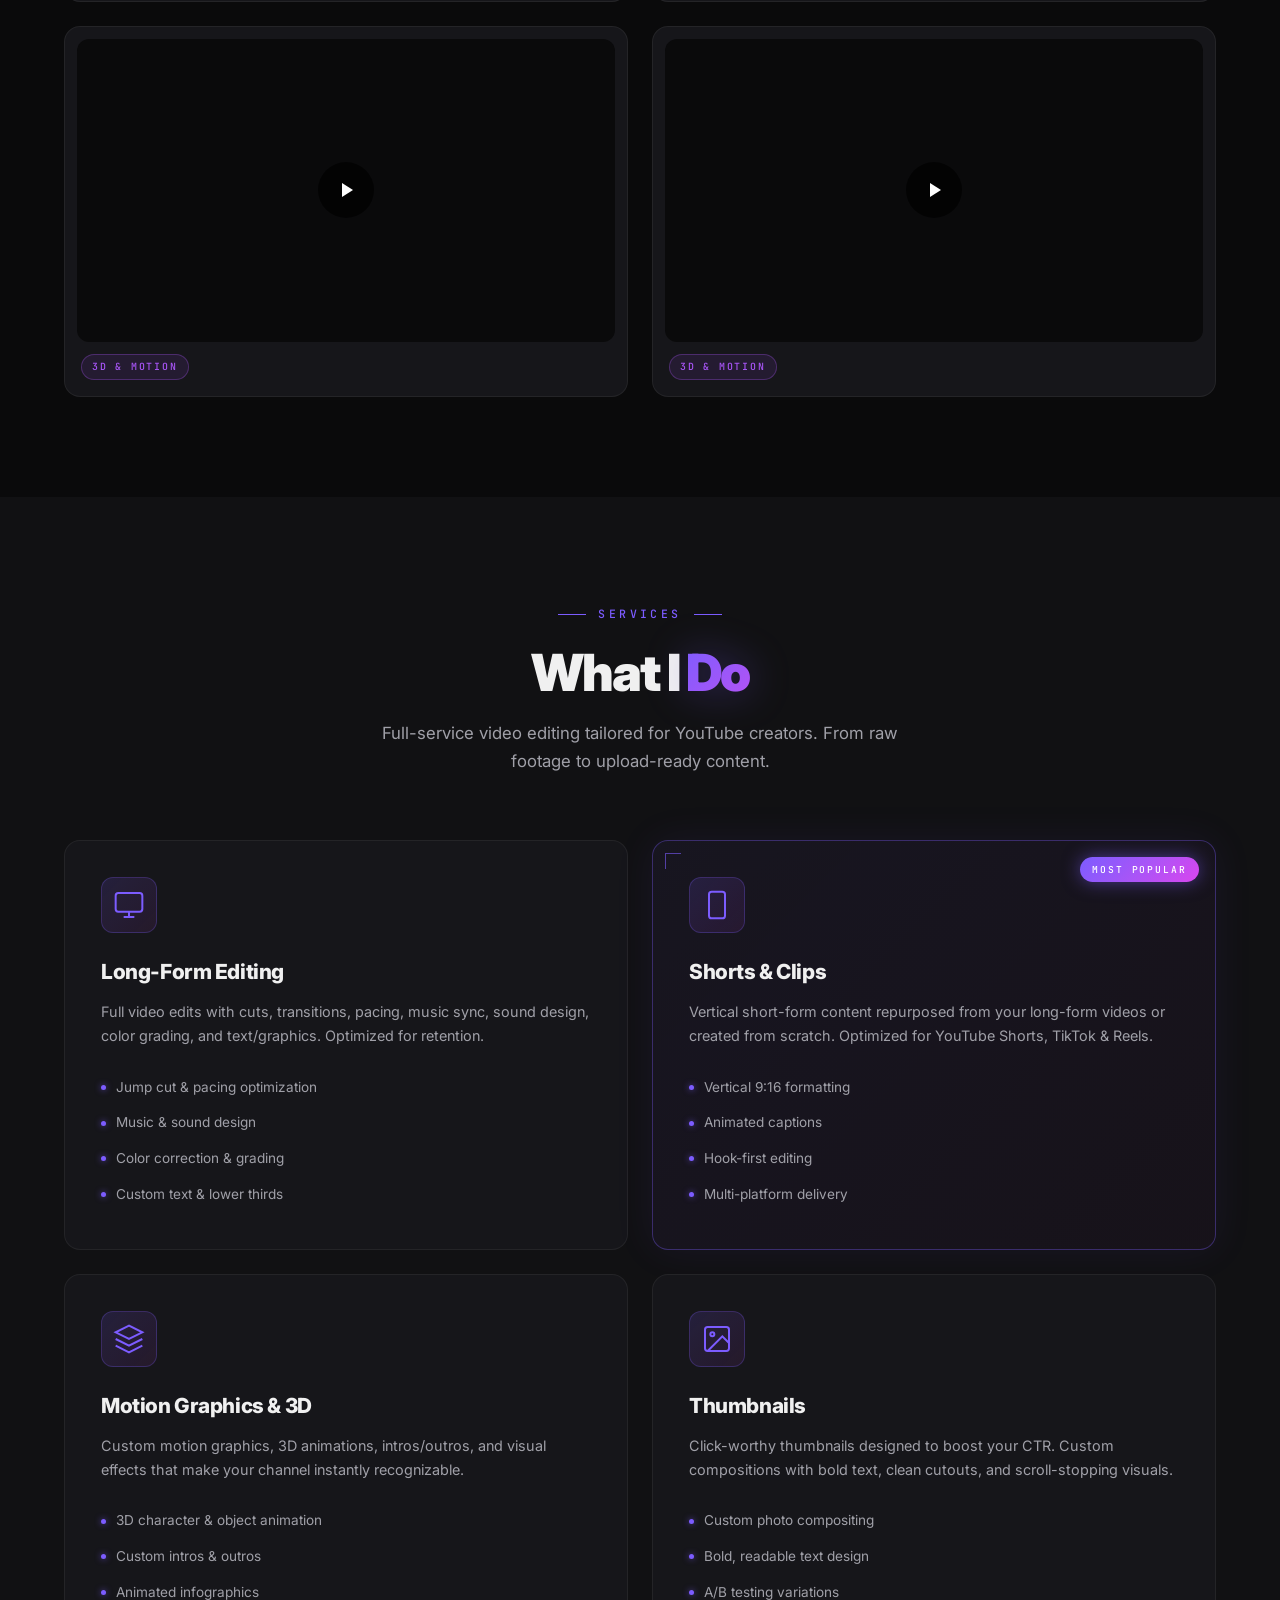
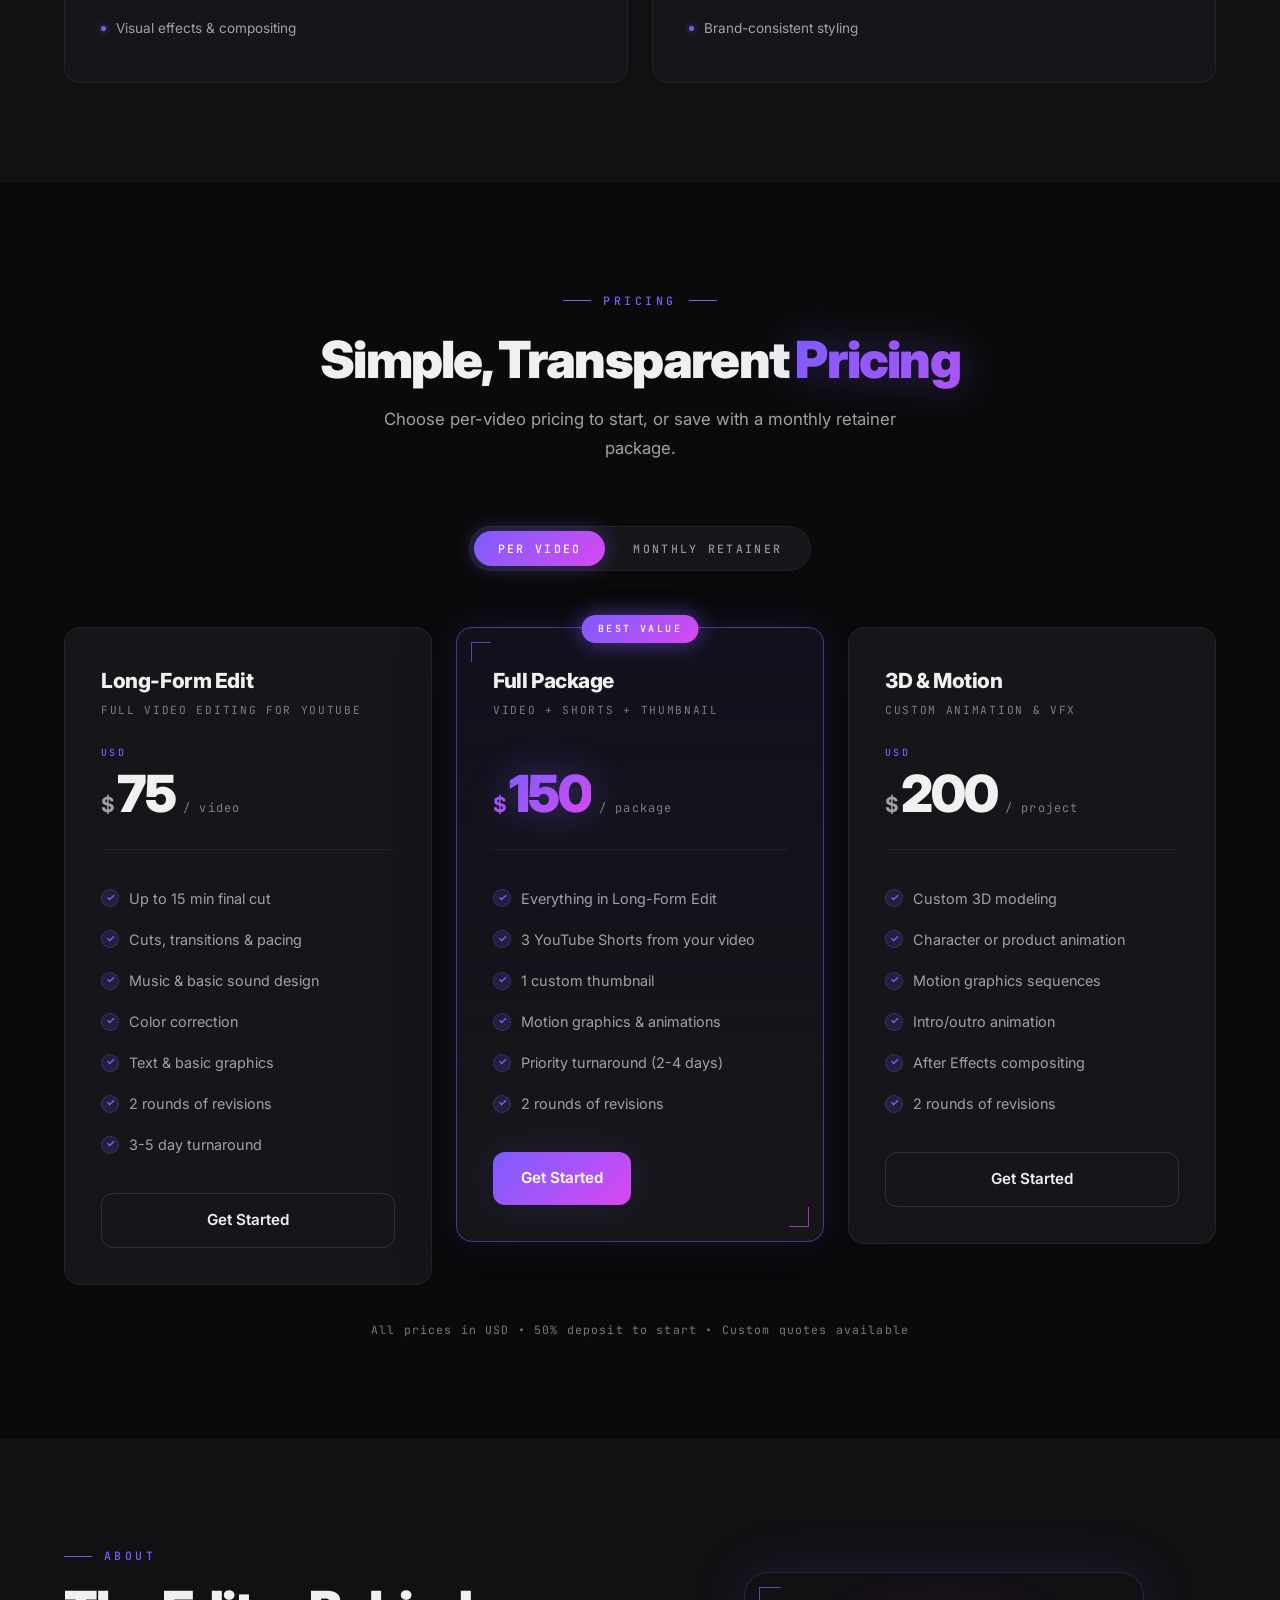
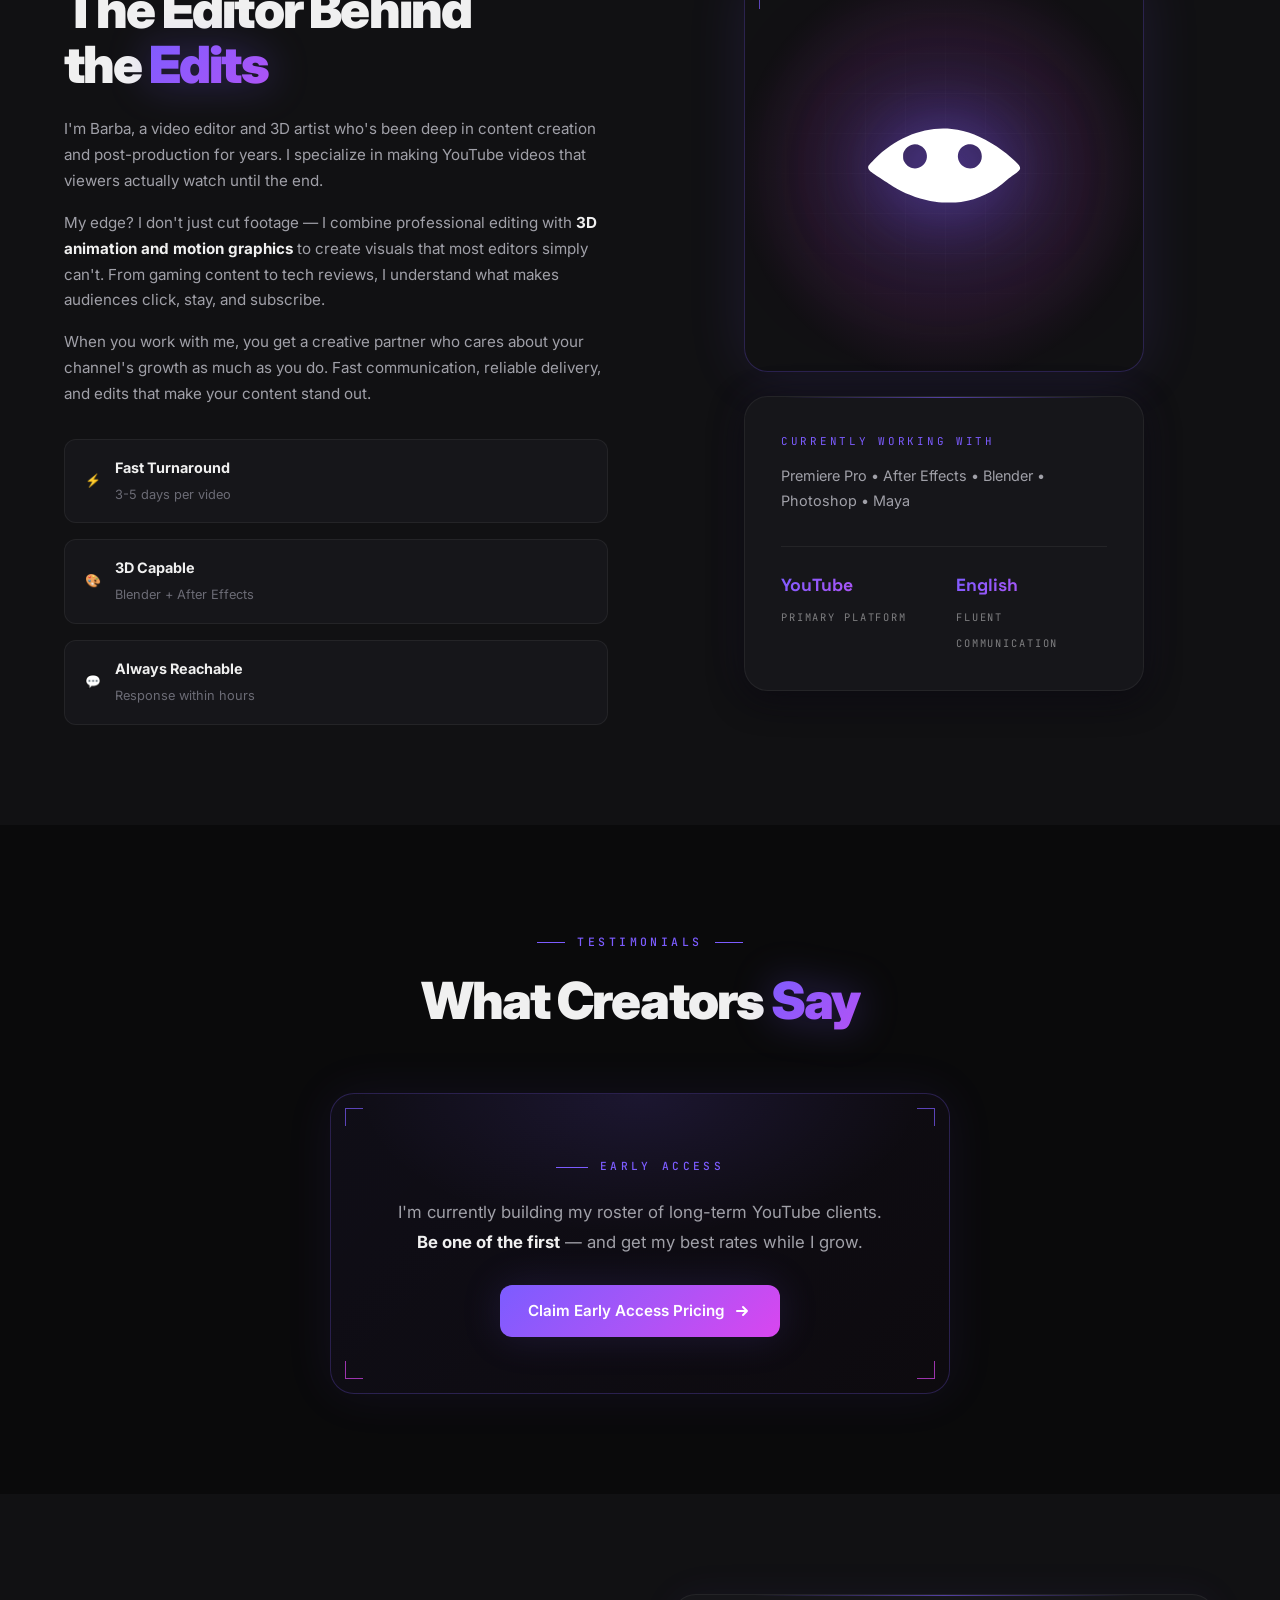
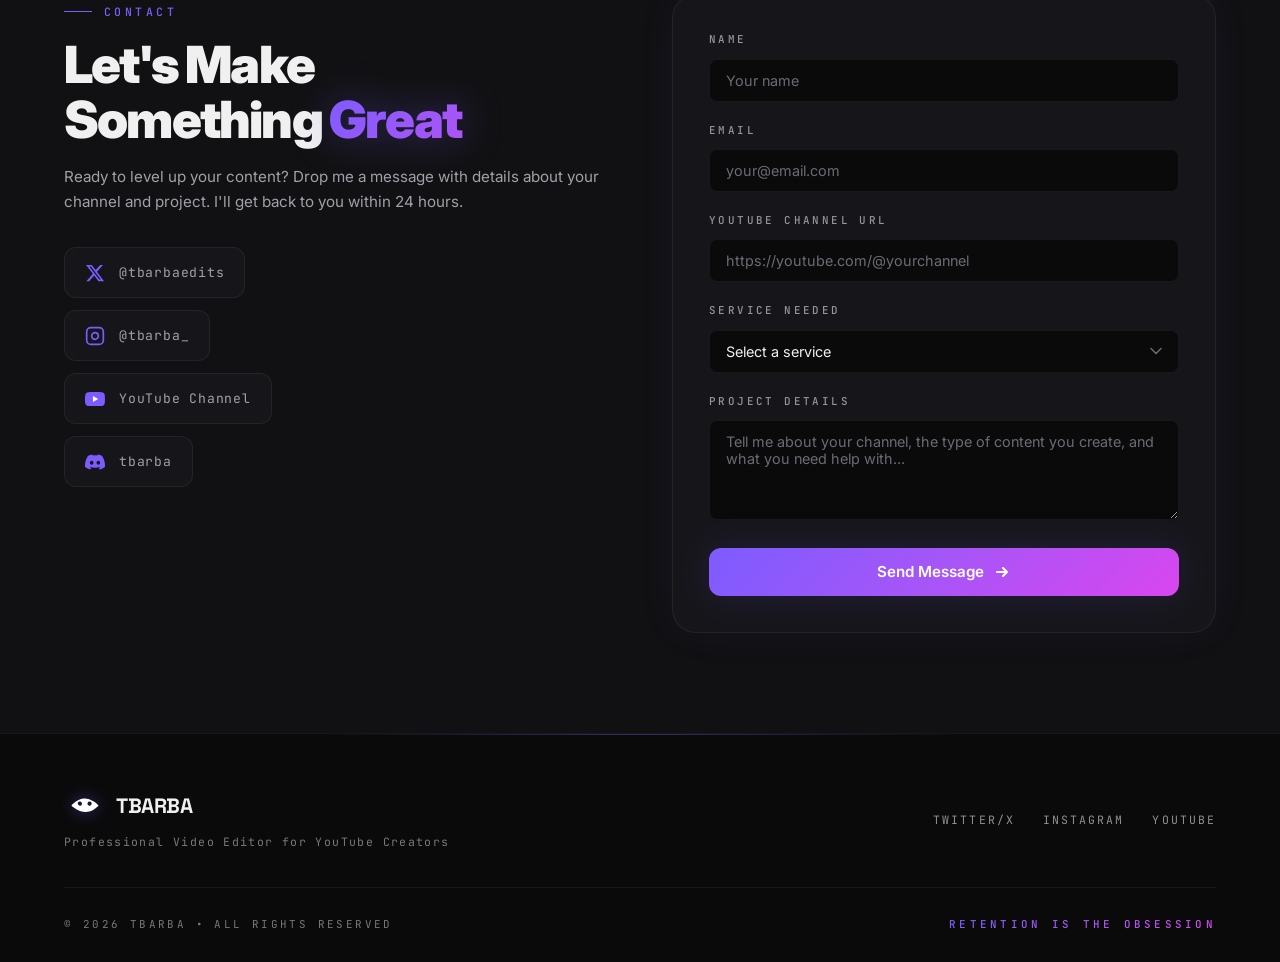
==== commit c9579d83: "Replace photo with floating logo + add USD labels to pricing About section - Removed myself.png, rep" ====
--- a/index.html
+++ b/index.html
@@ -15,7 +15,7 @@
     <link rel="preconnect" href="https://fonts.googleapis.com">
     <link rel="preconnect" href="https://fonts.gstatic.com" crossorigin>
     <link href="https://fonts.googleapis.com/css2?family=Inter:wght@300;400;500;600;700;800;900&family=Space+Grotesk:wght@400;500;600;700&family=JetBrains+Mono:wght@400;500;600&display=swap" rel="stylesheet">
-    <link rel="stylesheet" href="style.css?v=5">
+    <link rel="stylesheet" href="style.css?v=6">
 </head>
 <body>
     <!-- Navigation -->
@@ -271,7 +271,7 @@
                         <p class="pricing-desc">Full video editing for YouTube</p>
                     </div>
                     <div class="pricing-amount">
-                        <span class="pricing-currency">$</span>
+                        <span class="pricing-currency"><span class="pricing-usd">USD</span> $</span>
                         <span class="pricing-number">75</span>
                         <span class="pricing-period">/ video</span>
                     </div>
@@ -294,7 +294,7 @@
                         <p class="pricing-desc">Video + Shorts + Thumbnail</p>
                     </div>
                     <div class="pricing-amount">
-                        <span class="pricing-currency">$</span>
+                        <span class="pricing-currency"><span class="pricing-usd">USD</span> $</span>
                         <span class="pricing-number">150</span>
                         <span class="pricing-period">/ package</span>
                     </div>
@@ -315,7 +315,7 @@
                         <p class="pricing-desc">Custom animation & VFX</p>
                     </div>
                     <div class="pricing-amount">
-                        <span class="pricing-currency">$</span>
+                        <span class="pricing-currency"><span class="pricing-usd">USD</span> $</span>
                         <span class="pricing-number">200</span>
                         <span class="pricing-period">/ project</span>
                     </div>
@@ -339,7 +339,7 @@
                         <p class="pricing-desc">For weekly uploaders</p>
                     </div>
                     <div class="pricing-amount">
-                        <span class="pricing-currency">$</span>
+                        <span class="pricing-currency"><span class="pricing-usd">USD</span> $</span>
                         <span class="pricing-number">500</span>
                         <span class="pricing-period">/ month</span>
                     </div>
@@ -361,7 +361,7 @@
                         <p class="pricing-desc">For serious creators</p>
                     </div>
                     <div class="pricing-amount">
-                        <span class="pricing-currency">$</span>
+                        <span class="pricing-currency"><span class="pricing-usd">USD</span> $</span>
                         <span class="pricing-number">800</span>
                         <span class="pricing-period">/ month</span>
                     </div>
@@ -382,7 +382,7 @@
                         <p class="pricing-desc">Full content team replacement</p>
                     </div>
                     <div class="pricing-amount">
-                        <span class="pricing-currency">$</span>
+                        <span class="pricing-currency"><span class="pricing-usd">USD</span> $</span>
                         <span class="pricing-number">1,500</span>
                         <span class="pricing-period">/ month</span>
                     </div>
@@ -398,7 +398,7 @@
                 </div>
             </div>
 
-            <p class="pricing-note">All prices in USD. 50% deposit required to start. Custom quotes available for unique projects.</p>
+            <p class="pricing-note">All prices in USD &bull; 50% deposit to start &bull; Custom quotes available</p>
         </div>
     </section>
 
@@ -450,7 +450,9 @@
                     </div>
                 </div>
                 <div class="about-visual">
-                    <img src="assets/myself.png" alt="TBarba - Video Editor" class="about-photo">
+                    <div class="about-logo-display">
+                        <img src="assets/tbarba-logo.svg" alt="TBarba Logo" class="about-logo-img">
+                    </div>
                     <div class="about-card">
                         <div class="about-card-inner">
                             <div class="about-card-top">
--- a/style.css
+++ b/style.css
@@ -1307,10 +1307,28 @@
     border-bottom: 1px solid var(--border-color);
 }
 
+.pricing-amount {
+    position: relative;
+    padding-top: 20px;
+}
+
 .pricing-currency {
     font-size: 1.3rem;
     font-weight: 700;
     color: var(--text-secondary);
+}
+
+.pricing-usd {
+    position: absolute;
+    top: 0;
+    left: 0;
+    font-family: var(--font-mono);
+    font-size: 0.62rem;
+    font-weight: 500;
+    letter-spacing: 0.25em;
+    color: var(--accent-primary);
+    line-height: 1;
+    text-transform: uppercase;
 }
 
 .pricing-number {
@@ -1473,15 +1491,64 @@
     justify-content: flex-end;
 }
 
-.about-photo {
-    width: 280px;
-    max-width: 70%;
+.about-logo-display {
+    display: flex;
+    align-items: center;
+    justify-content: center;
+    width: 100%;
+    max-width: 400px;
+    aspect-ratio: 1 / 1;
+    background: radial-gradient(ellipse 70% 70% at 50% 50%,
+        rgba(124, 92, 255, 0.18) 0%,
+        rgba(217, 70, 239, 0.08) 50%,
+        transparent 75%);
+    border: 1px solid var(--border-purple);
+    border-radius: var(--radius-xl);
+    position: relative;
+    overflow: hidden;
+    margin-bottom: 24px;
+    box-shadow: 0 0 60px rgba(124, 92, 255, 0.12);
+}
+
+.about-logo-display::before {
+    content: '';
+    position: absolute;
+    inset: 0;
+    background-image:
+        linear-gradient(rgba(255,255,255,0.018) 1px, transparent 1px),
+        linear-gradient(90deg, rgba(255,255,255,0.018) 1px, transparent 1px);
+    background-size: 40px 40px;
+    mask-image: radial-gradient(ellipse at center, black 30%, transparent 70%);
+    -webkit-mask-image: radial-gradient(ellipse at center, black 30%, transparent 70%);
+    pointer-events: none;
+}
+
+/* Corner accents on the logo display box */
+.about-logo-display::after {
+    content: '';
+    position: absolute;
+    top: 14px;
+    left: 14px;
+    width: 22px;
+    height: 22px;
+    border-top: 1px solid var(--accent-primary);
+    border-left: 1px solid var(--accent-primary);
+    opacity: 0.7;
+}
+
+.about-logo-img {
+    width: 60%;
     height: auto;
-    object-fit: contain;
-    margin-bottom: -2px;
-    position: relative;
-    z-index: 2;
-    filter: drop-shadow(0 -10px 30px rgba(124, 92, 255, 0.15));
+    filter: drop-shadow(0 0 40px rgba(124, 92, 255, 0.6))
+            drop-shadow(0 0 80px rgba(217, 70, 239, 0.3));
+    animation: logoFloat 6s ease-in-out infinite;
+    position: relative;
+    z-index: 1;
+}
+
+@keyframes logoFloat {
+    0%, 100% { transform: translateY(0px);   filter: drop-shadow(0 0 40px rgba(124, 92, 255, 0.6)) drop-shadow(0 0 80px rgba(217, 70, 239, 0.3)); }
+    50%       { transform: translateY(-10px); filter: drop-shadow(0 0 55px rgba(124, 92, 255, 0.75)) drop-shadow(0 0 100px rgba(217, 70, 239, 0.4)); }
 }
 
 .about-card {
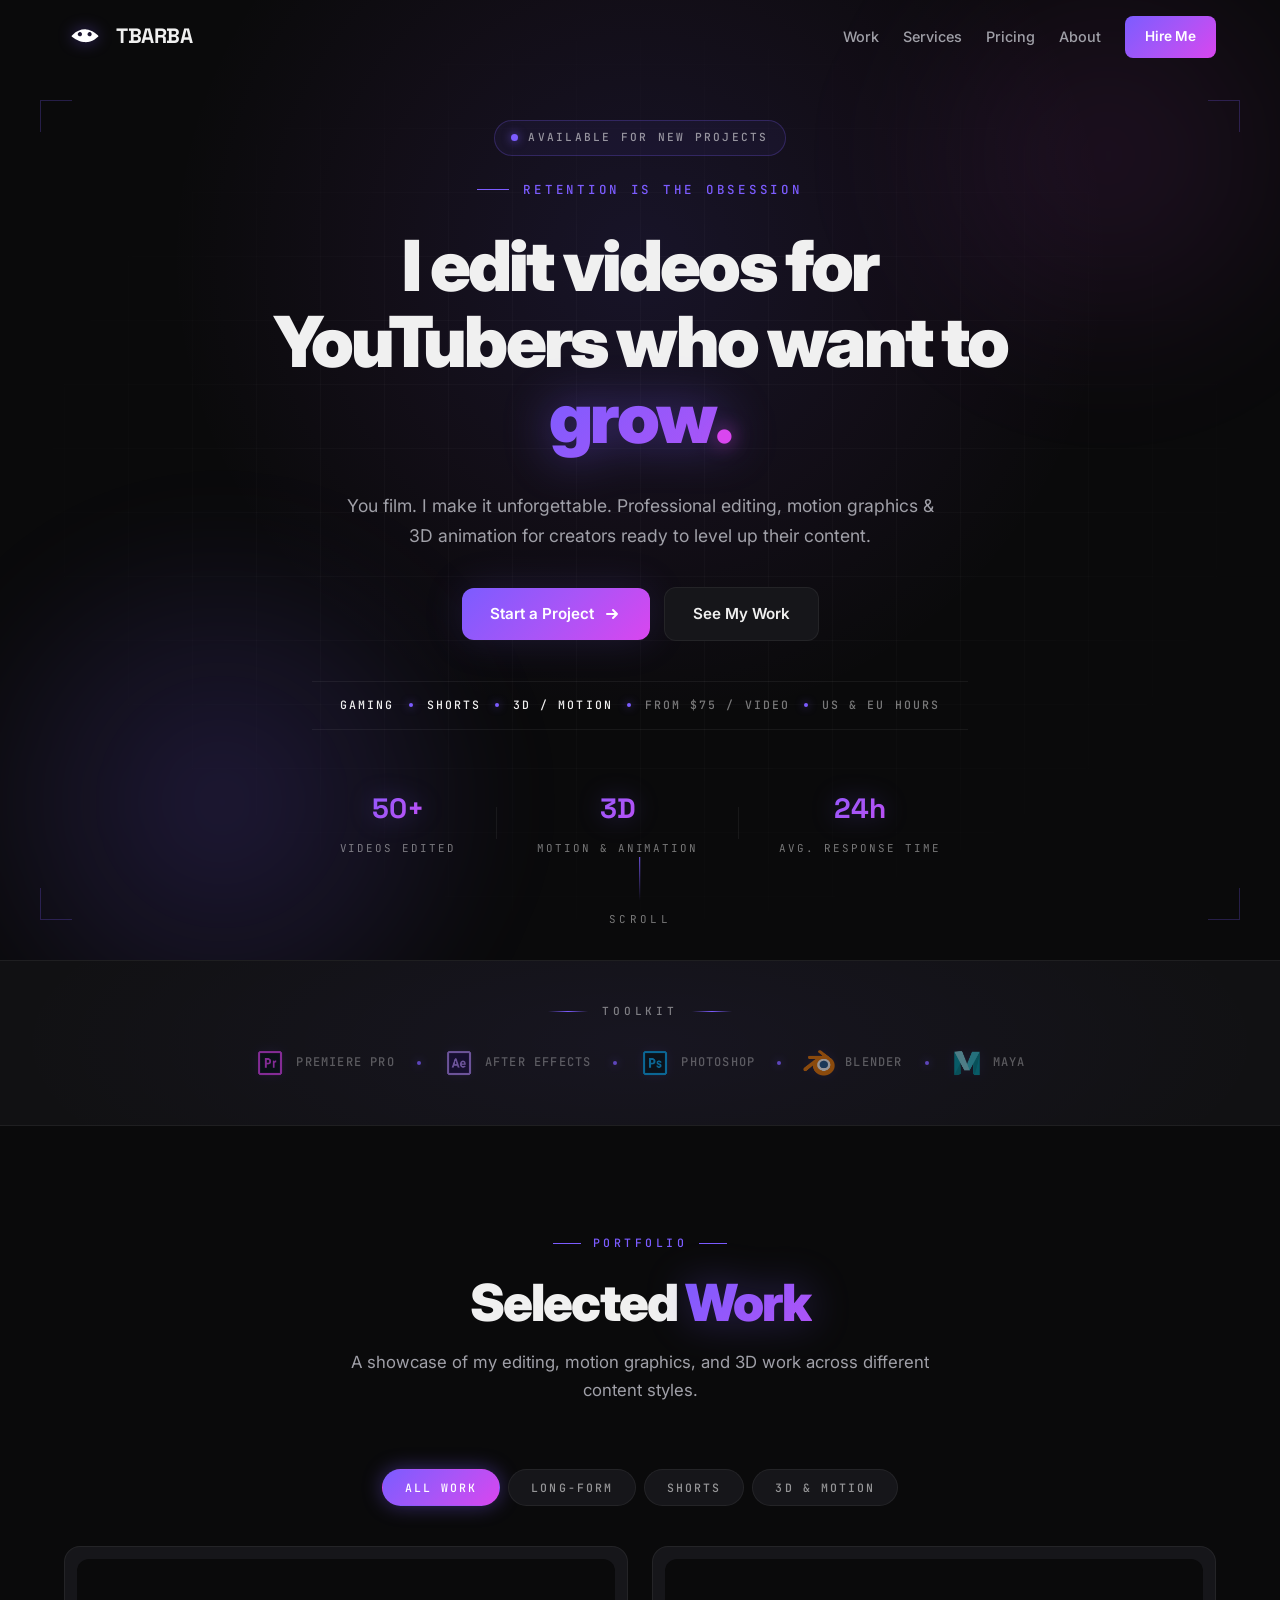
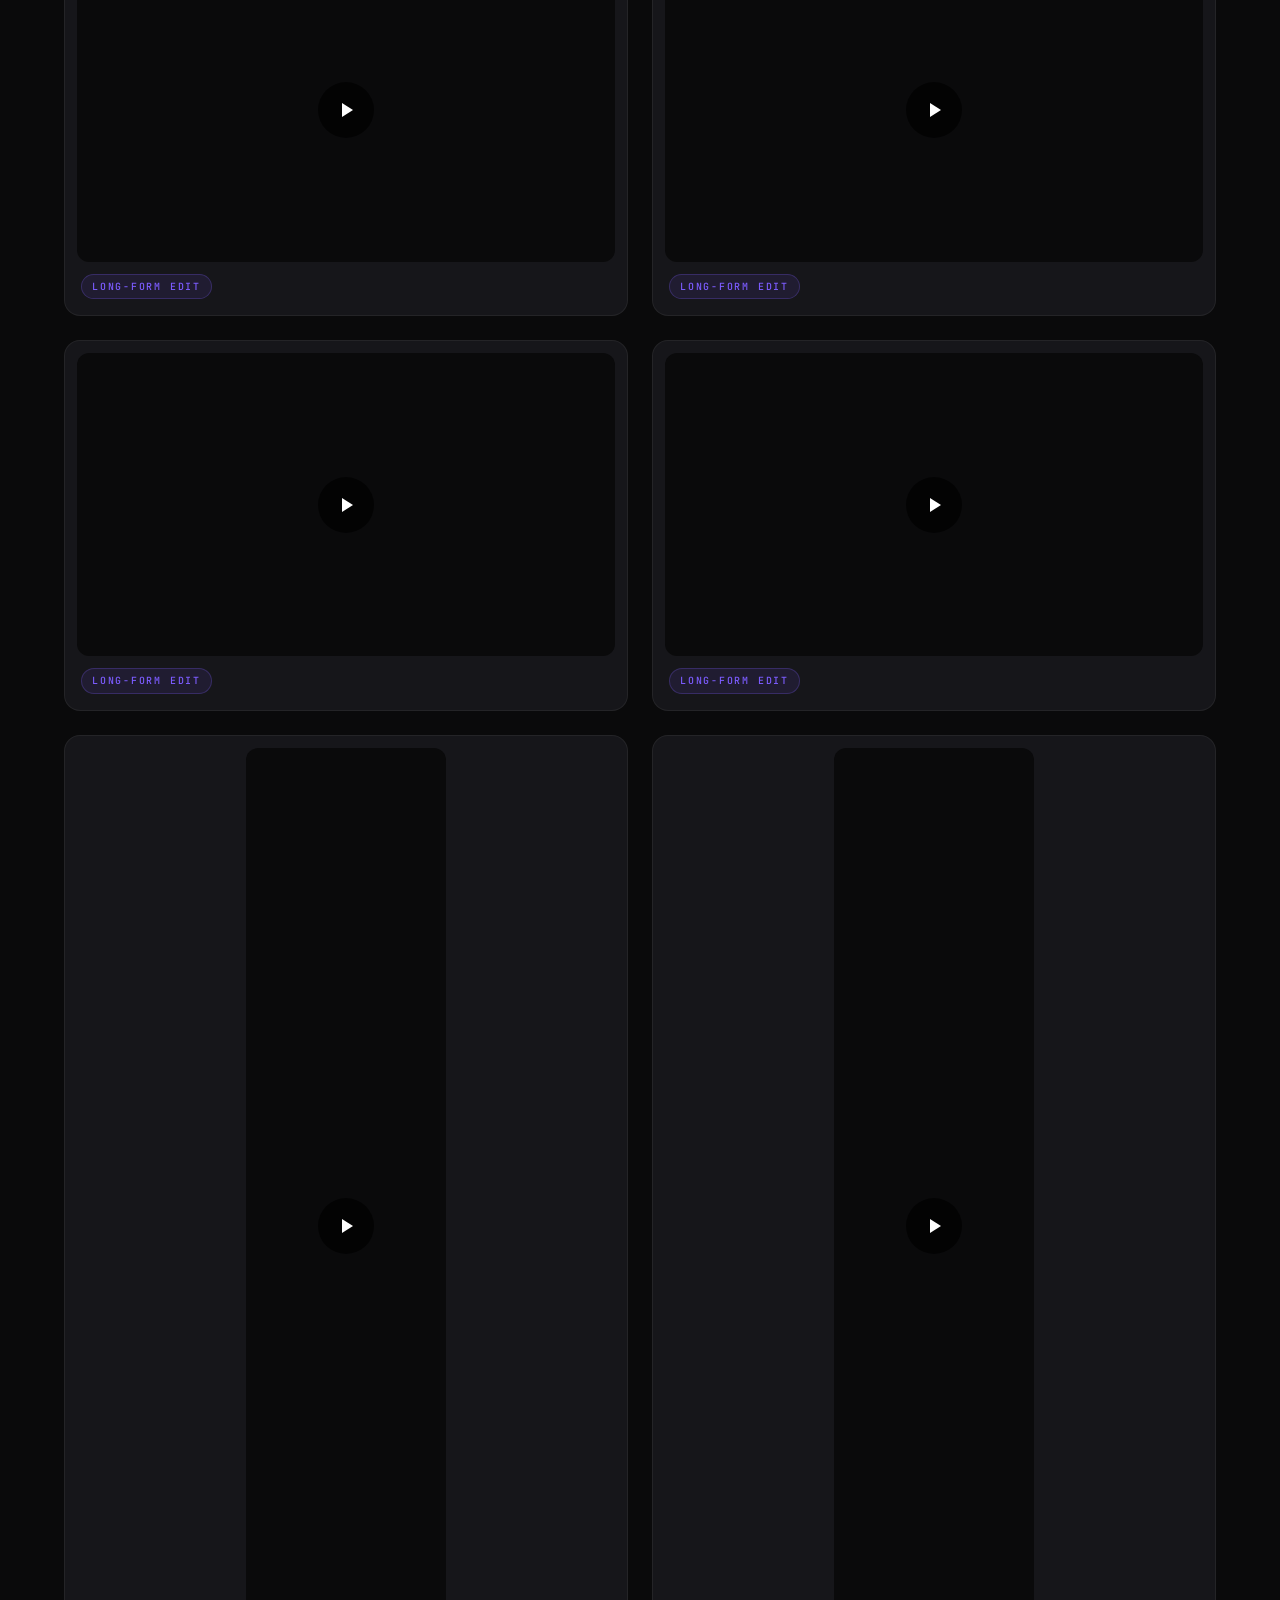
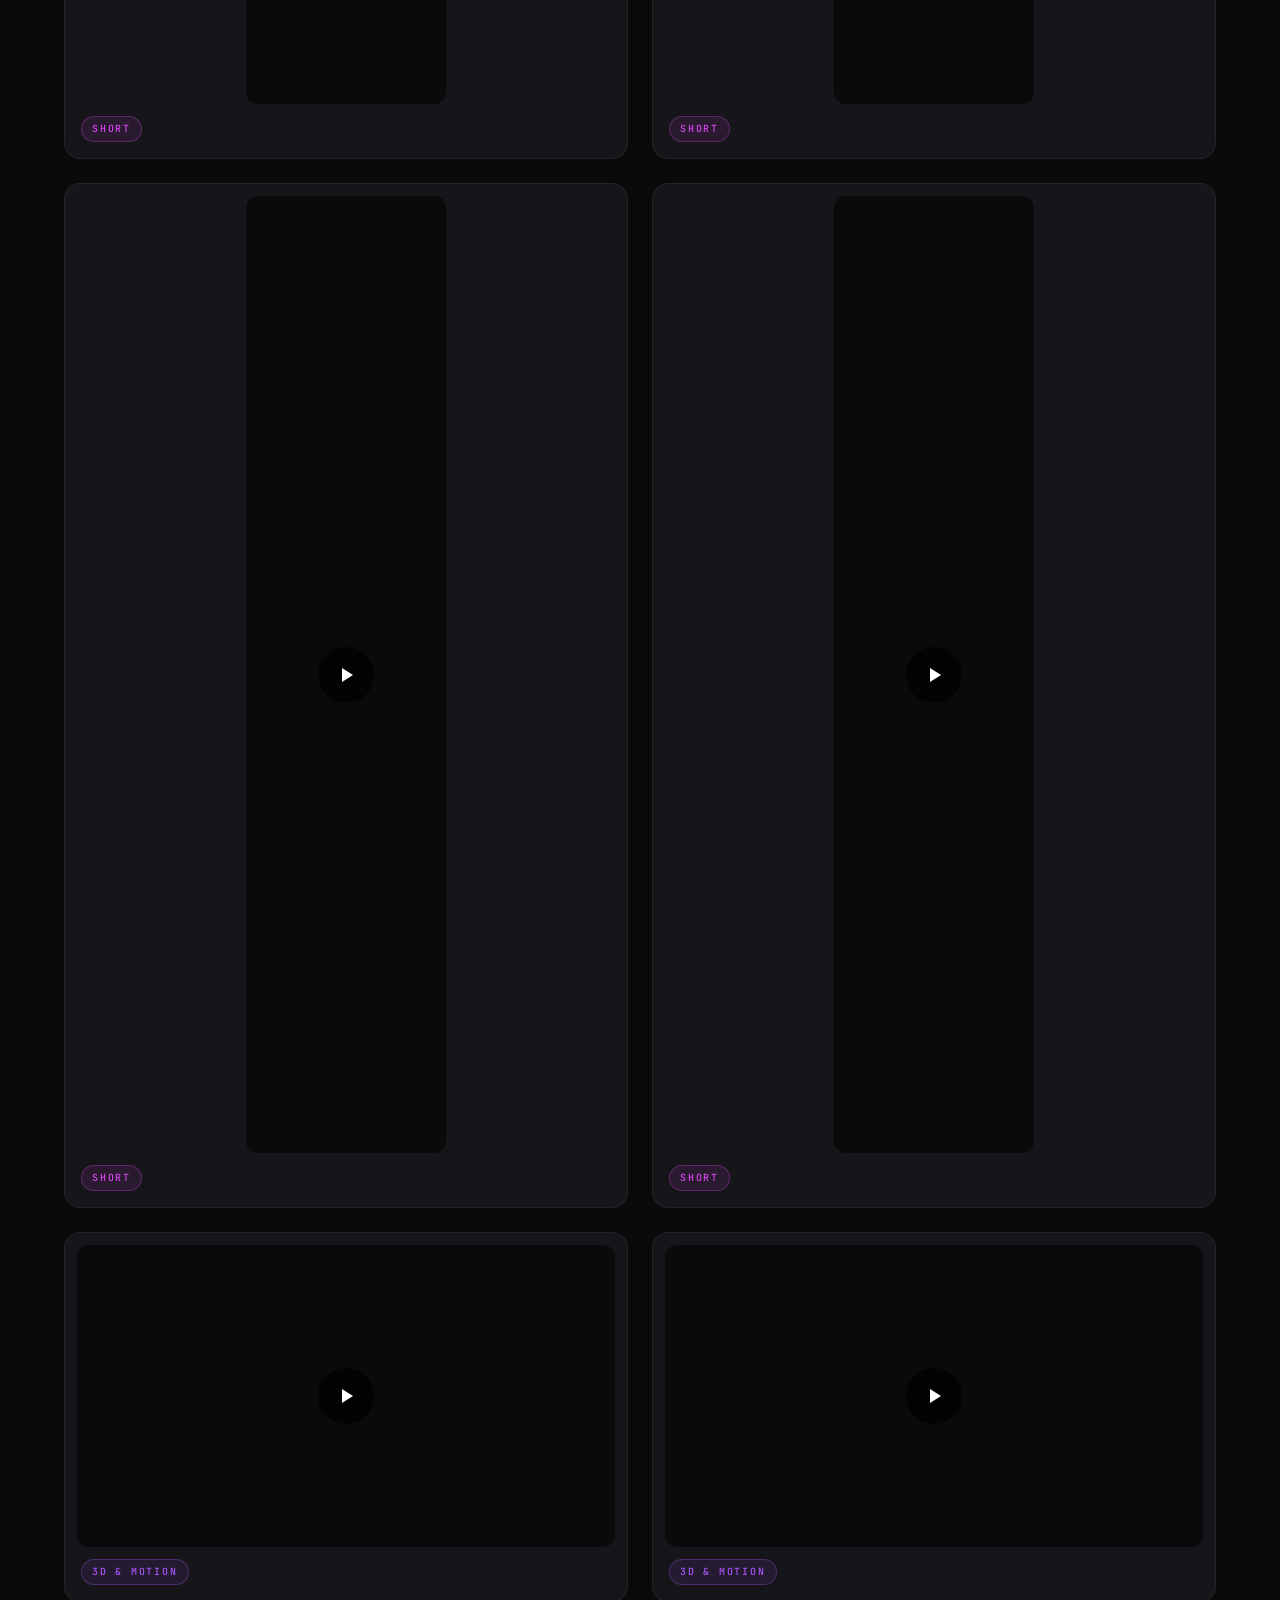
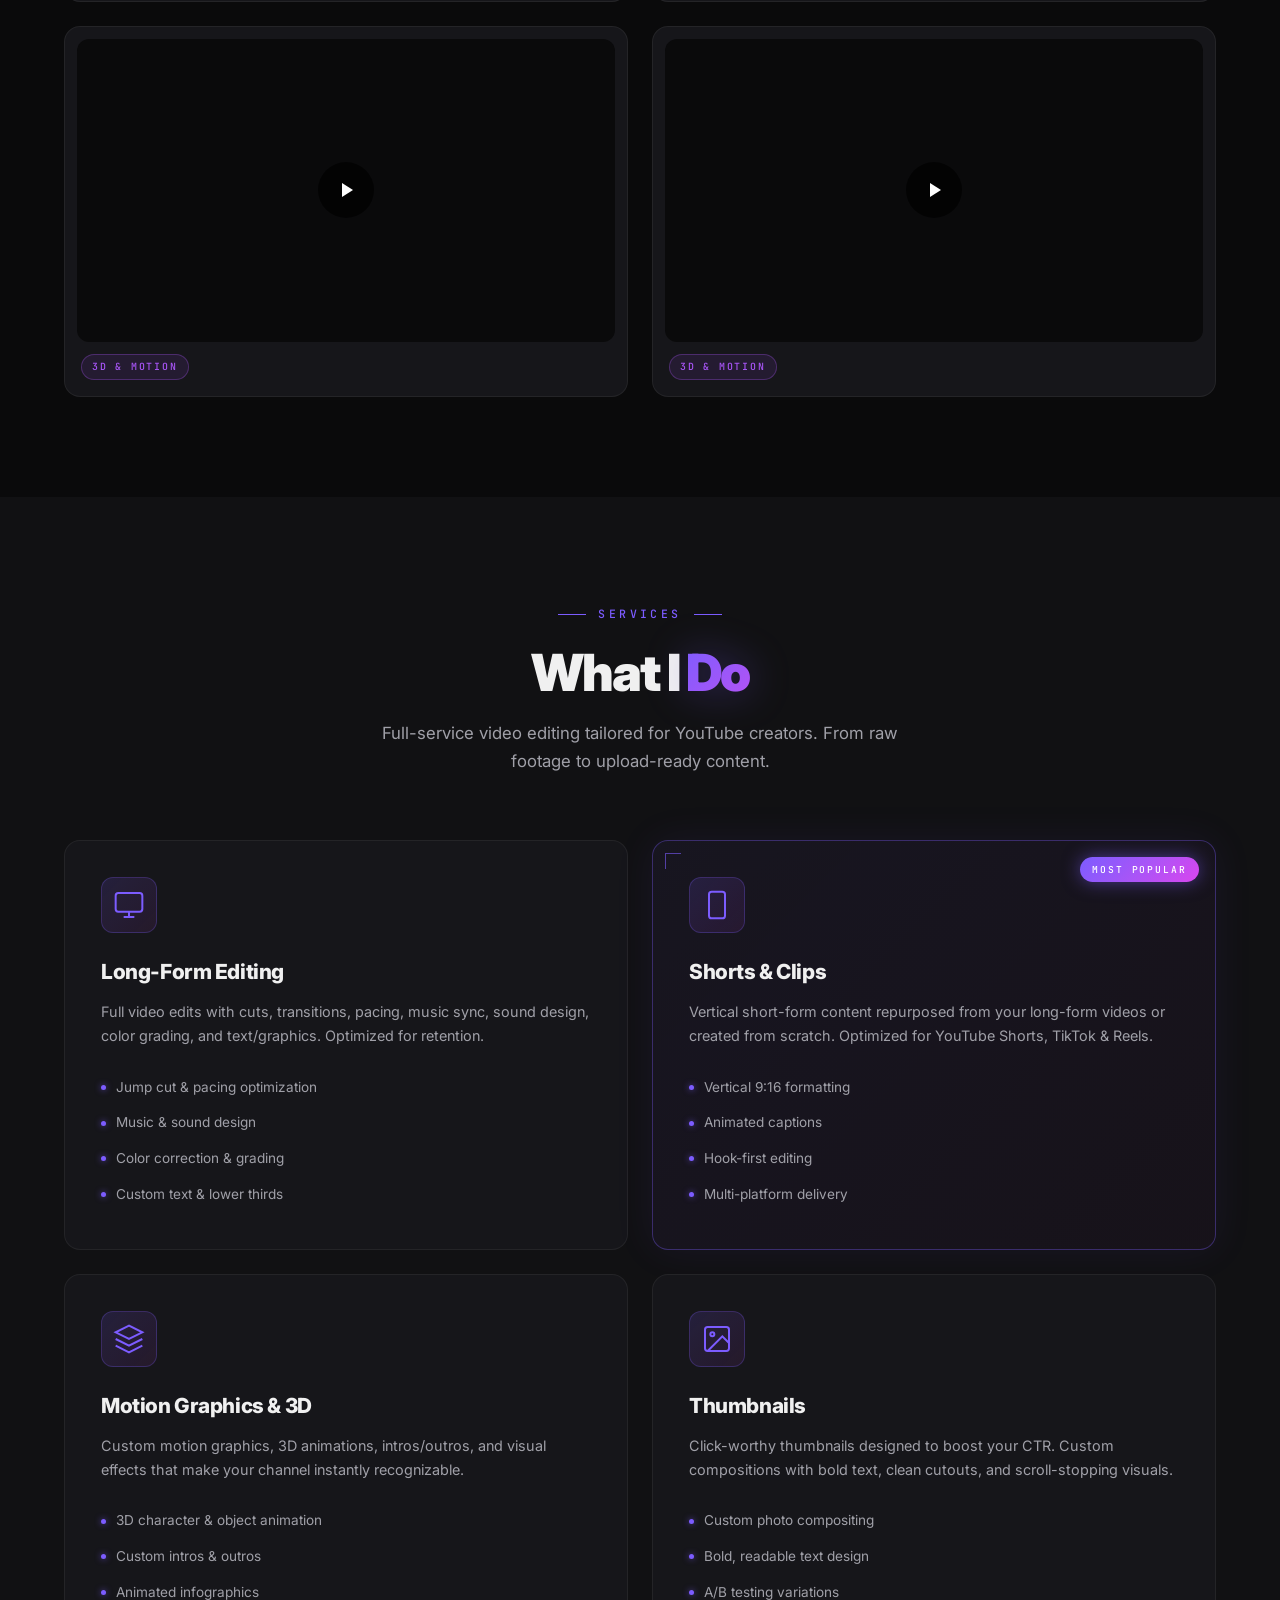
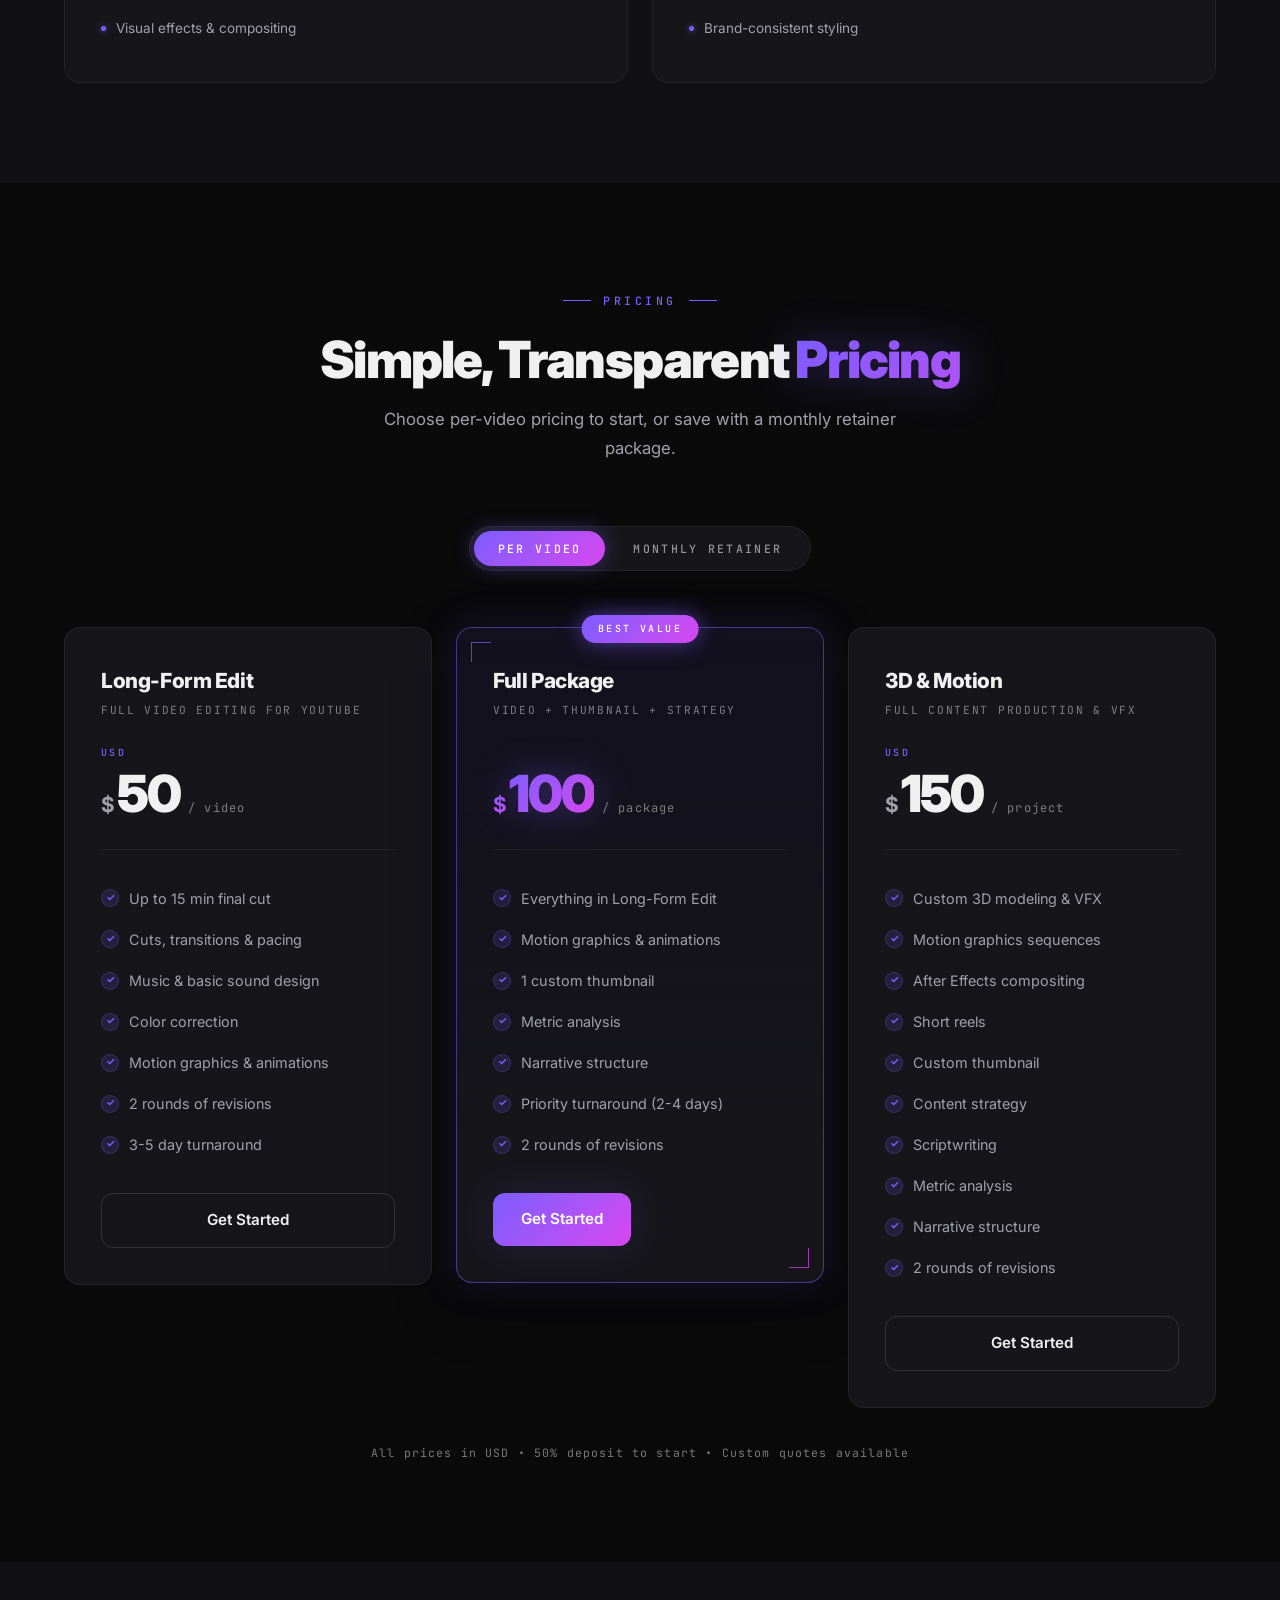
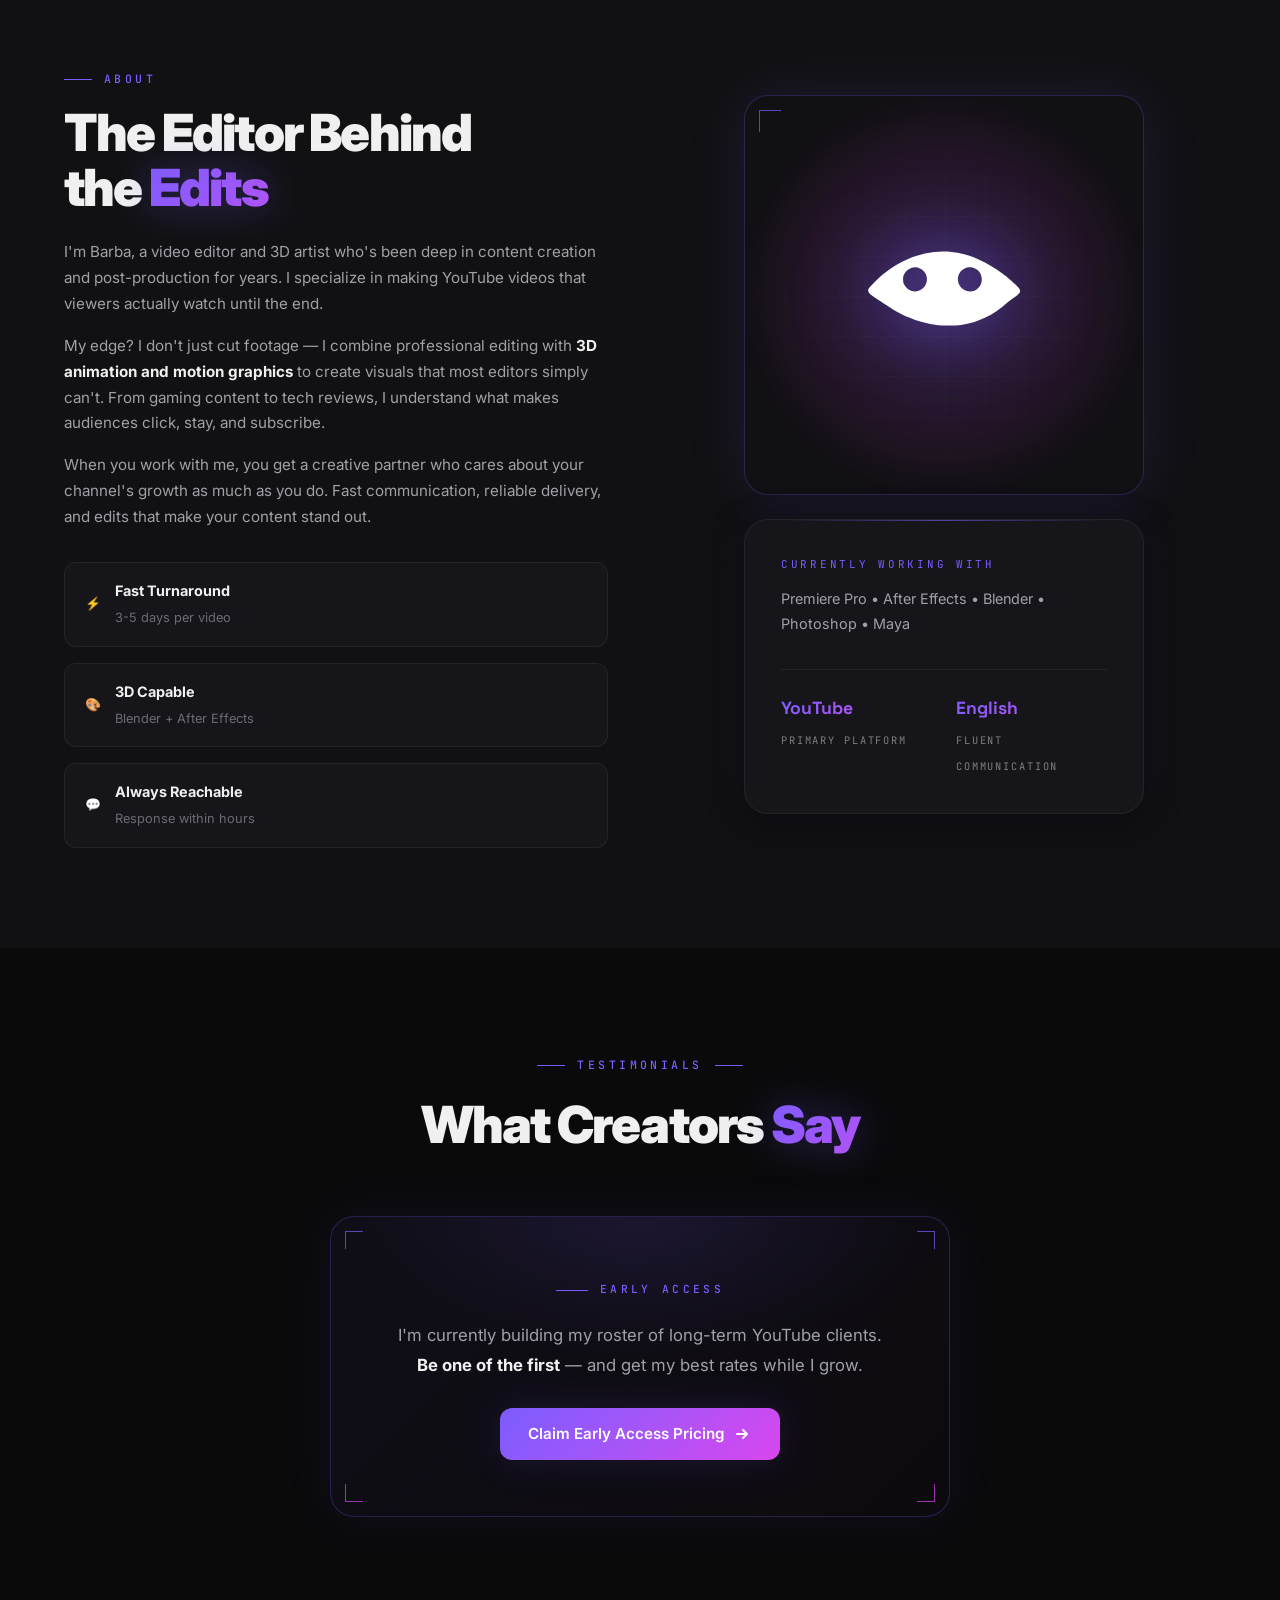
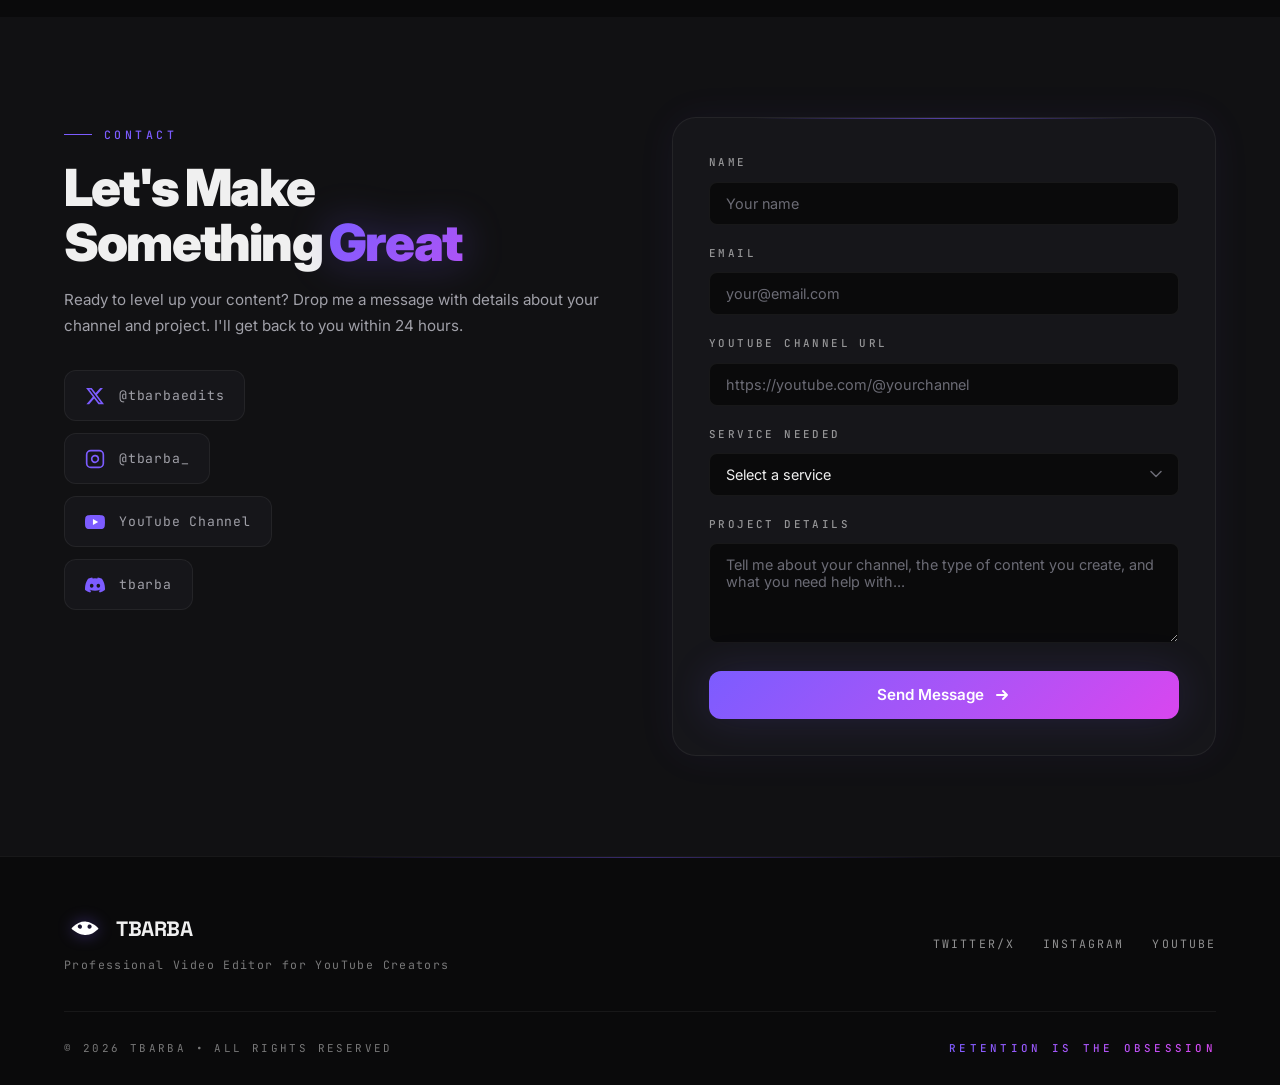
==== commit 1d5baf61: "Update pricing: motion graphics in all packages, revised prices and features per tier" ====
--- a/index.html
+++ b/index.html
@@ -272,7 +272,7 @@
                     </div>
                     <div class="pricing-amount">
                         <span class="pricing-currency"><span class="pricing-usd">USD</span> $</span>
-                        <span class="pricing-number">75</span>
+                        <span class="pricing-number">50</span>
                         <span class="pricing-period">/ video</span>
                     </div>
                     <ul class="pricing-features">
@@ -280,7 +280,7 @@
                         <li><span class="check">&#10003;</span> Cuts, transitions & pacing</li>
                         <li><span class="check">&#10003;</span> Music & basic sound design</li>
                         <li><span class="check">&#10003;</span> Color correction</li>
-                        <li><span class="check">&#10003;</span> Text & basic graphics</li>
+                        <li><span class="check">&#10003;</span> Motion graphics & animations</li>
                         <li><span class="check">&#10003;</span> 2 rounds of revisions</li>
                         <li><span class="check">&#10003;</span> 3-5 day turnaround</li>
                     </ul>
@@ -291,40 +291,45 @@
                     <div class="pricing-popular">Best Value</div>
                     <div class="pricing-card-header">
                         <h3>Full Package</h3>
-                        <p class="pricing-desc">Video + Shorts + Thumbnail</p>
+                        <p class="pricing-desc">Video + Thumbnail + Strategy</p>
+                    </div>
+                    <div class="pricing-amount">
+                        <span class="pricing-currency"><span class="pricing-usd">USD</span> $</span>
+                        <span class="pricing-number">100</span>
+                        <span class="pricing-period">/ package</span>
+                    </div>
+                    <ul class="pricing-features">
+                        <li><span class="check">&#10003;</span> Everything in Long-Form Edit</li>
+                        <li><span class="check">&#10003;</span> Motion graphics & animations</li>
+                        <li><span class="check">&#10003;</span> 1 custom thumbnail</li>
+                        <li><span class="check">&#10003;</span> Metric analysis</li>
+                        <li><span class="check">&#10003;</span> Narrative structure</li>
+                        <li><span class="check">&#10003;</span> Priority turnaround (2-4 days)</li>
+                        <li><span class="check">&#10003;</span> 2 rounds of revisions</li>
+                    </ul>
+                    <a href="#contact" class="btn btn-primary">Get Started</a>
+                </div>
+
+                <div class="pricing-card">
+                    <div class="pricing-card-header">
+                        <h3>3D & Motion</h3>
+                        <p class="pricing-desc">Full content production & VFX</p>
                     </div>
                     <div class="pricing-amount">
                         <span class="pricing-currency"><span class="pricing-usd">USD</span> $</span>
                         <span class="pricing-number">150</span>
-                        <span class="pricing-period">/ package</span>
+                        <span class="pricing-period">/ project</span>
                     </div>
                     <ul class="pricing-features">
-                        <li><span class="check">&#10003;</span> Everything in Long-Form Edit</li>
-                        <li><span class="check">&#10003;</span> 3 YouTube Shorts from your video</li>
-                        <li><span class="check">&#10003;</span> 1 custom thumbnail</li>
-                        <li><span class="check">&#10003;</span> Motion graphics & animations</li>
-                        <li><span class="check">&#10003;</span> Priority turnaround (2-4 days)</li>
-                        <li><span class="check">&#10003;</span> 2 rounds of revisions</li>
-                    </ul>
-                    <a href="#contact" class="btn btn-primary">Get Started</a>
-                </div>
-
-                <div class="pricing-card">
-                    <div class="pricing-card-header">
-                        <h3>3D & Motion</h3>
-                        <p class="pricing-desc">Custom animation & VFX</p>
-                    </div>
-                    <div class="pricing-amount">
-                        <span class="pricing-currency"><span class="pricing-usd">USD</span> $</span>
-                        <span class="pricing-number">200</span>
-                        <span class="pricing-period">/ project</span>
-                    </div>
-                    <ul class="pricing-features">
-                        <li><span class="check">&#10003;</span> Custom 3D modeling</li>
-                        <li><span class="check">&#10003;</span> Character or product animation</li>
+                        <li><span class="check">&#10003;</span> Custom 3D modeling & VFX</li>
                         <li><span class="check">&#10003;</span> Motion graphics sequences</li>
-                        <li><span class="check">&#10003;</span> Intro/outro animation</li>
                         <li><span class="check">&#10003;</span> After Effects compositing</li>
+                        <li><span class="check">&#10003;</span> Short reels</li>
+                        <li><span class="check">&#10003;</span> Custom thumbnail</li>
+                        <li><span class="check">&#10003;</span> Content strategy</li>
+                        <li><span class="check">&#10003;</span> Scriptwriting</li>
+                        <li><span class="check">&#10003;</span> Metric analysis</li>
+                        <li><span class="check">&#10003;</span> Narrative structure</li>
                         <li><span class="check">&#10003;</span> 2 rounds of revisions</li>
                     </ul>
                     <a href="#contact" class="btn btn-outline">Get Started</a>
@@ -345,7 +350,7 @@
                     </div>
                     <ul class="pricing-features">
                         <li><span class="check">&#10003;</span> 4 long-form video edits</li>
-                        <li><span class="check">&#10003;</span> Basic motion graphics</li>
+                        <li><span class="check">&#10003;</span> Motion graphics & animations</li>
                         <li><span class="check">&#10003;</span> Color correction & grading</li>
                         <li><span class="check">&#10003;</span> 2 revisions per video</li>
                         <li><span class="check">&#10003;</span> 4-day turnaround per video</li>
@@ -370,6 +375,8 @@
                         <li><span class="check">&#10003;</span> 8 YouTube Shorts</li>
                         <li><span class="check">&#10003;</span> 4 custom thumbnails</li>
                         <li><span class="check">&#10003;</span> Advanced motion graphics</li>
+                        <li><span class="check">&#10003;</span> Metric analysis</li>
+                        <li><span class="check">&#10003;</span> Narrative structure</li>
                         <li><span class="check">&#10003;</span> 3-day priority turnaround</li>
                         <li><span class="check">&#10003;</span> Dedicated support channel</li>
                     </ul>
@@ -391,8 +398,12 @@
                         <li><span class="check">&#10003;</span> 16 YouTube Shorts</li>
                         <li><span class="check">&#10003;</span> 8 custom thumbnails</li>
                         <li><span class="check">&#10003;</span> Custom 3D & VFX work</li>
+                        <li><span class="check">&#10003;</span> Advanced motion graphics</li>
+                        <li><span class="check">&#10003;</span> Content strategy</li>
+                        <li><span class="check">&#10003;</span> Scriptwriting</li>
+                        <li><span class="check">&#10003;</span> Metric analysis</li>
+                        <li><span class="check">&#10003;</span> Narrative structure</li>
                         <li><span class="check">&#10003;</span> 48-hour rush turnaround</li>
-                        <li><span class="check">&#10003;</span> Strategy & content consulting</li>
                     </ul>
                     <a href="#contact" class="btn btn-outline">Get Started</a>
                 </div>
